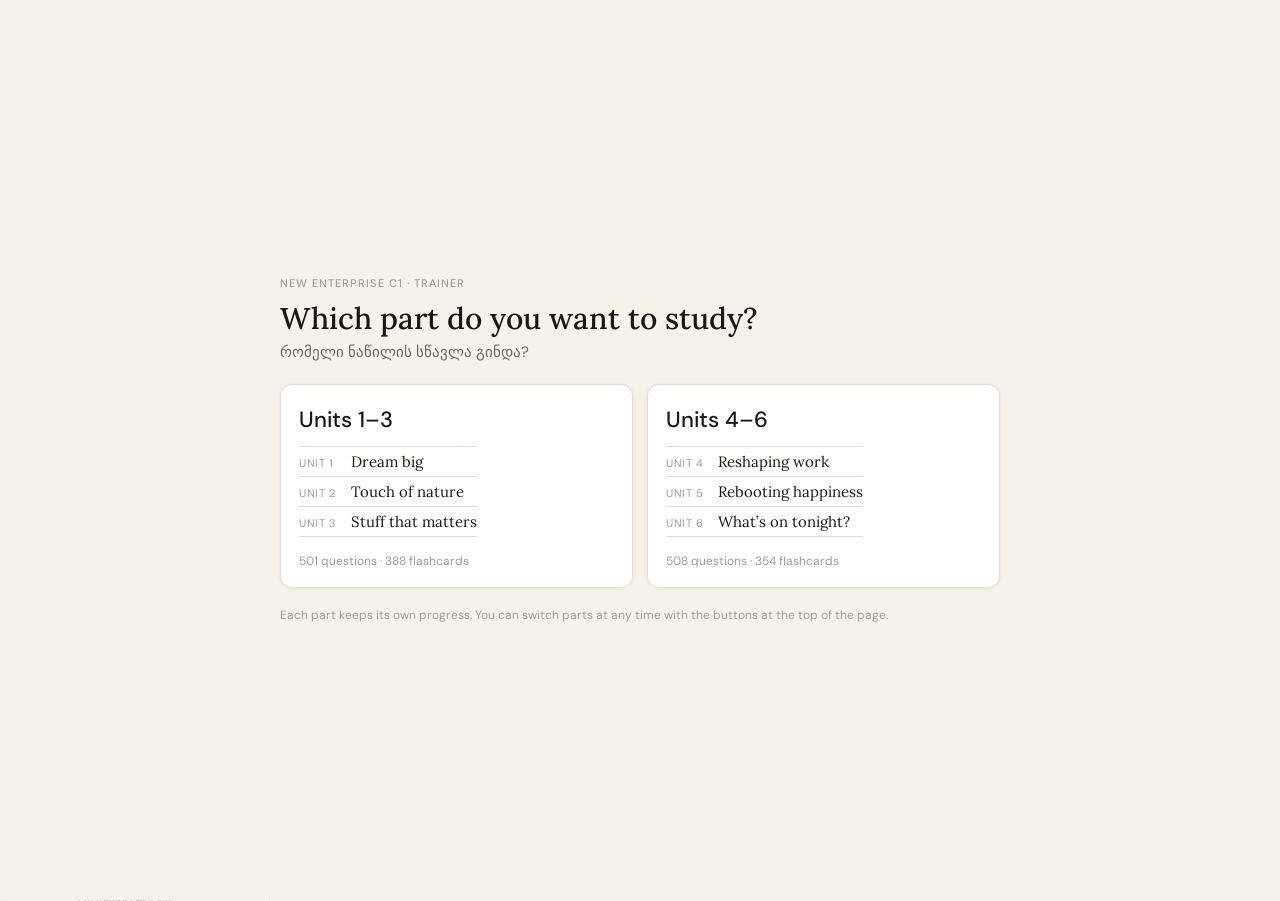
==== index.html @ 368ccbbc "New Enterprise C1 trainer: Units 1–3 and 4–6 in one page index.html joins the two single-part traine" ====
<!DOCTYPE html>
<html lang="en">
<head>
<meta charset="UTF-8">
<meta name="viewport" content="width=device-width, initial-scale=1.0">
<title>New Enterprise C1 Trainer</title>
<meta name="description" content="New Enterprise C1 – Units 1–3 and Units 4–6: vocabulary, grammar and Word List practice">
<style>
@import url('https://fonts.googleapis.com/css2?family=Lora:ital,wght@0,400;0,500;1,400&family=DM+Sans:wght@300;400;500&display=swap');
*,*::before,*::after{box-sizing:border-box;margin:0;padding:0}
:root{
  --bg:#f5f2ec;--surface:#fff;--s2:#f0ede6;--border:#e2ddd4;--b2:#ccc8bf;
  --text:#1a1814;--t2:#6b6760;--t3:#9e9b96;
  --teal:#1a7f6e;--tbg:#e8f5f2;--tbd:#a5d4cc;
  --red:#c0392b;--rbg:#fdf0ee;--rbd:#f0b9b3;
  --blue:#1d4ed8;--r:12px;--rs:8px;
}
body{font-family:"DM Sans",sans-serif;background:var(--bg);color:var(--text);min-height:100vh}
/* header */
header{background:var(--surface);border-bottom:1px solid var(--border);padding:11px 20px;display:flex;align-items:center;justify-content:space-between;position:sticky;top:0;z-index:200}
.logo{font-size:14px;font-weight:500}.logo span{color:var(--t3);font-weight:300}
.hstats{display:flex;gap:14px}
.hs{text-align:right}.hs-v{font-size:16px;font-weight:500;line-height:1}
.hs-l{font-size:9px;color:var(--t3);margin-top:2px;letter-spacing:.05em;text-transform:uppercase}
/* tabbar - mobile only */
/* hamburger - mobile only */
.ham{display:none;flex-direction:column;justify-content:center;gap:5px;width:36px;height:36px;padding:6px;background:none;border:none;cursor:pointer;border-radius:var(--rs);flex-shrink:0}
.ham span{display:block;height:2px;background:var(--text);border-radius:2px;transition:all .25s}
/* drawer overlay */
.drawer-overlay{position:fixed;inset:0;background:rgba(0,0,0,.35);z-index:300;opacity:0;pointer-events:none;transition:opacity .25s}
.drawer-overlay.open{opacity:1;pointer-events:auto}
/* drawer panel */
.drawer{position:fixed;top:0;left:0;height:100%;width:280px;background:var(--surface);z-index:301;transform:translateX(-100%);transition:transform .28s cubic-bezier(.4,0,.2,1);overflow-y:auto;padding:0 0 32px;box-shadow:4px 0 24px rgba(0,0,0,.12);pointer-events:none}
.drawer.open{transform:translateX(0);pointer-events:auto}
.drawer-header{display:flex;align-items:center;justify-content:space-between;padding:14px 16px 10px;border-bottom:1px solid var(--border);margin-bottom:6px}
.drawer-title{font-size:13px;font-weight:500;color:var(--text)}
.drawer-close{background:none;border:none;cursor:pointer;font-size:20px;color:var(--t3);line-height:1;padding:4px 6px;border-radius:var(--rs)}
.drawer-close:hover{background:var(--s2);color:var(--text)}
/* layout */
.layout{display:flex;max-width:1160px;margin:0 auto;width:100%;min-height:calc(100vh - 56px)}
/* sidebar */
.sidebar{width:210px;flex-shrink:0;padding:14px 10px;border-right:1px solid var(--border);position:sticky;top:56px;height:calc(100vh - 56px);overflow-y:auto}
.sb-lbl{font-size:9px;letter-spacing:.09em;text-transform:uppercase;color:var(--t3);font-weight:500;margin:8px 0 4px;padding:0 8px}
.nb{display:flex;align-items:center;gap:7px;width:100%;padding:7px 10px;border:none;background:none;cursor:pointer;border-radius:var(--rs);font-family:"DM Sans",sans-serif;font-size:12.5px;color:var(--t2);text-align:left;transition:all .15s;margin-bottom:1px}
.nb:hover{background:var(--s2);color:var(--text)}.nb.active{background:var(--text);color:#fff}
.nb.mis-nb{color:var(--red);font-size:11.5px;padding:5px 10px 5px 22px}
.nb.mis-nb.active{background:var(--red);color:#fff}
.nb.mis-nb:hover:not(.active){background:var(--rbg)}
.nb .dot{width:6px;height:6px;border-radius:50%;flex-shrink:0}
.nb .badge{margin-left:auto;font-size:10px;background:var(--s2);color:var(--t3);padding:1px 6px;border-radius:20px}
.nb.active .badge{background:rgba(255,255,255,.2);color:rgba(255,255,255,.8)}
.nb.mis-nb .badge{background:var(--rbg);color:var(--red)}
.nb.mis-nb.active .badge{background:rgba(255,255,255,.25);color:#fff}
.sep{height:1px;background:var(--border);margin:6px 8px}
.d-v4{background:#7c6fcd}
.d-v5{background:#3b6fd1}
.d-v6{background:#d0638a}
.d-pv{background:#c4875e}
.d-pr{background:#0f9b8e}
.d-idm{background:#b8860b}
.d-wf{background:#8a6d3b}
.d-ft{background:#e07b4a}
.d-md{background:#a0522d}
.d-ps{background:#4a9d8a}
.d-ar{background:#2e86c1}
.d-ee{background:#c99a06}
.d-rb{background:#5f6b7a}
.d-pb{background:#1f3a5f}
.d-fcu4{background:#7c6fcd}
.d-fcu5{background:#3b6fd1}
.d-fcu6{background:#d0638a}
.d-fcpv{background:#c4875e}
.d-fcidm{background:#b8860b}
.d-all{background:var(--t2)}.d-sur{background:#f59e0b}.d-mis{background:var(--red)}.d-st{background:var(--blue)}
/* content */
.content{flex:1;padding:22px 26px;min-width:0}
.q-head{display:flex;align-items:baseline;justify-content:space-between;margin-bottom:12px}
.q-title{font-size:12px;color:var(--t3)}.q-ctr{font-size:12px;color:var(--t3)}
.ptrack{height:3px;background:var(--border);border-radius:2px;margin-bottom:20px}
.pfill{height:100%;border-radius:2px;background:var(--teal);transition:width .4s cubic-bezier(.4,0,.2,1)}
.pfill.mis-mode{background:var(--red)}
.qcard{background:var(--surface);border:1px solid var(--border);border-radius:var(--r);padding:22px 22px 18px;box-shadow:0 1px 4px rgba(0,0,0,.07);margin-bottom:12px}
.qtag{display:inline-block;font-size:10px;letter-spacing:.06em;text-transform:uppercase;font-weight:500;margin-bottom:10px;color:var(--t3)}
.qtag.v4{color:#7c6fcd}
.qtag.v5{color:#3b6fd1}
.qtag.v6{color:#d0638a}
.qtag.pv{color:#c4875e}
.qtag.pr{color:#0f9b8e}
.qtag.idm{color:#b8860b}
.qtag.wf{color:#8a6d3b}
.qtag.ft{color:#e07b4a}
.qtag.md{color:#a0522d}
.qtag.ps{color:#4a9d8a}
.qtag.ar{color:#2e86c1}
.qtag.ee{color:#c99a06}
.qtag.rb{color:#5f6b7a}
.qtag.pb{color:#1f3a5f}
.fb .why{margin-top:6px;font-size:12.5px;line-height:1.5;opacity:.95}
.opts.long .opt{flex:1 1 100%;text-align:left;border-radius:var(--rs)}
.qsen{font-family:"Lora",serif;font-size:18px;line-height:1.8;margin-bottom:18px}
.blank{display:inline-block;border-bottom:2px solid var(--t2);min-width:56px;text-align:center;font-style:italic;padding:0 3px;transition:all .2s}
.blank.ok{border-color:var(--teal);color:var(--teal);font-style:normal;font-weight:500}
.blank.no{border-color:var(--red);color:var(--red);font-style:normal}
.opts{display:flex;flex-wrap:wrap;gap:8px}
.opt{padding:8px 18px;border:1px solid var(--b2);border-radius:24px;background:var(--surface);font-family:"DM Sans",sans-serif;font-size:14px;cursor:pointer;transition:all .15s;color:var(--text);min-height:40px}
.opt:hover:not(:disabled){border-color:var(--t2);background:var(--s2)}
.opt.correct{background:var(--tbg);border-color:var(--tbd);color:var(--teal);font-weight:500}
.opt.wrong{background:var(--rbg);border-color:var(--rbd);color:var(--red)}
.opt.reveal{background:var(--tbg);border-color:var(--tbd);color:var(--teal);opacity:.5}
.opt:disabled{cursor:default}
.fb{display:none;margin-top:14px;padding:11px 14px;border-radius:var(--rs);font-size:13px;line-height:1.6}
.fb.show{display:block}
.fb.correct{background:var(--tbg);border:1px solid var(--tbd);color:#0f5c4e}
.fb.wrong{background:var(--rbg);border:1px solid var(--rbd);color:#8b1e1e}
.fb .ex{font-family:"Lora",serif;font-style:italic;margin-top:4px;font-size:12px;opacity:.85}
.fb .removed{font-size:11px;margin-top:4px;opacity:.7;font-style:normal}
.qnav{display:flex;justify-content:flex-end}
.btn-next{padding:10px 22px;background:var(--text);color:#fff;border:none;border-radius:var(--rs);font-family:"DM Sans",sans-serif;font-size:14px;cursor:pointer;display:none;min-height:42px}
/* done */
.done{background:var(--surface);border:1px solid var(--border);border-radius:var(--r);padding:36px 22px;text-align:center;box-shadow:0 1px 4px rgba(0,0,0,.07)}
.done-grade{font-size:44px;margin-bottom:4px}
.done-score{font-size:48px;font-weight:500;letter-spacing:-.02em}
.done-pct{font-size:13px;color:var(--t3);margin:4px 0 16px}
.done-msg{font-size:14px;color:var(--t2);margin-bottom:18px}
.done-btns{display:flex;gap:10px;justify-content:center;flex-wrap:wrap}
.btn-again{padding:10px 22px;background:var(--text);color:#fff;border:none;border-radius:var(--rs);font-family:"DM Sans",sans-serif;font-size:14px;cursor:pointer;min-height:42px}
.btn-mis{padding:10px 22px;background:var(--red);color:#fff;border:none;border-radius:var(--rs);font-family:"DM Sans",sans-serif;font-size:14px;cursor:pointer;min-height:42px}
.done-mis-note{font-size:12px;color:var(--red);margin-top:12px;opacity:.8}
/* stats */
.sp{display:none}.sp.on{display:block}
.sg{display:grid;grid-template-columns:repeat(4,1fr);gap:10px;margin-bottom:20px}
.sc{background:var(--surface);border:1px solid var(--border);border-radius:var(--r);padding:13px;box-shadow:0 1px 4px rgba(0,0,0,.07)}
.sc-v{font-size:24px;font-weight:500;letter-spacing:-.02em}
.sc-l{font-size:9px;text-transform:uppercase;letter-spacing:.05em;color:var(--t3);margin-top:3px}
.sc.g .sc-v{color:var(--teal)}.sc.r .sc-v{color:var(--red)}
.stitle{font-size:10px;font-weight:500;color:var(--t2);letter-spacing:.05em;text-transform:uppercase;margin-bottom:10px}
.cbars{background:var(--surface);border:1px solid var(--border);border-radius:var(--r);padding:16px;box-shadow:0 1px 4px rgba(0,0,0,.07);margin-bottom:16px}
.cbr{display:flex;align-items:center;gap:10px;margin-bottom:11px}.cbr:last-child{margin-bottom:0}
.cbr-n{font-size:12px;width:145px;flex-shrink:0;color:var(--t2)}
.cbr-t{flex:1;height:6px;background:var(--border);border-radius:3px;overflow:hidden}
.cbr-f{height:100%;border-radius:3px;background:var(--teal);transition:width .5s}
.cbr-p{font-size:12px;font-weight:500;width:30px;text-align:right}
.cbr-m{font-size:11px;color:var(--red);width:36px;text-align:right}
.mlist{background:var(--surface);border:1px solid var(--border);border-radius:var(--r);overflow:hidden;box-shadow:0 1px 4px rgba(0,0,0,.07)}
.mhdr{display:grid;grid-template-columns:1fr auto auto;gap:10px;padding:8px 14px;background:var(--s2);border-bottom:1px solid var(--border);font-size:9px;text-transform:uppercase;letter-spacing:.05em;color:var(--t3);font-weight:500}
.mrow{display:grid;grid-template-columns:1fr auto auto;gap:10px;padding:9px 14px;border-bottom:1px solid var(--border);align-items:center}
.mrow:last-child{border-bottom:none}
.msen{font-family:"Lora",serif;font-style:italic;font-size:12px}
.mans{background:var(--tbg);color:var(--teal);border:1px solid var(--tbd);padding:2px 8px;border-radius:20px;font-size:10px;font-weight:500;white-space:nowrap}
.mcnt{color:var(--red);font-weight:500;font-size:12px;white-space:nowrap}
.no-m{padding:30px;text-align:center;color:var(--t3);font-size:13px}
.btn-practice-top{display:inline-flex;align-items:center;gap:6px;padding:9px 18px;border:1px solid var(--tbd);background:var(--tbg);color:var(--teal);border-radius:var(--rs);font-family:"DM Sans",sans-serif;font-size:13px;font-weight:500;cursor:pointer;margin-top:14px;margin-right:8px}
.btn-practice-top:hover{opacity:.85}
.btn-clr{display:inline-flex;align-items:center;gap:5px;padding:8px 14px;border:1px solid var(--rbd);background:var(--rbg);color:var(--red);border-radius:var(--rs);font-family:"DM Sans",sans-serif;font-size:12px;cursor:pointer;margin-top:16px}
.empty{text-align:center;padding:48px 20px}
.empty p{color:var(--t3);font-size:14px;margin-top:10px}
/* responsive */
@media(max-width:768px){
  .sidebar{display:none}
  .ham{display:flex}
  .layout{min-height:calc(100vh - 56px)}
  .content{padding:14px 14px 28px}
  .qsen{font-size:16px;line-height:1.7}.qcard{padding:16px 14px 14px}
  .opts{gap:8px}
  .opt{flex:1 1 calc(50% - 4px);text-align:center;font-size:15px;min-height:50px;padding:8px 10px}
  .sg{grid-template-columns:repeat(2,1fr)}
  .cbr-n{width:90px;font-size:11px}
  .hs-l{display:none}.hs-v{font-size:15px}
  .mhdr,.mrow{grid-template-columns:1fr 44px 34px;gap:5px;padding:8px 10px}
  .msen{font-size:11px}
  .btn-next,.btn-again,.btn-mis{width:100%;min-height:50px;font-size:15px}
  .done-btns{flex-direction:column;align-items:stretch}
  .qnav{margin-top:4px}.done{padding:28px 14px}.done-score{font-size:40px}
}
@media(max-width:400px){
  .opt{flex:1 1 100%}.logo span{display:none}
  header{padding:10px 12px}
}
/* ===== FLASHCARD / TYPING MODE ===== */
.fc-wrap{display:none}.fc-wrap.on{display:block}
.fc-head{display:flex;align-items:baseline;justify-content:space-between;margin-bottom:12px}
.fc-title{font-size:12px;color:var(--t3)}.fc-ctr{font-size:12px;color:var(--t3)}

/* single card (no flip) */
.fc-card{
  background:var(--surface);border:1px solid var(--border);
  border-radius:var(--r);box-shadow:0 1px 4px rgba(0,0,0,.07);
  padding:26px 26px 22px;margin-bottom:14px;
  transition:border-color .2s;
}
.fc-card.correct{border-color:#4caf87;box-shadow:0 0 0 2px rgba(76,175,135,.15)}
.fc-card.wrong{border-color:#e05a5a;box-shadow:0 0 0 2px rgba(224,90,90,.12)}

.fc-cat-tag{font-size:10px;letter-spacing:.06em;text-transform:uppercase;font-weight:500;color:var(--t3);margin-bottom:14px}
.fc-cat-tag.fcu4{color:#7c6fcd}
.fc-cat-tag.fcu5{color:#3b6fd1}
.fc-cat-tag.fcu6{color:#d0638a}
.fc-cat-tag.fcpv{color:#c4875e}
.fc-cat-tag.fcidm{color:#b8860b}
.fc-card .fc-ex{font-style:normal}

/* definition */
.fc-def{font-family:"Lora",serif;font-size:19px;line-height:1.7;color:var(--text);margin-bottom:18px}

/* blank slots row */
.fc-blanks{display:flex;flex-wrap:wrap;gap:10px;align-items:flex-end;margin-bottom:20px}
.fc-blank-word{display:flex;gap:3px;align-items:flex-end}
.fc-letter{
  display:inline-flex;align-items:center;justify-content:center;
  width:22px;height:28px;
  border-bottom:2px solid var(--border);
  font-family:"DM Sans",sans-serif;font-size:15px;font-weight:500;
  color:var(--text);transition:border-color .2s,color .2s;
  text-transform:lowercase;
}
.fc-letter.revealed{color:var(--teal);border-color:var(--teal)}
.fc-letter.correct-l{color:#4caf87;border-color:#4caf87}
.fc-letter.wrong-l{color:#e05a5a;border-color:#e05a5a}
.fc-blank-sep{width:14px}

/* input row */
.fc-input-row{display:flex;gap:8px;margin-bottom:12px}
.fc-input{
  flex:1;padding:10px 14px;border:1px solid var(--border);border-radius:var(--rs);
  font-family:"DM Sans",sans-serif;font-size:15px;color:var(--text);
  background:var(--surface);outline:none;min-height:44px;
  transition:border-color .15s;
}
.fc-input:focus{border-color:var(--teal)}
.fc-input:disabled{opacity:.5}
.fc-btn-check{
  padding:0 18px;background:var(--text);color:#fff;border:none;
  border-radius:var(--rs);font-family:"DM Sans",sans-serif;font-size:14px;
  font-weight:500;cursor:pointer;min-height:44px;white-space:nowrap;
  transition:opacity .15s;
}
.fc-btn-check:hover{opacity:.85}
.fc-btn-check:disabled{opacity:.4;cursor:default}

/* hint button */
.fc-hint-row{display:flex;gap:8px;align-items:center;margin-bottom:14px}
.fc-btn-hint{
  padding:6px 14px;background:transparent;border:1px solid var(--border);
  border-radius:var(--rs);font-family:"DM Sans",sans-serif;font-size:13px;
  color:var(--t2);cursor:pointer;transition:all .15s;
}
.fc-btn-hint:hover{border-color:var(--teal);color:var(--teal)}
.fc-btn-hint:disabled{opacity:.35;cursor:default}
.fc-hint-msg{font-size:12px;color:var(--t3);font-style:italic}

/* feedback */
.fc-feedback{
  display:none;padding:14px 16px;border-radius:var(--rs);
  margin-bottom:14px;font-size:14px;line-height:1.6;
}
.fc-feedback.show{display:block}
.fc-feedback.cor{background:rgba(76,175,135,.1);color:#2d7a5e}
.fc-feedback.wro{background:rgba(224,90,90,.08);color:#b94040}
.fc-feedback strong{font-weight:600}
.fc-feedback .fc-ex{
  margin-top:8px;font-family:"Lora",serif;font-style:italic;
  font-size:13px;color:var(--t2);
}

/* next row */
.fc-next-row{display:flex;gap:8px;margin-bottom:4px}
.fc-btn-next{
  flex:1;padding:11px;background:var(--tbg);border:1px solid var(--tbd);
  color:var(--teal);border-radius:var(--rs);font-family:"DM Sans",sans-serif;
  font-size:14px;font-weight:500;cursor:pointer;min-height:46px;transition:all .15s;
}
.fc-btn-next:hover{opacity:.85}
.fc-btn-skip{
  padding:11px 16px;background:transparent;border:1px solid var(--border);
  color:var(--t2);border-radius:var(--rs);font-family:"DM Sans",sans-serif;
  font-size:14px;cursor:pointer;min-height:46px;transition:all .15s;
}
.fc-btn-skip:hover{border-color:var(--t2)}

/* done screen */
.fc-done{background:var(--surface);border:1px solid var(--border);border-radius:var(--r);padding:36px 22px;text-align:center;box-shadow:0 1px 4px rgba(0,0,0,.07)}
.fc-done-emoji{font-size:52px;margin-bottom:10px}
.fc-done-title{font-size:22px;font-weight:500;margin-bottom:8px}
.fc-done-sub{font-size:14px;color:var(--t2);margin-bottom:22px}
.fc-restart{padding:10px 24px;background:var(--text);color:#fff;border:none;border-radius:var(--rs);font-family:"DM Sans",sans-serif;font-size:14px;cursor:pointer;min-height:42px}
@media(max-width:768px){
  .fc-card{padding:18px 16px 16px}
  .fc-def{font-size:16px}
  .fc-letter{width:19px;height:25px;font-size:13px}
  .fc-btn-next,.fc-btn-check{min-height:48px}
}

/* audio toggle */
.audio-btn{background:none;border:1px solid var(--border);border-radius:var(--rs);
  padding:5px 9px;cursor:pointer;font-size:15px;color:var(--t2);line-height:1;
  transition:all .15s;flex-shrink:0}
.audio-btn:hover{background:var(--s2);color:var(--text)}
.audio-btn.on{border-color:var(--teal);color:var(--teal);background:var(--tbg)}
/* Units 1–3 category colours */
.d-v1{background:#7c6fcd}
.d-v2{background:#3b6fd1}
.d-v3{background:#d0638a}
.d-tn{background:#e07b4a}
.d-ub{background:#a0522d}
.d-ig{background:#4a9d8a}
.d-ins{background:#9b59b6}
.d-cp{background:#2e86c1}
.d-la{background:#16a085}
.d-ra{background:#5f6b7a}
.d-pa{background:#1f3a5f}
.d-fcu1{background:#7c6fcd}
.d-fcu2{background:#3b6fd1}
.d-fcu3{background:#d0638a}
.qtag.v1{color:#7c6fcd}
.qtag.v2{color:#3b6fd1}
.qtag.v3{color:#d0638a}
.qtag.tn{color:#e07b4a}
.qtag.ub{color:#a0522d}
.qtag.ig{color:#4a9d8a}
.qtag.ins{color:#9b59b6}
.qtag.cp{color:#2e86c1}
.qtag.la{color:#16a085}
.qtag.ra{color:#5f6b7a}
.qtag.pa{color:#1f3a5f}
.fc-cat-tag.fcu1{color:#7c6fcd}
.fc-cat-tag.fcu2{color:#3b6fd1}
.fc-cat-tag.fcu3{color:#d0638a}
/* ===== part switch (header and drawer) ===== */
.head-left{display:flex;align-items:center;gap:14px;min-width:0}
.logo b{font-weight:500}
.part-switch{display:inline-flex;background:var(--s2);border:1px solid var(--border);border-radius:20px;padding:2px;flex-shrink:0}
.ps-btn{border:none;background:none;font-family:"DM Sans",sans-serif;font-size:12px;color:var(--t2);padding:4px 11px;border-radius:16px;cursor:pointer;min-height:28px;white-space:nowrap;transition:all .15s}
.ps-btn:hover:not(.active){color:var(--text);background:var(--surface)}
.ps-btn.active{background:var(--text);color:#fff}
.ps-btn:focus-visible{outline:2px solid var(--teal);outline-offset:1px}
.drawer-switch{display:flex;margin:4px 16px 10px}
.drawer-switch .ps-btn{flex:1;min-height:34px;font-size:13px}
@media(max-width:768px){
  .head-left .part-switch{display:none}
}
/* ===== part chooser (first visit) ===== */
.chooser{position:fixed;inset:0;z-index:500;background:var(--bg);display:flex;align-items:center;justify-content:center;padding:24px 16px;overflow-y:auto}
.chooser[hidden]{display:none}
body.choosing{overflow:hidden}
.chooser-box{max-width:720px;width:100%;margin:auto}
.chooser-kicker{font-size:11px;letter-spacing:.09em;text-transform:uppercase;color:var(--t3);font-weight:500;margin-bottom:10px}
.chooser-title{font-family:"Lora",serif;font-weight:500;font-size:30px;line-height:1.2;margin-bottom:6px}
.chooser-sub{color:var(--t2);font-size:15px;margin-bottom:22px}
.chooser-cards{display:grid;grid-template-columns:1fr 1fr;gap:14px}
.part-card{display:flex;flex-direction:column;text-align:left;background:var(--surface);border:1px solid var(--border);border-radius:var(--r);padding:20px 18px 18px;cursor:pointer;font-family:"DM Sans",sans-serif;color:var(--text);box-shadow:0 1px 4px rgba(0,0,0,.07);transition:border-color .15s,box-shadow .15s}
.part-card:hover{border-color:var(--t2);box-shadow:0 4px 14px rgba(0,0,0,.09)}
.part-card:focus-visible{outline:2px solid var(--teal);outline-offset:2px}
.pc-name{font-size:22px;font-weight:500;margin-bottom:12px}
.pc-units{list-style:none;margin-bottom:16px;flex:1}
.pc-units li{font-family:"Lora",serif;font-size:15px;color:var(--text);padding:5px 0;border-top:1px solid var(--border)}
.pc-units li:last-child{border-bottom:1px solid var(--border)}
.pc-n{display:inline-block;width:52px;font-family:"DM Sans",sans-serif;font-size:11px;color:var(--t3);text-transform:uppercase;letter-spacing:.05em}
.pc-meta{font-size:12px;color:var(--t3)}
.chooser-note{font-size:12px;color:var(--t3);margin-top:18px;line-height:1.5}
@media(max-width:600px){
  .chooser{align-items:flex-start}
  .chooser-cards{grid-template-columns:1fr}
  .chooser-title{font-size:24px}
}
</style>
</head>
<body>
<!-- Part chooser: shown on the first visit (no part in the address and none chosen before) -->
<div class="chooser" id="chooser" hidden>
  <div class="chooser-box">
    <div class="chooser-kicker">New Enterprise C1 · Trainer</div>
    <h1 class="chooser-title">Which part do you want to study?</h1>
    <p class="chooser-sub">რომელი ნაწილის სწავლა გინდა?</p>
    <div class="chooser-cards" id="chooser-cards"></div>
    <p class="chooser-note">Each part keeps its own progress. You can switch parts at any time with the buttons at the top of the page.</p>
  </div>
</div>
<header>
  <button class="ham" id="ham-btn" aria-label="Open menu">
    <span></span><span></span><span></span>
  </button>
  <div class="head-left">
    <div class="logo"><b id="logo-part">Trainer</b> <span>· New Enterprise C1</span></div>
    <div class="part-switch" role="group" aria-label="Part">
      <button class="ps-btn" data-part="13" onclick="choosePart(this.dataset.part)">Units 1–3</button>
      <button class="ps-btn" data-part="46" onclick="choosePart(this.dataset.part)">Units 4–6</button>
    </div>
  </div>
  <div class="hstats">
    <div class="hs"><div class="hs-v" id="h-acc">--</div><div class="hs-l">Correct %</div></div>
    <div class="hs"><div class="hs-v" id="h-tot">--</div><div class="hs-l">Progress</div></div>
    <div class="hs"><div class="hs-v" id="h-str">0</div><div class="hs-l">Streak</div></div>
  </div>
  <button class="audio-btn" id="audio-btn" title="Toggle audio">&#128264;</button>
</header>
<!-- Drawer overlay -->
<div class="drawer-overlay" id="drawer-overlay"></div>
<!-- Sliding drawer (mobile nav) -->
<div class="drawer" id="drawer">
  <div class="drawer-header">
    <span class="drawer-title">New Enterprise C1</span>
    <button class="drawer-close" id="drawer-close">&#10005;</button>
  </div>
  <div class="part-switch drawer-switch" role="group" aria-label="Part">
    <button class="ps-btn" data-part="13" onclick="choosePart(this.dataset.part)">Units 1–3</button>
    <button class="ps-btn" data-part="46" onclick="choosePart(this.dataset.part)">Units 4–6</button>
  </div>
  <div style="padding:0 8px" id="drawer-nav">
  </div>
</div>
<div class="layout">
<nav class="sidebar" id="side-nav">
</nav>
<div class="content">
  <div id="qp">
    <div class="q-head"><span class="q-title" id="qt"></span><span class="q-ctr" id="qc"></span></div>
    <div class="ptrack"><div class="pfill" id="pf" style="width:0%"></div></div>
    <div id="qa"></div>
  </div>
  <div id="sp" class="sp">
    <div class="sg">
      <div class="sc g"><div class="sc-v" id="s-acc">--</div><div class="sc-l">Accuracy</div></div>
      <div class="sc"><div class="sc-v" id="s-tot">0</div><div class="sc-l">Answered</div></div>
      <div class="sc g"><div class="sc-v" id="s-cor">0</div><div class="sc-l">Correct</div></div>
      <div class="sc r"><div class="sc-v" id="s-wrg">0</div><div class="sc-l">Wrong</div></div>
    </div>
    <div class="stitle">Accuracy &amp; mistakes by category</div>
    <div class="cbars" id="cbars">
    </div>
    <div style="font-size:10px;color:var(--t3);margin-bottom:16px;text-align:right">% correct &nbsp;|&nbsp; <span style="color:var(--red)">errors remaining</span></div>
    <div class="stitle">Most challenging questions <span style="font-weight:400;color:var(--t3);font-size:11px">(2+ mistakes &middot; 5 correct to clear)</span></div>
    <div class="mlist" id="topm"></div>
    <button id="practice-top-btn" class="btn-practice-top" style="display:none">&#9654; Practice most challenging</button>

    <div class="stitle" style="margin-top:24px">Recent mistakes <span style="font-weight:400;color:var(--t3);font-size:11px">(1 mistake &middot; get it right to clear)</span></div>
    <div class="mlist" id="allm"></div>
    <button id="practice-others-btn" class="btn-practice-top" style="display:none">&#9654; Practice recent mistakes</button>

    <div class="stitle" style="margin-top:24px">Old mistakes <span style="font-weight:400;color:var(--t3);font-size:11px">(resolved &mdash; everything you&#39;ve overcome)</span></div>
    <div class="mlist" id="oldm"></div>
    <button id="practice-old-btn" class="btn-practice-top" style="display:none">&#9654; Practice old mistakes</button>

    <button class="btn-clr" onclick="clrStats()">&#10005; Reset all statistics</button>
  </div>
  <!-- FLASHCARD PANEL -->
  <div id="fcp" class="fc-wrap">
    <div class="fc-head"><span class="fc-title" id="fc-title">Flashcards</span><span class="fc-ctr" id="fc-ctr"></span></div>
    <div class="ptrack"><div class="pfill" id="fc-pf" style="width:0%"></div></div>
    <div id="fc-area"></div>
  </div>
</div>
</div>
<script>
var NE_PARTS = {};
NE_PARTS["13"] = {
  "id": "13",
  "slug": "units-1-3",
  "name": "Units 1–3",
  "units": ["Dream big","Touch of nature","Stuff that matters"],
  "total": 501,
  "cards": 388,
  "qt": "Unit 1 vocabulary: Dream big",
  "keys": {"s":"ne13v1","sn":"ne13snv1","audio":"ne13_audio"},
  "CATS": ["v1","v2","v3","pv","pr","idm","wf","tn","ub","ig","ins","cp","la","ee","ra","pa"],
  "LABELS": {
    "v1": "Unit 1 vocabulary: Dream big",
    "v2": "Unit 2 vocabulary: Touch of nature",
    "v3": "Unit 3 vocabulary: Stuff that matters",
    "pv": "Phrasal verbs (Units 1–3)",
    "pr": "Prepositions and phrases",
    "idm": "Idioms and similes",
    "wf": "Word formation",
    "tn": "Present and past tenses",
    "ub": "used to / would / be used to / get used to",
    "ig": "Infinitive and -ing form",
    "ins": "Intensifiers",
    "cp": "Comparisons",
    "la": "like / as · it / there",
    "ee": "Everyday English",
    "ra": "Workbook Revision A (pp. 20–21)",
    "pa": "Grammar Book Progress Test A (p. 129)",
    "all": "All mixed",
    "mis-v1": "Unit 1 vocabulary: mistakes",
    "mis-v2": "Unit 2 vocabulary: mistakes",
    "mis-v3": "Unit 3 vocabulary: mistakes",
    "mis-pv": "Phrasal verbs: mistakes",
    "mis-pr": "Prepositions: mistakes",
    "mis-idm": "Idioms & similes: mistakes",
    "mis-wf": "Word formation: mistakes",
    "mis-tn": "Present & past tenses: mistakes",
    "mis-ub": "used to / would: mistakes",
    "mis-ig": "Infinitive / -ing: mistakes",
    "mis-ins": "Intensifiers: mistakes",
    "mis-cp": "Comparisons: mistakes",
    "mis-la": "like / as · it / there: mistakes",
    "mis-ee": "Everyday English: mistakes",
    "mis-ra": "WB Revision A: mistakes",
    "mis-pa": "GB Progress Test A: mistakes",
    "mis": "All mistakes",
    "top": "Most Challenging",
    "recent": "Recent mistakes",
    "old": "Old mistakes",
    "surprise": "Surprise Test",
    "stats": "Statistics"
  },
  "TAG": {
    "v1": "unit 1 vocabulary",
    "v2": "unit 2 vocabulary",
    "v3": "unit 3 vocabulary",
    "pv": "phrasal verb",
    "pr": "preposition",
    "idm": "idiom",
    "wf": "word formation",
    "tn": "tenses",
    "ub": "used to / would",
    "ig": "infinitive / -ing",
    "ins": "intensifier",
    "cp": "comparison",
    "la": "like / as · it / there",
    "ee": "everyday English",
    "ra": "WB Revision A",
    "pa": "GB Progress Test A"
  },
  "FC_LABELS": {"fc-u1":"Word List: Unit 1","fc-u2":"Word List: Unit 2","fc-u3":"Word List: Unit 3","fc-pv":"Word List: phrasal verbs","fc-idm":"Word List: idioms"},
  "FC_CAT_CLASS": {"fc-u1":"fcu1","fc-u2":"fcu2","fc-u3":"fcu3","fc-pv":"fcpv","fc-idm":"fcidm"},
  "FC_TAGS": {"fcu1":"Unit 1 word","fcu2":"Unit 2 word","fcu3":"Unit 3 word","fcpv":"Phrasal verb","fcidm":"Idiom"},
  "navSide": [
    "  <div class=\"sb-lbl\">Vocabulary<\/div>",
    "  <button class=\"nb active\" data-cat=\"v1\" onclick=\"sw(this.dataset.cat)\"><span class=\"dot d-v1\"><\/span>Unit 1 vocabulary<span class=\"badge\" id=\"bg-v1\">35<\/span><\/button>",
    "  <button class=\"nb mis-nb\" data-cat=\"mis-v1\" onclick=\"sw(this.dataset.cat)\">Mistakes<span class=\"badge\" id=\"bg-mis-v1\">0<\/span><\/button>",
    "  <button class=\"nb\" data-cat=\"v2\" onclick=\"sw(this.dataset.cat)\"><span class=\"dot d-v2\"><\/span>Unit 2 vocabulary<span class=\"badge\" id=\"bg-v2\">42<\/span><\/button>",
    "  <button class=\"nb mis-nb\" data-cat=\"mis-v2\" onclick=\"sw(this.dataset.cat)\">Mistakes<span class=\"badge\" id=\"bg-mis-v2\">0<\/span><\/button>",
    "  <button class=\"nb\" data-cat=\"v3\" onclick=\"sw(this.dataset.cat)\"><span class=\"dot d-v3\"><\/span>Unit 3 vocabulary<span class=\"badge\" id=\"bg-v3\">41<\/span><\/button>",
    "  <button class=\"nb mis-nb\" data-cat=\"mis-v3\" onclick=\"sw(this.dataset.cat)\">Mistakes<span class=\"badge\" id=\"bg-mis-v3\">0<\/span><\/button>",
    "  <button class=\"nb\" data-cat=\"pv\" onclick=\"sw(this.dataset.cat)\"><span class=\"dot d-pv\"><\/span>Phrasal verbs<span class=\"badge\" id=\"bg-pv\">30<\/span><\/button>",
    "  <button class=\"nb mis-nb\" data-cat=\"mis-pv\" onclick=\"sw(this.dataset.cat)\">Mistakes<span class=\"badge\" id=\"bg-mis-pv\">0<\/span><\/button>",
    "  <button class=\"nb\" data-cat=\"pr\" onclick=\"sw(this.dataset.cat)\"><span class=\"dot d-pr\"><\/span>Prepositions<span class=\"badge\" id=\"bg-pr\">31<\/span><\/button>",
    "  <button class=\"nb mis-nb\" data-cat=\"mis-pr\" onclick=\"sw(this.dataset.cat)\">Mistakes<span class=\"badge\" id=\"bg-mis-pr\">0<\/span><\/button>",
    "  <button class=\"nb\" data-cat=\"idm\" onclick=\"sw(this.dataset.cat)\"><span class=\"dot d-idm\"><\/span>Idioms &amp; similes<span class=\"badge\" id=\"bg-idm\">24<\/span><\/button>",
    "  <button class=\"nb mis-nb\" data-cat=\"mis-idm\" onclick=\"sw(this.dataset.cat)\">Mistakes<span class=\"badge\" id=\"bg-mis-idm\">0<\/span><\/button>",
    "  <button class=\"nb\" data-cat=\"wf\" onclick=\"sw(this.dataset.cat)\"><span class=\"dot d-wf\"><\/span>Word formation<span class=\"badge\" id=\"bg-wf\">40<\/span><\/button>",
    "  <button class=\"nb mis-nb\" data-cat=\"mis-wf\" onclick=\"sw(this.dataset.cat)\">Mistakes<span class=\"badge\" id=\"bg-mis-wf\">0<\/span><\/button>",
    "  <div class=\"sep\"><\/div>",
    "  <div class=\"sb-lbl\">Grammar<\/div>",
    "  <button class=\"nb\" data-cat=\"tn\" onclick=\"sw(this.dataset.cat)\"><span class=\"dot d-tn\"><\/span>Present &amp; past tenses<span class=\"badge\" id=\"bg-tn\">36<\/span><\/button>",
    "  <button class=\"nb mis-nb\" data-cat=\"mis-tn\" onclick=\"sw(this.dataset.cat)\">Mistakes<span class=\"badge\" id=\"bg-mis-tn\">0<\/span><\/button>",
    "  <button class=\"nb\" data-cat=\"ub\" onclick=\"sw(this.dataset.cat)\"><span class=\"dot d-ub\"><\/span>used to / would<span class=\"badge\" id=\"bg-ub\">15<\/span><\/button>",
    "  <button class=\"nb mis-nb\" data-cat=\"mis-ub\" onclick=\"sw(this.dataset.cat)\">Mistakes<span class=\"badge\" id=\"bg-mis-ub\">0<\/span><\/button>",
    "  <button class=\"nb\" data-cat=\"ig\" onclick=\"sw(this.dataset.cat)\"><span class=\"dot d-ig\"><\/span>Infinitive / -ing<span class=\"badge\" id=\"bg-ig\">38<\/span><\/button>",
    "  <button class=\"nb mis-nb\" data-cat=\"mis-ig\" onclick=\"sw(this.dataset.cat)\">Mistakes<span class=\"badge\" id=\"bg-mis-ig\">0<\/span><\/button>",
    "  <button class=\"nb\" data-cat=\"ins\" onclick=\"sw(this.dataset.cat)\"><span class=\"dot d-ins\"><\/span>Intensifiers<span class=\"badge\" id=\"bg-ins\">22<\/span><\/button>",
    "  <button class=\"nb mis-nb\" data-cat=\"mis-ins\" onclick=\"sw(this.dataset.cat)\">Mistakes<span class=\"badge\" id=\"bg-mis-ins\">0<\/span><\/button>",
    "  <button class=\"nb\" data-cat=\"cp\" onclick=\"sw(this.dataset.cat)\"><span class=\"dot d-cp\"><\/span>Comparisons<span class=\"badge\" id=\"bg-cp\">27<\/span><\/button>",
    "  <button class=\"nb mis-nb\" data-cat=\"mis-cp\" onclick=\"sw(this.dataset.cat)\">Mistakes<span class=\"badge\" id=\"bg-mis-cp\">0<\/span><\/button>",
    "  <button class=\"nb\" data-cat=\"la\" onclick=\"sw(this.dataset.cat)\"><span class=\"dot d-la\"><\/span>like / as · it / there<span class=\"badge\" id=\"bg-la\">26<\/span><\/button>",
    "  <button class=\"nb mis-nb\" data-cat=\"mis-la\" onclick=\"sw(this.dataset.cat)\">Mistakes<span class=\"badge\" id=\"bg-mis-la\">0<\/span><\/button>",
    "  <div class=\"sep\"><\/div>",
    "  <div class=\"sb-lbl\">Everyday English<\/div>",
    "  <button class=\"nb\" data-cat=\"ee\" onclick=\"sw(this.dataset.cat)\"><span class=\"dot d-ee\"><\/span>Everyday English<span class=\"badge\" id=\"bg-ee\">24<\/span><\/button>",
    "  <button class=\"nb mis-nb\" data-cat=\"mis-ee\" onclick=\"sw(this.dataset.cat)\">Mistakes<span class=\"badge\" id=\"bg-mis-ee\">0<\/span><\/button>",
    "  <div class=\"sep\"><\/div>",
    "  <div class=\"sb-lbl\">Book tests (Units 1–3)<\/div>",
    "  <button class=\"nb\" data-cat=\"ra\" onclick=\"sw(this.dataset.cat)\"><span class=\"dot d-ra\"><\/span>WB Revision A<span class=\"badge\" id=\"bg-ra\">50<\/span><\/button>",
    "  <button class=\"nb mis-nb\" data-cat=\"mis-ra\" onclick=\"sw(this.dataset.cat)\">Mistakes<span class=\"badge\" id=\"bg-mis-ra\">0<\/span><\/button>",
    "  <button class=\"nb\" data-cat=\"pa\" onclick=\"sw(this.dataset.cat)\"><span class=\"dot d-pa\"><\/span>GB Progress Test A<span class=\"badge\" id=\"bg-pa\">20<\/span><\/button>",
    "  <button class=\"nb mis-nb\" data-cat=\"mis-pa\" onclick=\"sw(this.dataset.cat)\">Mistakes<span class=\"badge\" id=\"bg-mis-pa\">0<\/span><\/button>",
    "  <div class=\"sep\"><\/div>",
    "  <button class=\"nb\" data-cat=\"surprise\" onclick=\"sw(this.dataset.cat)\"><span class=\"dot\" style=\"background:#f59e0b\"><\/span>Surprise test<span class=\"badge\">30<\/span><\/button>",
    "  <button class=\"nb\" data-cat=\"all\" onclick=\"sw(this.dataset.cat)\"><span class=\"dot d-all\"><\/span>All mixed<span class=\"badge\" id=\"bg-all\">501<\/span><\/button>",
    "  <button class=\"nb mis-nb\" data-cat=\"mis\" onclick=\"sw(this.dataset.cat)\">All mistakes<span class=\"badge\" id=\"bg-mis\">0<\/span><\/button>",
    "  <div class=\"sep\"><\/div>",
    "  <button class=\"nb\" data-cat=\"stats\" onclick=\"sw(this.dataset.cat)\"><span class=\"dot d-st\"><\/span>Statistics<\/button>",
    "  <div class=\"sep\"><\/div>",
    "  <div class=\"sb-lbl\">Flashcards (Word List)<\/div>",
    "  <button class=\"nb\" data-cat=\"fc-u1\" onclick=\"sw(this.dataset.cat)\"><span class=\"dot d-fcu1\"><\/span>Unit 1 words<span class=\"badge\">106<\/span><\/button>",
    "  <button class=\"nb\" data-cat=\"fc-u2\" onclick=\"sw(this.dataset.cat)\"><span class=\"dot d-fcu2\"><\/span>Unit 2 words<span class=\"badge\">99<\/span><\/button>",
    "  <button class=\"nb\" data-cat=\"fc-u3\" onclick=\"sw(this.dataset.cat)\"><span class=\"dot d-fcu3\"><\/span>Unit 3 words<span class=\"badge\">130<\/span><\/button>",
    "  <button class=\"nb\" data-cat=\"fc-pv\" onclick=\"sw(this.dataset.cat)\"><span class=\"dot d-fcpv\"><\/span>Phrasal verbs<span class=\"badge\">33<\/span><\/button>",
    "  <button class=\"nb\" data-cat=\"fc-idm\" onclick=\"sw(this.dataset.cat)\"><span class=\"dot d-fcidm\"><\/span>Idioms<span class=\"badge\">20<\/span><\/button>"
  ],
  "navDrawer": [
    "    <div class=\"sb-lbl\">Vocabulary<\/div>",
    "    <button class=\"nb active\" data-cat=\"v1\" onclick=\"swD(this.dataset.cat)\"><span class=\"dot d-v1\"><\/span>Unit 1 vocabulary<span class=\"badge\" id=\"dbg-v1\">35<\/span><\/button>",
    "    <button class=\"nb mis-nb\" data-cat=\"mis-v1\" onclick=\"swD(this.dataset.cat)\">Mistakes<span class=\"badge\" id=\"dbg-mis-v1\">0<\/span><\/button>",
    "    <button class=\"nb\" data-cat=\"v2\" onclick=\"swD(this.dataset.cat)\"><span class=\"dot d-v2\"><\/span>Unit 2 vocabulary<span class=\"badge\" id=\"dbg-v2\">42<\/span><\/button>",
    "    <button class=\"nb mis-nb\" data-cat=\"mis-v2\" onclick=\"swD(this.dataset.cat)\">Mistakes<span class=\"badge\" id=\"dbg-mis-v2\">0<\/span><\/button>",
    "    <button class=\"nb\" data-cat=\"v3\" onclick=\"swD(this.dataset.cat)\"><span class=\"dot d-v3\"><\/span>Unit 3 vocabulary<span class=\"badge\" id=\"dbg-v3\">41<\/span><\/button>",
    "    <button class=\"nb mis-nb\" data-cat=\"mis-v3\" onclick=\"swD(this.dataset.cat)\">Mistakes<span class=\"badge\" id=\"dbg-mis-v3\">0<\/span><\/button>",
    "    <button class=\"nb\" data-cat=\"pv\" onclick=\"swD(this.dataset.cat)\"><span class=\"dot d-pv\"><\/span>Phrasal verbs<span class=\"badge\" id=\"dbg-pv\">30<\/span><\/button>",
    "    <button class=\"nb mis-nb\" data-cat=\"mis-pv\" onclick=\"swD(this.dataset.cat)\">Mistakes<span class=\"badge\" id=\"dbg-mis-pv\">0<\/span><\/button>",
    "    <button class=\"nb\" data-cat=\"pr\" onclick=\"swD(this.dataset.cat)\"><span class=\"dot d-pr\"><\/span>Prepositions<span class=\"badge\" id=\"dbg-pr\">31<\/span><\/button>",
    "    <button class=\"nb mis-nb\" data-cat=\"mis-pr\" onclick=\"swD(this.dataset.cat)\">Mistakes<span class=\"badge\" id=\"dbg-mis-pr\">0<\/span><\/button>",
    "    <button class=\"nb\" data-cat=\"idm\" onclick=\"swD(this.dataset.cat)\"><span class=\"dot d-idm\"><\/span>Idioms &amp; similes<span class=\"badge\" id=\"dbg-idm\">24<\/span><\/button>",
    "    <button class=\"nb mis-nb\" data-cat=\"mis-idm\" onclick=\"swD(this.dataset.cat)\">Mistakes<span class=\"badge\" id=\"dbg-mis-idm\">0<\/span><\/button>",
    "    <button class=\"nb\" data-cat=\"wf\" onclick=\"swD(this.dataset.cat)\"><span class=\"dot d-wf\"><\/span>Word formation<span class=\"badge\" id=\"dbg-wf\">40<\/span><\/button>",
    "    <button class=\"nb mis-nb\" data-cat=\"mis-wf\" onclick=\"swD(this.dataset.cat)\">Mistakes<span class=\"badge\" id=\"dbg-mis-wf\">0<\/span><\/button>",
    "    <div class=\"sep\"><\/div>",
    "    <div class=\"sb-lbl\">Grammar<\/div>",
    "    <button class=\"nb\" data-cat=\"tn\" onclick=\"swD(this.dataset.cat)\"><span class=\"dot d-tn\"><\/span>Present &amp; past tenses<span class=\"badge\" id=\"dbg-tn\">36<\/span><\/button>",
    "    <button class=\"nb mis-nb\" data-cat=\"mis-tn\" onclick=\"swD(this.dataset.cat)\">Mistakes<span class=\"badge\" id=\"dbg-mis-tn\">0<\/span><\/button>",
    "    <button class=\"nb\" data-cat=\"ub\" onclick=\"swD(this.dataset.cat)\"><span class=\"dot d-ub\"><\/span>used to / would<span class=\"badge\" id=\"dbg-ub\">15<\/span><\/button>",
    "    <button class=\"nb mis-nb\" data-cat=\"mis-ub\" onclick=\"swD(this.dataset.cat)\">Mistakes<span class=\"badge\" id=\"dbg-mis-ub\">0<\/span><\/button>",
    "    <button class=\"nb\" data-cat=\"ig\" onclick=\"swD(this.dataset.cat)\"><span class=\"dot d-ig\"><\/span>Infinitive / -ing<span class=\"badge\" id=\"dbg-ig\">38<\/span><\/button>",
    "    <button class=\"nb mis-nb\" data-cat=\"mis-ig\" onclick=\"swD(this.dataset.cat)\">Mistakes<span class=\"badge\" id=\"dbg-mis-ig\">0<\/span><\/button>",
    "    <button class=\"nb\" data-cat=\"ins\" onclick=\"swD(this.dataset.cat)\"><span class=\"dot d-ins\"><\/span>Intensifiers<span class=\"badge\" id=\"dbg-ins\">22<\/span><\/button>",
    "    <button class=\"nb mis-nb\" data-cat=\"mis-ins\" onclick=\"swD(this.dataset.cat)\">Mistakes<span class=\"badge\" id=\"dbg-mis-ins\">0<\/span><\/button>",
    "    <button class=\"nb\" data-cat=\"cp\" onclick=\"swD(this.dataset.cat)\"><span class=\"dot d-cp\"><\/span>Comparisons<span class=\"badge\" id=\"dbg-cp\">27<\/span><\/button>",
    "    <button class=\"nb mis-nb\" data-cat=\"mis-cp\" onclick=\"swD(this.dataset.cat)\">Mistakes<span class=\"badge\" id=\"dbg-mis-cp\">0<\/span><\/button>",
    "    <button class=\"nb\" data-cat=\"la\" onclick=\"swD(this.dataset.cat)\"><span class=\"dot d-la\"><\/span>like / as · it / there<span class=\"badge\" id=\"dbg-la\">26<\/span><\/button>",
    "    <button class=\"nb mis-nb\" data-cat=\"mis-la\" onclick=\"swD(this.dataset.cat)\">Mistakes<span class=\"badge\" id=\"dbg-mis-la\">0<\/span><\/button>",
    "    <div class=\"sep\"><\/div>",
    "    <div class=\"sb-lbl\">Everyday English<\/div>",
    "    <button class=\"nb\" data-cat=\"ee\" onclick=\"swD(this.dataset.cat)\"><span class=\"dot d-ee\"><\/span>Everyday English<span class=\"badge\" id=\"dbg-ee\">24<\/span><\/button>",
    "    <button class=\"nb mis-nb\" data-cat=\"mis-ee\" onclick=\"swD(this.dataset.cat)\">Mistakes<span class=\"badge\" id=\"dbg-mis-ee\">0<\/span><\/button>",
    "    <div class=\"sep\"><\/div>",
    "    <div class=\"sb-lbl\">Book tests (Units 1–3)<\/div>",
    "    <button class=\"nb\" data-cat=\"ra\" onclick=\"swD(this.dataset.cat)\"><span class=\"dot d-ra\"><\/span>WB Revision A<span class=\"badge\" id=\"dbg-ra\">50<\/span><\/button>",
    "    <button class=\"nb mis-nb\" data-cat=\"mis-ra\" onclick=\"swD(this.dataset.cat)\">Mistakes<span class=\"badge\" id=\"dbg-mis-ra\">0<\/span><\/button>",
    "    <button class=\"nb\" data-cat=\"pa\" onclick=\"swD(this.dataset.cat)\"><span class=\"dot d-pa\"><\/span>GB Progress Test A<span class=\"badge\" id=\"dbg-pa\">20<\/span><\/button>",
    "    <button class=\"nb mis-nb\" data-cat=\"mis-pa\" onclick=\"swD(this.dataset.cat)\">Mistakes<span class=\"badge\" id=\"dbg-mis-pa\">0<\/span><\/button>",
    "    <div class=\"sep\"><\/div>",
    "    <button class=\"nb\" data-cat=\"surprise\" onclick=\"swD(this.dataset.cat)\"><span class=\"dot\" style=\"background:#f59e0b\"><\/span>Surprise test<span class=\"badge\">30<\/span><\/button>",
    "    <button class=\"nb\" data-cat=\"all\" onclick=\"swD(this.dataset.cat)\"><span class=\"dot d-all\"><\/span>All mixed<span class=\"badge\" id=\"dbg-all\">501<\/span><\/button>",
    "    <button class=\"nb mis-nb\" data-cat=\"mis\" onclick=\"swD(this.dataset.cat)\">All mistakes<span class=\"badge\" id=\"dbg-mis\">0<\/span><\/button>",
    "    <div class=\"sep\"><\/div>",
    "    <button class=\"nb\" data-cat=\"stats\" onclick=\"swD(this.dataset.cat)\"><span class=\"dot d-st\"><\/span>Statistics<\/button>",
    "    <div class=\"sep\"><\/div>",
    "    <div class=\"sb-lbl\">Flashcards (Word List)<\/div>",
    "    <button class=\"nb\" data-cat=\"fc-u1\" onclick=\"swD(this.dataset.cat)\"><span class=\"dot d-fcu1\"><\/span>Unit 1 words<span class=\"badge\">106<\/span><\/button>",
    "    <button class=\"nb\" data-cat=\"fc-u2\" onclick=\"swD(this.dataset.cat)\"><span class=\"dot d-fcu2\"><\/span>Unit 2 words<span class=\"badge\">99<\/span><\/button>",
    "    <button class=\"nb\" data-cat=\"fc-u3\" onclick=\"swD(this.dataset.cat)\"><span class=\"dot d-fcu3\"><\/span>Unit 3 words<span class=\"badge\">130<\/span><\/button>",
    "    <button class=\"nb\" data-cat=\"fc-pv\" onclick=\"swD(this.dataset.cat)\"><span class=\"dot d-fcpv\"><\/span>Phrasal verbs<span class=\"badge\">33<\/span><\/button>",
    "    <button class=\"nb\" data-cat=\"fc-idm\" onclick=\"swD(this.dataset.cat)\"><span class=\"dot d-fcidm\"><\/span>Idioms<span class=\"badge\">20<\/span><\/button>"
  ],
  "bars": [
    "      <div class=\"cbr\"><div class=\"cbr-n\">Unit 1 vocabulary<\/div><div class=\"cbr-t\"><div class=\"cbr-f\" id=\"bar-v1\"><\/div><\/div><div class=\"cbr-p\" id=\"pct-v1\">--<\/div><div class=\"cbr-m\" id=\"mis-cnt-v1\">--<\/div><\/div>",
    "      <div class=\"cbr\"><div class=\"cbr-n\">Unit 2 vocabulary<\/div><div class=\"cbr-t\"><div class=\"cbr-f\" id=\"bar-v2\"><\/div><\/div><div class=\"cbr-p\" id=\"pct-v2\">--<\/div><div class=\"cbr-m\" id=\"mis-cnt-v2\">--<\/div><\/div>",
    "      <div class=\"cbr\"><div class=\"cbr-n\">Unit 3 vocabulary<\/div><div class=\"cbr-t\"><div class=\"cbr-f\" id=\"bar-v3\"><\/div><\/div><div class=\"cbr-p\" id=\"pct-v3\">--<\/div><div class=\"cbr-m\" id=\"mis-cnt-v3\">--<\/div><\/div>",
    "      <div class=\"cbr\"><div class=\"cbr-n\">Phrasal verbs<\/div><div class=\"cbr-t\"><div class=\"cbr-f\" id=\"bar-pv\"><\/div><\/div><div class=\"cbr-p\" id=\"pct-pv\">--<\/div><div class=\"cbr-m\" id=\"mis-cnt-pv\">--<\/div><\/div>",
    "      <div class=\"cbr\"><div class=\"cbr-n\">Prepositions<\/div><div class=\"cbr-t\"><div class=\"cbr-f\" id=\"bar-pr\"><\/div><\/div><div class=\"cbr-p\" id=\"pct-pr\">--<\/div><div class=\"cbr-m\" id=\"mis-cnt-pr\">--<\/div><\/div>",
    "      <div class=\"cbr\"><div class=\"cbr-n\">Idioms &amp; similes<\/div><div class=\"cbr-t\"><div class=\"cbr-f\" id=\"bar-idm\"><\/div><\/div><div class=\"cbr-p\" id=\"pct-idm\">--<\/div><div class=\"cbr-m\" id=\"mis-cnt-idm\">--<\/div><\/div>",
    "      <div class=\"cbr\"><div class=\"cbr-n\">Word formation<\/div><div class=\"cbr-t\"><div class=\"cbr-f\" id=\"bar-wf\"><\/div><\/div><div class=\"cbr-p\" id=\"pct-wf\">--<\/div><div class=\"cbr-m\" id=\"mis-cnt-wf\">--<\/div><\/div>",
    "      <div class=\"cbr\"><div class=\"cbr-n\">Present &amp; past tenses<\/div><div class=\"cbr-t\"><div class=\"cbr-f\" id=\"bar-tn\"><\/div><\/div><div class=\"cbr-p\" id=\"pct-tn\">--<\/div><div class=\"cbr-m\" id=\"mis-cnt-tn\">--<\/div><\/div>",
    "      <div class=\"cbr\"><div class=\"cbr-n\">used to / would<\/div><div class=\"cbr-t\"><div class=\"cbr-f\" id=\"bar-ub\"><\/div><\/div><div class=\"cbr-p\" id=\"pct-ub\">--<\/div><div class=\"cbr-m\" id=\"mis-cnt-ub\">--<\/div><\/div>",
    "      <div class=\"cbr\"><div class=\"cbr-n\">Infinitive / -ing<\/div><div class=\"cbr-t\"><div class=\"cbr-f\" id=\"bar-ig\"><\/div><\/div><div class=\"cbr-p\" id=\"pct-ig\">--<\/div><div class=\"cbr-m\" id=\"mis-cnt-ig\">--<\/div><\/div>",
    "      <div class=\"cbr\"><div class=\"cbr-n\">Intensifiers<\/div><div class=\"cbr-t\"><div class=\"cbr-f\" id=\"bar-ins\"><\/div><\/div><div class=\"cbr-p\" id=\"pct-ins\">--<\/div><div class=\"cbr-m\" id=\"mis-cnt-ins\">--<\/div><\/div>",
    "      <div class=\"cbr\"><div class=\"cbr-n\">Comparisons<\/div><div class=\"cbr-t\"><div class=\"cbr-f\" id=\"bar-cp\"><\/div><\/div><div class=\"cbr-p\" id=\"pct-cp\">--<\/div><div class=\"cbr-m\" id=\"mis-cnt-cp\">--<\/div><\/div>",
    "      <div class=\"cbr\"><div class=\"cbr-n\">like / as · it / there<\/div><div class=\"cbr-t\"><div class=\"cbr-f\" id=\"bar-la\"><\/div><\/div><div class=\"cbr-p\" id=\"pct-la\">--<\/div><div class=\"cbr-m\" id=\"mis-cnt-la\">--<\/div><\/div>",
    "      <div class=\"cbr\"><div class=\"cbr-n\">Everyday English<\/div><div class=\"cbr-t\"><div class=\"cbr-f\" id=\"bar-ee\"><\/div><\/div><div class=\"cbr-p\" id=\"pct-ee\">--<\/div><div class=\"cbr-m\" id=\"mis-cnt-ee\">--<\/div><\/div>",
    "      <div class=\"cbr\"><div class=\"cbr-n\">WB Revision A<\/div><div class=\"cbr-t\"><div class=\"cbr-f\" id=\"bar-ra\"><\/div><\/div><div class=\"cbr-p\" id=\"pct-ra\">--<\/div><div class=\"cbr-m\" id=\"mis-cnt-ra\">--<\/div><\/div>",
    "      <div class=\"cbr\"><div class=\"cbr-n\">GB Progress Test A<\/div><div class=\"cbr-t\"><div class=\"cbr-f\" id=\"bar-pa\"><\/div><\/div><div class=\"cbr-p\" id=\"pct-pa\">--<\/div><div class=\"cbr-m\" id=\"mis-cnt-pa\">--<\/div><\/div>"
  ],
  "D": {
    "v1": [
      {"id":"v1_01","s":"Nick travels the world to ___ people to be better.","a":"inspire","o":["inspire","achieve","fulfil","chase"],"x":"inspire people to be better (SB 1a)"},
      {"id":"v1_02","s":"Don't let fear stop you — ___ your dreams!","a":"chase","o":["chase","project","gain","resist"],"x":"chase a dream = ოცნებისკენ სწრაფვა"},
      {"id":"v1_03","s":"If you want to succeed, you have to ___ every opportunity that comes your way.","a":"grab","o":["grab","project","fulfil","find"],"x":"grab an opportunity = შესაძლებლობის ხელში ჩაგდება"},
      {"id":"v1_04","s":"She finally ___ her potential when she became a doctor.","a":"fulfilled","o":["fulfilled","managed","succeeded","projected"],"x":"fulfil your potential"},
      {"id":"v1_05","s":"After years of trying different jobs, Tom finally found his ___ as a teacher.","a":"calling","o":["calling","prospect","condition","probability"],"x":"find your calling = შენი საქმის პოვნა"},
      {"id":"v1_06","s":"During the interview, try to ___ confidence, even if you feel nervous.","a":"project","o":["project","chase","grab","inspire"],"x":"project confidence = თავდაჯერებულობის გამოხატვა"},
      {"id":"v1_07","s":"Despite his disability, Nick has ___ to live a full and active life.","a":"managed","o":["managed","achieved","succeeded","fulfilled"],"x":"manage to + V; achieve და fulfil to-ს არ იღებს, succeed — in + -ing"},
      {"id":"v1_08","s":"Kate ___ in passing all her exams, even though she was ill.","a":"succeeded","o":["succeeded","managed","achieved","fulfilled"],"x":"succeed in + -ing"},
      {"id":"v1_09","s":"It took her ten years, but she finally ___ her goal of running a marathon.","a":"achieved","o":["achieved","managed","succeeded","persisted"],"x":"achieve a goal"},
      {"id":"v1_10","s":"Many young people ___ top athletes and try to copy everything they do.","a":"idolise","o":["idolise","honour","prize","achieve"],"x":"idolise = კერპად აქცევს"},
      {"id":"v1_11","s":"Our grandparents ___ their independence above everything else.","a":"prize","o":["prize","idolise","honour","approach"],"x":"prize = ძალიან აფასებს"},
      {"id":"v1_12","s":"The school held a ceremony to ___ the teachers who had worked there for thirty years.","a":"honour","o":["honour","prize","idolise","adore"],"x":"honour = საჯაროდ პატივს მიაგებს"},
      {"id":"v1_13","s":"After the accident, his leg was in very bad ___.","a":"condition","o":["condition","situation","position","prospect"],"x":"condition — ჯანმრთელობის ან ნივთის მდგომარეობა"},
      {"id":"v1_14","s":"I was going through a bad ___ in my life when I met him.","a":"situation","o":["situation","condition","position","state"],"x":"situation — ვითარება, რომელშიც ადამიანი აღმოჩნდა"},
      {"id":"v1_15","s":"Even as a child, she showed the ___ to become a great leader.","a":"potential","o":["potential","possibility","probability","prospect"],"x":"potential = ნიჭი, პოტენციალი"},
      {"id":"v1_16","s":"There's a high ___ of rain tomorrow, so take an umbrella.","a":"probability","o":["probability","potential","prospect","position"],"x":"probability = ალბათობა"},
      {"id":"v1_17","s":"The ___ of finding a good job after university made him study harder.","a":"prospect","o":["prospect","potential","condition","calling"],"x":"prospect = მოსალოდნელი პერსპექტივა"},
      {"id":"v1_18","s":"Even when everyone around her panicked, Jane remained ___ and calm.","a":"composed","o":["composed","indifferent","impudent","insecure"],"x":"composed = მშვიდი, თავდაჭერილი"},
      {"id":"v1_19","s":"He doesn't care what happens to anyone; he's completely ___.","a":"indifferent","o":["indifferent","composed","assertive","modest"],"x":"indifferent = გულგრილი"},
      {"id":"v1_20","s":"She is ___ enough to state her opinions clearly without being rude.","a":"assertive","o":["assertive","ruthless","impudent","reserved"],"x":"assertive = აზრს მტკიცედ, მაგრამ თავაზიანად ამბობს"},
      {"id":"v1_21","s":"The boss was ___ and fired half of the staff without any warning.","a":"ruthless","o":["ruthless","assertive","modest","thoughtful"],"x":"ruthless = დაუნდობელი"},
      {"id":"v1_22","s":"Despite winning the gold medal, Tom is very ___ and never talks about his success.","a":"modest","o":["modest","insecure","arrogant","stubborn"],"x":"modest = თავმდაბალი"},
      {"id":"v1_23","s":"Don't be so ___! Try to listen to other people's ideas.","a":"narrow-minded","o":["narrow-minded","focused","composed","modest"],"x":"narrow-minded = სხვის აზრს არ იღებს"},
      {"id":"v1_24","s":"My brother is so ___; once he's made a decision, nothing will change his mind, even when he's wrong.","a":"stubborn","o":["stubborn","determined","generous","reserved"],"x":"stubborn (ჯიუტი) უარყოფითია; determined (მტკიცედ გადაწყვეტილი) — დადებითი"},
      {"id":"v1_25","s":"She was ___ to finish the race, even with a twisted ankle.","a":"determined","o":["determined","stubborn","indifferent","wasteful"],"x":"determined to + V"},
      {"id":"v1_26","s":"He's quite ___ and rarely shares his feelings with others.","a":"reserved","o":["reserved","enthusiastic","impudent","passionate"],"x":"reserved = თავშეკავებული"},
      {"id":"v1_27","s":"It's ___ to throw away food that you could eat tomorrow.","a":"wasteful","o":["wasteful","generous","devoted","modest"],"x":"wasteful = მფლანგველი"},
      {"id":"v1_28","s":"The ___ fox tricked the other animals into giving him their food.","a":"cunning","o":["cunning","generous","devoted","reserved"],"x":"cunning = ცბიერი"},
      {"id":"v1_29","s":"The boy was so ___ that he answered the teacher back in front of the whole class.","a":"impudent","o":["impudent","modest","composed","reserved"],"x":"impudent = თავხედი"},
      {"id":"v1_30","s":"Nick is a ___ father who spends all his free time with his children.","a":"devoted","o":["devoted","wasteful","ruthless","indifferent"],"x":"devoted father (SB 1a)"},
      {"id":"v1_31","s":"Nick was born with a rare genetic ___.","a":"disorder","o":["disorder","situation","position","prospect"],"x":"genetic disorder (SB 1a)"},
      {"id":"v1_32","s":"She feels ___ about her English and is afraid to speak in class.","a":"insecure","o":["insecure","self-confident","assertive","arrogant"],"x":"insecure = თავდაუჯერებელი"},
      {"id":"v1_33","s":"Many teenagers see the famous footballer as a ___ model.","a":"role","o":["role","life","dream","star"],"x":"role model = მისაბაძი მაგალითი"},
      {"id":"v1_34","s":"Our new teacher is so ___ about history that the whole class has started to love it.","a":"enthusiastic","o":["enthusiastic","indifferent","reserved","wasteful"],"x":"enthusiastic = ენთუზიაზმით სავსე"},
      {"id":"v1_35","s":"He's very ___ — he always has a clever answer ready.","a":"quick-witted","o":["quick-witted","narrow-minded","insecure","wasteful"],"x":"quick-witted = სწრაფად მოაზროვნე"}
    ],
    "v2": [
      {"id":"v2_01","s":"We stayed up late to watch the meteor ___.","a":"shower","o":["shower","rain","storm","stream"],"x":"meteor shower"},
      {"id":"v2_02","s":"Our galaxy is called the Milky ___.","a":"Way","o":["Way","Road","Path","Line"],"x":"Milky Way = ირმის ნახტომი"},
      {"id":"v2_03","s":"Scientists believe the universe was created by the Big ___.","a":"Bang","o":["Bang","Blast","Boom","Burst"],"x":"the Big Bang"},
      {"id":"v2_04","s":"Nothing, not even light, can escape from a black ___.","a":"hole","o":["hole","gap","space","pit"],"x":"black hole"},
      {"id":"v2_05","s":"Jupiter is a gas ___ made mostly of hydrogen and helium.","a":"giant","o":["giant","monster","body","ball"],"x":"gas giant"},
      {"id":"v2_06","s":"During a total ___, the Moon completely covers the Sun.","a":"eclipse","o":["eclipse","orbit","shower","constellation"],"x":"total eclipse = სრული დაბნელება"},
      {"id":"v2_07","s":"Orion is one of the easiest ___ to find in the night sky.","a":"constellations","o":["constellations","hemispheres","eclipses","orbits"],"x":"constellation = თანავარსკვლავედი"},
      {"id":"v2_08","s":"Planets, stars and moons are all celestial ___.","a":"bodies","o":["bodies","figures","items","shapes"],"x":"celestial body = ციური სხეული"},
      {"id":"v2_09","s":"Australia is in the southern ___.","a":"hemisphere","o":["hemisphere","constellation","orbit","horizon"],"x":"hemisphere = ნახევარსფერო"},
      {"id":"v2_10","s":"Pieces of ___ from old satellites are still circling the Earth.","a":"debris","o":["debris","dawn","gaze","credit"],"x":"debris = ნამსხვრევები"},
      {"id":"v2_11","s":"He did all the work, but his boss got all the ___.","a":"credit","o":["credit","debris","sacrifice","harvest"],"x":"credit = დამსახურების აღიარება"},
      {"id":"v2_12","s":"The ancient Aztecs offered human ___ to their gods.","a":"sacrifices","o":["sacrifices","harvests","infancies","boasts"],"x":"sacrifice = მსხვერპლშეწირვა"},
      {"id":"v2_13","s":"Farmers used the light of the full moon to ___ their crops late into the night.","a":"harvest","o":["harvest","sacrifice","boast","anger"],"x":"harvest = მოსავლის აღება"},
      {"id":"v2_14","s":"In ancient times, people believed that an eclipse meant they had ___ the gods.","a":"angered","o":["angered","boasted","spied","streaked"],"x":"anger (v) = გააბრაზა"},
      {"id":"v2_15","s":"Space exploration is still in its ___; there is so much more to discover.","a":"infancy","o":["infancy","dusk","harvest","debris"],"x":"in its infancy = ჯერ საწყის ეტაპზეა"},
      {"id":"v2_16","s":"We got up at ___ to watch the sun rise over the sea.","a":"dawn","o":["dawn","dusk","infancy","gaze"],"x":"dawn = განთიადი"},
      {"id":"v2_17","s":"As ___ fell, the first stars appeared in the sky.","a":"dusk","o":["dusk","dawn","debris","gaze"],"x":"dusk = ბინდი"},
      {"id":"v2_18","s":"In the legend, a ___ dragon tried to eat the Sun.","a":"fearsome","o":["fearsome","fitting","celestial","total"],"x":"fearsome = შემზარავი"},
      {"id":"v2_19","s":"Watching the sunset from the beach was a ___ end to a perfect day.","a":"fitting","o":["fitting","fearsome","celestial","total"],"x":"fitting = შესაფერისი"},
      {"id":"v2_20","s":"He likes to ___ about his expensive new telescope.","a":"boast","o":["boast","gaze","spy","streak"],"x":"boast about = ტრაბახობს"},
      {"id":"v2_21","s":"Looking out of the window, I ___ a shooting star.","a":"spied","o":["spied","boasted","angered","harvested"],"x":"spy = თვალი მოჰკრა"},
      {"id":"v2_22","s":"The football stadium was full of cheering ___.","a":"spectators","o":["spectators","viewers","onlookers","observers"],"x":"spectator — სპორტულ ღონისძიებას უყურებს"},
      {"id":"v2_23","s":"Millions of ___ watched the eclipse live on TV.","a":"viewers","o":["viewers","spectators","onlookers","observers"],"x":"viewer — ტელემაყურებელი"},
      {"id":"v2_24","s":"A few ___ stopped to look at the car accident, but nobody helped.","a":"onlookers","o":["onlookers","viewers","spectators","audiences"],"x":"onlooker — შემთხვევითი თვალის მომსწრე"},
      {"id":"v2_25","s":"UN ___ were sent to watch the elections but were not allowed to take part.","a":"observers","o":["observers","spectators","onlookers","viewers"],"x":"observer — უყურებს, მაგრამ არ ერევა"},
      {"id":"v2_26","s":"The castle is an important historic ___.","a":"site","o":["site","location","position","area"],"x":"site = მნიშვნელოვანი, ისტორიული ადგილი"},
      {"id":"v2_27","s":"Police are investigating a serious ___ at the airport.","a":"incident","o":["incident","occurrence","happening","sign"],"x":"incident = სერიოზული ან უჩვეულო შემთხვევა"},
      {"id":"v2_28","s":"The concert was the biggest social ___ of the year.","a":"event","o":["event","incident","occurrence","symptom"],"x":"event = ღონისძიება"},
      {"id":"v2_29","s":"A red sky at night is said to be a ___ of good weather.","a":"sign","o":["sign","symbol","symptom","signal"],"x":"sign = ნიშანი"},
      {"id":"v2_30","s":"A high temperature is a common ___ of flu.","a":"symptom","o":["symptom","symbol","signal","site"],"x":"symptom — დაავადების ნიშანი"},
      {"id":"v2_31","s":"The dove is a ___ of peace.","a":"symbol","o":["symbol","sign","symptom","signal"],"x":"symbol = სიმბოლო"},
      {"id":"v2_32","s":"The runners waited for the ___ to start the race.","a":"signal","o":["signal","symbol","symptom","site"],"x":"signal — მოქმედება ან ხმა, რომელიც შეტყობინებას გადასცემს"},
      {"id":"v2_33","s":"The midday sun was ___ and there was no shade anywhere.","a":"blazing","o":["blazing","flickering","twinkling","glowing"],"x":"blaze = ძლიერად ანათებს, გიზგიზებს"},
      {"id":"v2_34","s":"Stars were ___ in the clear night sky.","a":"twinkling","o":["twinkling","blazing","dazzling","beaming"],"x":"twinkle = ციმციმებს"},
      {"id":"v2_35","s":"The candles ___ in the wind and then went out.","a":"flickered","o":["flickered","blazed","beamed","sparkled"],"x":"flicker = ცახცახებს, არამდგრადად ანათებს"},
      {"id":"v2_36","s":"The headlights of the car ___ me, and I couldn't see the road for a moment.","a":"dazzled","o":["dazzled","flickered","glowed","twinkled"],"x":"dazzle = თვალს სჭრის"},
      {"id":"v2_37","s":"The embers of the fire were still ___ softly in the dark.","a":"glowing","o":["glowing","blazing","dazzling","beaming"],"x":"glow = რბილად ანათებს, ღვივის"},
      {"id":"v2_38","s":"Her diamond ring ___ in the candlelight.","a":"sparkled","o":["sparkled","blazed","beamed","flickered"],"x":"sparkle = ელვარებს"},
      {"id":"v2_39","s":"A ray of sunlight ___ through the clouds.","a":"pierced","o":["pierced","twinkled","glittered","dazzled"],"x":"pierce = (შუქი) უცებ გაარღვია"},
      {"id":"v2_40","s":"The sun ___ on the frozen lake.","a":"gleamed","o":["gleamed","flickered","twinkled","dazzled"],"x":"gleam = არეკლილი შუქით ბრწყინავს"},
      {"id":"v2_41","s":"A warm sun ___ down on the beach.","a":"beamed","o":["beamed","flickered","twinkled","pierced"],"x":"beam = სხივს აფრქვევს"},
      {"id":"v2_42","s":"The meteor ___ across the night sky in less than a second.","a":"streaked","o":["streaked","gazed","spied","glowed"],"x":"streak = ზოლივით სწრაფად გადაკვეთა"}
    ],
    "v3": [
      {"id":"v3_01","s":"At the weekend I prefer ___ clothes like jeans and a T-shirt.","a":"casual","o":["casual","formal","flowery","pleated"],"x":"casual = არაფორმალური"},
      {"id":"v3_02","s":"These trousers are too ___; I can hardly breathe!","a":"tight","o":["tight","baggy","loose","plain"],"x":"tight = ვიწრო"},
      {"id":"v3_03","s":"He always wears ___ jeans that hang off his hips.","a":"baggy","o":["baggy","tight","skinny","pleated"],"x":"baggy = ფართო"},
      {"id":"v3_04","s":"She wore a ___ dress with roses all over it.","a":"flowery","o":["flowery","plain","scruffy","casual"],"x":"flowery = ყვავილებიანი"},
      {"id":"v3_05","s":"I prefer ___ T-shirts without any pictures or words on them.","a":"plain","o":["plain","flowery","tie-dye","pleated"],"x":"plain = უბრალო, უნახატო"},
      {"id":"v3_06","s":"You can't go to the interview in those ___ old jeans!","a":"scruffy","o":["scruffy","stylish","classic","sustainable"],"x":"scruffy = ძველი და მოუწესრიგებელი"},
      {"id":"v3_07","s":"I bought this jacket ___ from a charity shop.","a":"second-hand","o":["second-hand","sustainable","in fashion","in stock"],"x":"second-hand = მეორადი"},
      {"id":"v3_08","s":"Very few people have their clothes made to measure; most of us buy them off the ___.","a":"rack","o":["rack","shelf","rail","peg"],"x":"off the rack = მზა"},
      {"id":"v3_09","s":"I'm sorry, that size isn't in ___ at the moment.","a":"stock","o":["stock","fashion","store","style"],"x":"in stock = მარაგშია"},
      {"id":"v3_10","s":"Cheap ___ fashion is bad for the environment because clothes are thrown away so quickly.","a":"fast","o":["fast","quick","slow","rapid"],"x":"fast fashion"},
      {"id":"v3_11","s":"My grandmother is very ___; she never wastes money.","a":"thrifty","o":["thrifty","wasteful","generous","scruffy"],"x":"thrifty = მომჭირნე"},
      {"id":"v3_12","s":"Organic cotton is more ___ because it doesn't damage the environment.","a":"sustainable","o":["sustainable","irreparable","disposable","scruffy"],"x":"sustainable = გარემოსთვის უსაფრთხო"},
      {"id":"v3_13","s":"The factory caused ___ damage to the river; it will never be clean again.","a":"irreparable","o":["irreparable","sustainable","thrifty","durable"],"x":"irreparable = გამოუსწორებელი"},
      {"id":"v3_14","s":"A ___ is a single piece of clothing.","a":"garment","o":["garment","wardrobe","textile","fibre"],"x":"garment"},
      {"id":"v3_15","s":"I hung my clothes in the ___.","a":"wardrobe","o":["wardrobe","garment","outlet","patch"],"x":"wardrobe = გარდერობი"},
      {"id":"v3_16","s":"She learned ___ from her grandmother and now makes her own scarves with wool and two needles.","a":"knitting","o":["knitting","renovating","rehearsing","patching"],"x":"knitting = ქსოვა"},
      {"id":"v3_17","s":"Jane and her sister ___ a small clothes shop in town.","a":"co-own","o":["co-own","patch","restore","rehearse"],"x":"co-own = ერთად ფლობენ"},
      {"id":"v3_18","s":"Many ___ countries produce cheap clothes for Western shops.","a":"developing","o":["developing","developed","sustainable","thrifty"],"x":"developing country"},
      {"id":"v3_19","s":"She made the dress from ___ using an old pattern.","a":"scratch","o":["scratch","start","beginning","zero"],"x":"from scratch = თავიდან, ნულიდან"},
      {"id":"v3_20","s":"Everyone should ___ their right to vote.","a":"exercise","o":["exercise","perform","train","rehearse"],"x":"exercise a right = უფლებით სარგებლობა"},
      {"id":"v3_21","s":"The band ___ every day for a month before the concert.","a":"rehearsed","o":["rehearsed","exercised","performed","mended"],"x":"rehearse = რეპეტიცია"},
      {"id":"v3_22","s":"The actors ___ the play in front of 2,000 people.","a":"performed","o":["performed","rehearsed","exercised","trained"],"x":"perform = შეასრულეს (სცენაზე)"},
      {"id":"v3_23","s":"Can you ___ the hole in my jeans with a piece of fabric?","a":"patch","o":["patch","restore","renovate","perform"],"x":"patch = ნაჭრით დაკერება"},
      {"id":"v3_24","s":"This old leather sofa looks new again; we had it ___ by a specialist.","a":"restored","o":["restored","patched","renovated","rehearsed"],"x":"restore = პირვანდელ მდგომარეობაში დაბრუნება"},
      {"id":"v3_25","s":"They spent a year ___ the old farmhouse.","a":"renovating","o":["renovating","patching","mending","rehearsing"],"x":"renovate — შენობის რემონტი"},
      {"id":"v3_26","s":"Can you ___ my bike? The chain is broken.","a":"mend","o":["mend","renovate","restore","patch"],"x":"mend = შეკეთება"},
      {"id":"v3_27","s":"Clothes production has a huge ___ on the environment.","a":"impact","o":["impact","impression","outcome","conclusion"],"x":"impact on = ზემოქმედება"},
      {"id":"v3_28","s":"She made a good ___ on everyone at the interview.","a":"impression","o":["impression","effect","influence","outcome"],"x":"make an impression = შთაბეჭდილების მოხდენა"},
      {"id":"v3_29","s":"His parents had a strong ___ on his choice of career.","a":"influence","o":["influence","impression","outcome","conclusion"],"x":"influence = გავლენა"},
      {"id":"v3_30","s":"We are still waiting for the ___ of the election.","a":"outcome","o":["outcome","consequence","conclusion","decision"],"x":"outcome = საბოლოო შედეგი"},
      {"id":"v3_31","s":"If you don't study, you'll have to face the ___.","a":"consequences","o":["consequences","outcomes","conclusions","impressions"],"x":"consequences — (უარყოფითი) შედეგები"},
      {"id":"v3_32","s":"After thinking about it for weeks, I came to the ___ that I needed a new job.","a":"conclusion","o":["conclusion","outcome","consequence","impression"],"x":"come to the conclusion = დასკვნამდე მისვლა"},
      {"id":"v3_33","s":"Have you made a ___ about which university to go to?","a":"decision","o":["decision","conclusion","outcome","consequence"],"x":"make a decision"},
      {"id":"v3_34","s":"She was wearing ___ jeans that fit tightly around her legs.","a":"skinny","o":["skinny","baggy","pleated","slip-on"],"x":"skinny jeans"},
      {"id":"v3_35","s":"Her ___ skirt had lots of narrow folds.","a":"pleated","o":["pleated","skinny","faded","slip-on"],"x":"pleated skirt = პლისირებული ქვედაბოლო"},
      {"id":"v3_36","s":"___ shoes are easy to put on because they have no laces.","a":"Slip-on","o":["Slip-on","Ankle","Retro","Pleated"],"x":"slip-on shoes"},
      {"id":"v3_37","s":"He wore a pair of ___ blue jeans that had lost most of their colour.","a":"faded","o":["faded","skinny","pleated","baggy"],"x":"faded = გაცრეცილი"},
      {"id":"v3_38","s":"I bought a ___ belt to go with my new handbag.","a":"matching","o":["matching","faded","pleated","rolled-up"],"x":"matching = შეხამებული"},
      {"id":"v3_39","s":"She came to work with ___ sleeves, ready to start cleaning.","a":"rolled-up","o":["rolled-up","faded","pleated","slip-on"],"x":"rolled-up sleeves = აკეცილი სახელოები"},
      {"id":"v3_40","s":"___ trainers look like the ones people wore in the 1980s.","a":"Retro","o":["Retro","Faded","Skinny","Tie-dye"],"x":"retro = ძველებური სტილის"},
      {"id":"v3_41","s":"Many young people buy ___ clothing because it is made by famous designers.","a":"designer","o":["designer","fast","second-hand","casual"],"x":"designer clothing"}
    ],
    "pv": [
      {"id":"pv_01","s":"Don't give ___! You're almost at the finish line.","a":"up","o":["up","out","off","in"],"x":"give up = დანებება"},
      {"id":"pv_02","s":"The teacher gave ___ the exam papers to the students.","a":"out","o":["out","up","in","on"],"x":"give out = დარიგება"},
      {"id":"pv_03","s":"I know things are hard right now, but hang ___ there!","a":"in","o":["in","out","up","off"],"x":"hang in = გაძლება, არდანებება"},
      {"id":"pv_04","s":"Teenagers love to hang ___ at the shopping centre.","a":"out","o":["out","in","up","off"],"x":"hang out = დროის გატარება"},
      {"id":"pv_05","s":"If you keep ___ trying, you will succeed in the end.","a":"on","o":["on","up","off","out"],"x":"keep on + -ing = გაგრძელება"},
      {"id":"pv_06","s":"You're doing really well — keep it ___!","a":"up","o":["up","on","out","in"],"x":"keep (sth) up = კარგის კეთების გაგრძელება"},
      {"id":"pv_07","s":"Our coach started us ___ with some easy exercises.","a":"off","o":["off","on","up","out"],"x":"start sb off = დაწყებაში დახმარება"},
      {"id":"pv_08","s":"I'll start ___ my homework after dinner.","a":"on","o":["on","off","up","out"],"x":"start on sth = რაიმეს შეუდგე"},
      {"id":"pv_09","s":"The article stirred ___ a lot of anger among readers.","a":"up","o":["up","in","on","out"],"x":"stir up = გამოიწვია"},
      {"id":"pv_10","s":"Stir ___ the sugar and serve the coffee hot.","a":"in","o":["in","up","on","out"],"x":"stir in = შერევა"},
      {"id":"pv_11","s":"You need to work ___ your pronunciation.","a":"on","o":["on","out","up","off"],"x":"work on = გასაუმჯობესებლად მუშაობა"},
      {"id":"pv_12","s":"She works ___ at the gym three times a week.","a":"out","o":["out","on","up","off"],"x":"work out = ვარჯიში"},
      {"id":"pv_13","s":"We need to work ___ a plan before we start.","a":"out","o":["out","on","up","in"],"x":"work out a plan = გეგმის შედგენა"},
      {"id":"pv_14","s":"The astronomer pointed ___ the constellation of Orion.","a":"out","o":["out","up","on","off"],"x":"point out = მიუთითა, აჩვენა"},
      {"id":"pv_15","s":"We watched the rocket blast ___ from the launch pad.","a":"off","o":["off","out","up","away"],"x":"blast off = აფრინდა (რაკეტა)"},
      {"id":"pv_16","s":"Music was blasting ___ from the open windows.","a":"out","o":["out","off","up","away"],"x":"blast out = ხმამაღლა გაისმა"},
      {"id":"pv_17","s":"Rotting fruit gives ___ a strong smell.","a":"off","o":["off","away","up","in"],"x":"give off = გამოყოფს (სუნს, სითბოს)"},
      {"id":"pv_18","s":"She gave ___ all her old clothes to charity.","a":"away","o":["away","off","up","in"],"x":"give away = აჩუქა, გასცა"},
      {"id":"pv_19","s":"We narrowed ___ the list of possible names to three.","a":"down","o":["down","up","out","off"],"x":"narrow down = არჩევანის შემცირება"},
      {"id":"pv_20","s":"The room heats ___ very quickly in the afternoon sun.","a":"up","o":["up","through","out","off"],"x":"heat up = ძალიან გაცხელდა"},
      {"id":"pv_21","s":"Can I try ___ these jeans? Where are the changing rooms?","a":"on","o":["on","out","up","in"],"x":"try on = მოზომება"},
      {"id":"pv_22","s":"I'd like to try ___ the new camera before I buy it.","a":"out","o":["out","on","up","in"],"x":"try out = გამოცდა"},
      {"id":"pv_23","s":"These trousers are too big around the waist; I need to have them taken ___.","a":"in","o":["in","off","up","out"],"x":"take in = დავიწროება"},
      {"id":"pv_24","s":"Take ___ your shoes before you come in.","a":"off","o":["off","in","out","up"],"x":"take off = გახდა"},
      {"id":"pv_25","s":"I've walked so much that my trainers are completely worn ___.","a":"out","o":["out","away","off","down"],"x":"worn out = გაცვეთილი"},
      {"id":"pv_26","s":"Over the centuries, the sea has slowly worn ___ the rocks.","a":"away","o":["away","out","off","up"],"x":"wear away = თანდათან ჩაცვეთა"},
      {"id":"pv_27","s":"Button ___ your coat; it's freezing!","a":"up","o":["up","down","in","out"],"x":"button up = ღილების შეკვრა"},
      {"id":"pv_28","s":"He wore a shirt with a button-___ collar.","a":"down","o":["down","up","in","out"],"x":"button-down collar — საყელო ღილებით დამაგრებული"},
      {"id":"pv_29","s":"Hang ___ your coat in the hall.","a":"up","o":["up","out","in","off"],"x":"hang up = ჩამოკიდება"},
      {"id":"pv_30","s":"I'm just going to scroll ___ my messages before the meeting.","a":"through","o":["through","out","off","up"],"x":"scroll through (SB 3c)"}
    ],
    "pr": [
      {"id":"pr_01","s":"Claire put her career ___ hold when she had her first baby.","a":"on","o":["on","in","at","under"],"x":"put sth on hold"},
      {"id":"pr_02","s":"There's no point ___ worrying about things you can't change.","a":"in","o":["in","of","at","for"],"x":"there's no point in + -ing"},
      {"id":"pr_03","s":"Sometimes the difference ___ winning and losing is just one second.","a":"between","o":["between","of","among","from"],"x":"the difference between"},
      {"id":"pr_04","s":"Don't think about what you can't do — focus ___ what you can do.","a":"on","o":["on","at","in","to"],"x":"focus on"},
      {"id":"pr_05","s":"If you want to succeed, always reach ___ the stars!","a":"for","o":["for","to","at","on"],"x":"reach for the stars"},
      {"id":"pr_06","s":"The Hubble telescope has been ___ orbit since 1990.","a":"in","o":["in","on","at","into"],"x":"in orbit"},
      {"id":"pr_07","s":"A ship appeared ___ the horizon.","a":"on","o":["on","in","at","into"],"x":"on the horizon"},
      {"id":"pr_08","s":"Is there life ___ other planets?","a":"on","o":["on","in","at","over"],"x":"life on Earth / on other planets"},
      {"id":"pr_09","s":"Voyager 1 has travelled ___ the Solar System into deep space.","a":"beyond","o":["beyond","among","between","under"],"x":"beyond = მიღმა"},
      {"id":"pr_10","s":"Can you say the whole poem ___ heart?","a":"by","o":["by","from","with","in"],"x":"by heart = ზეპირად"},
      {"id":"pr_11","s":"We could see thousands of stars ___ the night sky.","a":"in","o":["in","on","at","over"],"x":"in the sky"},
      {"id":"pr_12","s":"This jumper is made ___ organic wool.","a":"of","o":["of","by","with","in"],"x":"made of"},
      {"id":"pr_13","s":"You can't just turn your back ___ the people who need help.","a":"on","o":["on","to","from","against"],"x":"turn your back on"},
      {"id":"pr_14","s":"She has a real passion ___ vintage fashion.","a":"for","o":["for","of","about","to"],"x":"a passion for"},
      {"id":"pr_15","s":"He is dedicated ___ helping young designers.","a":"to","o":["to","for","in","on"],"x":"dedicated to + -ing"},
      {"id":"pr_16","s":"Clothes production has a big impact ___ the environment.","a":"on","o":["on","to","in","for"],"x":"impact on"},
      {"id":"pr_17","s":"Take everything ___ consideration before you decide.","a":"into","o":["into","in","under","with"],"x":"take into consideration"},
      {"id":"pr_18","s":"She lives life ___ her own terms.","a":"on","o":["on","in","by","under"],"x":"on my own terms"},
      {"id":"pr_19","s":"After many years, the criminals were brought ___ justice.","a":"to","o":["to","into","for","under"],"x":"bring sb to justice"},
      {"id":"pr_20","s":"She pleaded ___ the judge to let her son go.","a":"with","o":["with","to","for","at"],"x":"plead with sb"},
      {"id":"pr_21","s":"Our whole life seems to revolve ___ our children.","a":"around","o":["around","about","on","over"],"x":"revolve around"},
      {"id":"pr_22","s":"He felt justified ___ asking for a pay rise.","a":"in","o":["in","for","of","to"],"x":"justified in + -ing"},
      {"id":"pr_23","s":"She was nominated ___ the Best Designer award.","a":"for","o":["for","to","at","on"],"x":"nominate sb for sth"},
      {"id":"pr_24","s":"Is this jacket ___ stock in a larger size?","a":"in","o":["in","on","at","of"],"x":"in stock"},
      {"id":"pr_25","s":"Long skirts are back ___ fashion this year.","a":"in","o":["in","on","at","into"],"x":"in fashion"},
      {"id":"pr_26","s":"She is capable ___ running the company on her own.","a":"of","o":["of","for","in","at"],"x":"capable of + -ing"},
      {"id":"pr_27","s":"He's very attached ___ his old leather jacket.","a":"to","o":["to","with","on","at"],"x":"attached to"},
      {"id":"pr_28","s":"The witch cast a spell ___ the princess.","a":"on","o":["on","to","at","in"],"x":"cast a spell on"},
      {"id":"pr_29","s":"She succeeded ___ convincing her parents.","a":"in","o":["in","on","of","for"],"x":"succeed in + -ing"},
      {"id":"pr_30","s":"The audience roared ___ laughter.","a":"with","o":["with","in","of","at"],"x":"roar with laughter"},
      {"id":"pr_31","s":"Who should get the credit ___ this discovery?","a":"for","o":["for","of","on","at"],"x":"credit for"}
    ],
    "idm": [
      {"id":"idm_01","s":"Nothing can upset Tom; he's as cool as a ___.","a":"cucumber","o":["cucumber","fox","mustard","brass"],"x":"as cool as a cucumber = სრულიად მშვიდი"},
      {"id":"idm_02","s":"He's as sly as a ___; he always finds a clever way to get what he wants.","a":"fox","o":["fox","cucumber","mustard","nail"],"x":"as sly as a fox = ცბიერი"},
      {"id":"idm_03","s":"She's as keen as ___ and always volunteers first.","a":"mustard","o":["mustard","brass","ice","nails"],"x":"as keen as mustard = ენთუზიაზმით სავსე"},
      {"id":"idm_04","s":"He walked in late, as bold as ___, and didn't even apologise.","a":"brass","o":["brass","ice","mustard","a fox"],"x":"as bold as brass = თავხედი"},
      {"id":"idm_05","s":"The new boss is as hard as ___; she never shows any sympathy.","a":"nails","o":["nails","brass","mustard","a cucumber"],"x":"as hard as nails = მკაცრი, დაუნდობელი"},
      {"id":"idm_06","s":"She didn't even look at me; she was as cold as ___.","a":"ice","o":["ice","nails","brass","a fox"],"x":"as cold as ice = ცივი, გულგრილი"},
      {"id":"idm_07","s":"___ and shine! It's time to get up.","a":"Rise","o":["Rise","Rain","Wake","Get"],"x":"Rise and shine! = ადექი!"},
      {"id":"idm_08","s":"The festival will take place, rain or ___.","a":"shine","o":["shine","sun","snow","storm"],"x":"rain or shine = ნებისმიერ ამინდში"},
      {"id":"idm_09","s":"You're young and healthy, so make ___ while the sun shines.","a":"hay","o":["hay","money","bread","grass"],"x":"make hay while the sun shines = ხელსაყრელი მომენტის გამოყენება"},
      {"id":"idm_10","s":"When my car broke down, a stranger stopped to help — a real knight in shining ___.","a":"armour","o":["armour","sword","suit","horse"],"x":"a knight in shining armour = მხსნელი"},
      {"id":"idm_11","s":"My grandmother took a ___ to my new boyfriend straight away.","a":"shine","o":["shine","glow","light","spark"],"x":"take a shine to sb = მოეწონა"},
      {"id":"idm_12","s":"As soon as he gets paid, he spends it all; money burns a ___ in his pocket.","a":"hole","o":["hole","fire","mark","bag"],"x":"money burns a hole in your pocket"},
      {"id":"idm_13","s":"Since I lost my job, I've had to tighten my ___.","a":"belt","o":["belt","sleeves","pocket","shoestring"],"x":"tighten your belt = ხარჯების შემცირება"},
      {"id":"idm_14","s":"They started the business on a ___, with almost no money.","a":"shoestring","o":["shoestring","belt","pocket","sleeve"],"x":"on a shoestring = მცირე ბიუჯეტით"},
      {"id":"idm_15","s":"There's a lot of work to do, so let's roll up our ___ and get started.","a":"sleeves","o":["sleeves","trousers","belts","collars"],"x":"roll up your sleeves = საქმეს სერიოზულად შეუდგე"},
      {"id":"idm_16","s":"He keeps saying he'll start his own company, but he's all mouth and no ___.","a":"trousers","o":["trousers","sleeves","shoes","hats"],"x":"all mouth and no trousers = ბევრს ლაპარაკობს, არაფერს აკეთებს"},
      {"id":"idm_17","s":"He came to his father, hat in ___, to ask for money.","a":"hand","o":["hand","head","pocket","arm"],"x":"(with) hat in hand = თავმდაბლად, თხოვნით"},
      {"id":"idm_18","s":"I've got an exam next week, so I really need to hit the ___.","a":"books","o":["books","road","notes","desk"],"x":"hit the books = გულმოდგინედ სწავლა (hit the road = წასვლა)"},
      {"id":"idm_19","s":"Never judge a book by its ___.","a":"cover","o":["cover","title","pages","price"],"x":"გარეგნობით ნუ განსჯი"},
      {"id":"idm_20","s":"I'm not sure I can do it, but I'll give it a ___.","a":"shot","o":["shot","hit","kick","push"],"x":"give sth a shot = ცდა"},
      {"id":"idm_21","s":"Keep going and you'll succeed — you're on the right ___.","a":"track","o":["track","rail","line","lane"],"x":"be on the right track"},
      {"id":"idm_22","s":"Work hard and your dreams will come ___.","a":"true","o":["true","real","right","alive"],"x":"dreams come true"},
      {"id":"idm_23","s":"I'd like to buy that car, but I'm having second ___ about the price.","a":"thoughts","o":["thoughts","minds","ideas","doubts"],"x":"have second thoughts = გადაფიქრება"},
      {"id":"idm_24","s":"Being chosen as a goodwill ___ by the UN was a great honour for her.","a":"ambassador","o":["ambassador","speaker","guardian","warrior"],"x":"goodwill ambassador (WL 1b)"}
    ],
    "wf": [
      {"id":"wf_01","s":"She spoke with such ___ that everyone believed her.","a":"confidence","o":["confidence","confident","confidently","confide"],"x":"confident → confidence (არსებითი)"},
      {"id":"wf_02","s":"Her ___ laugh made everyone smile.","a":"infectious","o":["infectious","infected","infection","infecting"],"x":"infect → infectious"},
      {"id":"wf_03","s":"The children were ___ and ran straight into the dark cave.","a":"fearless","o":["fearless","fearful","fearsome","fears"],"x":"fear → fearless"},
      {"id":"wf_04","s":"Many ___ now prefer clothes made from organic cotton.","a":"consumers","o":["consumers","consumption","consuming","consumes"],"x":"consume → consumers"},
      {"id":"wf_05","s":"He was ___ after climbing to the top of the hill.","a":"breathless","o":["breathless","breathing","breathe","breath"],"x":"breath → breathless"},
      {"id":"wf_06","s":"Few people are ___ to pay more for ethical clothing.","a":"willing","o":["willing","willed","willingly","willingness"],"x":"will → willing (to)"},
      {"id":"wf_07","s":"The ___ on his face was obvious when he lost the final.","a":"disappointment","o":["disappointment","disappointing","disappointed","disappoint"],"x":"disappoint → disappointment"},
      {"id":"wf_08","s":"Prices of designer clothes keep rising ___.","a":"constantly","o":["constantly","constant","constancy","constants"],"x":"constant → constantly"},
      {"id":"wf_09","s":"Despite his ___, Nick lives a full and happy life.","a":"disability","o":["disability","inability","unable","ability"],"x":"able → disability"},
      {"id":"wf_10","s":"She trained ___ hard and never missed a session.","a":"consistently","o":["consistently","consistent","consistency","consist"],"x":"consist → consistently"},
      {"id":"wf_11","s":"Winning the ___ was the best moment of her life.","a":"competition","o":["competition","competitive","compete","competing"],"x":"compete → competition"},
      {"id":"wf_12","s":"He had great ___ learning to walk again after the accident.","a":"difficulty","o":["difficulty","difficult","differ","difficultly"],"x":"difficult → difficulty"},
      {"id":"wf_13","s":"She is ___ to what other people think of her.","a":"indifferent","o":["indifferent","different","differ","difference"],"x":"differ → indifferent"},
      {"id":"wf_14","s":"You need to be more ___ in meetings; say what you think!","a":"assertive","o":["assertive","assert","assertion","assertively"],"x":"assert → assertive"},
      {"id":"wf_15","s":"Living on your own can make you feel ___ at first.","a":"insecure","o":["insecure","security","securely","insecurity"],"x":"secure → insecure"},
      {"id":"wf_16","s":"It was very ___ of you to remember my birthday.","a":"thoughtful","o":["thoughtful","thinking","thoughtless","thought"],"x":"think → thoughtful"},
      {"id":"wf_17","s":"We watched the ___ stars in the night sky.","a":"glittering","o":["glittering","glitter","glittered","glitters"],"x":"glitter → glittering"},
      {"id":"wf_18","s":"The dragon in the story is completely ___.","a":"imaginary","o":["imaginary","imagination","imagine","imaginatively"],"x":"imagine → imaginary"},
      {"id":"wf_19","s":"He was born into a ___ family and never had to work.","a":"wealthy","o":["wealthy","wealth","wealthily","wealthiness"],"x":"wealth → wealthy"},
      {"id":"wf_20","s":"The room was filled with ___ when he told the joke.","a":"laughter","o":["laughter","laugh","laughable","laughs"],"x":"laugh → laughter"},
      {"id":"wf_21","s":"Online shopping is very popular with ___, who grew up with the internet.","a":"millennials","o":["millennials","millennium","millennia","millennial"],"x":"millennium → millennials"},
      {"id":"wf_22","s":"The new store was ___ opened by the mayor.","a":"officially","o":["officially","official","officials","office"],"x":"official → officially"},
      {"id":"wf_23","s":"The designer is always ___ herself with new styles.","a":"reinventing","o":["reinventing","invention","inventor","inventive"],"x":"invent → reinventing"},
      {"id":"wf_24","s":"Fashion is ___ linked to the way we see ourselves.","a":"intrinsically","o":["intrinsically","intrinsic","inherent","inherence"],"x":"intrinsic → intrinsically"},
      {"id":"wf_25","s":"This jacket is ___ than the other one, so I'll buy it.","a":"cosier","o":["cosier","cosy","cosiest","cosily"],"x":"cosy → cosier"},
      {"id":"wf_26","s":"She ___ asked for her money back.","a":"insistently","o":["insistently","insistent","insistence","insist"],"x":"insist → insistently"},
      {"id":"wf_27","s":"In my country it's ___ for men to wear a suit at weddings.","a":"customary","o":["customary","custom","customer","customs"],"x":"custom → customary"},
      {"id":"wf_28","s":"That horror film was really ___.","a":"scary","o":["scary","scared","scare","scarily"],"x":"scare → scary"},
      {"id":"wf_29","s":"It was raining ___ all night.","a":"heavily","o":["heavily","heavy","heaviness","heavier"],"x":"heavy → heavily"},
      {"id":"wf_30","s":"My grandfather was a man of great ___.","a":"wisdom","o":["wisdom","wise","wisely","wiser"],"x":"wise → wisdom"},
      {"id":"wf_31","s":"Many clothes are made in ___ economies in Asia.","a":"emerging","o":["emerging","emergency","emergence","emerges"],"x":"emerge → emerging"},
      {"id":"wf_32","s":"Famous fashion ___ showed their new collections in Paris.","a":"designers","o":["designers","designs","designing","designed"],"x":"design → designers"},
      {"id":"wf_33","s":"Cheap ___ is often made in poor conditions.","a":"clothing","o":["clothing","clothes","clothe","clothed"],"x":"clothes → clothing (უთვლადი, ამიტომ is)"},
      {"id":"wf_34","s":"It was a ___ sunny day, perfect for the beach.","a":"glorious","o":["glorious","glory","gloriously","glorify"],"x":"glory → glorious"},
      {"id":"wf_35","s":"He's a brave ___ who never gives up.","a":"fighter","o":["fighter","fight","fighting","fought"],"x":"fight → fighter"},
      {"id":"wf_36","s":"A ___ came through the window and lit up the room.","a":"sunbeam","o":["sunbeam","sunny","sunlit","sunshiny"],"x":"sun → sunbeam"},
      {"id":"wf_37","s":"We looked up at the ___ moon.","a":"shining","o":["shining","shine","shone","shines"],"x":"shine → shining"},
      {"id":"wf_38","s":"Spending too much time online can ___ your ability to concentrate.","a":"weaken","o":["weaken","weak","weakness","weakly"],"x":"weak → weaken"},
      {"id":"wf_39","s":"He ___ arrives at work at 8 o'clock.","a":"usually","o":["usually","usual","unusual","usualness"],"x":"usual → usually"},
      {"id":"wf_40","s":"Our ___ explained how stars are born.","a":"professors","o":["professors","professions","professing","professed"],"x":"profess → professors"}
    ],
    "tn": [
      {"id":"tn_01","s":"Look! It ___ outside.","a":"is snowing","o":["is snowing","snows","snow","was snowing"],"x":"ახლა მიმდინარე → present continuous"},
      {"id":"tn_02","s":"Water ___ at 100 degrees Celsius.","a":"boils","o":["boils","is boiling","has boiled","boiled"],"x":"ზოგადი ჭეშმარიტება → present simple"},
      {"id":"tn_03","s":"The train to London ___ at 9.15 tomorrow morning.","a":"leaves","o":["leaves","has left","left","had left"],"x":"განრიგი → present simple მომავლის მნიშვნელობით"},
      {"id":"tn_04","s":"I ___ my grandmother since she moved to Spain.","a":"haven't seen","o":["haven't seen","didn't see","don't see","hadn't seen"],"x":"since + წარსული მომენტი → present perfect"},
      {"id":"tn_05","s":"They ___ each other for over twenty years.","a":"have known","o":["have known","have been knowing","know","are knowing"],"x":"know stative-ია → present perfect simple"},
      {"id":"tn_06","s":"Oliver is exhausted; he ___ his speech all night.","a":"has been preparing","o":["has been preparing","prepares","is preparing","will prepare"],"x":"ხანგრძლივობა, შედეგი ახლა ჩანს → present perfect continuous"},
      {"id":"tn_07","s":"Frances isn't here; she ___ to the library.","a":"has gone","o":["has gone","has been","had gone","goes"],"x":"has gone to = წავიდა, ჯერ არ დაბრუნებულა; has been to = იყო და დაბრუნდა"},
      {"id":"tn_08","s":"I ___ to Paris three times, and I'd love to go again.","a":"have been","o":["have been","have gone","had gone","am"],"x":"have been to = იყო და დაბრუნდა"},
      {"id":"tn_09","s":"This soup ___ delicious! What's in it?","a":"tastes","o":["tastes","is tasting","has tasted","has been tasting"],"x":"taste = გემო აქვს (stative) → simple"},
      {"id":"tn_10","s":"Joanne ___ of giving a talk at the conference.","a":"is thinking","o":["is thinking","thinks","think","has thought"],"x":"think of = განიხილავს → continuous"},
      {"id":"tn_11","s":"I ___ you've bought a new car!","a":"see","o":["see","am seeing","have been seeing","sees"],"x":"see = ვხედავ (stative); am seeing = ვხვდები"},
      {"id":"tn_12","s":"She ___ a life coach at the moment to help her with her career.","a":"is seeing","o":["is seeing","sees","has seen","saw"],"x":"see = ხვდება (მოქმედება) + at the moment → continuous"},
      {"id":"tn_13","s":"Simon ___ really rude today; it's not like him.","a":"is being","o":["is being","being","be","is been"],"x":"is being = დროებითი ქცევა"},
      {"id":"tn_14","s":"This jacket ___ really soft.","a":"feels","o":["feels","is feeling","has felt","feel"],"x":"feel = შეხებით ასეთია (stative)"},
      {"id":"tn_15","s":"Ben can't come to the phone; he ___ a meeting.","a":"is having","o":["is having","has","has had","had"],"x":"have a meeting = ესწრება (მოქმედება) → continuous"},
      {"id":"tn_16","s":"Hugh ___ an email when his phone rang, so he didn't finish it.","a":"was writing","o":["was writing","wrote","had written","has written"],"x":"შეწყვეტილი მიმდინარე მოქმედება → past continuous"},
      {"id":"tn_17","s":"By the time she was 21, Jane ___ three awards.","a":"had won","o":["had won","won","has won","was winning"],"x":"by the time + წარსული → past perfect"},
      {"id":"tn_18","s":"Monica was sleepy because she ___ all evening.","a":"had been working","o":["had been working","has been working","works","is working"],"x":"ხანგრძლივობა წარსულ მომენტამდე → past perfect continuous"},
      {"id":"tn_19","s":"John ___ for a month when he decided to change course.","a":"had been studying","o":["had been studying","has been studying","studies","is studying"],"x":"ხანგრძლივობა სხვა წარსულ მოქმედებამდე → past perfect continuous"},
      {"id":"tn_20","s":"She took out her laptop and ___ taking notes.","a":"started","o":["started","had started","was starting","has started"],"x":"მიყოლებით მომხდარი მოქმედებები → past simple"},
      {"id":"tn_21","s":"At 7 pm last Friday, we ___ dinner with friends.","a":"were having","o":["were having","have had","are having","have"],"x":"კონკრეტულ წარსულ მომენტში მიმდინარე → past continuous"},
      {"id":"tn_22","s":"While I ___ the dishes, my brother was watching TV.","a":"was doing","o":["was doing","do","had done","have done"],"x":"ერთდროული ხანგრძლივი მოქმედებები (while) → past continuous"},
      {"id":"tn_23","s":"Mark usually ___ at work early.","a":"arrives","o":["arrives","is arriving","has arrived","arrive"],"x":"ჩვევა (usually) → present simple"},
      {"id":"tn_24","s":"More and more young people ___ not to follow traditional careers these days.","a":"are choosing","o":["are choosing","chose","had chosen","were choosing"],"x":"ცვალებადი სიტუაცია (more and more, these days) → present continuous"},
      {"id":"tn_25","s":"It's the first time I ___ an award.","a":"have received","o":["have received","received","receive","am receiving"],"x":"It's the first time + present perfect"},
      {"id":"tn_26","s":"Ian ___ his new job; he's only been there a day.","a":"has just started","o":["has just started","just starts","had just started","is just starting"],"x":"just → present perfect"},
      {"id":"tn_27","s":"Tim ___ in London for six months now; he loves living there.","a":"has been","o":["has been","has gone","is","was"],"x":"has been in = იქ ცხოვრობს"},
      {"id":"tn_28","s":"I ___ my keys. Can you help me look for them?","a":"have lost","o":["have lost","had lost","am losing","lose"],"x":"შედეგი ახლაა მნიშვნელოვანი → present perfect"},
      {"id":"tn_29","s":"We ___ a workshop this weekend; do you want to come?","a":"are attending","o":["are attending","attend","have attended","attended"],"x":"ახლო მომავლის შეთანხმება → present continuous"},
      {"id":"tn_30","s":"Sarah ___ fashion since she was a teenager.","a":"has always loved","o":["has always loved","has always been loving","always loves","is always loving"],"x":"since → perfect; love stative-ია, continuous არა"},
      {"id":"tn_31","s":"Bill is tired. He ___ his presentation for hours.","a":"has been preparing","o":["has been preparing","prepares","had prepared","is prepared"],"x":"შედეგი ახლა ჩანს → present perfect continuous"},
      {"id":"tn_32","s":"They ___ two ceremonies so far this year.","a":"have attended","o":["have attended","attended","attend","had attended"],"x":"so far, this year → present perfect"},
      {"id":"tn_33","s":"Before she became a writer, she ___ as a teacher for ten years.","a":"had worked","o":["had worked","has worked","works","is working"],"x":"სხვა წარსულ მოქმედებამდე → past perfect"},
      {"id":"tn_34","s":"Who ___ my laptop? It's covered in crumbs!","a":"has been using","o":["has been using","uses","is used","had used"],"x":"გაღიზიანება + კვალი ჩანს → present perfect continuous"},
      {"id":"tn_35","s":"Laurence ___ late for work.","a":"is never","o":["is never","never is","never","is ever"],"x":"სიხშირის ზმნიზედა be-ს შემდეგ: is never"},
      {"id":"tn_36","s":"I ___ met such a talented person.","a":"have rarely","o":["have rarely","rarely have","have rare","rare have"],"x":"სიხშირის ზმნიზედა დამხმარე ზმნის შემდეგ: have rarely"}
    ],
    "ub": [
      {"id":"ub_01","s":"When I was a child, my grandfather ___ me stories about the stars every night.","a":"would tell","o":["would tell","was used to tell","got used to telling","would be telling"],"x":"would + V = წარსული განმეორებადი მოქმედება"},
      {"id":"ub_02","s":"My neighbour ___ a teacher, but now she's retired.","a":"used to be","o":["used to be","would be","was used to being","got used to being"],"x":"წარსული მდგომარეობა → used to; would მდგომარეობაზე არ იხმარება"},
      {"id":"ub_03","s":"Moving to London was hard at first, but I soon ___ the noise.","a":"got used to","o":["got used to","used to","was used to","would"],"x":"get used to = შევეჩვიე (პროცესი)"},
      {"id":"ub_04","s":"Marsha isn't used to ___ up early.","a":"waking","o":["waking","wake","woke","have woken"],"x":"be used to + -ing"},
      {"id":"ub_05","s":"___ you use to play football at school?","a":"Did","o":["Did","Were","Had","Would"],"x":"Did you use to…? (use, არა used)"},
      {"id":"ub_06","s":"I didn't ___ like vegetables, but now I love them.","a":"use to","o":["use to","used to","using to","be used to"],"x":"didn't use to (არა didn't used to)"},
      {"id":"ub_07","s":"You'll soon get used to ___ with difficult clients.","a":"dealing","o":["dealing","deal","dealt","have dealt"],"x":"get used to + -ing"},
      {"id":"ub_08","s":"I'm a nurse, so I ___ working at night.","a":"am used to","o":["am used to","used to","would","use to"],"x":"be used to + -ing = შეჩვეული ვარ"},
      {"id":"ub_09","s":"After a few weeks in London, she ___ driving on the left.","a":"got used to","o":["got used to","used to","would","is used to"],"x":"get used to (პროცესი) → past simple"},
      {"id":"ub_10","s":"The concert ___ an hour ago.","a":"began","o":["began","used to begin","would begin","was used to beginning"],"x":"ერთჯერადი მოქმედება განსაზღვრულ დროს → past simple"},
      {"id":"ub_11","s":"We ___ in a small village, but we moved to the city when I was ten.","a":"used to live","o":["used to live","would live","got used to live","use to live"],"x":"live მდგომარეობაა → used to; would არა"},
      {"id":"ub_12","s":"Every summer, we ___ go camping by the lake.","a":"would","o":["would","were used to","got used to","use to"],"x":"would + V = განმეორებადი მოქმედება"},
      {"id":"ub_13","s":"He ___ have long hair when he was at university.","a":"used to","o":["used to","would","was used to","got used to"],"x":"have long hair მდგომარეობაა → used to"},
      {"id":"ub_14","s":"Has Ian ___ to dealing with customers yet?","a":"got used","o":["got used","used","been use","get used"],"x":"Has … got used to + -ing?"},
      {"id":"ub_15","s":"Did your family ___ go on holiday abroad when you were young?","a":"use to","o":["use to","used to","got used to","be used to"],"x":"Did … use to + V?"}
    ],
    "ig": [
      {"id":"ig_01","s":"It's no use ___ about it now; the tickets are sold out.","a":"complaining","o":["complaining","complain","to complain","to have complained"],"x":"It's no use + -ing"},
      {"id":"ig_02","s":"My parents never let me ___ up late on school nights.","a":"stay","o":["stay","to stay","staying","stayed"],"x":"let + ობიექტი + V (to-ს გარეშე)"},
      {"id":"ig_03","s":"I regret ___ you that your flight has been cancelled.","a":"to inform","o":["to inform","informing","to have informed","inform"],"x":"regret to inform = სამწუხაროდ გაცნობებთ"},
      {"id":"ig_04","s":"Paul stopped ___ at the full moon, then continued walking.","a":"to look","o":["to look","looking","look","to looking"],"x":"stop to + V = შეჩერდა, რომ შეეხედა"},
      {"id":"ig_05","s":"She seems ___ very hard lately; she looks exhausted.","a":"to have been working","o":["to have been working","to work","to be worked","working"],"x":"ხანგრძლივობა ახლამდე → perfect continuous ინფინიტივი"},
      {"id":"ig_06","s":"Anna downloaded an app ___ about constellations.","a":"to read","o":["to read","reading","read","to reading"],"x":"მიზანი → to-infinitive"},
      {"id":"ig_07","s":"Jordan would like ___ an astronaut one day.","a":"to meet","o":["to meet","meeting","meet","to meeting"],"x":"would like + to-inf"},
      {"id":"ig_08","s":"It was kind of your dad ___ us a lift.","a":"to give","o":["to give","giving","give","to giving"],"x":"It was kind of sb + to-inf"},
      {"id":"ig_09","s":"The sun is bright enough ___ your eyes.","a":"to damage","o":["to damage","damaging","damage","for damaging"],"x":"adj + enough + to-inf"},
      {"id":"ig_10","s":"He waited all night, only ___ that the meteor shower had been cancelled.","a":"to find out","o":["to find out","finding out","find out","to finding out"],"x":"only + to-inf = მოულოდნელი შედეგი"},
      {"id":"ig_11","s":"Janet was the first student ___ her project.","a":"to present","o":["to present","present","presented","to presenting"],"x":"the first + to-inf"},
      {"id":"ig_12","s":"Everyone was made ___ protective glasses.","a":"to wear","o":["to wear","wear","wearing","wore"],"x":"პასივში make + to-inf"},
      {"id":"ig_13","s":"I heard Jake ___ that he had seen a comet.","a":"mention","o":["mention","to mention","mentioned","mentions"],"x":"hear + ობიექტი + V"},
      {"id":"ig_14","s":"I would rather ___ a documentary than a film tonight.","a":"watch","o":["watch","to watch","watching","watched"],"x":"would rather + V"},
      {"id":"ig_15","s":"We spent hours ___ at the stars.","a":"looking","o":["looking","to look","look","looked"],"x":"spend time + -ing"},
      {"id":"ig_16","s":"We are looking forward to ___ the space centre.","a":"visiting","o":["visiting","visit","have visited","be visiting"],"x":"look forward to + -ing"},
      {"id":"ig_17","s":"James forgot ___ his binoculars away, and now they are wet.","a":"to put","o":["to put","putting","put","to putting"],"x":"forget to = დაავიწყდა გაკეთება"},
      {"id":"ig_18","s":"I'll never forget ___ him for the first time.","a":"meeting","o":["meeting","to meet","meet","to meeting"],"x":"forget + -ing = არ დაავიწყდება გაკეთებული"},
      {"id":"ig_19","s":"Remember ___ a jacket; it gets cold at night.","a":"to bring","o":["to bring","bringing","bring","to bringing"],"x":"remember to = არ დაგავიწყდეს, რომ გააკეთო"},
      {"id":"ig_20","s":"Do you remember ___ the planetarium when we were kids?","a":"visiting","o":["visiting","to visit","visit","to visiting"],"x":"remember + -ing = გახსოვს, რომ გააკეთე"},
      {"id":"ig_21","s":"Josh meant ___ the launch, but he fell asleep.","a":"to watch","o":["to watch","watching","watch","to watching"],"x":"mean to = აპირებდა"},
      {"id":"ig_22","s":"Exploring other planets means ___ huge amounts of money.","a":"investing","o":["investing","to invest","invest","to investing"],"x":"mean + -ing = ნიშნავს, მოითხოვს"},
      {"id":"ig_23","s":"First she taught physics at a school; later she went on ___ for NASA.","a":"to work","o":["to work","working","work","worked"],"x":"go on to = შემდეგ სხვა რამეზე გადავიდა"},
      {"id":"ig_24","s":"He went on ___ even though nobody was listening.","a":"talking","o":["talking","to talk","talk","talked"],"x":"go on + -ing = განაგრძო"},
      {"id":"ig_25","s":"Henry helped Jack ___ the North Star.","a":"find","o":["find","finding","found","to finding"],"x":"help + ობიექტი + (to) V"},
      {"id":"ig_26","s":"He admitted ___ the window.","a":"breaking","o":["breaking","to break","break","broke"],"x":"admit + -ing"},
      {"id":"ig_27","s":"Would you mind ___ the window?","a":"opening","o":["opening","to open","open","opened"],"x":"mind + -ing"},
      {"id":"ig_28","s":"I can't help ___ when I see that video.","a":"laughing","o":["laughing","to laugh","laugh","laughed"],"x":"can't help + -ing"},
      {"id":"ig_29","s":"It's not worth ___ to the observatory tonight; it's too cloudy.","a":"going","o":["going","to go","go","gone"],"x":"it's (not) worth + -ing"},
      {"id":"ig_30","s":"Ann seems ___ the news already; she looks upset.","a":"to have heard","o":["to have heard","to hear","hearing","to be hearing"],"x":"უკვე მომხდარი → perfect ინფინიტივი"},
      {"id":"ig_31","s":"The comet is believed ___ first by Chinese astronomers.","a":"to have been seen","o":["to have been seen","to see","to have seen","seeing"],"x":"წარსული + პასივი → perfect passive ინფინიტივი"},
      {"id":"ig_32","s":"He hates ___ what to do.","a":"being told","o":["being told","to tell","telling","be told"],"x":"პასივი: hate being told"},
      {"id":"ig_33","s":"The teacher explained how ___ the North Star.","a":"to find","o":["to find","finding","find","found"],"x":"explain + how + to-inf"},
      {"id":"ig_34","s":"To ___ you the truth, I don't like astronomy.","a":"tell","o":["tell","say","speak","talk"],"x":"to tell you the truth"},
      {"id":"ig_35","s":"The children were too excited ___.","a":"to sleep","o":["to sleep","sleeping","sleep","for sleeping"],"x":"too + adj + to-inf"},
      {"id":"ig_36","s":"Avoid ___ directly at the sun.","a":"looking","o":["looking","to look","look","looked"],"x":"avoid + -ing"},
      {"id":"ig_37","s":"Brian listened to the band ___ their full set from start to finish.","a":"play","o":["play","to play","played","plays"],"x":"listen to + ობიექტი + V = მოქმედება მთლიანად"},
      {"id":"ig_38","s":"We stopped ___ when it started to rain.","a":"walking","o":["walking","to walk","walk","walked"],"x":"stop + -ing = შეწყვიტა"}
    ],
    "ins": [
      {"id":"ins_01","s":"The view from the top of the mountain was ___ wonderful.","a":"absolutely","o":["absolutely","very","extremely","fairly"],"x":"wonderful ძლიერი ზედსართავია → absolutely"},
      {"id":"ins_02","s":"The film was ___ interesting.","a":"really","o":["really","absolutely","utterly","completely"],"x":"interesting ჩვეულებრივია → really, very, extremely"},
      {"id":"ins_03","s":"I was ___ devastated when I heard the news.","a":"absolutely","o":["absolutely","very","extremely","fairly"],"x":"devastated ძლიერია → absolutely"},
      {"id":"ins_04","s":"The ant was ___ tiny.","a":"absolutely","o":["absolutely","very","extremely","fairly"],"x":"tiny ძლიერია → absolutely"},
      {"id":"ins_05","s":"It was a ___ cold morning, and the wind cut through our coats.","a":"bitterly","o":["bitterly","gravely","deeply","highly"],"x":"bitterly cold"},
      {"id":"ins_06","s":"His grandfather is ___ ill in hospital.","a":"gravely","o":["gravely","bitterly","deeply","highly"],"x":"gravely ill"},
      {"id":"ins_07","s":"She was ___ worried about her exam results.","a":"deeply","o":["deeply","bitterly","highly","utterly"],"x":"deeply worried"},
      {"id":"ins_08","s":"The team is ___ motivated to win the final.","a":"highly","o":["highly","deeply","bitterly","gravely"],"x":"highly motivated"},
      {"id":"ins_09","s":"Your help is ___ appreciated.","a":"greatly","o":["greatly","bitterly","gravely","totally"],"x":"-ly ზმნიზედა + მიმღეობა: greatly appreciated"},
      {"id":"ins_10","s":"The party was a ___ success; everyone had a great time.","a":"complete","o":["complete","utter","very","highly"],"x":"a complete success; utter — უარყოფით არსებითთან"},
      {"id":"ins_11","s":"The concert was a(n) ___ disappointment.","a":"utter","o":["utter","perfect","very","highly"],"x":"an utter disappointment (perfect disappointment არ ითქმის)"},
      {"id":"ins_12","s":"Thank you for dinner — it was a ___ treat.","a":"real","o":["real","complete","utter","very"],"x":"a real treat (complete treat არ ითქმის)"},
      {"id":"ins_13","s":"The young scientist is ___ talented.","a":"exceptionally","o":["exceptionally","absolutely","utterly","completely"],"x":"talented ჩვეულებრივია → exceptionally"},
      {"id":"ins_14","s":"The Milky Way is ___ enormous.","a":"absolutely","o":["absolutely","very","extremely","slightly"],"x":"enormous ძლიერია → absolutely"},
      {"id":"ins_15","s":"The test was ___ difficult; nobody finished it.","a":"extremely","o":["extremely","absolutely","utterly","totally"],"x":"difficult ჩვეულებრივია → extremely"},
      {"id":"ins_16","s":"Compared to Jupiter, Mars is ___ small.","a":"remarkably","o":["remarkably","utterly","absolutely","totally"],"x":"small ჩვეულებრივია → remarkably"},
      {"id":"ins_17","s":"She was ___ furious when she saw the mess.","a":"absolutely","o":["absolutely","very","extremely","fairly"],"x":"furious ძლიერია → absolutely"},
      {"id":"ins_18","s":"I ___ believe that we can make a difference.","a":"truly","o":["truly","very","utter","highly"],"x":"-ly ზმნიზედა + ზმნა: I truly believe"},
      {"id":"ins_19","s":"It was ___ impossible to sleep with all that noise.","a":"totally","o":["totally","very","extremely","fairly"],"x":"impossible ძლიერია → totally"},
      {"id":"ins_20","s":"We were ___ excited about the trip.","a":"incredibly","o":["incredibly","absolutely","utterly","completely"],"x":"excited ჩვეულებრივია → incredibly"},
      {"id":"ins_21","s":"The results of the experiment were ___ important.","a":"extremely","o":["extremely","utterly","absolutely","totally"],"x":"important ჩვეულებრივია → extremely"},
      {"id":"ins_22","s":"The sky was ___ perfect for watching the meteor shower.","a":"quite","o":["quite","very","extremely","fairly"],"x":"ძლიერ ზედსართავთან quite = სრულიად"}
    ],
    "cp": [
      {"id":"cp_01","s":"This is ___ dress I have ever bought.","a":"the least expensive","o":["the least expensive","the less expensive","less expensive","the least expensively"],"x":"ზედა ხარისხი: the least + adj"},
      {"id":"cp_02","s":"The more you practise, ___ you will become.","a":"the more confident","o":["the more confident","more confident","the most confident","the confident"],"x":"the + შედარებითი …, the + შედარებითი"},
      {"id":"cp_03","s":"These earrings are ___ unusual as those ones.","a":"as","o":["as","so","more","such"],"x":"as + adj + as"},
      {"id":"cp_04","s":"My new phone is ___ better than my old one.","a":"far","o":["far","by far","very","most"],"x":"far + შედარებითი; by far — მხოლოდ ზედა ხარისხთან"},
      {"id":"cp_05","s":"This is by ___ the most beautiful dress in the shop.","a":"far","o":["far","much","very","most"],"x":"by far + the + ზედა ხარისხი"},
      {"id":"cp_06","s":"I can't work any ___; I'm doing my best!","a":"faster","o":["faster","fast","fastest","more fast"],"x":"any + შედარებითი"},
      {"id":"cp_07","s":"Clothes here are half ___ expensive as in London.","a":"as","o":["as","so","more","less"],"x":"half as … as"},
      {"id":"cp_08","s":"She paid twice as ___ as I did for the same jacket.","a":"much","o":["much","many","more","most"],"x":"twice as much as"},
      {"id":"cp_09","s":"Dan's shirt is the same ___ Peter's.","a":"as","o":["as","like","than","with"],"x":"the same as"},
      {"id":"cp_10","s":"Prices are getting ___.","a":"higher and higher","o":["higher and higher","high and higher","more and more high","the higher and higher"],"x":"შედარებითი + and + შედარებითი"},
      {"id":"cp_11","s":"The ___ famous the designer is, the more expensive the clothes are.","a":"more","o":["more","most","much","many"],"x":"the more …, the more …"},
      {"id":"cp_12","s":"Of the two jackets, the black one is ___.","a":"the cheaper","o":["the cheaper","the cheapest","cheapest","more cheap"],"x":"ორიდან ერთი → the + შედარებითი"},
      {"id":"cp_13","s":"My sister is ___ tidier than me.","a":"much","o":["much","very","more","most"],"x":"much + შედარებითი"},
      {"id":"cp_14","s":"This jacket isn't nearly ___ warm as my old one.","a":"as","o":["as","than","more","such"],"x":"not nearly as … as = ბევრად ნაკლებ"},
      {"id":"cp_15","s":"He drives ___ than his brother.","a":"more carefully","o":["more carefully","carefullier","most carefully","more careful"],"x":"ორმარცვლიანი ზმნიზედა → more + -ly"},
      {"id":"cp_16","s":"This shop is ___ crowded than the one in the centre.","a":"less","o":["less","least","fewer","little"],"x":"less + adj + than"},
      {"id":"cp_17","s":"The coat was long enough ___ my knees.","a":"to touch","o":["to touch","touching","touch","for touch"],"x":"adj + enough + to-inf"},
      {"id":"cp_18","s":"It's too old-fashioned ___ dress to wear to the party.","a":"a","o":["a","the","one","such"],"x":"too + adj + a + noun"},
      {"id":"cp_19","s":"That's the ___ film I've ever seen!","a":"worst","o":["worst","worse","baddest","most bad"],"x":"bad – worse – worst"},
      {"id":"cp_20","s":"Walking to work takes ___ than taking the bus.","a":"longer","o":["longer","long","longest","more long"],"x":"ერთმარცვლიანი → -er"},
      {"id":"cp_21","s":"Online prices are slightly ___ than in the shops.","a":"lower","o":["lower","low","lowest","more low"],"x":"slightly + შედარებითი"},
      {"id":"cp_22","s":"John is just about as ___ as me at tennis.","a":"good","o":["good","better","best","well"],"x":"just about as … as = თითქმის ისეთივე"},
      {"id":"cp_23","s":"The narrower the street, the ___ the traffic.","a":"slower","o":["slower","slowest","more slow","slowly"],"x":"the + შედარებითი …, the + შედარებითი"},
      {"id":"cp_24","s":"The ___ expensive piece in this shop costs only £5.","a":"least","o":["least","less","fewer","little"],"x":"the least + adj (ზედა ხარისხი)"},
      {"id":"cp_25","s":"Her dress was far ___ elegant than mine.","a":"more","o":["more","most","much","very"],"x":"far + more + adj"},
      {"id":"cp_26","s":"This street is ___ narrower than the main road.","a":"slightly","o":["slightly","very","by far","most"],"x":"slightly + შედარებითი"},
      {"id":"cp_27","s":"Trendy clothes are getting ___ every year.","a":"trendier","o":["trendier","more trendier","trendiest","more trendy than"],"x":"trendy → trendier (-y ბოლოსართი)"}
    ],
    "la": [
      {"id":"la_01","s":"Rachel dresses ___ a celebrity, but she's actually a student.","a":"like","o":["like","as","such as","the same"],"x":"like = მსგავსება (სინამდვილეში ის არ არის)"},
      {"id":"la_02","s":"Ann works ___ a personal shopper in a big department store.","a":"as","o":["as","like","such as","the same as"],"x":"as = როლი, პროფესია (ის არის)"},
      {"id":"la_03","s":"This material feels ___ silk.","a":"like","o":["like","as","as if","such as"],"x":"feel + like + არსებითი"},
      {"id":"la_04","s":"There's no place ___ home.","a":"like","o":["like","as","such as","than"],"x":"უარყოფა + like + არსებითი"},
      {"id":"la_05","s":"Many people regard Paris ___ the centre of fashion.","a":"as","o":["as","like","for","such as"],"x":"regard sb/sth as"},
      {"id":"la_06","s":"She bought the same shoes ___ I did.","a":"as","o":["as","like","than","so"],"x":"the same + noun + as"},
      {"id":"la_07","s":"Stop acting ___ a fashionista; you don't even like clothes!","a":"like","o":["like","as","such as","the same"],"x":"act like = იქცევა, თითქოს ასეა"},
      {"id":"la_08","s":"___ is easy to find vintage clothes online.","a":"It","o":["It","There","This","What"],"x":"it ინფინიტიური ფრაზის ნაცვლად"},
      {"id":"la_09","s":"___ is a tie in the top drawer.","a":"There","o":["There","It","This","That"],"x":"there + be — არსებობა, პირველად ახსენე"},
      {"id":"la_10","s":"___ seems that nobody knows who designed this jacket.","a":"It","o":["It","There","This","That"],"x":"It seems that…"},
      {"id":"la_11","s":"___ appears to be a sale on at the shopping centre.","a":"There","o":["There","It","This","That"],"x":"There appears to be… (მაგრამ It appears that…)"},
      {"id":"la_12","s":"___ was Lydia who first saw the dress in the window.","a":"It","o":["It","There","She","This"],"x":"ემფაზა: It was … who…"},
      {"id":"la_13","s":"I would appreciate ___ if you could call me back.","a":"it","o":["it","there","so","them"],"x":"I would appreciate it if…"},
      {"id":"la_14","s":"___ took Emma weeks to find the perfect dress.","a":"It","o":["It","There","She","This"],"x":"It took sb + დრო + to-inf"},
      {"id":"la_15","s":"___ is always room for improvement.","a":"There","o":["There","It","This","That"],"x":"There's always room for…"},
      {"id":"la_16","s":"___ is pointless arguing about it now.","a":"It","o":["It","There","That","What"],"x":"It's pointless + -ing"},
      {"id":"la_17","s":"___ no point in buying cheap clothes that fall apart.","a":"There's","o":["There's","It's","This is","That's"],"x":"There's no point in + -ing"},
      {"id":"la_18","s":"This fabric looks ___ leather, but it's actually plastic.","a":"like","o":["like","as","such as","the same"],"x":"look + like + არსებითი"},
      {"id":"la_19","s":"She is known ___ the queen of fashion.","a":"as","o":["as","like","for","to"],"x":"be known as"},
      {"id":"la_20","s":"I find ___ amazing that people still wear these old styles.","a":"it","o":["it","there","this","them"],"x":"წინასწარი it: I find it amazing that…"},
      {"id":"la_21","s":"___'s only five minutes till the show starts.","a":"It","o":["It","There","This","That"],"x":"it — დრო, მანძილი, ამინდი"},
      {"id":"la_22","s":"Jane hates ___ when people are late.","a":"it","o":["it","there","that","them"],"x":"hate it when…"},
      {"id":"la_23","s":"There's nothing ___ being able to wear what you want.","a":"like","o":["like","as","such as","so"],"x":"there's nothing like + -ing"},
      {"id":"la_24","s":"___ was really cold yesterday, so I wore my thickest coat.","a":"It","o":["It","There","This","That"],"x":"it — ამინდი, ტემპერატურა"},
      {"id":"la_25","s":"I love accessories ___ as scarves and belts.","a":"such","o":["such","like","so","same"],"x":"such as = მაგალითად"},
      {"id":"la_26","s":"As ___, she arrived wearing something amazing.","a":"always","o":["always","usual as","like","never"],"x":"as always (საუბარში like always)"}
    ],
    "ee": [
      {"id":"ee_01","s":"A: What is your greatest weakness? B: ___","a":"I can be too impatient at times.","o":["I can be too impatient at times.","Making a difference to people's lives.","My mother, who never gave up.","I prefer to work in a team."],"x":"weakness = სუსტი მხარე"},
      {"id":"ee_02","s":"A: What motivates you? B: ___","a":"Making a difference to people's lives.","o":["Making a difference to people's lives.","People who are always late.","I can be stubborn at times.","My grandfather."],"x":"motivate = აძლევს სტიმულს"},
      {"id":"ee_03","s":"A: What is your pet peeve? B: ___","a":"People who don't take responsibility.","o":["People who don't take responsibility.","I'm passionate about music.","Being creative.","I'm kind of independent."],"x":"pet peeve = ის, რაც ყველაზე მეტად გაღიზიანებს"},
      {"id":"ee_04","s":"A: Who has had the greatest influence in your life? B: ___","a":"My mother, who never gave up.","o":["My mother, who never gave up.","Missing my exams due to illness.","People being late.","I can be impatient."],"x":"influence = გავლენა"},
      {"id":"ee_05","s":"A: Do you prefer to work independently or in a team? B: ___","a":"I'm kind of independent, so alone.","o":["I'm kind of independent, so alone.","My father, definitely.","Getting things right.","People who talk too much."],"x":"independently = დამოუკიდებლად"},
      {"id":"ee_06","s":"A: What has been your greatest disappointment? B: ___","a":"Missing my final exams because of illness.","o":["Missing my final exams because of illness.","My best friend.","Getting something right.","I'm focused and hard-working."],"x":"disappointment = იმედგაცრუება"},
      {"id":"ee_07","s":"A: How would you describe yourself? B: ___","a":"Focused and hard-working.","o":["Focused and hard-working.","People being late.","My grandmother.","Losing the final."],"x":"describe yourself = შენი თავის აღწერა"},
      {"id":"ee_08","s":"A: We found the wallet, and all the money was still in it! B: ___","a":"Wow! That was a lucky break!","o":["Wow! That was a lucky break!","How terrible!","Hold on. I'm lost.","I'm in two minds."],"x":"lucky break = იღბლიანი შემთხვევა"},
      {"id":"ee_09","s":"A: Then the lights went out and we were stuck in the lift for three hours. B: ___","a":"How awful!","o":["How awful!","What a lucky break!","What a relief!","I'm on the fence."],"x":"ცუდ ამბავზე: How awful! / How terrible!"},
      {"id":"ee_10","s":"A: I saw a real UFO last night! B: ___","a":"You've got to be joking!","o":["You've got to be joking!","I'm having second thoughts.","How awful!","I can't make up my mind."],"x":"გაკვირვება, უნდობლობა: You've got to be joking!"},
      {"id":"ee_11","s":"A: …so the second planet is really the first one, if you count from the other side. B: ___","a":"Hold on. I'm lost.","o":["Hold on. I'm lost.","That was a lucky break!","I know one thing for sure.","How terrible!"],"x":"დაბნეულობა: I'm lost."},
      {"id":"ee_12","s":"A: The second speaker was really confusing. B: ___","a":"I know! I didn't get it either.","o":["I know! I didn't get it either.","What a relief!","I'm on the fence.","That's incredible!"],"x":"I don't get it = ვერ გავიგე"},
      {"id":"ee_13","s":"A: The doctors say Mum is going to be fine. B: ___","a":"What a relief!","o":["What a relief!","How awful!","I don't get it.","I'm blowing hot and cold."],"x":"What a relief! = როგორ მომეშვა!"},
      {"id":"ee_14","s":"A: So we sat there in the dark and waited… B: ___","a":"What happened next?","o":["What happened next?","I'm not so sure.","How can you be so sure?","I'm in two minds."],"x":"თხრობის გაგრძელების თხოვნა"},
      {"id":"ee_15","s":"A: Are you going to buy those boots? B: ___","a":"I'm in two minds. They're lovely, but very expensive.","o":["I'm in two minds. They're lovely, but very expensive.","What a lucky break!","Hold on, I'm lost.","Did you really?"],"x":"I'm in two minds = ვერ გადამიწყვეტია"},
      {"id":"ee_16","s":"A: What's wrong? B: ___","a":"I can't make up my mind.","o":["I can't make up my mind.","That's incredible!","What happened next?","How terrible!"],"x":"make up your mind = გადაწყვეტა"},
      {"id":"ee_17","s":"A: I know one thing for sure. B: ___","a":"What's that?","o":["What's that?","What a relief!","How awful!","I'm lost."],"x":"SB 3c-ის წყვილი"},
      {"id":"ee_18","s":"A: I'm convinced that we can do better. B: ___","a":"How can you be so sure?","o":["How can you be so sure?","Did you really?","That was a lucky break!","What's causing you doubt?"],"x":"დარწმუნებულს ეკითხები: How can you be so sure?"},
      {"id":"ee_19","s":"A: I'm not so sure. B: ___","a":"What's causing you doubt?","o":["What's causing you doubt?","How can you be so sure?","What a relief!","You've got to be joking!"],"x":"დაეჭვებულს ეკითხები: What's causing you doubt?"},
      {"id":"ee_20","s":"A: Do you still want to sell your car? B: Well, I'm having ___ thoughts.","a":"second","o":["second","double","other","two"],"x":"have second thoughts = გადაფიქრება"},
      {"id":"ee_21","s":"A: Which dress will you choose? B: I don't know; I'm on the ___.","a":"fence","o":["fence","wall","line","edge"],"x":"I'm on the fence = ვერ გადამიწყვეტია"},
      {"id":"ee_22","s":"A: Will you take the job? B: I keep changing my mind; I'm blowing hot and ___.","a":"cold","o":["cold","warm","cool","freezing"],"x":"blow hot and cold = ხან ერთს ფიქრობ, ხან მეორეს"},
      {"id":"ee_23","s":"A: Do you think it will rain? B: I ___ it will; look at those clouds!","a":"reckon","o":["reckon","wonder","doubt","mind"],"x":"I reckon = ვფიქრობ, დარწმუნებული ვარ"},
      {"id":"ee_24","s":"A: I've just won a trip to Japan! B: ___","a":"Wow! That's incredible!","o":["Wow! That's incredible!","How terrible!","I'm lost.","I'm having second thoughts."],"x":"Wow! That's incredible!"}
    ],
    "ra": [
      {"id":"ra_01","s":"John is a very ___ person. He never loses his cool.","a":"composed","o":["composed","arrogant","modest","insecure"],"x":"WB გვ. 20, V1. composed = მშვიდი"},
      {"id":"ra_02","s":"Susan is very ___ when she needs to make sure people listen to her opinions in the office.","a":"assertive","o":["assertive","impudent","arrogant","enthusiastic"],"x":"WB გვ. 20, V2"},
      {"id":"ra_03","s":"Maria is a(n) ___ person who has a lot of self-belief.","a":"self-confident","o":["self-confident","determined","emotional","cunning"],"x":"WB გვ. 20, V3"},
      {"id":"ra_04","s":"We looked up at the sky just in time to see a ___ star.","a":"shooting","o":["shooting","shining","beaming","streaking"],"x":"WB გვ. 20, V4. shooting star"},
      {"id":"ra_05","s":"The hot sun was ___ down on the golden sand.","a":"blazing","o":["blazing","twinkling","dazzling","glittering"],"x":"WB გვ. 20, V5"},
      {"id":"ra_06","s":"Sunshine ___ on the surface of the water.","a":"sparkled","o":["sparkled","beamed","dazzled","glowed"],"x":"WB გვ. 20, V6. წიგნის B gleamed-იც სწორია, ამიტომ dazzled-ით შევცვალე (dazzle გარდამავალია: dazzle sb)"},
      {"id":"ra_07","s":"Tom never buys clothes off the ___; he always gets his clothes made to measure.","a":"rack","o":["rack","shelf","rail","cuff"],"x":"WB გვ. 20, V7. off the rack = მზა"},
      {"id":"ra_08","s":"Street style includes ___ T-shirts where the colours blend into one another.","a":"tie-dye","o":["tie-dye","retro","faded","pleated"],"x":"WB გვ. 20, V8"},
      {"id":"ra_09","s":"Jane prefers clothes in a ___ style.","a":"classic","o":["classic","flowery","tight","second-hand"],"x":"WB გვ. 20, V9. classic style"},
      {"id":"ra_10","s":"Mr Jones has ___ many of his students to become history teachers like him.","a":"inspired","o":["inspired","focused","achieved","supported"],"x":"WB გვ. 20, V10. inspire sb to do sth"},
      {"id":"ra_11","s":"Many students leave university without ___ their calling.","a":"finding","o":["finding","seeking","grabbing","learning"],"x":"WB გვ. 20, V11. find your calling; წიგნის C following-იც შესაძლებელია, ამიტომ grabbing-ით შევცვალე"},
      {"id":"ra_12","s":"The gods demanded that she ___ her daughter.","a":"sacrifice","o":["sacrifice","give","waste","lose"],"x":"WB გვ. 20, V12"},
      {"id":"ra_13","s":"The meteor ___ across the sky.","a":"streaked","o":["streaked","gazed","twinkled","shone"],"x":"WB გვ. 20, V13. streak = სწრაფად გადაკვეთა"},
      {"id":"ra_14","s":"Lisa always ___ her children to express their personal style in the way they dress.","a":"encourages","o":["encourages","supports","achieves","dedicates"],"x":"WB გვ. 20, V14. encourage sb to do sth; წიგნის B inspires-იც შესაძლებელია, ამიტომ achieves-ით შევცვალე"},
      {"id":"ra_15","s":"I shouldn't have ___ out that the further away clothes are made, the more fuel it takes to get them into the shops.","a":"pointed","o":["pointed","scratched","taken","indicated"],"x":"WB გვ. 20, V15. point out = აღნიშნა; წიგნის C made (make out that = ამტკიცებდა) შევცვალე taken-ით"},
      {"id":"ra_16","s":"Claire put her life ___ hold during the pandemic.","a":"on","o":["on","in","up","out of"],"x":"WB გვ. 20, V16. put sth on hold"},
      {"id":"ra_17","s":"I believe you should focus ___ finishing school before you think about starting up a business!","a":"on","o":["on","with","in","for"],"x":"WB გვ. 20, V17. focus on"},
      {"id":"ra_18","s":"People in the past knew the stars ___ heart.","a":"by","o":["by","for","at","with"],"x":"WB გვ. 20, V18. by heart = ზეპირად"},
      {"id":"ra_19","s":"Button ___ your jacket; it's freezing cold!","a":"up","o":["up","in","down","out"],"x":"WB გვ. 20, V19"},
      {"id":"ra_20","s":"Can I try ___ the dress that's in the window, please?","a":"on","o":["on","up","in","out"],"x":"WB გვ. 20, V20. try on = მოზომება"},
      {"id":"ra_21","s":"The workshop on upcycling stirred ___ a lot of interest.","a":"up","o":["up","in","on","around"],"x":"WB გვ. 20, V21. stir up interest"},
      {"id":"ra_22","s":"The astronomer narrowed ___ the type of planet to three possibilities.","a":"down","o":["down","up","with","out"],"x":"WB გვ. 20, V22"},
      {"id":"ra_23","s":"I need to buy a new pair of slippers; these ones are worn ___.","a":"out","o":["out","in","down","up"],"x":"WB გვ. 20, V23. worn out = გაცვეთილი"},
      {"id":"ra_24","s":"The ___ of the meeting was the company's commitment to only use ethical suppliers.","a":"outcome","o":["outcome","consequence","conclusion","decision"],"x":"WB გვ. 20, V24. outcome = საბოლოო შედეგი"},
      {"id":"ra_25","s":"If the sky is red in the morning, it is a ___ that the weather will turn bad.","a":"sign","o":["sign","symbol","symptom","signal"],"x":"WB გვ. 20, V25"},
      {"id":"ra_26","s":"Lucy ___ of becoming a public speaker.","a":"is thinking","o":["is thinking","thinks","is considering","considers"],"x":"WB გვ. 21, G1. think of = განიხილავს → continuous; consider of არ ითქმის"},
      {"id":"ra_27","s":"Ian's inspiration ___ from his grandfather.","a":"comes","o":["comes","is coming","coming","will come"],"x":"WB გვ. 21, G2. მუდმივი ფაქტი → present simple; წიგნის C is შევცვალე coming-ით"},
      {"id":"ra_28","s":"Keep watching – the solar eclipse is about ___.","a":"to happen","o":["to happen","happening","happen","to happening"],"x":"WB გვ. 21, G3. be about to + V"},
      {"id":"ra_29","s":"You should make a wish when you see a meteor ___ across the sky.","a":"streak","o":["streak","to streak","streaks","streaked"],"x":"WB გვ. 21, G4. see + ობიექტი + V; წიგნის D streaking-იც გრამატიკულია, ამიტომ streaked-ით შევცვალე"},
      {"id":"ra_30","s":"In the past, when people saw an eclipse they would ___ the gods were angry.","a":"say","o":["say","saying","to say","says"],"x":"WB გვ. 21, G5. would + V"},
      {"id":"ra_31","s":"If you want ___ quality clothes than in the high street shops, you often have to spend a bit more.","a":"better","o":["better","good","best","the best"],"x":"WB გვ. 21, G6. than → შედარებითი"},
      {"id":"ra_32","s":"Buying clothes online is ___ than buying them in a shop.","a":"riskier","o":["riskier","the riskiest","risky","more riskier"],"x":"WB გვ. 21, G7. risky → riskier; წიგნის A more risky-ც გვხვდება, ამიტომ the riskiest-ით შევცვალე"},
      {"id":"ra_33","s":"Louis tries to shop ___ than everyone else by researching online before he goes to the shops.","a":"more smartly","o":["more smartly","smartly","most smartly","smartlier"],"x":"WB გვ. 21, G8. -ly ზმნიზედა → more + -ly"},
      {"id":"ra_34","s":"Mike ___ to start work early in the morning.","a":"used","o":["used","was used","got used","would"],"x":"WB გვ. 21, G9. used to + V"},
      {"id":"ra_35","s":"Marsha isn't ___ to waking up early.","a":"used","o":["used","use","be used","get used"],"x":"WB გვ. 21, G10. be used to + -ing"},
      {"id":"ra_36","s":"It was a(n) ___ inevitable situation.","a":"totally","o":["totally","really","very","exceptionally"],"x":"WB გვ. 21, G11. inevitable ძლიერია"},
      {"id":"ra_37","s":"The sky this evening is ___ perfect for viewing the meteor shower.","a":"absolutely","o":["absolutely","extremely","very","exceptionally"],"x":"WB გვ. 21, G12. perfect ძლიერია"},
      {"id":"ra_38","s":"I hate it when pop stars act ___ style icons but only wear designer clothing!","a":"like","o":["like","as","as if","such as"],"x":"WB გვ. 21, G13. act like = იქცევა, თითქოს ასეა (სინამდვილეში ასე არ არის)"},
      {"id":"ra_39","s":"It takes ___ water to produce wool than it does to produce synthetic material.","a":"less","o":["less","little","lesser","the least"],"x":"WB გვ. 21, G14"},
      {"id":"ra_40","s":"Of all the local businesses that were affected during the pandemic, Joe's was hit ___ by far.","a":"the worst","o":["the worst","the worse","more badly","badly"],"x":"WB გვ. 21, G15. by far + ზედა ხარისხი"},
      {"id":"ra_41","s":"He left without ___ what he saw.","a":"saying","o":["saying","say","to say","says"],"x":"WB გვ. 21, G16. წინდებული + -ing"},
      {"id":"ra_42","s":"There's no point in ___ any sky-watching later – there are too many clouds. We won't be able to see the meteor shower.","a":"doing","o":["doing","do","to do","to doing"],"x":"WB გვ. 21, G17. there's no point in + -ing"},
      {"id":"ra_43","s":"What areas of your life ___ since last year?","a":"have you improved","o":["have you improved","do you improve","are you improving","did you improve"],"x":"WB გვ. 21, G18. since → present perfect"},
      {"id":"ra_44","s":"The manager's position is difficult, but Diane ___ it.","a":"really likes","o":["really likes","is really liking","has really liked","has really been liking"],"x":"WB გვ. 21, G19. like stative-ია → present simple"},
      {"id":"ra_45","s":"Francis ___ harder in his life than these past two months.","a":"has never worked","o":["has never worked","never work","is never working","has never been working"],"x":"WB გვ. 21, G20. never + … than these past months → present perfect"},
      {"id":"ra_46","s":"Nancy ___ a lot of arguments in the office, but she's better now.","a":"used to start","o":["used to start","was used to starting","would be starting","has started"],"x":"WB გვ. 21, G21. წარსული ჩვევა, ახლა აღარ → used to; წიგნის C started შევცვალე"},
      {"id":"ra_47","s":"My brother ___ in one dead-end job after another in his twenties.","a":"would work","o":["would work","got used to work","was used to work","used to working"],"x":"WB გვ. 21, G22. would = წარსული განმეორებადი მოქმედება; წიგნის B got used to working შევცვალე"},
      {"id":"ra_48","s":"___ should be easier these days to find ethical clothes companies.","a":"It","o":["It","There","Here","They"],"x":"WB გვ. 21, G23. it ინფინიტიური ფრაზის ნაცვლად"},
      {"id":"ra_49","s":"Buying used products such as clothes and furniture is ___ better for the environment than buying new.","a":"far","o":["far","as for","by far","more"],"x":"WB გვ. 21, G24. far + შედარებითი; by far — მხოლოდ ზედა ხარისხთან"},
      {"id":"ra_50","s":"There was a(n) ___ massive explosion as the meteor crashed to Earth.","a":"absolutely","o":["absolutely","very","incredibly","extremely"],"x":"WB გვ. 21, G25. massive ძლიერია → absolutely"}
    ],
    "pa": [
      {"id":"pa_01","s":"Eventually, Janet ___ the night shift.","a":"got used to working","o":["got used to working","used to work","has been used to working","has got used to working"],"x":"GB გვ. 129, №1. eventually + შეჩვევა → get used to + -ing, past simple"},
      {"id":"pa_02","s":"It's no good ___ Jack now; he never answers his mobile while he's at work.","a":"calling","o":["calling","call","to call","to have called"],"x":"GB გვ. 129, №2. It's no good + -ing"},
      {"id":"pa_03","s":"Brian ___ of making a new start in another country, but he hasn't decided where yet.","a":"is thinking","o":["is thinking","thinks","thought","had thought"],"x":"GB გვ. 129, №3. think of = განიხილავს → continuous"},
      {"id":"pa_04","s":"As a coach, I have noticed that young athletes ___ very anxious before competitions.","a":"become","o":["become","are becoming","have become","have been becoming"],"x":"GB გვ. 129, №4. ზოგადი ჭეშმარიტება → present simple"},
      {"id":"pa_05","s":"Since she was a teenager, Sarah ___ following the latest fashion trends.","a":"has always loved","o":["has always loved","always loves","is always loving","has always been loving"],"x":"GB გვ. 129, №5. since → perfect; love stative-ია"},
      {"id":"pa_06","s":"Michael ___ to find Mars on his telescope for the last two hours, but he still hasn't succeeded.","a":"has been trying","o":["has been trying","is trying","has tried","was trying"],"x":"GB გვ. 129, №6. ხანგრძლივობა, ახლაც გრძელდება"},
      {"id":"pa_07","s":"Before I joined the gym, I ___ excuses for too long about my lack of fitness.","a":"had been making","o":["had been making","made","would be making","was making"],"x":"GB გვ. 129, №7. ხანგრძლივობა სხვა წარსულ მოქმედებამდე"},
      {"id":"pa_08","s":"Brian listened to the band ___ their full set of songs from start to finish.","a":"play","o":["play","to play","playing","to have been playing"],"x":"GB გვ. 129, №8. listen to + ობიექტი + V = მთლიანად"},
      {"id":"pa_09","s":"Fiona dresses ___ of all her classmates.","a":"the most stylishly","o":["the most stylishly","more stylish","more stylishly","the most stylish"],"x":"GB გვ. 129, №9. dresses ზმნაა → ზმნიზედა; of all → ზედა ხარისხი"},
      {"id":"pa_10","s":"Lisa was ___ right when she said the meteor shower was tonight.","a":"quite","o":["quite","really","extremely","utterly"],"x":"GB გვ. 129, №10. right ძლიერია → quite (= სრულიად)"},
      {"id":"pa_11","s":"They will never forget ___ the comet shooting across the sky.","a":"seeing","o":["seeing","to see","see","to have seen"],"x":"GB გვ. 129, №11. never forget + -ing"},
      {"id":"pa_12","s":"It is ___ impossible to see Jupiter without a telescope.","a":"utterly","o":["utterly","greatly","very","terribly"],"x":"GB გვ. 129, №12. impossible ძლიერია"},
      {"id":"pa_13","s":"He quickly put on the suit ___ that it wasn't his size.","a":"only to discover","o":["only to discover","to only discover","only discovering","to discover only"],"x":"GB გვ. 129, №13. only + to-inf = მოულოდნელი შედეგი"},
      {"id":"pa_14","s":"The scientific community appreciates everything currently ___ to popularise science among teenagers.","a":"being done","o":["being done","doing","having done","having been done"],"x":"GB გვ. 129, №14. ახლა მიმდინარე პასივი"},
      {"id":"pa_15","s":"This is ___ to wear in such hot weather.","a":"too heavy a top","o":["too heavy a top","a too heavy a top","a top enough heavy","heavy enough a top"],"x":"GB გვ. 129, №15. too + adj + a + noun"},
      {"id":"pa_16","s":"This fabric ___ satin; it's so soft!","a":"feels like","o":["feels like","feels as","looks so","looks as"],"x":"GB გვ. 129, №16. feel + like + არსებითი"},
      {"id":"pa_17","s":"___ is nobody stopping you from leaving.","a":"There","o":["There","It","This","That"],"x":"GB გვ. 129, №17. there + be (არსებობა)"},
      {"id":"pa_18","s":"Lisa's best friend arrived at the party wearing ___ she had on.","a":"the same dress as","o":["the same dress as","the same dress like","a same dress as","a dress the same with"],"x":"GB გვ. 129, №18. the same + noun + as"},
      {"id":"pa_19","s":"Frank's telescope is ___ about as powerful as the one in the planetarium.","a":"just","o":["just","almost","nearly","quite"],"x":"GB გვ. 129, №19. just about as … as"},
      {"id":"pa_20","s":"High Style is ___ of the two clothes shops in town.","a":"the more expensive","o":["the more expensive","more expensive","the most expensive","one of the most expensive"],"x":"GB გვ. 129, №20. ორიდან ერთი → the + შედარებითი"}
    ]
  },
  "FC": {
    "u1": [
      {"id":"fcu1_001","b":"achieve","f":"to accomplish sth","e":"achieve (sth) /əˈtʃiːv/ (v)"},
      {"id":"fcu1_002","b":"achieve a goal","f":"to succeed in doing sth","e":"achieve a goal (phr)"},
      {"id":"fcu1_003","b":"adore","f":"to love or like sb very much","e":"adore /əˈdɔː/ (v)"},
      {"id":"fcu1_004","b":"approach","f":"to go to sb and speak to them","e":"approach /əprəʊtʃ/ (v)"},
      {"id":"fcu1_005","b":"calculate","f":"to determine a number or an amount from information that you already have","e":"calculate /ˈkælkjuleɪt/ (v)"},
      {"id":"fcu1_006","b":"capable","f":"able to do sth","e":"capable (of sth) /ˈkeɪpəbəl/ (adj)"},
      {"id":"fcu1_007","b":"caretaker","f":"sb who cleans and maintains a building","e":"caretaker /ˈkeəteɪkə/ (n)"},
      {"id":"fcu1_008","b":"chase a dream","f":"to try hard to achieve a goal","e":"chase a dream (phr)"},
      {"id":"fcu1_009","b":"condition","f":"the state of sth","e":"condition /kənˈdɪʃən/ (n)"},
      {"id":"fcu1_010","b":"connection","f":"a relationship","e":"connection /kəˈnekʃən/ (n)"},
      {"id":"fcu1_011","b":"countless","f":"numerous; very many","e":"countless /ˈkaʊntləs/ (adj)"},
      {"id":"fcu1_012","b":"devoted","f":"very caring","e":"devoted /dɪˈvəʊtɪd/ (adj)"},
      {"id":"fcu1_013","b":"find your calling","f":"to discover your chosen profession or career","e":"find your calling (phr)"},
      {"id":"fcu1_014","b":"focus","f":"to concentrate on sth","e":"focus (on sth) /ˈfəʊkəs/ (v)"},
      {"id":"fcu1_015","b":"fulfil","f":"to make sth come true","e":"fulfil (sth) /fʊlˈfɪl/ (v)"},
      {"id":"fcu1_016","b":"fulfil your potential","f":"to achieve as much as your natural ability makes possible","e":"fulfil your potential (phr)"},
      {"id":"fcu1_017","b":"gain","f":"to obtain or achieve sth","e":"gain /ɡeɪn/ (v)"},
      {"id":"fcu1_018","b":"genetic disorder","f":"an illness or disability caused by defective or mutated genes","e":"genetic disorder /dʒəˌnetɪk dɪsˈɔːdə/ (n)"},
      {"id":"fcu1_019","b":"give out","f":"to give sth to a lot of people; to distribute sth","e":"give out /ˌɡɪv aʊt/ (phr v)"},
      {"id":"fcu1_020","b":"give up","f":"to stop making an effort; to quit","e":"give up /ˌɡɪv ʌp/ (phr v)"},
      {"id":"fcu1_021","b":"grab an opportunity","f":"to take advantage of a favourable chance","e":"grab an opportunity (phr)"},
      {"id":"fcu1_022","b":"hang in","f":"to not give up in difficulties","e":"hang in /ˌhæŋ ˈɪn/ (phr v)"},
      {"id":"fcu1_023","b":"hang out","f":"to spend a lot of time somewhere or with sb","e":"hang out /ˌhæŋ ˈaʊt/ (phr v)"},
      {"id":"fcu1_024","b":"honour","f":"to show your respect to sb","e":"honour /ˈɒnə/ (v)"},
      {"id":"fcu1_025","b":"idolise","f":"to admire and love sb greatly","e":"idolise /ˈaɪdəlaɪz/ (v)"},
      {"id":"fcu1_026","b":"inspire people to be better","f":"to influence people to become better","e":"inspire people to be better (phr)"},
      {"id":"fcu1_027","b":"keep on","f":"to continue (doing sth)","e":"keep on /ˌkiːp ˈɒn/ (phr v)"},
      {"id":"fcu1_028","b":"keep up","f":"to continue doing sth good","e":"keep (sth) up /ˌkiːp ˈʌp/ (phr v)"},
      {"id":"fcu1_029","b":"live a full life","f":"to enjoy doing a lot of things","e":"live a full life (phr)"},
      {"id":"fcu1_030","b":"manage","f":"to succeed in doing sth","e":"manage (to do sth) /ˈmænɪdʒ/ (v)"},
      {"id":"fcu1_031","b":"motivational","f":"inspirational; encouraging","e":"motivational /ˌməʊtɪˈveɪʃənəl/ (adj)"},
      {"id":"fcu1_032","b":"occur","f":"to happen","e":"occur /əˈkɜː/ (v)"},
      {"id":"fcu1_033","b":"persist","f":"to keep doing sth","e":"persist /pəˈsɪst/ (v)"},
      {"id":"fcu1_034","b":"position","f":"the place where sb or sth is","e":"position /pəˈzɪʃən/ (n)"},
      {"id":"fcu1_035","b":"possibility","f":"the chance for sth to happen","e":"possibility /ˌpɒsəˈbɪləti/ (n)"},
      {"id":"fcu1_036","b":"potential","f":"sb’s natural ability to succeed","e":"potential /pəˈtenʃəl/ (n)"},
      {"id":"fcu1_037","b":"prize","f":"to consider sth very important or valuable","e":"prize /praɪz/ (v)"},
      {"id":"fcu1_038","b":"probability","f":"likelihood","e":"probability /ˌprɒbəˈbɪləti/ (n)"},
      {"id":"fcu1_039","b":"project confidence","f":"to show self-assurance","e":"project confidence (phr)"},
      {"id":"fcu1_040","b":"prospect","f":"the possibility that sth might happen","e":"prospect /ˈprɒspekt/ (n)"},
      {"id":"fcu1_041","b":"resist","f":"to refuse to do sth","e":"resist /rɪˈzɪst/ (v)"},
      {"id":"fcu1_042","b":"severe","f":"serious; very bad","e":"severe /sɪˈvɪə/ (adj)"},
      {"id":"fcu1_043","b":"situation","f":"the condition in which sb finds themselves","e":"situation /ˌsɪtʃuˈeɪʃən/ (n)"},
      {"id":"fcu1_044","b":"start on","f":"to begin dealing with sth","e":"start on (sth) /stɑːt ɒn/ (phr v)"},
      {"id":"fcu1_045","b":"start off","f":"to help sb begin doing sth","e":"start (sb) off /ˌstɑːt ˈɒf/ (phr v)"},
      {"id":"fcu1_046","b":"state","f":"the condition that sb or sth is in","e":"state /steɪt/ (n)"},
      {"id":"fcu1_047","b":"stir in","f":"to add sth to sth else and mix them","e":"stir in /ˌstɜːr ˈɪn/ (phr v)"},
      {"id":"fcu1_048","b":"stir up","f":"to cause problems, trouble, etc","e":"stir (sth) up /ˌstɜːr ˈʌp/ (phr v)"},
      {"id":"fcu1_049","b":"succeed","f":"to get the desired results by doing sth","e":"succeed (in doing sth) /səkˈsiːd/ (v)"},
      {"id":"fcu1_050","b":"take into consideration","f":"to take into account; to think about sth before making a final decision","e":"take into consideration (phr)"},
      {"id":"fcu1_051","b":"teasing","f":"mocking","e":"teasing /ˈtiːzɪŋ/ (n)"},
      {"id":"fcu1_052","b":"work on","f":"to spend time improving sth","e":"work on (sth) /wɜːk ɒn/ (phr v)"},
      {"id":"fcu1_053","b":"work out","f":"to exercise","e":"work out /ˌwɜːk ˈaʊt/ (phr v)"},
      {"id":"fcu1_054","b":"conflict","f":"disagreement and argument","e":"conflict /ˈkɒnflɪkt/ (n)"},
      {"id":"fcu1_055","b":"goodwill ambassador","f":"a person who supports a specific cause or global issue and is appointed by the United Nations","e":"goodwill ambassador /ɡʊdˈwɪl æmˌbæsədə/ (n)"},
      {"id":"fcu1_056","b":"hit the books","f":"to start studying very hard","e":"hit the books (idm)"},
      {"id":"fcu1_057","b":"mindfulness","f":"deep thinking; true awareness","e":"mindfulness /ˈmaɪndfəlnəs/ (n)"},
      {"id":"fcu1_058","b":"overseas","f":"abroad; in a foreign country","e":"overseas /əʊvəˈsiːz/ (adv)"},
      {"id":"fcu1_059","b":"shift","f":"the time period during which sb works","e":"shift /ʃɪft/ (n)"},
      {"id":"fcu1_060","b":"as bold as brass","f":"(of a person) arrogant","e":"as bold as brass (idm)"},
      {"id":"fcu1_061","b":"as cold as ice","f":"(of a person) very unfriendly and unfeeling","e":"as cold as ice (idm)"},
      {"id":"fcu1_062","b":"as cool as a cucumber","f":"(of a person) very calm","e":"as cool as a cucumber (idm)"},
      {"id":"fcu1_063","b":"as hard as nails","f":"(of a person) very tough","e":"as hard as nails (idm)"},
      {"id":"fcu1_064","b":"as keen as mustard","f":"(of a person) very eager and enthusiastic","e":"as keen as mustard (idm)"},
      {"id":"fcu1_065","b":"as sly as a fox","f":"(of a person) very clever in a cunning way","e":"as sly as a fox (idm)"},
      {"id":"fcu1_066","b":"assertive","f":"confident enough to state your needs and opinions clearly","e":"assertive /əˈsɜːtɪv/ (adj)"},
      {"id":"fcu1_067","b":"attitude","f":"a manner of behaviour based on your opinion of a person or situation","e":"attitude /ˈætɪtjuːd/ (n)"},
      {"id":"fcu1_068","b":"composed","f":"calm and in control of yourself","e":"composed /kəmˈpəʊzd/ (adj)"},
      {"id":"fcu1_069","b":"cunning","f":"crafty; deceptive in a clever way","e":"cunning /ˈkʌnɪŋ/ (adj)"},
      {"id":"fcu1_070","b":"determined","f":"having made a firm decision to do sth","e":"determined /dɪˈtɜːmɪnd/ (adj)"},
      {"id":"fcu1_071","b":"emotional","f":"sentimental; causing sb to have strong feelings","e":"emotional /ɪˈməʊʃənəl/ (adj)"},
      {"id":"fcu1_072","b":"enthusiastic","f":"showing a lot of interest in and excitement about, sth","e":"enthusiastic /ɪnˌθjuːziˈæstɪk/ (adj)"},
      {"id":"fcu1_073","b":"focused","f":"having a clear and definite target","e":"focused /ˈfəʊkəst/ (adj)"},
      {"id":"fcu1_074","b":"generous","f":"giving people more of your time or money in order to help them","e":"generous /ˈdʒenərəs/ (adj)"},
      {"id":"fcu1_075","b":"impudent","f":"disrespectful; rude","e":"impudent /ˈɪmpjʊdənt/ (adj)"},
      {"id":"fcu1_076","b":"indifferent","f":"not caring about sb/sth","e":"indifferent /ɪnˈdɪfərənt/ (adj)"},
      {"id":"fcu1_077","b":"insecure","f":"not confident about your abilities, knowledge, etc","e":"insecure /ˌɪnsɪˈkjʊə/ (adj)"},
      {"id":"fcu1_078","b":"modest","f":"humble; not showing off your skills, abilities, etc","e":"modest /ˈmɒdɪst/ (adj)"},
      {"id":"fcu1_079","b":"narrow-minded","f":"unwilling to accept other people’s ideas","e":"narrow-minded /ˌnærəʊ ˈmaɪndɪd/ (adj)"},
      {"id":"fcu1_080","b":"passionate","f":"having a strong feeling about sth","e":"passionate /ˈpæʃənət/ (adj)"},
      {"id":"fcu1_081","b":"quick-witted","f":"clever","e":"quick-witted /ˌkwɪk ˈwɪtɪd/ (adj)"},
      {"id":"fcu1_082","b":"reserved","f":"shy; keeping your feelings hidden","e":"reserved /rɪˈzɜːvd/ (adj)"},
      {"id":"fcu1_083","b":"ruthless","f":"hard-hearted","e":"ruthless /ˈruːθləs/ (adj)"},
      {"id":"fcu1_084","b":"self-confident","f":"sure of yourself and your abilities","e":"self-confident /ˌself ˈkɒnfɪdənt/ (adj)"},
      {"id":"fcu1_085","b":"stubborn","f":"unwilling to change your opinions or beliefs","e":"stubborn /ˈstʌbən/ (adj)"},
      {"id":"fcu1_086","b":"upbringing","f":"the way parents educate and treat their children as they grow up","e":"upbringing /ˈʌpˌbrɪŋɪŋ/ (n)"},
      {"id":"fcu1_087","b":"wasteful","f":"letting time, money, etc go unused","e":"wasteful /ˈweɪstfəl/ (adj)"},
      {"id":"fcu1_088","b":"achievable","f":"that can be done successfully","e":"achievable /əˈtʃiːvəbəl/ (adj)"},
      {"id":"fcu1_089","b":"achieve","f":"to manage to get sth","e":"achieve /əˈtʃiːv/ (v)"},
      {"id":"fcu1_090","b":"bright","f":"intelligent; clever","e":"bright /braɪt/ (adj)"},
      {"id":"fcu1_091","b":"bring sb to justice","f":"to catch a criminal and take them to court","e":"bring sb to justice (phr)"},
      {"id":"fcu1_092","b":"conform","f":"to behave according to the accepted standards of a society","e":"conform (to sth) /kənˈfɔːm/ (v)"},
      {"id":"fcu1_093","b":"confuse","f":"to puzzle sb","e":"confuse /kənˈfjuːz/ (v)"},
      {"id":"fcu1_094","b":"conventional","f":"conservative; traditional","e":"conventional /kənˈvenʃənəl/ (adj)"},
      {"id":"fcu1_095","b":"devote","f":"to dedicate sth to sth","e":"devote /dɪˈvəʊt/ (v)"},
      {"id":"fcu1_096","b":"empowering","f":"giving sb strength and confidence","e":"empowering /ɪmˈpaʊərɪŋ/ (adj)"},
      {"id":"fcu1_097","b":"fiery","f":"(of a person) passionate","e":"fiery /ˈfaɪəri/ (adj)"},
      {"id":"fcu1_098","b":"flesh-and-blood","f":"real and living","e":"flesh-and-blood (phr)"},
      {"id":"fcu1_099","b":"guardian","f":"sb who is responsible for a child instead of their parents","e":"guardian /ˈɡɑːdiən/ (n)"},
      {"id":"fcu1_100","b":"life-changing","f":"bringing about dramatic changes","e":"life-changing /ˈlaɪf ˌtʃeɪndʒɪŋ/ (adj)"},
      {"id":"fcu1_101","b":"lord","f":"a title in mediaeval Europe of a powerful man","e":"lord /lɔːd/ (n)"},
      {"id":"fcu1_102","b":"on my own terms","f":"under my own conditions","e":"on my own terms (phr)"},
      {"id":"fcu1_103","b":"refuse","f":"to not agree to do sth","e":"refuse /rɪˈfjuːz/ (v)"},
      {"id":"fcu1_104","b":"strength","f":"determination","e":"strength /streŋθ/ (n)"},
      {"id":"fcu1_105","b":"support","f":"to help and encourage sb","e":"support /səˈpɔːt/ (v)"},
      {"id":"fcu1_106","b":"typical","f":"usual; normal","e":"typical /ˈtɪpɪkəl/ (adj)"}
    ],
    "u2": [
      {"id":"fcu2_001","b":"anger","f":"to make sb very angry","e":"anger /ˈæŋɡə/ (v)"},
      {"id":"fcu2_002","b":"approach","f":"to get closer to sb/sth","e":"approach /əˈprəʊtʃ/ (v)"},
      {"id":"fcu2_003","b":"area","f":"a particular part of a city, town, country, etc","e":"area /ˈeəriə/ (n)"},
      {"id":"fcu2_004","b":"black hole","f":"each of the areas in space where gravity is so strong that nothing, even light, can escape from them","e":"black hole /ˌblæk ˈhəʊl/ (n)"},
      {"id":"fcu2_005","b":"blast off","f":"(of a rocket) to leave the ground","e":"blast off /ˌblɑːst ˈɒf/ (phr v)"},
      {"id":"fcu2_006","b":"blast out","f":"(of loud noise, music, etc) to be heard","e":"blast out /ˌblɑːst ˈaʊt/ (phr v)"},
      {"id":"fcu2_007","b":"boast","f":"to talk proudly about sb/sth","e":"boast /bəʊst/ (v)"},
      {"id":"fcu2_008","b":"by heart","f":"from memory","e":"by heart (phr)"},
      {"id":"fcu2_009","b":"celestial body","f":"a natural object in space, such as a planet or star","e":"celestial body /səˌlestiəl ˈbɒdi/ (n)"},
      {"id":"fcu2_010","b":"conflict","f":"disagreement and argument","e":"conflict /ˈkɒnflɪkt/ (n)"},
      {"id":"fcu2_011","b":"constellation","f":"a group of stars forming a pattern","e":"constellation /ˌkɒnstəˈleɪʃən/ (n)"},
      {"id":"fcu2_012","b":"credit","f":"praise","e":"credit /ˈkredɪt/ (n)"},
      {"id":"fcu2_013","b":"dawn","f":"the time just before the sun starts rising","e":"dawn /dɔːn/ (n)"},
      {"id":"fcu2_014","b":"debris","f":"pieces of sth that has been destroyed","e":"debris /ˈdebriː/ (n)"},
      {"id":"fcu2_015","b":"dusk","f":"the time just before night falls, when it is not yet dark","e":"dusk /dʌsk/ (n)"},
      {"id":"fcu2_016","b":"event","f":"a social gathering","e":"event /ɪˈvent/ (n)"},
      {"id":"fcu2_017","b":"fearsome","f":"frightening","e":"fearsome /ˈfɪəsəm/ (adj)"},
      {"id":"fcu2_018","b":"fitting","f":"appropriate; suitable","e":"fitting /ˈfɪtɪŋ/ (adj)"},
      {"id":"fcu2_019","b":"full moon","f":"the time when the moon is at its fullest","e":"full moon /ˌfʊl ˈmuːn/ (n)"},
      {"id":"fcu2_020","b":"gas giant","f":"a large planet mainly consisting of hydrogen and helium, such as Jupiter, Saturn, Uranus and Neptune","e":"gas giant /ˈɡæs ˌdʒaɪənt/ (n)"},
      {"id":"fcu2_021","b":"gaze","f":"looking at sth steadily for a long time","e":"gaze /ɡeɪz/ (n)"},
      {"id":"fcu2_022","b":"give away","f":"to give sth you possess to sb else","e":"give away /ˌɡɪv əˈweɪ/ (phr v)"},
      {"id":"fcu2_023","b":"give off","f":"to emit sth","e":"give off /ˌɡɪv ˈɒf/ (phr v)"},
      {"id":"fcu2_024","b":"happening","f":"an occasion that has happened","e":"happening /ˈhæpənɪŋ/ (n)"},
      {"id":"fcu2_025","b":"harvest","f":"to pick and collect crops","e":"harvest /ˈhɑːvɪst/ (v)"},
      {"id":"fcu2_026","b":"heat through","f":"to reheat cooked food","e":"heat through /ˌhiːt ˈθruː/ (phr v)"},
      {"id":"fcu2_027","b":"heat up","f":"to become very hot","e":"heat up /ˌhiːt ˈʌp/ (phr v)"},
      {"id":"fcu2_028","b":"hemisphere","f":"each of the two halves of the Earth","e":"hemisphere /ˈhemɪsfɪə/ (n)"},
      {"id":"fcu2_029","b":"in orbit","f":"(of a planet) circling another planet","e":"in orbit (phr)"},
      {"id":"fcu2_030","b":"incident","f":"sth unusual or serious that happens","e":"incident /ˈɪnsɪdənt/ (n)"},
      {"id":"fcu2_031","b":"infancy","f":"the early stages of life; babyhood","e":"infancy /ˈɪnfənsi/ (n)"},
      {"id":"fcu2_032","b":"invisibility","f":"being impossible to be seen","e":"invisibility /ɪnˌvɪzəˈbɪləti/ (n)"},
      {"id":"fcu2_033","b":"lie","f":"to exist in a place","e":"lie /laɪ/ (v)"},
      {"id":"fcu2_034","b":"location","f":"the place of a building in relation to other places or buildings","e":"location /ləʊˈkeɪʃən/ (n)"},
      {"id":"fcu2_035","b":"meteor shower","f":"a number of meteors producing a bright light and moving at high speeds across the sky at night","e":"meteor shower /ˈmiːtiə ˌʃaʊə/ (n)"},
      {"id":"fcu2_036","b":"Milky Way","f":"our galaxy","e":"Milky Way /ˌmɪlki ˈweɪ/ (n)"},
      {"id":"fcu2_037","b":"narrow down","f":"to reduce the number of possibilities or choices","e":"narrow down /ˌnærəʊ ˈdaʊn/ (phr v)"},
      {"id":"fcu2_038","b":"observer","f":"sb who watches sth but does not get involved","e":"observer /əbˈzɜːvə/ (n)"},
      {"id":"fcu2_039","b":"occurrence","f":"sth that happens often","e":"occurrence /əˈkʌrəns/ (n)"},
      {"id":"fcu2_040","b":"onlooker","f":"an observer","e":"onlooker /ˈɒnˌlʊkə/ (n)"},
      {"id":"fcu2_041","b":"point out","f":"to show where sth is","e":"point out /ˌpɔɪnt ˈaʊt/ (phr v)"},
      {"id":"fcu2_042","b":"point up","f":"to clearly show that sth is important","e":"point up /ˌpɔɪnt ˈʌp/ (phr v)"},
      {"id":"fcu2_043","b":"position","f":"the place where sth is in relation to other geographical places","e":"position /pəˈzɪʃən/ (n)"},
      {"id":"fcu2_044","b":"sacrifice","f":"the act of killing sb as an offering to a god","e":"sacrifice /ˈsækrɪfaɪs/ (n)"},
      {"id":"fcu2_045","b":"shooting star","f":"a star that moves quickly across the sky","e":"shooting star /ˌʃuːtɪŋ ˈstɑː/ (n)"},
      {"id":"fcu2_046","b":"sign","f":"an indication of sth","e":"sign /saɪn/ (n)"},
      {"id":"fcu2_047","b":"signal","f":"an action, sound, etc that sends a message","e":"signal /sɪɡnəl/ (n)"},
      {"id":"fcu2_048","b":"site","f":"an important/historic place","e":"site /saɪt/ (n)"},
      {"id":"fcu2_049","b":"spectator","f":"sb who watches a sporting event","e":"spectator /spekˈteɪtə/ (n)"},
      {"id":"fcu2_050","b":"spy","f":"to happen to see sb/sth","e":"spy /spaɪ/ (v)"},
      {"id":"fcu2_051","b":"streak","f":"to move somewhere very quickly","e":"streak /striːk/ (v)"},
      {"id":"fcu2_052","b":"symbol","f":"an object that represents sth","e":"symbol /ˈsɪmbəl/ (n)"},
      {"id":"fcu2_053","b":"symptom","f":"evidence of a health problem","e":"symptom /ˈsɪmptəm/ (n)"},
      {"id":"fcu2_054","b":"the Big Bang","f":"the huge explosion that is believed by scientists to have created the universe","e":"the Big Bang /ðə ˌbɪɡ ˈbæŋ/ (n)"},
      {"id":"fcu2_055","b":"total eclipse","f":"the phenomenon of the whole disc of the Sun or Moon being completely hidden","e":"total eclipse /ˌtəʊtl ɪˈklɪps/ (n)"},
      {"id":"fcu2_056","b":"viewer","f":"sb who watches TV","e":"viewer /ˈvjuːə/ (n)"},
      {"id":"fcu2_057","b":"devastated","f":"extremely shocked and upset","e":"devastated /ˈdevəsteɪtɪd/ (adj)"},
      {"id":"fcu2_058","b":"fatal","f":"causing death","e":"fatal /ˈfeɪtl/ (adj)"},
      {"id":"fcu2_059","b":"haunt","f":"(of a ghost) to often appear in a place or to sb","e":"haunt /hɔːnt/ (v)"},
      {"id":"fcu2_060","b":"plead","f":"to beg sb; to ask sb in an intense and emotional way","e":"plead (with sb) /pliːd/ (v)"},
      {"id":"fcu2_061","b":"swallow","f":"(of sth big) to make sth or sb disappear within its body","e":"swallow /ˈswɒləʊ/ (v)"},
      {"id":"fcu2_062","b":"weightlessness","f":"the state of not being affected by gravity","e":"weightlessness /ˈweɪtləsnəs/ (n)"},
      {"id":"fcu2_063","b":"whip","f":"to move sth very fast","e":"whip /wɪp/ (v)"},
      {"id":"fcu2_064","b":"beam","f":"to send out a line of light or heat","e":"beam /biːm/ (v)"},
      {"id":"fcu2_065","b":"blaze","f":"to burn strongly and brightly","e":"blaze /bleɪz/ (v)"},
      {"id":"fcu2_066","b":"dazzle","f":"(of a strong light) to blind sb temporarily","e":"dazzle /dæzəl/ (v)"},
      {"id":"fcu2_067","b":"flicker","f":"to shine or burn with an unsteady light that goes on and off very fast","e":"flicker /ˈflɪkə/ (v)"},
      {"id":"fcu2_068","b":"gleam","f":"to shine brightly with reflected light","e":"gleam /ɡliːm/ (v)"},
      {"id":"fcu2_069","b":"glitter","f":"to shine by reflection with small flashes of light","e":"glitter /ˈɡlɪtə/ (v)"},
      {"id":"fcu2_070","b":"glow","f":"to produce a soft light","e":"glow /ɡləʊ/ (v)"},
      {"id":"fcu2_071","b":"knight in shining armour","f":"sb who helps you in a difficult situation","e":"knight in shining armour (idm)"},
      {"id":"fcu2_072","b":"make hay while the sun shines","f":"to take advantage of a situation while it lasts","e":"make hay while the sun shines (idm)"},
      {"id":"fcu2_073","b":"pierce","f":"(of light) to suddenly appear somewhere","e":"pierce /pɪəs/ (v)"},
      {"id":"fcu2_074","b":"rain or shine","f":"whatever the weather","e":"rain or shine (idm)"},
      {"id":"fcu2_075","b":"Rise and shine","f":"(in the imperative) Wake up and get out of bed!","e":"Rise and shine! (idm)"},
      {"id":"fcu2_076","b":"sparkle","f":"to shine brightly producing flashes of light","e":"sparkle /ˈspɑːkəl/ (v)"},
      {"id":"fcu2_077","b":"take a shine to sb","f":"to begin to like sb","e":"take a shine to sb (idm)"},
      {"id":"fcu2_078","b":"twinkle","f":"to shine with an unsteady light","e":"twinkle /ˈtwɪŋkəl/ (v)"},
      {"id":"fcu2_079","b":"wealth","f":"a large fortune, amount of money, etc","e":"wealth /welθ/ (n)"},
      {"id":"fcu2_080","b":"attached","f":"connected with sth","e":"attached (to sth) /əˈtætʃt/ (pp)"},
      {"id":"fcu2_081","b":"breeze","f":"a light and pleasant wind","e":"breeze /briːz/ (n)"},
      {"id":"fcu2_082","b":"bury","f":"to put a dead person’s body in a grave","e":"bury /ˈberi/ (v)"},
      {"id":"fcu2_083","b":"cast a spell","f":"to use magical powers to affect sb/sth","e":"cast a spell (on sb/sth) (phr)"},
      {"id":"fcu2_084","b":"decade","f":"a period of ten years","e":"decade /ˈdekeɪd/ (n)"},
      {"id":"fcu2_085","b":"discover","f":"to find sth for the first time","e":"discover /dɪsˈkʌvə/ (v)"},
      {"id":"fcu2_086","b":"enchantment","f":"a magic spell","e":"enchantment /ɪnˈtʃɑːntmənt/ (n)"},
      {"id":"fcu2_087","b":"gentle","f":"not extreme or demanding","e":"gentle /ˈdʒentl/ (adj)"},
      {"id":"fcu2_088","b":"grab","f":"to take hold of sth suddenly","e":"grab /ɡræb/ (v)"},
      {"id":"fcu2_089","b":"lead","f":"very heavy","e":"lead /led/ (adj)"},
      {"id":"fcu2_090","b":"promise","f":"to say that you will do sth and give your word","e":"promise /ˈprɒmɪs/ (v)"},
      {"id":"fcu2_091","b":"realise","f":"to become aware of sth","e":"realise /ˈrɪəlaɪz/ (v)"},
      {"id":"fcu2_092","b":"recount","f":"to tell sb what happened in the past; to narrate","e":"recount /rɪˈkaʊnt/ (v)"},
      {"id":"fcu2_093","b":"reflection","f":"the image of sb/sth seen in a mirror or on water surface","e":"reflection /rɪˈflekʃən/ (n)"},
      {"id":"fcu2_094","b":"remain","f":"to continue to exist","e":"remain /rɪˈmeɪn/ (v)"},
      {"id":"fcu2_095","b":"roar with laughter","f":"to laugh very loudly","e":"roar with laughter (phr)"},
      {"id":"fcu2_096","b":"totter","f":"to walk unsteadily and with difficulty","e":"totter /ˈtɒtə/ (v)"},
      {"id":"fcu2_097","b":"trick","f":"to deceive sb","e":"trick /trɪk/ (v)"},
      {"id":"fcu2_098","b":"warrior","f":"a soldier or fighter who is experienced in fighting, especially of the past","e":"warrior /ˈwɒriə/ (n)"},
      {"id":"fcu2_099","b":"weep","f":"to cry; to shed tears","e":"weep /wiːp/ (v)"}
    ],
    "u3": [
      {"id":"fcu3_001","b":"a pair of denim jeans","f":"a pair of casual trousers made from a strong, blue, cotton cloth","e":"a pair of denim jeans (phr)"},
      {"id":"fcu3_002","b":"baggy","f":"(of clothes) loose-fitting","e":"baggy /ˈbæɡi/ (adj)"},
      {"id":"fcu3_003","b":"button down","f":"to fasten sth down with buttons to secure it (e.g. collar)","e":"button down /ˌbʌtn ˈdaʊn/ (phr v)"},
      {"id":"fcu3_004","b":"button up","f":"to join the two sides of a garment by fastening its buttons","e":"button up /ˌbʌtn ˈʌp/ (phr v)"},
      {"id":"fcu3_005","b":"casual","f":"(of clothes) not formal","e":"casual /ˈkæʒuəl/ (adj)"},
      {"id":"fcu3_006","b":"classic","f":"(of clothes) traditional, simple and not influenced by fashion trends","e":"classic /ˈklæsɪk/ (adj)"},
      {"id":"fcu3_007","b":"conclusion","f":"an opinion or judgement reached after consideration","e":"conclusion /kənˈkluːʒən/ (n)"},
      {"id":"fcu3_008","b":"consequence","f":"sth that happens as a result of sth else","e":"consequence /ˈkɒnsɪkwəns/ (n)"},
      {"id":"fcu3_009","b":"co-own","f":"to be the owner of a business, etc together with one or more other people","e":"co-own /kəʊ ˈəʊn/ (v)"},
      {"id":"fcu3_010","b":"cotton","f":"a soft white substance used to make thread and fabrics","e":"cotton /kɒtn/ (n)"},
      {"id":"fcu3_011","b":"crocheting","f":"the activity of making cloth by using a needle with a small hook at the end and cotton/woollen thread","e":"crocheting /ˈkrəʊʃeɪɪŋ/ (n)"},
      {"id":"fcu3_012","b":"cruel","f":"causing suffering","e":"cruel /ˈkruːəl/ (adj)"},
      {"id":"fcu3_013","b":"decision","f":"a choice you make after thinking about or discussing sth","e":"decision /dɪˈsɪʒən/ (n)"},
      {"id":"fcu3_014","b":"designer clothing","f":"expensive fashionable clothes made by a famous designer","e":"designer clothing /dɪˌzaɪnə ˈkləʊðɪŋ/ (n)"},
      {"id":"fcu3_015","b":"developing country","f":"a country with little industry and, usually, low incomes","e":"developing country (phr)"},
      {"id":"fcu3_016","b":"effect","f":"a change caused by sth","e":"effect /ɪˈfekt/ (n)"},
      {"id":"fcu3_017","b":"encourage","f":"to make sb feel that they want to do sth","e":"encourage /ɪnˈkʌrɪdʒ/ (v)"},
      {"id":"fcu3_018","b":"exercise","f":"to use or apply sth (a right, a power, consciousness, etc)","e":"exercise /ˈeksəsaɪz/ (v)"},
      {"id":"fcu3_019","b":"fashion industry","f":"businesses manufacturing clothes","e":"fashion industry /ˈfæʃən ˌɪndəstri/ (n)"},
      {"id":"fcu3_020","b":"fashionista","f":"sb who always follows the latest fashions","e":"fashionista /ˌfæʃəˈniːstə/ (n)"},
      {"id":"fcu3_021","b":"fast fashion","f":"producing fashionable clothes very fast and at a low cost","e":"fast fashion /ˌfɑːst ˈfæʃən/ (adj)"},
      {"id":"fcu3_022","b":"flowery","f":"(of a cloth pattern) having flowers","e":"flowery /ˈflaʊəri/ (adj)"},
      {"id":"fcu3_023","b":"focus","f":"to give a lot of attention to sth","e":"focus (on sth) /ˈfəʊkəs/ (v)"},
      {"id":"fcu3_024","b":"from scratch","f":"from the very beginning","e":"from scratch (phr)"},
      {"id":"fcu3_025","b":"garment","f":"a piece of clothing","e":"garment /ˈɡɑːmənt/ (n)"},
      {"id":"fcu3_026","b":"hang out","f":"to spend a lot of time somewhere or with sb","e":"hang out /ˌhæŋ ˈaʊt/ (phr v)"},
      {"id":"fcu3_027","b":"hang up","f":"to suspend clothes on a hook or hanger","e":"hang up /ˌhæŋ ˈʌp/ (phr v)"},
      {"id":"fcu3_028","b":"impact","f":"the result of an action on sth","e":"impact (on sth) /ˈɪmpækt/ (n)"},
      {"id":"fcu3_029","b":"impression","f":"sb’s feelings and opinions about sb/sth","e":"impression /ɪmˈpreʃən/ (n)"},
      {"id":"fcu3_030","b":"in stock","f":"available for sale","e":"in stock (phr)"},
      {"id":"fcu3_031","b":"influence","f":"the power to cause sb to change how they behave, think, etc","e":"influence /ˈɪnfluəns/ (n)"},
      {"id":"fcu3_032","b":"irreparable","f":"not able to be fixed","e":"irreparable /ɪˈrepərəbəl/ (adj)"},
      {"id":"fcu3_033","b":"knitting","f":"the activity of making clothes using needles and wool","e":"knitting /ˈnɪtɪŋ/ (n)"},
      {"id":"fcu3_034","b":"last","f":"(of an item) to continue to exist for a period of time","e":"last /lɑːst/ (v)"},
      {"id":"fcu3_035","b":"loose","f":"(of clothes) large; not fitting tightly","e":"loose /luːs/ (adj)"},
      {"id":"fcu3_036","b":"low","f":"little; not significant","e":"low /ləʊ/ (adj)"},
      {"id":"fcu3_037","b":"mend","f":"to fix or repair sth","e":"mend /mend/ (v)"},
      {"id":"fcu3_038","b":"off the rack","f":"(of clothes) ready-made","e":"off the rack (phr)"},
      {"id":"fcu3_039","b":"outcome","f":"a result","e":"outcome /ˈaʊtkʌm/ (n)"},
      {"id":"fcu3_040","b":"patch","f":"to cover a hole in clothes, etc by sewing a piece of cloth on it","e":"patch /pætʃ/ (v)"},
      {"id":"fcu3_041","b":"perform","f":"to do; to carry out an action","e":"perform /pəˈfɔːm/ (v)"},
      {"id":"fcu3_042","b":"plain","f":"(of clothes) not colourful or decorated","e":"plain /pleɪn/ (adj)"},
      {"id":"fcu3_043","b":"point out","f":"to mention sth","e":"point out /pɔɪnt ˈaʊt/ (phr v)"},
      {"id":"fcu3_044","b":"rehearse","f":"to repeat a play, a concert, etc in order to be ready for the public performance","e":"rehearse /rɪˈhɜːs/ (v)"},
      {"id":"fcu3_045","b":"renovate","f":"to repair sth, so that it is in good condition again","e":"renovate /ˈrenəveɪt/ (v)"},
      {"id":"fcu3_046","b":"research","f":"a careful study to discover facts","e":"research /rɪˈsɜːtʃ/ (n)"},
      {"id":"fcu3_047","b":"restore","f":"to return sth to its previous good condition","e":"restore /rɪˈstɔː/ (v)"},
      {"id":"fcu3_048","b":"scruffy","f":"(of clothes) old and dirty","e":"scruffy /ˈskrʌfi/ (adj)"},
      {"id":"fcu3_049","b":"second-hand","f":"not new; owned before","e":"second-hand /ˌsekənd ˈhænd/ (adj)"},
      {"id":"fcu3_050","b":"sewing","f":"the activity of making or mending clothes using a needle and thread","e":"sewing /ˈsəʊɪŋ/ (n)"},
      {"id":"fcu3_051","b":"stylish","f":"fashionable; trendy","e":"stylish /staɪlɪʃ/ (adj)"},
      {"id":"fcu3_052","b":"support","f":"to show sb approval and encouragement","e":"support /səˈpɔːt/ (v)"},
      {"id":"fcu3_053","b":"sustainable","f":"not causing damage to the environment","e":"sustainable /səˈsteɪnəbəl/ (adj)"},
      {"id":"fcu3_054","b":"take in","f":"to make clothes smaller","e":"take in /ˌteɪk ˈɪn/ (phr v)"},
      {"id":"fcu3_055","b":"take off","f":"to remove sth that you are wearing","e":"take off /ˌteɪk ˈɒf/ (phr v)"},
      {"id":"fcu3_056","b":"textile fibre","f":"each of the threads that make up a fabric","e":"textile fibre /ˈtekstaɪl ˌfaɪbə/ (n)"},
      {"id":"fcu3_057","b":"thrifty","f":"using money carefully; not wasteful","e":"thrifty /ˈθrɪfti/ (adj)"},
      {"id":"fcu3_058","b":"tight","f":"(of clothes) fitting the body very closely","e":"tight /taɪt/ (adj)"},
      {"id":"fcu3_059","b":"train","f":"to practise an activity to become better at it","e":"train /treɪn/ (v)"},
      {"id":"fcu3_060","b":"try on","f":"to put on a piece of clothing to see if it fits you or if you like it before buying it","e":"try on /ˌtraɪ ˈɒn/ (phr v)"},
      {"id":"fcu3_061","b":"try out","f":"to test sth to see if it works or is suitable","e":"try out /ˌtraɪ ˈaʊt/ (phr v)"},
      {"id":"fcu3_062","b":"wardrobe","f":"a cupboard where we hang and store our clothes","e":"wardrobe /ˈwɔːdrəʊb/ (n)"},
      {"id":"fcu3_063","b":"waste","f":"the careless use of sth","e":"waste /weɪst/ (n)"},
      {"id":"fcu3_064","b":"wear away","f":"to cause sth to disintegrate slowly because it is used a lot","e":"wear away /ˌweər əˈweɪ/ (phr v)"},
      {"id":"fcu3_065","b":"wear out","f":"to use sth until it is no longer in good condition","e":"wear out /ˌweər ˈaʊt/ (phr v)"},
      {"id":"fcu3_066","b":"daunting","f":"frightening and discouraging","e":"daunting /ˈdɔːntɪŋ/ (adj)"},
      {"id":"fcu3_067","b":"decent","f":"of quite a good quality","e":"decent /diːsənt/ (adj)"},
      {"id":"fcu3_068","b":"disposable","f":"that can be thrown away after it’s been used","e":"disposable /dɪˈspəʊzəbəl/ (adj)"},
      {"id":"fcu3_069","b":"fine sewing","f":"the activity of making delicate high-quality clothes by hand","e":"fine sewing (phr)"},
      {"id":"fcu3_070","b":"inherently","f":"essentially; by nature","e":"inherently /ɪnˈhɪərəntli/ (adv)"},
      {"id":"fcu3_071","b":"offender","f":"sb/sth that has a bad effect on sth; sb/sth that causes problems for sth","e":"offender /əˈfendə/ (n)"},
      {"id":"fcu3_072","b":"outlet store","f":"a shop where things are sold at a cheaper price than usual","e":"outlet store /ˈaʊtlət stɔː/ (n)"},
      {"id":"fcu3_073","b":"seasoned","f":"experienced","e":"seasoned /ˈsiːzənd/ (adj)"},
      {"id":"fcu3_074","b":"sustainable shopper","f":"a consumer who buys goods that don’t have a negative impact on the environment","e":"sustainable shopper (phr)"},
      {"id":"fcu3_075","b":"wages","f":"the payment for your work on a daily or weekly basis","e":"wages /ˈweɪdʒɪz/ (pl n)"},
      {"id":"fcu3_076","b":"ankle boots","f":"boots that go up to or just above the ankle","e":"ankle boots /ˈæŋkəl buːts/ (n)"},
      {"id":"fcu3_077","b":"be all mouth and no trousers","f":"to talk boastfully about doing sth but never actually do it","e":"be all mouth and no trousers (idm)"},
      {"id":"fcu3_078","b":"eager","f":"willing to do sth; keen","e":"eager /ˈiːɡə/ (adj)"},
      {"id":"fcu3_079","b":"faded blue jeans","f":"jeans that have lost most of their colour","e":"faded blue jeans (phr)"},
      {"id":"fcu3_080","b":"give sth a shot","f":"to make an attempt to do sth","e":"give sth a shot (phr)"},
      {"id":"fcu3_081","b":"have second thoughts","f":"to reconsider sth","e":"have second thoughts (phr)"},
      {"id":"fcu3_082","b":"intrinsic","f":"relating to the basic nature of sth; inherent","e":"intrinsic /ɪnˈtrɪnsɪk/ (adj)"},
      {"id":"fcu3_083","b":"matching belt","f":"a belt that goes well together with a garment","e":"matching belt (phr)"},
      {"id":"fcu3_084","b":"money burns a hole in your pocket","f":"to feel the strong need to spend your money","e":"money burns a hole in your pocket (idm)"},
      {"id":"fcu3_085","b":"on a shoestring","f":"on a tight budget; without spending much money","e":"on a shoestring (idm)"},
      {"id":"fcu3_086","b":"pleated skirt","f":"a skirt having permanent narrow folds","e":"pleated skirt (phr)"},
      {"id":"fcu3_087","b":"retro trainers","f":"athletic shoes styled in fashions from the past","e":"retro trainers (phr)"},
      {"id":"fcu3_088","b":"roll up your sleeves","f":"to prepare for hard work","e":"roll up your sleeves (idm)"},
      {"id":"fcu3_089","b":"rolled-up sleeves","f":"sleeves that have been folded over many times to make them shorter","e":"rolled-up sleeves (phr)"},
      {"id":"fcu3_090","b":"scour","f":"to look for sth carefully","e":"scour /skaʊə/ (v)"},
      {"id":"fcu3_091","b":"scroll through","f":"to move information on a computer screen up or down so that you can read it","e":"scroll through /skrəʊl θruː/ (phr v)"},
      {"id":"fcu3_092","b":"skinny jeans","f":"very tight-fitting jeans with narrow legs","e":"skinny jeans (phr)"},
      {"id":"fcu3_093","b":"slip-on shoes","f":"a casual type of shoes that are easy to put on and take off because they haven’t got fastenings or laces","e":"slip-on shoes (phr)"},
      {"id":"fcu3_094","b":"tie-dye vest","f":"an undershirt whose designs are made by tying knots in it and dyeing it","e":"tie-dye vest (phr)"},
      {"id":"fcu3_095","b":"tighten your belt","f":"to make financial sacrifices by reducing your spending","e":"tighten your belt (idm)"},
      {"id":"fcu3_096","b":"wield","f":"to exert a lot of influence or power over sb","e":"wield /wiːld/ (v)"},
      {"id":"fcu3_097","b":"with hat in hand","f":"in a humble manner","e":"with hat in hand (idm)"},
      {"id":"fcu3_098","b":"adjustable","f":"that can be changed to different positions or sizes","e":"adjustable /əˈdʒʌstəbəl/ (adj)"},
      {"id":"fcu3_099","b":"adorn","f":"to decorate sth","e":"adorn /əˈdɔːn/ (v)"},
      {"id":"fcu3_100","b":"attire","f":"clothes","e":"attire /əˈtaɪə/ (n)"},
      {"id":"fcu3_101","b":"biting","f":"(of weather) so cold that it makes you feel uncomfortable","e":"biting /ˈbaɪtɪŋ/ (adj)"},
      {"id":"fcu3_102","b":"cement","f":"to make sth stronger","e":"cement /səˈment/ (v)"},
      {"id":"fcu3_103","b":"distinguish","f":"to recognise the difference between two things","e":"distinguish /dɪˈstɪŋɡwɪʃ/ (v)"},
      {"id":"fcu3_104","b":"durable","f":"long-lasting","e":"durable /ˌdjʊərəbəl/ (adj)"},
      {"id":"fcu3_105","b":"haute couture","f":"expensive clothes of original design and high quality","e":"haute couture /ˌəʊt kuːˈtjʊə/ (n)"},
      {"id":"fcu3_106","b":"headwear","f":"covering for the head, such as hats, caps, etc","e":"headwear /ˈhedweə/ (n)"},
      {"id":"fcu3_107","b":"lack","f":"to not have sth","e":"lack /læk/ (v)"},
      {"id":"fcu3_108","b":"must-wear","f":"that is strongly recommended to wear","e":"must-wear /ˌmʌst ˈweə/ (adj)"},
      {"id":"fcu3_109","b":"simultaneously","f":"at the same time","e":"simultaneously /ˌsɪməlˈteɪniəsli/ (adv)"},
      {"id":"fcu3_110","b":"snap-back strap","f":"the thin strip of flexible material with snap fasteners on the back of a cap that can be adjusted to fit any size","e":"snap-back strap (phr)"},
      {"id":"fcu3_111","b":"utility","f":"usefulness","e":"utility /juːˈtɪləti/ (n)"},
      {"id":"fcu3_112","b":"authentic","f":"genuine","e":"authentic /ɔːˈθentɪk/ (adj)"},
      {"id":"fcu3_113","b":"concept","f":"an idea; a notion","e":"concept /ˈkɒnsept/ (n)"},
      {"id":"fcu3_114","b":"glory","f":"great beauty","e":"glory /ˈɡlɔːri/ (n)"},
      {"id":"fcu3_115","b":"justified","f":"having an acceptable reason for doing sth","e":"justified (in doing sth) /ˈdʒʌstɪfaɪd/ (adj)"},
      {"id":"fcu3_116","b":"mortal","f":"a human being","e":"mortal /ˈmɔːtəl/ (n)"},
      {"id":"fcu3_117","b":"narcissism","f":"excessive admiration of yourself; vanity","e":"narcissism /ˈnɑːsɪsɪzəm/ (n)"},
      {"id":"fcu3_118","b":"never judge a book by its cover","f":"we should never judge the value of sb/sth by their appearance","e":"never judge a book by its cover (idm)"},
      {"id":"fcu3_119","b":"pride","f":"self-importance; arrogance","e":"pride /praɪd/ (n)"},
      {"id":"fcu3_120","b":"revolve","f":"to focus on sb","e":"revolve (around sb) /rɪˈvɒlv/ (phr v)"},
      {"id":"fcu3_121","b":"vanity","f":"too much pride","e":"vanity /ˈvænəti/ (n)"},
      {"id":"fcu3_122","b":"be on the right track","f":"to act in such a way that you are likely to succeed in sth","e":"be on the right track (idm)"},
      {"id":"fcu3_123","b":"field","f":"all the people taking part in a competition","e":"field /fiːld/ (n)"},
      {"id":"fcu3_124","b":"humbled","f":"feeling that you don’t deserve an honour, prize, etc","e":"humbled /ˈhʌmbəld/ (adj)"},
      {"id":"fcu3_125","b":"nominate","f":"to propose sb as a candidate for an award, honour, position, etc","e":"nominate (sb for sth) /ˈnɒmɪneɪt/ (v)"},
      {"id":"fcu3_126","b":"showcase","f":"to display sth publicly","e":"showcase /ˈʃəʊkeɪs/ (v)"},
      {"id":"fcu3_127","b":"slow fashion","f":"the process of manufacturing high quality clothes, as opposed to fast production of poorly made garments","e":"slow fashion (phr)"},
      {"id":"fcu3_128","b":"stack","f":"a pile of sth; a heap of sth","e":"stack (of sth) /stæk/ (n)"},
      {"id":"fcu3_129","b":"sustainable fashion","f":"garments that have been made in a way not causing damage to the environment","e":"sustainable fashion (phr)"},
      {"id":"fcu3_130","b":"vision","f":"a dream; a future plan","e":"vision /ˈvɪʒən/ (n)"}
    ],
    "pv": [
      {"id":"fcpv_001","b":"give out","f":"to give sth to a lot of people; to distribute sth","e":"give out /ˌɡɪv aʊt/ (phr v)"},
      {"id":"fcpv_002","b":"give up","f":"to stop making an effort; to quit","e":"give up /ˌɡɪv ʌp/ (phr v)"},
      {"id":"fcpv_003","b":"hang in","f":"to not give up in difficulties","e":"hang in /ˌhæŋ ˈɪn/ (phr v)"},
      {"id":"fcpv_004","b":"hang out","f":"to spend a lot of time somewhere or with sb","e":"hang out /ˌhæŋ ˈaʊt/ (phr v)"},
      {"id":"fcpv_005","b":"keep on","f":"to continue (doing sth)","e":"keep on /ˌkiːp ˈɒn/ (phr v)"},
      {"id":"fcpv_006","b":"keep up","f":"to continue doing sth good","e":"keep (sth) up /ˌkiːp ˈʌp/ (phr v)"},
      {"id":"fcpv_007","b":"start on","f":"to begin dealing with sth","e":"start on (sth) /stɑːt ɒn/ (phr v)"},
      {"id":"fcpv_008","b":"start off","f":"to help sb begin doing sth","e":"start (sb) off /ˌstɑːt ˈɒf/ (phr v)"},
      {"id":"fcpv_009","b":"stir in","f":"to add sth to sth else and mix them","e":"stir in /ˌstɜːr ˈɪn/ (phr v)"},
      {"id":"fcpv_010","b":"stir up","f":"to cause problems, trouble, etc","e":"stir (sth) up /ˌstɜːr ˈʌp/ (phr v)"},
      {"id":"fcpv_011","b":"work on","f":"to spend time improving sth","e":"work on (sth) /wɜːk ɒn/ (phr v)"},
      {"id":"fcpv_012","b":"work out","f":"to exercise","e":"work out /ˌwɜːk ˈaʊt/ (phr v)"},
      {"id":"fcpv_013","b":"blast off","f":"(of a rocket) to leave the ground","e":"blast off /ˌblɑːst ˈɒf/ (phr v)"},
      {"id":"fcpv_014","b":"blast out","f":"(of loud noise, music, etc) to be heard","e":"blast out /ˌblɑːst ˈaʊt/ (phr v)"},
      {"id":"fcpv_015","b":"give away","f":"to give sth you possess to sb else","e":"give away /ˌɡɪv əˈweɪ/ (phr v)"},
      {"id":"fcpv_016","b":"give off","f":"to emit sth","e":"give off /ˌɡɪv ˈɒf/ (phr v)"},
      {"id":"fcpv_017","b":"heat through","f":"to reheat cooked food","e":"heat through /ˌhiːt ˈθruː/ (phr v)"},
      {"id":"fcpv_018","b":"heat up","f":"to become very hot","e":"heat up /ˌhiːt ˈʌp/ (phr v)"},
      {"id":"fcpv_019","b":"narrow down","f":"to reduce the number of possibilities or choices","e":"narrow down /ˌnærəʊ ˈdaʊn/ (phr v)"},
      {"id":"fcpv_020","b":"point out","f":"to show where sth is","e":"point out /ˌpɔɪnt ˈaʊt/ (phr v)"},
      {"id":"fcpv_021","b":"point up","f":"to clearly show that sth is important","e":"point up /ˌpɔɪnt ˈʌp/ (phr v)"},
      {"id":"fcpv_022","b":"button down","f":"to fasten sth down with buttons to secure it (e.g. collar)","e":"button down /ˌbʌtn ˈdaʊn/ (phr v)"},
      {"id":"fcpv_023","b":"button up","f":"to join the two sides of a garment by fastening its buttons","e":"button up /ˌbʌtn ˈʌp/ (phr v)"},
      {"id":"fcpv_024","b":"hang up","f":"to suspend clothes on a hook or hanger","e":"hang up /ˌhæŋ ˈʌp/ (phr v)"},
      {"id":"fcpv_025","b":"point out","f":"to mention sth","e":"point out /pɔɪnt ˈaʊt/ (phr v)"},
      {"id":"fcpv_026","b":"take in","f":"to make clothes smaller","e":"take in /ˌteɪk ˈɪn/ (phr v)"},
      {"id":"fcpv_027","b":"take off","f":"to remove sth that you are wearing","e":"take off /ˌteɪk ˈɒf/ (phr v)"},
      {"id":"fcpv_028","b":"try on","f":"to put on a piece of clothing to see if it fits you or if you like it before buying it","e":"try on /ˌtraɪ ˈɒn/ (phr v)"},
      {"id":"fcpv_029","b":"try out","f":"to test sth to see if it works or is suitable","e":"try out /ˌtraɪ ˈaʊt/ (phr v)"},
      {"id":"fcpv_030","b":"wear away","f":"to cause sth to disintegrate slowly because it is used a lot","e":"wear away /ˌweər əˈweɪ/ (phr v)"},
      {"id":"fcpv_031","b":"wear out","f":"to use sth until it is no longer in good condition","e":"wear out /ˌweər ˈaʊt/ (phr v)"},
      {"id":"fcpv_032","b":"scroll through","f":"to move information on a computer screen up or down so that you can read it","e":"scroll through /skrəʊl θruː/ (phr v)"},
      {"id":"fcpv_033","b":"revolve","f":"to focus on sb","e":"revolve (around sb) /rɪˈvɒlv/ (phr v)"}
    ],
    "idm": [
      {"id":"fcidm_001","b":"hit the books","f":"to start studying very hard","e":"hit the books (idm)"},
      {"id":"fcidm_002","b":"as bold as brass","f":"(of a person) arrogant","e":"as bold as brass (idm)"},
      {"id":"fcidm_003","b":"as cold as ice","f":"(of a person) very unfriendly and unfeeling","e":"as cold as ice (idm)"},
      {"id":"fcidm_004","b":"as cool as a cucumber","f":"(of a person) very calm","e":"as cool as a cucumber (idm)"},
      {"id":"fcidm_005","b":"as hard as nails","f":"(of a person) very tough","e":"as hard as nails (idm)"},
      {"id":"fcidm_006","b":"as keen as mustard","f":"(of a person) very eager and enthusiastic","e":"as keen as mustard (idm)"},
      {"id":"fcidm_007","b":"as sly as a fox","f":"(of a person) very clever in a cunning way","e":"as sly as a fox (idm)"},
      {"id":"fcidm_008","b":"knight in shining armour","f":"sb who helps you in a difficult situation","e":"knight in shining armour (idm)"},
      {"id":"fcidm_009","b":"make hay while the sun shines","f":"to take advantage of a situation while it lasts","e":"make hay while the sun shines (idm)"},
      {"id":"fcidm_010","b":"rain or shine","f":"whatever the weather","e":"rain or shine (idm)"},
      {"id":"fcidm_011","b":"Rise and shine","f":"(in the imperative) Wake up and get out of bed!","e":"Rise and shine! (idm)"},
      {"id":"fcidm_012","b":"take a shine to sb","f":"to begin to like sb","e":"take a shine to sb (idm)"},
      {"id":"fcidm_013","b":"be all mouth and no trousers","f":"to talk boastfully about doing sth but never actually do it","e":"be all mouth and no trousers (idm)"},
      {"id":"fcidm_014","b":"money burns a hole in your pocket","f":"to feel the strong need to spend your money","e":"money burns a hole in your pocket (idm)"},
      {"id":"fcidm_015","b":"on a shoestring","f":"on a tight budget; without spending much money","e":"on a shoestring (idm)"},
      {"id":"fcidm_016","b":"roll up your sleeves","f":"to prepare for hard work","e":"roll up your sleeves (idm)"},
      {"id":"fcidm_017","b":"tighten your belt","f":"to make financial sacrifices by reducing your spending","e":"tighten your belt (idm)"},
      {"id":"fcidm_018","b":"with hat in hand","f":"in a humble manner","e":"with hat in hand (idm)"},
      {"id":"fcidm_019","b":"never judge a book by its cover","f":"we should never judge the value of sb/sth by their appearance","e":"never judge a book by its cover (idm)"},
      {"id":"fcidm_020","b":"be on the right track","f":"to act in such a way that you are likely to succeed in sth","e":"be on the right track (idm)"}
    ]
  }
};
NE_PARTS["46"] = {
  "id": "46",
  "slug": "units-4-6",
  "name": "Units 4–6",
  "units": ["Reshaping work","Rebooting happiness","What’s on tonight?"],
  "total": 508,
  "cards": 354,
  "qt": "Unit 4 vocabulary: Reshaping work",
  "keys": {"s":"ne46v1","sn":"ne46snv1","audio":"ne46_audio"},
  "CATS": ["v4","v5","v6","pv","pr","idm","wf","ft","md","ps","ar","ee","rb","pb"],
  "LABELS": {
    "v4": "Unit 4 vocabulary: Reshaping work",
    "v5": "Unit 5 vocabulary: Rebooting happiness",
    "v6": "Unit 6 vocabulary: What’s on tonight?",
    "pv": "Phrasal verbs (Units 4–6)",
    "pr": "Prepositions and phrases",
    "idm": "Idioms (work, feelings, theatre)",
    "wf": "Word formation",
    "ft": "Future tenses, future forms, degrees of certainty",
    "md": "Modals and modality phrases",
    "ps": "Passive voice, personal and impersonal structures",
    "ar": "Articles: a/an, the, no article",
    "ee": "Everyday English",
    "rb": "Workbook Revision B (pp. 38–39)",
    "pb": "Grammar Book Progress Test B (p. 130)",
    "all": "All mixed",
    "mis-v4": "Unit 4 vocabulary: mistakes",
    "mis-v5": "Unit 5 vocabulary: mistakes",
    "mis-v6": "Unit 6 vocabulary: mistakes",
    "mis-pv": "Phrasal verbs: mistakes",
    "mis-pr": "Prepositions: mistakes",
    "mis-idm": "Idioms: mistakes",
    "mis-wf": "Word formation: mistakes",
    "mis-ft": "Future forms: mistakes",
    "mis-md": "Modals: mistakes",
    "mis-ps": "Passive: mistakes",
    "mis-ar": "Articles: mistakes",
    "mis-ee": "Everyday English: mistakes",
    "mis-rb": "WB Revision B: mistakes",
    "mis-pb": "GB Progress Test B: mistakes",
    "mis": "All mistakes",
    "top": "Most Challenging",
    "recent": "Recent mistakes",
    "old": "Old mistakes",
    "surprise": "Surprise Test",
    "stats": "Statistics"
  },
  "TAG": {
    "v4": "unit 4 vocabulary",
    "v5": "unit 5 vocabulary",
    "v6": "unit 6 vocabulary",
    "pv": "phrasal verb",
    "pr": "preposition",
    "idm": "idiom",
    "wf": "word formation",
    "ft": "future forms",
    "md": "modals",
    "ps": "passive",
    "ar": "articles",
    "ee": "everyday English",
    "rb": "WB Revision B",
    "pb": "GB Progress Test B"
  },
  "FC_LABELS": {"fc-u4":"Word List: Unit 4","fc-u5":"Word List: Unit 5","fc-u6":"Word List: Unit 6","fc-pv":"Word List: phrasal verbs","fc-idm":"Word List: idioms"},
  "FC_CAT_CLASS": {"fc-u4":"fcu4","fc-u5":"fcu5","fc-u6":"fcu6","fc-pv":"fcpv","fc-idm":"fcidm"},
  "FC_TAGS": {"fcu4":"Unit 4 word","fcu5":"Unit 5 word","fcu6":"Unit 6 word","fcpv":"Phrasal verb","fcidm":"Idiom"},
  "navSide": [
    "  <div class=\"sb-lbl\">Vocabulary<\/div>",
    "  <button class=\"nb active\" data-cat=\"v4\" onclick=\"sw(this.dataset.cat)\"><span class=\"dot d-v4\"><\/span>Unit 4 vocabulary<span class=\"badge\" id=\"bg-v4\">74<\/span><\/button>",
    "  <button class=\"nb mis-nb\" data-cat=\"mis-v4\" onclick=\"sw(this.dataset.cat)\">Mistakes<span class=\"badge\" id=\"bg-mis-v4\">0<\/span><\/button>",
    "  <button class=\"nb\" data-cat=\"v5\" onclick=\"sw(this.dataset.cat)\"><span class=\"dot d-v5\"><\/span>Unit 5 vocabulary<span class=\"badge\" id=\"bg-v5\">84<\/span><\/button>",
    "  <button class=\"nb mis-nb\" data-cat=\"mis-v5\" onclick=\"sw(this.dataset.cat)\">Mistakes<span class=\"badge\" id=\"bg-mis-v5\">0<\/span><\/button>",
    "  <button class=\"nb\" data-cat=\"v6\" onclick=\"sw(this.dataset.cat)\"><span class=\"dot d-v6\"><\/span>Unit 6 vocabulary<span class=\"badge\" id=\"bg-v6\">92<\/span><\/button>",
    "  <button class=\"nb mis-nb\" data-cat=\"mis-v6\" onclick=\"sw(this.dataset.cat)\">Mistakes<span class=\"badge\" id=\"bg-mis-v6\">0<\/span><\/button>",
    "  <button class=\"nb\" data-cat=\"pv\" onclick=\"sw(this.dataset.cat)\"><span class=\"dot d-pv\"><\/span>Phrasal verbs<span class=\"badge\" id=\"bg-pv\">23<\/span><\/button>",
    "  <button class=\"nb mis-nb\" data-cat=\"mis-pv\" onclick=\"sw(this.dataset.cat)\">Mistakes<span class=\"badge\" id=\"bg-mis-pv\">0<\/span><\/button>",
    "  <button class=\"nb\" data-cat=\"pr\" onclick=\"sw(this.dataset.cat)\"><span class=\"dot d-pr\"><\/span>Prepositions<span class=\"badge\" id=\"bg-pr\">16<\/span><\/button>",
    "  <button class=\"nb mis-nb\" data-cat=\"mis-pr\" onclick=\"sw(this.dataset.cat)\">Mistakes<span class=\"badge\" id=\"bg-mis-pr\">0<\/span><\/button>",
    "  <button class=\"nb\" data-cat=\"idm\" onclick=\"sw(this.dataset.cat)\"><span class=\"dot d-idm\"><\/span>Idioms<span class=\"badge\" id=\"bg-idm\">17<\/span><\/button>",
    "  <button class=\"nb mis-nb\" data-cat=\"mis-idm\" onclick=\"sw(this.dataset.cat)\">Mistakes<span class=\"badge\" id=\"bg-mis-idm\">0<\/span><\/button>",
    "  <button class=\"nb\" data-cat=\"wf\" onclick=\"sw(this.dataset.cat)\"><span class=\"dot d-wf\"><\/span>Word formation<span class=\"badge\" id=\"bg-wf\">20<\/span><\/button>",
    "  <button class=\"nb mis-nb\" data-cat=\"mis-wf\" onclick=\"sw(this.dataset.cat)\">Mistakes<span class=\"badge\" id=\"bg-mis-wf\">0<\/span><\/button>",
    "  <div class=\"sep\"><\/div>",
    "  <div class=\"sb-lbl\">Grammar<\/div>",
    "  <button class=\"nb\" data-cat=\"ft\" onclick=\"sw(this.dataset.cat)\"><span class=\"dot d-ft\"><\/span>Future forms<span class=\"badge\" id=\"bg-ft\">26<\/span><\/button>",
    "  <button class=\"nb mis-nb\" data-cat=\"mis-ft\" onclick=\"sw(this.dataset.cat)\">Mistakes<span class=\"badge\" id=\"bg-mis-ft\">0<\/span><\/button>",
    "  <button class=\"nb\" data-cat=\"md\" onclick=\"sw(this.dataset.cat)\"><span class=\"dot d-md\"><\/span>Modals<span class=\"badge\" id=\"bg-md\">25<\/span><\/button>",
    "  <button class=\"nb mis-nb\" data-cat=\"mis-md\" onclick=\"sw(this.dataset.cat)\">Mistakes<span class=\"badge\" id=\"bg-mis-md\">0<\/span><\/button>",
    "  <button class=\"nb\" data-cat=\"ps\" onclick=\"sw(this.dataset.cat)\"><span class=\"dot d-ps\"><\/span>Passive<span class=\"badge\" id=\"bg-ps\">25<\/span><\/button>",
    "  <button class=\"nb mis-nb\" data-cat=\"mis-ps\" onclick=\"sw(this.dataset.cat)\">Mistakes<span class=\"badge\" id=\"bg-mis-ps\">0<\/span><\/button>",
    "  <button class=\"nb\" data-cat=\"ar\" onclick=\"sw(this.dataset.cat)\"><span class=\"dot d-ar\"><\/span>Articles<span class=\"badge\" id=\"bg-ar\">20<\/span><\/button>",
    "  <button class=\"nb mis-nb\" data-cat=\"mis-ar\" onclick=\"sw(this.dataset.cat)\">Mistakes<span class=\"badge\" id=\"bg-mis-ar\">0<\/span><\/button>",
    "  <div class=\"sep\"><\/div>",
    "  <div class=\"sb-lbl\">Everyday English<\/div>",
    "  <button class=\"nb\" data-cat=\"ee\" onclick=\"sw(this.dataset.cat)\"><span class=\"dot d-ee\"><\/span>Everyday English<span class=\"badge\" id=\"bg-ee\">16<\/span><\/button>",
    "  <button class=\"nb mis-nb\" data-cat=\"mis-ee\" onclick=\"sw(this.dataset.cat)\">Mistakes<span class=\"badge\" id=\"bg-mis-ee\">0<\/span><\/button>",
    "  <div class=\"sep\"><\/div>",
    "  <div class=\"sb-lbl\">Book tests (Units 4–6)<\/div>",
    "  <button class=\"nb\" data-cat=\"rb\" onclick=\"sw(this.dataset.cat)\"><span class=\"dot d-rb\"><\/span>WB Revision B<span class=\"badge\" id=\"bg-rb\">50<\/span><\/button>",
    "  <button class=\"nb mis-nb\" data-cat=\"mis-rb\" onclick=\"sw(this.dataset.cat)\">Mistakes<span class=\"badge\" id=\"bg-mis-rb\">0<\/span><\/button>",
    "  <button class=\"nb\" data-cat=\"pb\" onclick=\"sw(this.dataset.cat)\"><span class=\"dot d-pb\"><\/span>GB Progress Test B<span class=\"badge\" id=\"bg-pb\">20<\/span><\/button>",
    "  <button class=\"nb mis-nb\" data-cat=\"mis-pb\" onclick=\"sw(this.dataset.cat)\">Mistakes<span class=\"badge\" id=\"bg-mis-pb\">0<\/span><\/button>",
    "  <div class=\"sep\"><\/div>",
    "  <button class=\"nb\" data-cat=\"surprise\" onclick=\"sw(this.dataset.cat)\"><span class=\"dot\" style=\"background:#f59e0b\"><\/span>Surprise test<span class=\"badge\">30<\/span><\/button>",
    "  <button class=\"nb\" data-cat=\"all\" onclick=\"sw(this.dataset.cat)\"><span class=\"dot d-all\"><\/span>All mixed<span class=\"badge\" id=\"bg-all\">508<\/span><\/button>",
    "  <button class=\"nb mis-nb\" data-cat=\"mis\" onclick=\"sw(this.dataset.cat)\">All mistakes<span class=\"badge\" id=\"bg-mis\">0<\/span><\/button>",
    "  <div class=\"sep\"><\/div>",
    "  <button class=\"nb\" data-cat=\"stats\" onclick=\"sw(this.dataset.cat)\"><span class=\"dot d-st\"><\/span>Statistics<\/button>",
    "  <div class=\"sep\"><\/div>",
    "  <div class=\"sb-lbl\">Flashcards (Word List)<\/div>",
    "  <button class=\"nb\" data-cat=\"fc-u4\" onclick=\"sw(this.dataset.cat)\"><span class=\"dot d-fcu4\"><\/span>Unit 4 words<span class=\"badge\">90<\/span><\/button>",
    "  <button class=\"nb\" data-cat=\"fc-u5\" onclick=\"sw(this.dataset.cat)\"><span class=\"dot d-fcu5\"><\/span>Unit 5 words<span class=\"badge\">98<\/span><\/button>",
    "  <button class=\"nb\" data-cat=\"fc-u6\" onclick=\"sw(this.dataset.cat)\"><span class=\"dot d-fcu6\"><\/span>Unit 6 words<span class=\"badge\">113<\/span><\/button>",
    "  <button class=\"nb\" data-cat=\"fc-pv\" onclick=\"sw(this.dataset.cat)\"><span class=\"dot d-fcpv\"><\/span>Phrasal verbs<span class=\"badge\">34<\/span><\/button>",
    "  <button class=\"nb\" data-cat=\"fc-idm\" onclick=\"sw(this.dataset.cat)\"><span class=\"dot d-fcidm\"><\/span>Idioms<span class=\"badge\">19<\/span><\/button>"
  ],
  "navDrawer": [
    "    <div class=\"sb-lbl\">Vocabulary<\/div>",
    "    <button class=\"nb active\" data-cat=\"v4\" onclick=\"swD(this.dataset.cat)\"><span class=\"dot d-v4\"><\/span>Unit 4 vocabulary<span class=\"badge\" id=\"dbg-v4\">74<\/span><\/button>",
    "    <button class=\"nb mis-nb\" data-cat=\"mis-v4\" onclick=\"swD(this.dataset.cat)\">Mistakes<span class=\"badge\" id=\"dbg-mis-v4\">0<\/span><\/button>",
    "    <button class=\"nb\" data-cat=\"v5\" onclick=\"swD(this.dataset.cat)\"><span class=\"dot d-v5\"><\/span>Unit 5 vocabulary<span class=\"badge\" id=\"dbg-v5\">84<\/span><\/button>",
    "    <button class=\"nb mis-nb\" data-cat=\"mis-v5\" onclick=\"swD(this.dataset.cat)\">Mistakes<span class=\"badge\" id=\"dbg-mis-v5\">0<\/span><\/button>",
    "    <button class=\"nb\" data-cat=\"v6\" onclick=\"swD(this.dataset.cat)\"><span class=\"dot d-v6\"><\/span>Unit 6 vocabulary<span class=\"badge\" id=\"dbg-v6\">92<\/span><\/button>",
    "    <button class=\"nb mis-nb\" data-cat=\"mis-v6\" onclick=\"swD(this.dataset.cat)\">Mistakes<span class=\"badge\" id=\"dbg-mis-v6\">0<\/span><\/button>",
    "    <button class=\"nb\" data-cat=\"pv\" onclick=\"swD(this.dataset.cat)\"><span class=\"dot d-pv\"><\/span>Phrasal verbs<span class=\"badge\" id=\"dbg-pv\">23<\/span><\/button>",
    "    <button class=\"nb mis-nb\" data-cat=\"mis-pv\" onclick=\"swD(this.dataset.cat)\">Mistakes<span class=\"badge\" id=\"dbg-mis-pv\">0<\/span><\/button>",
    "    <button class=\"nb\" data-cat=\"pr\" onclick=\"swD(this.dataset.cat)\"><span class=\"dot d-pr\"><\/span>Prepositions<span class=\"badge\" id=\"dbg-pr\">16<\/span><\/button>",
    "    <button class=\"nb mis-nb\" data-cat=\"mis-pr\" onclick=\"swD(this.dataset.cat)\">Mistakes<span class=\"badge\" id=\"dbg-mis-pr\">0<\/span><\/button>",
    "    <button class=\"nb\" data-cat=\"idm\" onclick=\"swD(this.dataset.cat)\"><span class=\"dot d-idm\"><\/span>Idioms<span class=\"badge\" id=\"dbg-idm\">17<\/span><\/button>",
    "    <button class=\"nb mis-nb\" data-cat=\"mis-idm\" onclick=\"swD(this.dataset.cat)\">Mistakes<span class=\"badge\" id=\"dbg-mis-idm\">0<\/span><\/button>",
    "    <button class=\"nb\" data-cat=\"wf\" onclick=\"swD(this.dataset.cat)\"><span class=\"dot d-wf\"><\/span>Word formation<span class=\"badge\" id=\"dbg-wf\">20<\/span><\/button>",
    "    <button class=\"nb mis-nb\" data-cat=\"mis-wf\" onclick=\"swD(this.dataset.cat)\">Mistakes<span class=\"badge\" id=\"dbg-mis-wf\">0<\/span><\/button>",
    "    <div class=\"sep\"><\/div>",
    "    <div class=\"sb-lbl\">Grammar<\/div>",
    "    <button class=\"nb\" data-cat=\"ft\" onclick=\"swD(this.dataset.cat)\"><span class=\"dot d-ft\"><\/span>Future forms<span class=\"badge\" id=\"dbg-ft\">26<\/span><\/button>",
    "    <button class=\"nb mis-nb\" data-cat=\"mis-ft\" onclick=\"swD(this.dataset.cat)\">Mistakes<span class=\"badge\" id=\"dbg-mis-ft\">0<\/span><\/button>",
    "    <button class=\"nb\" data-cat=\"md\" onclick=\"swD(this.dataset.cat)\"><span class=\"dot d-md\"><\/span>Modals<span class=\"badge\" id=\"dbg-md\">25<\/span><\/button>",
    "    <button class=\"nb mis-nb\" data-cat=\"mis-md\" onclick=\"swD(this.dataset.cat)\">Mistakes<span class=\"badge\" id=\"dbg-mis-md\">0<\/span><\/button>",
    "    <button class=\"nb\" data-cat=\"ps\" onclick=\"swD(this.dataset.cat)\"><span class=\"dot d-ps\"><\/span>Passive<span class=\"badge\" id=\"dbg-ps\">25<\/span><\/button>",
    "    <button class=\"nb mis-nb\" data-cat=\"mis-ps\" onclick=\"swD(this.dataset.cat)\">Mistakes<span class=\"badge\" id=\"dbg-mis-ps\">0<\/span><\/button>",
    "    <button class=\"nb\" data-cat=\"ar\" onclick=\"swD(this.dataset.cat)\"><span class=\"dot d-ar\"><\/span>Articles<span class=\"badge\" id=\"dbg-ar\">20<\/span><\/button>",
    "    <button class=\"nb mis-nb\" data-cat=\"mis-ar\" onclick=\"swD(this.dataset.cat)\">Mistakes<span class=\"badge\" id=\"dbg-mis-ar\">0<\/span><\/button>",
    "    <div class=\"sep\"><\/div>",
    "    <div class=\"sb-lbl\">Everyday English<\/div>",
    "    <button class=\"nb\" data-cat=\"ee\" onclick=\"swD(this.dataset.cat)\"><span class=\"dot d-ee\"><\/span>Everyday English<span class=\"badge\" id=\"dbg-ee\">16<\/span><\/button>",
    "    <button class=\"nb mis-nb\" data-cat=\"mis-ee\" onclick=\"swD(this.dataset.cat)\">Mistakes<span class=\"badge\" id=\"dbg-mis-ee\">0<\/span><\/button>",
    "    <div class=\"sep\"><\/div>",
    "    <div class=\"sb-lbl\">Book tests (Units 4–6)<\/div>",
    "    <button class=\"nb\" data-cat=\"rb\" onclick=\"swD(this.dataset.cat)\"><span class=\"dot d-rb\"><\/span>WB Revision B<span class=\"badge\" id=\"dbg-rb\">50<\/span><\/button>",
    "    <button class=\"nb mis-nb\" data-cat=\"mis-rb\" onclick=\"swD(this.dataset.cat)\">Mistakes<span class=\"badge\" id=\"dbg-mis-rb\">0<\/span><\/button>",
    "    <button class=\"nb\" data-cat=\"pb\" onclick=\"swD(this.dataset.cat)\"><span class=\"dot d-pb\"><\/span>GB Progress Test B<span class=\"badge\" id=\"dbg-pb\">20<\/span><\/button>",
    "    <button class=\"nb mis-nb\" data-cat=\"mis-pb\" onclick=\"swD(this.dataset.cat)\">Mistakes<span class=\"badge\" id=\"dbg-mis-pb\">0<\/span><\/button>",
    "    <div class=\"sep\"><\/div>",
    "    <button class=\"nb\" data-cat=\"surprise\" onclick=\"swD(this.dataset.cat)\"><span class=\"dot\" style=\"background:#f59e0b\"><\/span>Surprise test<span class=\"badge\">30<\/span><\/button>",
    "    <button class=\"nb\" data-cat=\"all\" onclick=\"swD(this.dataset.cat)\"><span class=\"dot d-all\"><\/span>All mixed<span class=\"badge\" id=\"dbg-all\">508<\/span><\/button>",
    "    <button class=\"nb mis-nb\" data-cat=\"mis\" onclick=\"swD(this.dataset.cat)\">All mistakes<span class=\"badge\" id=\"dbg-mis\">0<\/span><\/button>",
    "    <div class=\"sep\"><\/div>",
    "    <button class=\"nb\" data-cat=\"stats\" onclick=\"swD(this.dataset.cat)\"><span class=\"dot d-st\"><\/span>Statistics<\/button>",
    "    <div class=\"sep\"><\/div>",
    "    <div class=\"sb-lbl\">Flashcards (Word List)<\/div>",
    "    <button class=\"nb\" data-cat=\"fc-u4\" onclick=\"swD(this.dataset.cat)\"><span class=\"dot d-fcu4\"><\/span>Unit 4 words<span class=\"badge\">90<\/span><\/button>",
    "    <button class=\"nb\" data-cat=\"fc-u5\" onclick=\"swD(this.dataset.cat)\"><span class=\"dot d-fcu5\"><\/span>Unit 5 words<span class=\"badge\">98<\/span><\/button>",
    "    <button class=\"nb\" data-cat=\"fc-u6\" onclick=\"swD(this.dataset.cat)\"><span class=\"dot d-fcu6\"><\/span>Unit 6 words<span class=\"badge\">113<\/span><\/button>",
    "    <button class=\"nb\" data-cat=\"fc-pv\" onclick=\"swD(this.dataset.cat)\"><span class=\"dot d-fcpv\"><\/span>Phrasal verbs<span class=\"badge\">34<\/span><\/button>",
    "    <button class=\"nb\" data-cat=\"fc-idm\" onclick=\"swD(this.dataset.cat)\"><span class=\"dot d-fcidm\"><\/span>Idioms<span class=\"badge\">19<\/span><\/button>"
  ],
  "bars": [
    "      <div class=\"cbr\"><div class=\"cbr-n\">Unit 4 vocabulary<\/div><div class=\"cbr-t\"><div class=\"cbr-f\" id=\"bar-v4\"><\/div><\/div><div class=\"cbr-p\" id=\"pct-v4\">--<\/div><div class=\"cbr-m\" id=\"mis-cnt-v4\">--<\/div><\/div>",
    "      <div class=\"cbr\"><div class=\"cbr-n\">Unit 5 vocabulary<\/div><div class=\"cbr-t\"><div class=\"cbr-f\" id=\"bar-v5\"><\/div><\/div><div class=\"cbr-p\" id=\"pct-v5\">--<\/div><div class=\"cbr-m\" id=\"mis-cnt-v5\">--<\/div><\/div>",
    "      <div class=\"cbr\"><div class=\"cbr-n\">Unit 6 vocabulary<\/div><div class=\"cbr-t\"><div class=\"cbr-f\" id=\"bar-v6\"><\/div><\/div><div class=\"cbr-p\" id=\"pct-v6\">--<\/div><div class=\"cbr-m\" id=\"mis-cnt-v6\">--<\/div><\/div>",
    "      <div class=\"cbr\"><div class=\"cbr-n\">Phrasal verbs<\/div><div class=\"cbr-t\"><div class=\"cbr-f\" id=\"bar-pv\"><\/div><\/div><div class=\"cbr-p\" id=\"pct-pv\">--<\/div><div class=\"cbr-m\" id=\"mis-cnt-pv\">--<\/div><\/div>",
    "      <div class=\"cbr\"><div class=\"cbr-n\">Prepositions<\/div><div class=\"cbr-t\"><div class=\"cbr-f\" id=\"bar-pr\"><\/div><\/div><div class=\"cbr-p\" id=\"pct-pr\">--<\/div><div class=\"cbr-m\" id=\"mis-cnt-pr\">--<\/div><\/div>",
    "      <div class=\"cbr\"><div class=\"cbr-n\">Idioms<\/div><div class=\"cbr-t\"><div class=\"cbr-f\" id=\"bar-idm\"><\/div><\/div><div class=\"cbr-p\" id=\"pct-idm\">--<\/div><div class=\"cbr-m\" id=\"mis-cnt-idm\">--<\/div><\/div>",
    "      <div class=\"cbr\"><div class=\"cbr-n\">Word formation<\/div><div class=\"cbr-t\"><div class=\"cbr-f\" id=\"bar-wf\"><\/div><\/div><div class=\"cbr-p\" id=\"pct-wf\">--<\/div><div class=\"cbr-m\" id=\"mis-cnt-wf\">--<\/div><\/div>",
    "      <div class=\"cbr\"><div class=\"cbr-n\">Future forms<\/div><div class=\"cbr-t\"><div class=\"cbr-f\" id=\"bar-ft\"><\/div><\/div><div class=\"cbr-p\" id=\"pct-ft\">--<\/div><div class=\"cbr-m\" id=\"mis-cnt-ft\">--<\/div><\/div>",
    "      <div class=\"cbr\"><div class=\"cbr-n\">Modals<\/div><div class=\"cbr-t\"><div class=\"cbr-f\" id=\"bar-md\"><\/div><\/div><div class=\"cbr-p\" id=\"pct-md\">--<\/div><div class=\"cbr-m\" id=\"mis-cnt-md\">--<\/div><\/div>",
    "      <div class=\"cbr\"><div class=\"cbr-n\">Passive<\/div><div class=\"cbr-t\"><div class=\"cbr-f\" id=\"bar-ps\"><\/div><\/div><div class=\"cbr-p\" id=\"pct-ps\">--<\/div><div class=\"cbr-m\" id=\"mis-cnt-ps\">--<\/div><\/div>",
    "      <div class=\"cbr\"><div class=\"cbr-n\">Articles<\/div><div class=\"cbr-t\"><div class=\"cbr-f\" id=\"bar-ar\"><\/div><\/div><div class=\"cbr-p\" id=\"pct-ar\">--<\/div><div class=\"cbr-m\" id=\"mis-cnt-ar\">--<\/div><\/div>",
    "      <div class=\"cbr\"><div class=\"cbr-n\">Everyday English<\/div><div class=\"cbr-t\"><div class=\"cbr-f\" id=\"bar-ee\"><\/div><\/div><div class=\"cbr-p\" id=\"pct-ee\">--<\/div><div class=\"cbr-m\" id=\"mis-cnt-ee\">--<\/div><\/div>",
    "      <div class=\"cbr\"><div class=\"cbr-n\">WB Revision B<\/div><div class=\"cbr-t\"><div class=\"cbr-f\" id=\"bar-rb\"><\/div><\/div><div class=\"cbr-p\" id=\"pct-rb\">--<\/div><div class=\"cbr-m\" id=\"mis-cnt-rb\">--<\/div><\/div>",
    "      <div class=\"cbr\"><div class=\"cbr-n\">GB Progress Test B<\/div><div class=\"cbr-t\"><div class=\"cbr-f\" id=\"bar-pb\"><\/div><\/div><div class=\"cbr-p\" id=\"pct-pb\">--<\/div><div class=\"cbr-m\" id=\"mis-cnt-pb\">--<\/div><\/div>"
  ],
  "D": {
    "v4": [
      {"id":"v4_01","s":"The 21st century worker must be good at ___-tasking: juggling several projects at once.","a":"multi","o":["multi","critical","lifelong","dynamic"],"x":"multi-tasking = ერთდროულად რამდენიმე საქმე (SB 4a)"},
      {"id":"v4_02","s":"Emotional ___ means being able to work harmoniously with others.","a":"intelligence","o":["intelligence","thinking","leadership","spirit"],"x":"emotional intelligence = ემოციური ინტელექტი"},
      {"id":"v4_03","s":"Critical ___ is the ability to analyse large amounts of data and draw conclusions.","a":"thinking","o":["thinking","learning","solving","management"],"x":"critical thinking = კრიტიკული აზროვნება"},
      {"id":"v4_04","s":"Someone who sees an obstacle as something that can be overcome is good at problem ___.","a":"solving","o":["solving","thinking","tasking","learning"],"x":"problem solving = პრობლემის გადაჭრა"},
      {"id":"v4_05","s":"A passion for acquiring new skills throughout your life is called ___ learning.","a":"lifelong","o":["lifelong","creative","eerie","wireless"],"x":"lifelong learning = მთელი ცხოვრების მანძილზე სწავლა"},
      {"id":"v4_06","s":"Knowing how long it takes to do a task well is part of good ___ management.","a":"time","o":["time","problem","creative","critical"],"x":"time management = დროის მართვა"},
      {"id":"v4_07","s":"An electric company car is just one of the ___ of this job.","a":"perks","o":["perks","commissions","rises","pensions"],"x":"perk = დამატებითი სიკეთე სამსახურიდან"},
      {"id":"v4_08","s":"We need to ___ fifteen new programmers, so put out an advert.","a":"recruit","o":["recruit","appoint","absorb","receive"],"x":"recruit = ახალი კადრის აყვანა; appoint = თანამდებობაზე დანიშვნა"},
      {"id":"v4_09","s":"Are the ___ I gain at university today going to be useful in ten years?","a":"qualifications","o":["qualifications","amenities","faculties","commissions"],"x":"qualifications = დიპლომი, კვალიფიკაცია; amenities = კომფორტის საშუალებები"},
      {"id":"v4_10","s":"Without John’s ___ on the book, we won’t be able to finish it.","a":"collaboration","o":["collaboration","incorporation","commission","amenity"],"x":"collaboration = თანამშრომლობა საერთო ნაშრომზე"},
      {"id":"v4_11","s":"Salespeople here earn a 15% ___ on every sale they make.","a":"commission","o":["commission","perk","pension","campaign"],"x":"commission = პროცენტი გაყიდვიდან"},
      {"id":"v4_12","s":"Working from home ends the daily ___, so you save hours every week.","a":"commute","o":["commute","commission","campaign","collaboration"],"x":"daily commute = ყოველდღიური გზა სამსახურამდე"},
      {"id":"v4_13","s":"Many people miss the office because working from home can lead to ___.","a":"isolation","o":["isolation","incorporation","qualification","collaboration"],"x":"isolation = მარტოობა, იზოლაცია"},
      {"id":"v4_14","s":"Carl puts in his ___ earbuds before he goes jogging.","a":"wireless","o":["wireless","eerie","renowned","corporate"],"x":"wireless = უსადენო"},
      {"id":"v4_15","s":"Without any staff, the empty office building felt strange and ___.","a":"eerie","o":["eerie","renowned","constant","corporate"],"x":"eerie = საიდუმლოებით მოცული, შემზარავი"},
      {"id":"v4_16","s":"She is a ___ director who has won many international awards.","a":"renowned","o":["renowned","corporate","eerie","wireless"],"x":"renowned = ცნობილი, სახელგანთქმული"},
      {"id":"v4_17","s":"This company offers a generous benefits ___, including health insurance.","a":"package","o":["package","slip","scheme","allowance"],"x":"benefits package = დამატებითი სარგებელი"},
      {"id":"v4_18","s":"Check your pay ___ every month to see how much tax you have paid.","a":"slip","o":["slip","scheme","package","bonus"],"x":"pay slip = ხელფასის უწყისი"},
      {"id":"v4_19","s":"The company pension ___ will give you an income when you retire.","a":"scheme","o":["scheme","slip","allowance","package"],"x":"pension scheme = საპენსიო გეგმა"},
      {"id":"v4_20","s":"He has a zero-___ contract, so some weeks he gets no work at all.","a":"hours","o":["hours","days","pay","time"],"x":"zero-hours contract"},
      {"id":"v4_21","s":"After a year of temporary contracts, she was finally offered a ___ position.","a":"permanent","o":["permanent","constant","eerie","wireless"],"x":"permanent position = მუდმივი სამსახური"},
      {"id":"v4_22","s":"The company pays all your out-of-___ expenses, such as taxis on business trips.","a":"pocket","o":["pocket","hand","purse","wallet"],"x":"out-of-pocket expenses"},
      {"id":"v4_23","s":"Staff who reach their targets receive an ___ bonus every December.","a":"annual","o":["annual","annually","permanent","eerie"],"x":"annual bonus = წლიური პრემია"},
      {"id":"v4_24","s":"Oprah Winfrey’s is a ___ story: she grew up in poverty and became a billionaire.","a":"rags-to-riches","o":["rags-to-riches","ground-breaking","booming","bold"],"x":"rags-to-riches = სიღარიბიდან სიმდიდრემდე"},
      {"id":"v4_25","s":"Richard Branson’s first business ___ was a magazine he launched at 16.","a":"venture","o":["venture","empire","retailer","coincidence"],"x":"business venture = ბიზნესწამოწყება"},
      {"id":"v4_26","s":"Bezos wants his company to keep innovating and to ___ in everything it does.","a":"excel","o":["excel","emulate","further","absorb"],"x":"excel = საუკეთესოდ კეთება"},
      {"id":"v4_27","s":"Good managers have the ___ to explain complex ideas in simple words.","a":"ability","o":["ability","amenity","commission","incorporation"],"x":"ability = უნარი (4a)"},
      {"id":"v4_28","s":"When the two firms merged, the larger company ___ the smaller one, and its name disappeared.","a":"absorbed","o":["absorbed","appointed","recruited","submitted"],"x":"absorb = შთანთქმა, თავის შემადგენლობაში შეყვანა (4a)"},
      {"id":"v4_29","s":"The new office building has excellent ___, including a gym and a café.","a":"amenities","o":["amenities","faculties","commissions","qualifications"],"x":"amenities = კომფორტის საშუალებები (4a)"},
      {"id":"v4_30","s":"She was ___ head of digital sales last month.","a":"appointed","o":["appointed","absorbed","submitted","transitioned"],"x":"appoint = თანამდებობაზე დანიშვნა (4a)"},
      {"id":"v4_31","s":"Employees who perform well get a ___ at the end of the year.","a":"bonus","o":["bonus","pension","commute","faculty"],"x":"bonus = პრემია, კარგი მუშაობისთვის დამატებითი თანხა (4a)"},
      {"id":"v4_32","s":"She works for a software ___ that has offices in London and New York.","a":"company","o":["company","commute","perk","faculty"],"x":"company = კომპანია, ფირმა (4a)"},
      {"id":"v4_33","s":"Technology changes so fast that workers need ___ retraining to keep their skills up to date.","a":"constant","o":["constant","eerie","renowned","wireless"],"x":"constant = მუდმივი, განუწყვეტელი (4a)"},
      {"id":"v4_34","s":"He left his ___ job at a big bank to start his own small business.","a":"corporate","o":["corporate","eerie","wireless","booming"],"x":"corporate = კორპორაციული, კომპანიისთვის დამახასიათებელი (4a)"},
      {"id":"v4_35","s":"Our designers have a real creative ___: they are always thinking up original ideas.","a":"spirit","o":["spirit","commission","isolation","slip"],"x":"creative spirit = შემოქმედებითი სული, ახალი იდეების მოფიქრება (4a)"},
      {"id":"v4_36","s":"The speaker drew ___ his talk with long stories, so it finished an hour late.","a":"out","o":["out","away","about","by"],"x":"draw out = გაწელვა, ჩვეულებრივზე დიდხანს გაგრძელება (4a)"},
      {"id":"v4_37","s":"Soon the office may go ___ virtual, with avatars instead of people at the desks.","a":"entirely","o":["entirely","originally","insanely","annually"],"x":"entirely = მთლიანად, სრულად (4a)"},
      {"id":"v4_38","s":"At 95, my grandfather still has all his ___: he reads, drives and remembers everything.","a":"faculties","o":["faculties","amenities","qualifications","commissions"],"x":"faculties = ფიზიკური და გონებრივი შესაძლებლობები (4a)"},
      {"id":"v4_39","s":"Interest in the old app began to fall ___ as soon as the new version came out.","a":"away","o":["away","through","about","by"],"x":"fall away = თანდათან შემცირება (4a)"},
      {"id":"v4_40","s":"In the virtual office, avatars ___ about quietly, chatting to one another.","a":"glide","o":["glide","strap","absorb","submit"],"x":"glide about = აქეთ-იქით მსუბუქად, უხმაუროდ მოძრაობა (4a)"},
      {"id":"v4_41","s":"The ___ of AI into everyday office work is changing many jobs.","a":"incorporation","o":["incorporation","collaboration","partnership","isolation"],"x":"incorporation = ჩართვა, შერწყმა (4a)"},
      {"id":"v4_42","s":"Telecommuting got its name because it was the telephone that ___ made it possible.","a":"originally","o":["originally","insanely","annually","constantly"],"x":"originally = თავდაპირველად, თავიდან (4a)"},
      {"id":"v4_43","s":"The two firms went into ___ to develop the new software together.","a":"partnership","o":["partnership","commission","incorporation","telecommuting"],"x":"partnership = პარტნიორობა, ერთად მუშაობა საერთო მიზნისთვის (4a)"},
      {"id":"v4_44","s":"She pulled ___ when he tried to hug her.","a":"away","o":["away","through","about","by"],"x":"pull away = მოშორება, უკან დახევა (4a)"},
      {"id":"v4_45","s":"The company gave all its staff a 5% ___ in salary this year.","a":"rise","o":["rise","commute","faculty","amenity"],"x":"rise = ხელფასის მომატება (4a)"},
      {"id":"v4_46","s":"I hear you ___ a promotion last week – congratulations!","a":"received","o":["received","appointed","absorbed","submitted"],"x":"receive = მიღება (4a)"},
      {"id":"v4_47","s":"Let’s quickly run ___ the main points of the presentation before the client arrives.","a":"through","o":["through","by","away","about"],"x":"run through = სწრაფად გადახედვა, გამეორება (4a)"},
      {"id":"v4_48","s":"A sales ___ can call 1,000 customers an hour to set up meetings for the sales team.","a":"bot","o":["bot","hack","slip","feedback"],"x":"sales bot = გაყიდვების ბოტი, ხელოვნური ინტელექტის პროგრამა (4a)"},
      {"id":"v4_49","s":"Before his morning jog, Carl ___ on his smartwatch.","a":"straps","o":["straps","glides","absorbs","submits"],"x":"strap on = თასმით შემოკვრა, მაჯაზე გაკეთება (4a)"},
      {"id":"v4_50","s":"He managed to ___ the proposal to his line manager before the deadline.","a":"submit","o":["submit","absorb","appoint","glide"],"x":"submit = ჩაბარება, წარდგენა (4a)"},
      {"id":"v4_51","s":"Working from home and communicating with your employer by computer is called ___.","a":"telecommuting","o":["telecommuting","incorporation","partnership","commuting"],"x":"telecommuting = სახლიდან, კომპიუტერით მუშაობა (4a)"},
      {"id":"v4_52","s":"Stress has been called one of the deadliest killers of the modern ___.","a":"era","o":["era","commute","perk","venture"],"x":"era = ეპოქა (4b)"},
      {"id":"v4_53","s":"Managers of remote teams are going to ___ some unique challenges.","a":"face","o":["face","submit","appoint","emulate"],"x":"face a challenge = სირთულის, გამოწვევის წინაშე დგომა (4b)"},
      {"id":"v4_54","s":"Our company will be ___ to working from home in the new year.","a":"transitioning","o":["transitioning","absorbing","emulating","appointing"],"x":"transition = გადასვლა ერთი მდგომარეობიდან მეორეზე (4b)"},
      {"id":"v4_55","s":"I’ll join the ___ conference from my laptop at midday.","a":"virtual","o":["virtual","eerie","constant","precise"],"x":"virtual = ვირტუალური, კომპიუტერის მეშვეობით (4b)"},
      {"id":"v4_56","s":"Every two months I go on a business ___ to our second office in Yorkshire.","a":"trip","o":["trip","slip","scheme","package"],"x":"business trip = მივლინება (4c)"},
      {"id":"v4_57","s":"The company pays a monthly commuting ___ to cover your travel to and from work.","a":"allowance","o":["allowance","slip","hack","venture"],"x":"commuting allowance = სამგზავრო დანამატი, სამსახურამდე მგზავრობის ხარჯისთვის (4c)"},
      {"id":"v4_58","s":"For the trips to our office in Yorkshire, you will be given a ___ car, so you won’t need your own.","a":"company","o":["company","permanent","pension","zero-hours"],"x":"company car = სამსახურებრივი მანქანა (4c)"},
      {"id":"v4_59","s":"Some people believe that a ___ pay cheque is all you need to be happy at work.","a":"fat","o":["fat","wireless","precise","bold"],"x":"fat pay cheque = დიდი ხელფასი (4c)"},
      {"id":"v4_60","s":"The company’s ___ office is in London, but it has branches all over the UK.","a":"head","o":["head","annual","eerie","commute"],"x":"head office = სათავო ოფისი (4c)"},
      {"id":"v4_61","s":"Freelancers need a ___ understanding of how long each task takes.","a":"precise","o":["precise","bold","corporate","booming"],"x":"precise = ზუსტი (4c)"},
      {"id":"v4_62","s":"Winning the award was her greatest ___ achievement.","a":"professional","o":["professional","zero-hours","wireless","eerie"],"x":"professional achievement = პროფესიული მიღწევა (4c)"},
      {"id":"v4_63","s":"Studies ___ people who enjoy their jobs as happier than those who don’t.","a":"rate","o":["rate","recruit","appoint","absorb"],"x":"rate = შეფასება (4c)"},
      {"id":"v4_64","s":"Branson was a ___ teenager who was never afraid to try new things.","a":"bold","o":["bold","booming","corporate","precise"],"x":"bold = თამამი, გაბედული (Culture 4)"},
      {"id":"v4_65","s":"By the age of 20, he had a ___ record business that was making a lot of money.","a":"booming","o":["booming","determined","precise","wireless"],"x":"booming = აყვავებული, ძალიან წარმატებული (Culture 4)"},
      {"id":"v4_66","s":"We met at the same café in Paris by pure ___ – neither of us had planned it.","a":"coincidence","o":["coincidence","venture","empire","retailer"],"x":"coincidence = დამთხვევა, შემთხვევით მომხდარი ამბავი (Culture 4)"},
      {"id":"v4_67","s":"Oprah started small and took ___ steps upwards towards her goals.","a":"determined","o":["determined","eerie","wireless","booming"],"x":"determined = მტკიცედ გადაწყვეტილი, შეუპოვარი (Culture 4)"},
      {"id":"v4_68","s":"She started as a reporter and now controls a media ___ worth billions.","a":"empire","o":["empire","retailer","coincidence","era"],"x":"empire = იმპერია, ერთი ადამიანის კომპანიების დიდი ჯგუფი (Culture 4)"},
      {"id":"v4_69","s":"Young entrepreneurs often try to ___ successful people like Branson by copying their habits.","a":"emulate","o":["emulate","appoint","submit","transition"],"x":"emulate = მიბაძვა (Culture 4)"},
      {"id":"v4_70","s":"Richard Branson is a British ___ who has started companies in music, travel and space.","a":"entrepreneur","o":["entrepreneur","venture","coincidence","empire"],"x":"entrepreneur = მეწარმე, ბიზნესმენი (Culture 4)"},
      {"id":"v4_71","s":"She made each decision carefully in order to ___ her career.","a":"further","o":["further","appoint","absorb","submit"],"x":"further = წინ წაწევა, განვითარება (Culture 4)"},
      {"id":"v4_72","s":"Tesla’s first electric cars were ___ – nothing like them had been seen before.","a":"ground-breaking","o":["ground-breaking","booming","determined","constant"],"x":"ground-breaking = ნოვატორული, სრულიად ახალი (Culture 4)"},
      {"id":"v4_73","s":"A good leader can ___ employees to work harder for a common goal.","a":"inspire","o":["inspire","emulate","absorb","further"],"x":"inspire = შთაგონება, მოტივირება (Culture 4)"},
      {"id":"v4_74","s":"Amazon is now the largest online ___ in the world, selling almost everything.","a":"retailer","o":["retailer","coincidence","entrepreneur","era"],"x":"retailer = საცალო მოვაჭრე: კომპანია, რომელიც საქონელს პირდაპირ მყიდველებს ყიდის (Culture 4)"}
    ],
    "v5": [
      {"id":"v5_01","s":"He was absolutely ___ when he found out his car had been stolen.","a":"enraged","o":["enraged","content","tranquil","apprehensive"],"x":"enraged = ძალიან გაბრაზებული (anger-ის ყველაზე ძლიერი ხარისხი)"},
      {"id":"v5_02","s":"She felt ___ about the interview and couldn’t sleep the night before.","a":"apprehensive","o":["apprehensive","blissful","content","ecstatic"],"x":"apprehensive = შეშფოთებული, მოსალოდნელის მშიში"},
      {"id":"v5_03","s":"Alone in the dark forest, we heard a growl and were absolutely ___.","a":"petrified","o":["petrified","cross","content","joyful"],"x":"petrified = შიშისგან გაქვავებული"},
      {"id":"v5_04","s":"Sitting by the lake at sunset, I felt calm and ___.","a":"tranquil","o":["tranquil","enraged","petrified","apprehensive"],"x":"tranquil = მშვიდი, წყნარი"},
      {"id":"v5_05","s":"Mum was a bit ___ with me for coming home late.","a":"cross","o":["cross","ecstatic","tranquil","blissful"],"x":"cross = გაჯავრებული"},
      {"id":"v5_06","s":"They were ___ when they heard they had won the lottery.","a":"ecstatic","o":["ecstatic","cautious","irritated","petrified"],"x":"ecstatic = აღტაცებული, ბედნიერი"},
      {"id":"v5_07","s":"Bungee jumping left us ___ and full of energy.","a":"exhilarated","o":["exhilarated","devastated","apprehensive","tranquil"],"x":"exhilarated = აღფრთოვანებული, ენერგიით სავსე"},
      {"id":"v5_08","s":"She was ___ when her dog died.","a":"devastated","o":["devastated","exhilarated","content","blissful"],"x":"devastated = თავზარდაცემული, დამწუხრებული"},
      {"id":"v5_09","s":"Through pure ___, she sat next to the CEO on the train and got her dream job.","a":"luck","o":["luck","sentiment","passion","attitude"],"x":"through pure luck = შემთხვევით, იღბლით"},
      {"id":"v5_10","s":"The biologist has a deep ___ for saving endangered species.","a":"passion","o":["passion","mood","luck","state"],"x":"a passion for = ძლიერი ინტერესი"},
      {"id":"v5_11","s":"Is happiness the emotional ___ we should really be striving for?","a":"state","o":["state","luck","fate","outlook"],"x":"emotional state = ემოციური მდგომარეობა"},
      {"id":"v5_12","s":"Once you find your place in life, you will ___!","a":"flourish","o":["flourish","rise","increase","dissect"],"x":"flourish = აყვავება, წარმატება"},
      {"id":"v5_13","s":"The audience left as soon as the credits started to ___.","a":"roll","o":["roll","sink","fly","slide"],"x":"credits roll = ტიტრები გადის"},
      {"id":"v5_14","s":"Any director worth his ___ knows that you have to hook the audience early.","a":"salt","o":["salt","sugar","gold","weight"],"x":"worth one’s salt = თავისი საქმის ღირსეული"},
      {"id":"v5_15","s":"It’s good to step out of your comfort ___ from time to time.","a":"zone","o":["zone","area","place","outlook"],"x":"comfort zone = კომფორტის ზონა"},
      {"id":"v5_16","s":"After the funeral, the family finally found some ___.","a":"closure","o":["closure","hook","flashback","mural"],"x":"closure = შვება, ამბის დასრულების განცდა"},
      {"id":"v5_17","s":"The film begins with a ___ to the hero’s childhood.","a":"flashback","o":["flashback","closure","spoiler","hook"],"x":"flashback = წარსულში დაბრუნება ფილმში"},
      {"id":"v5_18","s":"Finding happiness in the face of ___ is at the heart of many films.","a":"adversity","o":["adversity","liberty","sentiment","closure"],"x":"adversity = უბედურება, სირთულე"},
      {"id":"v5_19","s":"The Declaration says all men are ___ with certain unalienable rights.","a":"endowed","o":["endowed","abstained","ruled","strived"],"x":"be endowed with = დაჯილდოებული"},
      {"id":"v5_20","s":"New York decided to ___ from the vote on independence.","a":"abstain","o":["abstain","strive","rule","endow"],"x":"abstain from = თავის შეკავება"},
      {"id":"v5_21","s":"Jack never panics; he always keeps a cool ___.","a":"head","o":["head","heart","mind","eye"],"x":"a cool head = სიმშვიდე"},
      {"id":"v5_22","s":"Good conflict ___ skills help teams avoid arguments.","a":"resolution","o":["resolution","solution","solver","criticism"],"x":"conflict resolution = კონფლიქტის მოგვარება"},
      {"id":"v5_23","s":"Constructive ___ helps people improve their work.","a":"criticism","o":["criticism","critic","critical","criticise"],"x":"constructive criticism"},
      {"id":"v5_24","s":"Her positive ___ lifts the whole team when things go wrong.","a":"outlook","o":["outlook","code","zone","feedback"],"x":"positive outlook = ოპტიმისტური ხედვა"},
      {"id":"v5_25","s":"He has a strong moral ___ which he will never break.","a":"code","o":["code","rule","outlook","zone"],"x":"moral code = მორალური კოდექსი"},
      {"id":"v5_26","s":"Gardner gets irritated by a spelling mistake, which shows his perfectionist ___.","a":"attitude","o":["attitude","mural","bush","fate"],"x":"attitude = დამოკიდებულება, აზროვნებისა და მოქმედების მანერა (5a)"},
      {"id":"v5_27","s":"Lying on the quiet beach with nothing to do, she felt completely ___.","a":"blissful","o":["blissful","enraged","petrified","apprehensive"],"x":"blissful = ნეტარი, უზომოდ ბედნიერი და მშვიდი (5a)"},
      {"id":"v5_28","s":"Craig never talks about his problems – he always bottles his feelings ___.","a":"up","o":["up","down","apart","off"],"x":"bottle up = გრძნობების ჩახშობა, არგამოხატვა (5a)"},
      {"id":"v5_29","s":"Walking in the forest, we heard a growl from the ___.","a":"bushes","o":["bushes","murals","moods","colonies"],"x":"bush = ბუჩქი (5a)"},
      {"id":"v5_30","s":"Watching the sunset always calms me ___ after a stressful day.","a":"down","o":["down","apart","off","out"],"x":"calm down = დამშვიდება (5a)"},
      {"id":"v5_31","s":"Never give up – always ___ your dreams, even when life is hard.","a":"chase","o":["chase","enrol","convince","dissect"],"x":"chase a dream = ოცნების მისაღწევად ბრძოლა (5a)"},
      {"id":"v5_32","s":"Cheer ___, Susan! You can take the test again next month.","a":"up","o":["up","down","off","apart"],"x":"cheer up = გუნებაზე მოსვლა, გამხიარულება (5a)"},
      {"id":"v5_33","s":"After the accident, he was taken to hospital in a serious ___.","a":"condition","o":["condition","attitude","sentiment","destiny"],"x":"condition = ფიზიკური მდგომარეობა (5a)"},
      {"id":"v5_34","s":"She doesn’t want a bigger house – she’s perfectly ___ with the life she has.","a":"content","o":["content","enraged","petrified","apprehensive"],"x":"content = კმაყოფილი (5a)"},
      {"id":"v5_35","s":"Her search for happiness was anything but ___: she sold everything and lived on a boat.","a":"conventional","o":["conventional","empathetic","petrified","cross"],"x":"conventional = ჩვეულებრივი, ტრადიციული (5a)"},
      {"id":"v5_36","s":"Finding courage within herself ___ her that she can be happy again.","a":"convinces","o":["convinces","defines","enrols","dissects"],"x":"convince = დარწმუნება (5a)"},
      {"id":"v5_37","s":"Every morning Chris drops his son off at day ___ before he goes to work.","a":"care","o":["care","zone","code","roll"],"x":"day care = საბავშვო ბაღი, ბავშვთა ცენტრი (5a)"},
      {"id":"v5_38","s":"What ___ him as a person is his patience.","a":"defines","o":["defines","dissects","enrols","convinces"],"x":"define = განსაზღვრა (5a)"},
      {"id":"v5_39","s":"The film ___ that happiness is different for everyone.","a":"demonstrates","o":["demonstrates","enrols","dissects","treasures"],"x":"demonstrate = ჩვენება, ნათლად წარმოჩენა (5a)"},
      {"id":"v5_40","s":"He believed it was his ___ to become a great actor – nothing could have stopped him.","a":"destiny","o":["destiny","mural","attitude","sentiment"],"x":"destiny = ბედისწერა, ხვედრი (5a)"},
      {"id":"v5_41","s":"In this article, our critics ___ their favourite films in detail.","a":"dissect","o":["dissect","enrol","convince","prosper"],"x":"dissect = დეტალურად გარჩევა, ანალიზი (5a)"},
      {"id":"v5_42","s":"Anger is a powerful ___ that can be hard to control.","a":"emotion","o":["emotion","mural","bush","destiny"],"x":"emotion = ემოცია, ძლიერი გრძნობა (5a)"},
      {"id":"v5_43","s":"Try to be more ___ with other people – they have feelings, too!","a":"empathetic","o":["empathetic","blissful","devastated","joyful"],"x":"empathetic = თანამგრძნობი, სხვისი გრძნობების გამზიარებელი (5a)"},
      {"id":"v5_44","s":"After his daughter’s death, Armstrong ___ in the space programme.","a":"enrolled","o":["enrolled","defined","convinced","dissected"],"x":"enrol = ჩარიცხვა, ჩაწერა (კურსზე, პროგრამაში) (5a)"},
      {"id":"v5_45","s":"Although it is about the Moon landing, First Man is ___ a road movie.","a":"essentially","o":["essentially","originally","insanely","annually"],"x":"essentially = არსებითად, ფაქტობრივად (5a)"},
      {"id":"v5_46","s":"Imagine my ___ when I found out that my favourite band was playing in my town!","a":"excitement","o":["excitement","destiny","attitude","condition"],"x":"excitement = აღელვება, აღფრთოვანება (5a)"},
      {"id":"v5_47","s":"Travelling alone through India was an amazing ___ that changed her forever.","a":"experience","o":["experience","mural","attitude","destiny"],"x":"experience = განცდა, გადატანილი ამბავი (5a)"},
      {"id":"v5_48","s":"Do you believe that ___ controls our lives, or do we make our own choices?","a":"fate","o":["fate","mural","bush","excitement"],"x":"fate = ბედი, ბედისწერა (5a)"},
      {"id":"v5_49","s":"I have a ___ that something good is going to happen today.","a":"feeling","o":["feeling","mood","bush","mural"],"x":"feeling = გრძნობა, წინათგრძნობა (5a)"},
      {"id":"v5_50","s":"After her mother’s death, Cheryl went on a long hike to ___ herself again.","a":"find","o":["find","dissect","prosper","enrol"],"x":"find yourself = საკუთარი თავის პოვნა (5a)"},
      {"id":"v5_51","s":"By good ___, the rain stopped just before the wedding started.","a":"fortune","o":["fortune","fate","destiny","mood"],"x":"fortune = იღბალი, ბედი (5a)"},
      {"id":"v5_52","s":"Don’t let this small setback get you ___ – you’ll find happiness in the end.","a":"down","o":["down","up","apart","off"],"x":"get down = დათრგუნვა, გუნების გაფუჭება (5a)"},
      {"id":"v5_53","s":"Walter Mitty is an office worker who dreams of a more ___ life full of adventure.","a":"glamorous","o":["glamorous","conventional","stale","cross"],"x":"glamorous = ბრწყინვალე, მიმზიდველი (5a)"},
      {"id":"v5_54","s":"The dog gave a low, angry ___ when the stranger came near.","a":"growl","o":["growl","bush","mural","hook"],"x":"growl = ღრენა (5a)"},
      {"id":"v5_55","s":"The strange title is the ___ that makes viewers want to watch the film.","a":"hook","o":["hook","mural","bush","growl"],"x":"hook = „ანკესი“, ის, რაც ყურადღებას იპყრობს (5a)"},
      {"id":"v5_56","s":"Regular exercise can ___ your energy levels.","a":"increase","o":["increase","rise","flourish","prosper"],"x":"increase = გაზრდა, მომატება; rise გარდაუვალი ზმნაა და ობიექტს არ იღებს (5a)"},
      {"id":"v5_57","s":"Films about self-discovery usually ___ real people and true stories.","a":"involve","o":["involve","enrol","convince","dissect"],"x":"involve = მოიცავს, ეხება (5a)"},
      {"id":"v5_58","s":"The wedding was a ___ day full of laughter and dancing.","a":"joyful","o":["joyful","petrified","devastated","cross"],"x":"joyful = მხიარული, სიხარულით სავსე (5a)"},
      {"id":"v5_59","s":"Don’t ask him for anything today – he’s in a really bad ___.","a":"mood","o":["mood","attitude","sentiment","fate"],"x":"mood = გუნება, განწყობა (5a)"},
      {"id":"v5_60","s":"The children painted a huge ___ on the wall of the school playground.","a":"mural","o":["mural","hook","growl","mood"],"x":"mural = კედლის მხატვრობა (5a)"},
      {"id":"v5_61","s":"Under the new manager, the small business began to ___ and soon opened three more shops.","a":"prosper","o":["prosper","dissect","enrol","convince"],"x":"prosper = წარმატების მიღწევა, აყვავება (5a)"},
      {"id":"v5_62","s":"The new film is a ___ of a classic story, told from the villain’s point of view.","a":"reimagining","o":["reimagining","flashback","hook","sentiment"],"x":"reimagining = ძველი ამბის ახლებური ვერსია (5a)"},
      {"id":"v5_63","s":"Prices continue to ___ every year.","a":"rise","o":["rise","prosper","flourish","dissect"],"x":"rise = აწევა, მატება; გარდაუვალი ზმნაა: prices rise (5a)"},
      {"id":"v5_64","s":"‘Happiness is different for everyone’ is a positive ___ that most people agree with.","a":"sentiment","o":["sentiment","mural","growl","bush"],"x":"sentiment = აზრი, განწყობა (5a)"},
      {"id":"v5_65","s":"Losing your friendship would tear me ___.","a":"apart","o":["apart","off","out","through"],"x":"tear apart = ძლიერი ტკივილის, მწუხარების მიყენება (5a)"},
      {"id":"v5_66","s":"I will always ___ the memory of the summer we spent together.","a":"treasure","o":["treasure","enrol","convince","prosper"],"x":"treasure = ძვირფასად შენახვა (მოგონების) (5a)"},
      {"id":"v5_67","s":"The room looks old and dirty – it needs a fresh ___ of paint.","a":"coat","o":["coat","code","zone","roll"],"x":"a coat of paint = საღებავის ფენა (5b)"},
      {"id":"v5_68","s":"After ten years in the same job, Ben was getting ___, so he took a course to learn new skills.","a":"stale","o":["stale","blissful","empathetic","glamorous"],"x":"stale = ერთფეროვნებით დაღლილი, ინტერესდაკარგული (5b)"},
      {"id":"v5_69","s":"Good friends ___ with you when you are going through a hard time.","a":"empathise","o":["empathise","abstain","enrol","prosper"],"x":"empathise = თანაგრძნობა (5c)"},
      {"id":"v5_70","s":"Our team won the match by a narrow ___ – just one point.","a":"margin","o":["margin","code","zone","outlook"],"x":"margin = მცირე სხვაობა (5c)"},
      {"id":"v5_71","s":"I welcome ___ feedback if it helps me improve my work.","a":"negative","o":["negative","moral","cool","social"],"x":"negative feedback = უარყოფითი შეფასება, რომელიც გაუმჯობესებას ემსახურება (5c)"},
      {"id":"v5_72","s":"When something goes wrong at work, everyone asks Sara because she is a great problem ___.","a":"solver","o":["solver","solving","solution","outlook"],"x":"problem solver = პრობლემების მომგვარებელი ადამიანი; problem solving პროცესია და ადამიანს არ აღნიშნავს (5c)"},
      {"id":"v5_73","s":"Drivers who shout at each other in traffic are showing road ___.","a":"rage","o":["rage","margin","code","outlook"],"x":"rage = მძვინვარება, უკონტროლო ბრაზი (5c)"},
      {"id":"v5_74","s":"She makes friends easily because she has excellent social ___.","a":"skills","o":["skills","codes","zones","solvers"],"x":"social skills = სოციალური უნარები, ურთიერთობის უნარი (5c)"},
      {"id":"v5_75","s":"She ended her essay with a ___ question that made the readers think seriously.","a":"thought-provoking","o":["thought-provoking","stale","blissful","cross"],"x":"thought-provoking = დამაფიქრებელი (5c)"},
      {"id":"v5_76","s":"Before independence, America was made up of 13 ___ ruled by Great Britain.","a":"colonies","o":["colonies","congresses","liberties","drafts"],"x":"colony = კოლონია (Culture 5)"},
      {"id":"v5_77","s":"The ___ of the 13 colonies voted for independence on July 2nd, 1776.","a":"congress","o":["congress","colony","draft","liberty"],"x":"congress = კონგრესი (Culture 5)"},
      {"id":"v5_78","s":"Jefferson wrote the first ___ of the Declaration, and then the others helped improve it.","a":"draft","o":["draft","colony","liberty","inconsistency"],"x":"draft = პირველი ვარიანტი, პროექტი (Culture 5)"},
      {"id":"v5_79","s":"There is a clear ___ between what he said and what he did.","a":"inconsistency","o":["inconsistency","liberty","colony","congress"],"x":"inconsistency = შეუსაბამობა, წინააღმდეგობა (Culture 5)"},
      {"id":"v5_80","s":"Many believe that ___ is the most important human right.","a":"liberty","o":["liberty","inconsistency","reimagining","flashback"],"x":"liberty = თავისუფლება (Culture 5)"},
      {"id":"v5_81","s":"King George III ___ the American colonies from Great Britain.","a":"ruled","o":["ruled","abstained","strove","enrolled"],"x":"rule = მართვა, მმართველობა (Culture 5)"},
      {"id":"v5_82","s":"‘We hold these truths to be ___, that all men are created equal.’","a":"self-evident","o":["self-evident","stale","blissful","glamorous"],"x":"self-evident = თავისთავად ცხადი (Culture 5)"},
      {"id":"v5_83","s":"The sentence has served as an ideal for many countries to ___ towards.","a":"strive","o":["strive","abstain","rule","endow"],"x":"strive = მისწრაფება, დიდი ძალისხმევა (Culture 5)"},
      {"id":"v5_84","s":"The Declaration says that people have certain ___ rights, such as life and liberty, that no one can take away.","a":"unalienable","o":["unalienable","glamorous","conventional","stale"],"x":"unalienable = ხელშეუვალი, განუყოფელი (Culture 5)"}
    ],
    "v6": [
      {"id":"v6_01","s":"The ___ rehearsal went badly, so the actors hope the opening night will go well.","a":"dress","o":["dress","headline","support","studio"],"x":"dress rehearsal = გენერალური რეპეტიცია"},
      {"id":"v6_02","s":"The ___ band came on at 7 pm and the headline act at 9.","a":"support","o":["support","dress","canned","bonus"],"x":"support band = გამხურებელი ჯგუფი"},
      {"id":"v6_03","s":"Her first novel became a literary ___ and sold millions of copies.","a":"sensation","o":["sensation","devotee","culprit","royalty"],"x":"literary sensation"},
      {"id":"v6_04","s":"Older sitcoms used ___ laughter instead of a live audience.","a":"canned","o":["canned","frozen","dropped","avid"],"x":"canned laughter = ჩაწერილი სიცილი"},
      {"id":"v6_05","s":"When the striker scored, the fans did a Mexican ___.","a":"wave","o":["wave","dance","song","jump"],"x":"Mexican wave"},
      {"id":"v6_06","s":"The theatre is ___ a new play by a young writer this month.","a":"staging","o":["staging","exhibiting","holding","dragging"],"x":"stage a play = სპექტაკლის დადგმა"},
      {"id":"v6_07","s":"They cast a TV star in the musical to ___ audiences.","a":"draw","o":["draw","drag","slam","spectate"],"x":"draw audiences = მაყურებლის მიზიდვა"},
      {"id":"v6_08","s":"My cousin invited me to ___ her rehearsal at the theatre.","a":"watch","o":["watch","spectate","display","exhibit"],"x":"watch a rehearsal; spectate — სპორტზე"},
      {"id":"v6_09","s":"The museum is ___ paintings by local artists.","a":"exhibiting","o":["exhibiting","starring","staging","slamming"],"x":"exhibit = გამოფენა"},
      {"id":"v6_10","s":"Frozen screens and dropped connections ___ online shows.","a":"hampered","o":["hampered","replicated","signalled","charmed"],"x":"hamper = ხელის შეშლა"},
      {"id":"v6_11","s":"Delays were the worst ___ – they killed the flow of the show.","a":"culprit","o":["culprit","devotee","royalty","executive"],"x":"culprit = დამნაშავე, მიზეზი"},
      {"id":"v6_12","s":"Until the feeling of a live audience can be ___, online shows will never be the same.","a":"replicated","o":["replicated","hampered","signalled","slammed"],"x":"replicate = ზუსტად გამეორება"},
      {"id":"v6_13","s":"Canned laughter is used to ___ jokes to viewers at home.","a":"signal","o":["signal","slam","hamper","drag"],"x":"signal = მინიშნება"},
      {"id":"v6_14","s":"The ___ of a TV talk show is the person who presents it.","a":"host","o":["host","culprit","executive","devotee"],"x":"host = წამყვანი"},
      {"id":"v6_15","s":"The film has a star-___ cast, including three Oscar winners.","a":"studded","o":["studded","covered","dotted","lined"],"x":"star-studded cast"},
      {"id":"v6_16","s":"There were three curtain ___ at the end of the play.","a":"calls","o":["calls","falls","rises","shows"],"x":"curtain call"},
      {"id":"v6_17","s":"The ___ plot kept the audience on the edge of their seats.","a":"gripping","o":["gripping","limited","restricted","period"],"x":"gripping plot = დაძაბული სიუჟეტი"},
      {"id":"v6_18","s":"The ___ costumes brought the historical drama to life.","a":"period","o":["period","lead","title","curtain"],"x":"period costumes = ეპოქის კოსტიუმები"},
      {"id":"v6_19","s":"Our seats had limited ___, so my knees hurt by the end.","a":"legroom","o":["legroom","view","lighting","role"],"x":"limited legroom"},
      {"id":"v6_20","s":"Cindy Rourke plays the ___ role in Medea.","a":"title","o":["title","lead","period","stage"],"x":"title role = სათაურში მოხსენიებული როლი"},
      {"id":"v6_21","s":"A ___ was playing the fiddle in the street for money.","a":"busker","o":["busker","host","executive","Celt"],"x":"busker = ქუჩის მუსიკოსი"},
      {"id":"v6_22","s":"Ireland is often called the Emerald ___.","a":"Isle","o":["Isle","Land","Coast","Kingdom"],"x":"the Emerald Isle"},
      {"id":"v6_23","s":"Some people trace the harp ___ to ancient Egypt.","a":"back","o":["back","up","out","off"],"x":"trace back = წარმოშობის დადგენა"},
      {"id":"v6_24","s":"The ___ played slow ballads in a soft, emotional voice.","a":"crooner","o":["crooner","culprit","host","devotee"],"x":"crooner = ლირიკული მომღერალი"},
      {"id":"v6_25","s":"The actor moved to Hollywood to ___ his career.","a":"advance","o":["advance","emphasise","charm","drag"],"x":"advance = წინ წაწევა, განვითარება (6a)"},
      {"id":"v6_26","s":"My brother is a(n) ___ gamer – he plays video games for hours every day.","a":"avid","o":["avid","immense","hair-raising","frozen"],"x":"avid gamer = კომპიუტერული თამაშების მგზნებარე მოყვარული (6a)"},
      {"id":"v6_27","s":"Instead of a studio audience, the chat show host faced a ___ of screens, each showing a family at home.","a":"bank","o":["bank","thud","royalty","devotee"],"x":"bank = (ეკრანების) რიგი, წყება (6a)"},
      {"id":"v6_28","s":"The ___ author has sold more than ten million copies of her novels.","a":"bestselling","o":["bestselling","avid","bonus","hair-raising"],"x":"bestselling author = ბესტსელერების ავტორი (6a)"},
      {"id":"v6_29","s":"If you collect all the stars, you reach a secret bonus ___ with extra points.","a":"level","o":["level","wave","band","act"],"x":"bonus level = ბონუს-დონე ვიდეოთამაშში (6a)"},
      {"id":"v6_30","s":"She’s a chat show host who really ___ her guests with her warm smile.","a":"charms","o":["charms","drags","emphasises","slams"],"x":"charm = მოხიბვლა (6a)"},
      {"id":"v6_31","s":"The lead guitarist has ___ his technique considerably.","a":"developed","o":["developed","grown","progressed","dragged"],"x":"develop = განვითარება, გაუმჯობესება (6a)"},
      {"id":"v6_32","s":"Theatre ___ watched plays online when the theatres were closed.","a":"devotees","o":["devotees","thuds","banks","royalties"],"x":"devotee = ერთგული თაყვანისმცემელი, მოყვარული (6a)"},
      {"id":"v6_33","s":"One TV channel filled the empty stadium with digitally ___ spectators.","a":"generated","o":["generated","dropped","slammed","dragged"],"x":"digitally generated = კომპიუტერით შექმნილი (6a)"},
      {"id":"v6_34","s":"Shops ___ their new products in the window.","a":"display","o":["display","stage","drag","slam"],"x":"display = საჯაროდ ჩვენება, გამოფენა (6a)"},
      {"id":"v6_35","s":"My friends ___ me to a horror film, even though I hate scary movies.","a":"dragged","o":["dragged","charmed","emphasised","displayed"],"x":"drag = ძალით წაყვანა, ჩათრევა (6a)"},
      {"id":"v6_36","s":"The online lesson was a disaster because of ___ connections – we kept losing the teacher.","a":"dropped","o":["dropped","immense","avid","hair-raising"],"x":"dropped = გაწყვეტილი (ინტერნეტკავშირი) (6a)"},
      {"id":"v6_37","s":"Use your voice to ___ the important parts of your speech.","a":"emphasise","o":["emphasise","charm","drag","slam"],"x":"emphasise = ხაზგასმა, ყურადღების გამახვილება (6a)"},
      {"id":"v6_38","s":"Football ___ decided to play recordings of cheering fans in the empty stadiums.","a":"executives","o":["executives","royalties","thuds","banks"],"x":"executive = მაღალი რანგის მენეჯერი (6a)"},
      {"id":"v6_39","s":"Mark is a(n) ___ supporter of his local football team.","a":"fanatical","o":["fanatical","gripping","immense","hair-raising"],"x":"fanatical supporter = ფანატიკოსი გულშემატკივარი (6a)"},
      {"id":"v6_40","s":"The music festival has a comedy tent ___ stand-up comedians.","a":"featuring","o":["featuring","emphasising","exhibiting","starring"],"x":"feature = შოუში მთავარ ნაწილად ჩართვა, წარმოდგენა (6a)"},
      {"id":"v6_41","s":"My computer screen was ___, so I couldn’t see or hear the online meeting.","a":"frozen","o":["frozen","avid","immense","bestselling"],"x":"frozen = გაყინული (ეკრანი, რომელიც ბრძანებებს არ ემორჩილება) (6a)"},
      {"id":"v6_42","s":"The number of people who stream films online continues to ___ every year.","a":"grow","o":["grow","slam","charm","drag"],"x":"grow = ზრდა, მატება (6a)"},
      {"id":"v6_43","s":"The ___ roller coaster ride made everyone scream with fear and excitement.","a":"hair-raising","o":["hair-raising","avid","bestselling","dropped"],"x":"hair-raising = თმის ყალყზე დამყენებელი, შემზარავად ამაღელვებელი (6a)"},
      {"id":"v6_44","s":"The company is going to ___ a team-building weekend in the mountains.","a":"hold","o":["hold","display","feature","emphasise"],"x":"hold = ჩატარება, მოწყობა (6a)"},
      {"id":"v6_45","s":"The ride has enjoyed ___ popularity from the day it first opened.","a":"immense","o":["immense","avid","hair-raising","dropped"],"x":"immense = უზარმაზარი, დიდი (6a)"},
      {"id":"v6_46","s":"It seems that the audience is the ___ of a live show – without fans, it feels dead.","a":"lifeblood","o":["lifeblood","thud","bank","executive"],"x":"lifeblood = სასიცოცხლო ძალა, ის, რაც რამეს სიცოცხლეს ანიჭებს (6a)"},
      {"id":"v6_47","s":"The ending of the film ___ me so much that I cried.","a":"moved","o":["moved","dragged","emphasised","slammed"],"x":"move = ემოციურად შეძვრა, აღელვება (6a)"},
      {"id":"v6_48","s":"The director won’t interrupt the rehearsal – he just wants to ___ today.","a":"observe","o":["observe","spectate","view","draw"],"x":"observe = დაკვირვება (6a)"},
      {"id":"v6_49","s":"The actress felt the ___ night of her play went well.","a":"opening","o":["opening","headline","support","dress"],"x":"opening night = პრემიერა, პირველი წარმოდგენის საღამო (6a, 6c)"},
      {"id":"v6_50","s":"She started piano lessons in May and has ___ quickly.","a":"progressed","o":["progressed","emphasised","slammed","charmed"],"x":"progress = წინსვლა, გაუმჯობესება (6a)"},
      {"id":"v6_51","s":"Please ___ your phones in the box before the performance starts.","a":"put","o":["put","stage","stream","emphasise"],"x":"put = დადება, მოთავსება (6a)"},
      {"id":"v6_52","s":"At the film festival, the famous director was treated like ___.","a":"royalty","o":["royalty","lifeblood","thud","bank"],"x":"royalty = სამეფო პირი, ძალიან მნიშვნელოვანი ადამიანი (6a)"},
      {"id":"v6_53","s":"He was so angry that he ___ the door and left without a word.","a":"slammed","o":["slammed","charmed","emphasised","streamed"],"x":"slam = (კარის) მიჯახუნება (6a)"},
      {"id":"v6_54","s":"Thousands of fans came to ___ at the final of the football tournament.","a":"spectate","o":["spectate","slam","charm","emphasise"],"x":"spectate = სპორტულ ღონისძიებას მაყურებლად დასწრება (6a)"},
      {"id":"v6_55","s":"The famous actress is ___ in a new TV comedy.","a":"starring","o":["starring","displaying","emphasising","dragging"],"x":"star = მთავარ როლს თამაშობს (6a)"},
      {"id":"v6_56","s":"Few rent DVDs anymore because they just ___ films online.","a":"stream","o":["stream","slam","make","perform"],"x":"stream = ონლაინ ყურება ჩამოტვირთვის გარეშე (6a)"},
      {"id":"v6_57","s":"In the empty stadium, you could hear every ___ of the ball being kicked.","a":"thud","o":["thud","bank","royalty","devotee"],"x":"thud = ყრუ ხმა, ბრაგვანი (6a)"},
      {"id":"v6_58","s":"Visitors can ___ the paintings from 10 am to 6 pm.","a":"view","o":["view","spectate","slam","drag"],"x":"view = დათვალიერება, ყურება (6a)"},
      {"id":"v6_59","s":"The director ___ a famous TV star in the leading role.","a":"cast","o":["cast","operated","raved","slammed"],"x":"cast = როლზე მსახიობის შერჩევა (6b)"},
      {"id":"v6_60","s":"Helicopters are ___ expensive to keep in the sky, so directors use drones instead.","a":"insanely","o":["insanely","originally","entirely","digitally"],"x":"insanely = საშინლად, ზომაზე მეტად (6b)"},
      {"id":"v6_61","s":"The company will ___ its new smartphone in shops next month.","a":"launch","o":["launch","operate","utilise","rave"],"x":"launch = ბაზარზე გამოშვება (6b)"},
      {"id":"v6_62","s":"You need a licence to ___ a drone in some countries.","a":"operate","o":["operate","rave","cast","slam"],"x":"operate = მართვა, ამუშავება (6b)"},
      {"id":"v6_63","s":"Everyone is ___ about the new musical – it’s the best show in town.","a":"raving","o":["raving","operating","launching","casting"],"x":"rave about = აღფრთოვანებით ლაპარაკი (6b)"},
      {"id":"v6_64","s":"Directors ___ drones for aerial shots because they are cheaper than helicopters.","a":"utilise","o":["utilise","rave","cast","slam"],"x":"utilise = გამოყენება (6b)"},
      {"id":"v6_65","s":"Aesop’s ___ are short stories, usually about animals, that teach a moral lesson.","a":"fables","o":["fables","plagues","mansions","prefixes"],"x":"fable = იგავ-არაკი (6c)"},
      {"id":"v6_66","s":"I didn’t feel the ___ actor played the main role well.","a":"lead","o":["lead","title","period","curtain"],"x":"lead actor = მთავარი როლის შემსრულებელი (6c)"},
      {"id":"v6_67","s":"The rich man lived in a huge ___ with twenty bedrooms and a swimming pool.","a":"mansion","o":["mansion","plague","fable","prefix"],"x":"mansion = სასახლე, დიდი მდიდრული სახლი (6c)"},
      {"id":"v6_68","s":"In the 17th century, a ___ killed thousands of people in London.","a":"plague","o":["plague","mansion","fable","ballad"],"x":"plague = ჭირი, მომაკვდინებელი ეპიდემია (6c)"},
      {"id":"v6_69","s":"She sang a slow, sad ___ about leaving Ireland.","a":"ballad","o":["ballad","busker","crooner","mansion"],"x":"ballad = ბალადა, ნელი რომანტიკული სიმღერა (Culture 6)"},
      {"id":"v6_70","s":"The ___ arrived in Ireland thousands of years ago and probably brought the harp with them.","a":"Celts","o":["Celts","buskers","crooners","devotees"],"x":"Celt = კელტი (Culture 6)"},
      {"id":"v6_71","s":"Other instruments joined in and pushed the harp off centre ___.","a":"stage","o":["stage","show","role","call"],"x":"centre stage = ყველაზე მნიშვნელოვანი, ცენტრალური ადგილი (Culture 6)"},
      {"id":"v6_72","s":"The type of music often ___ which instruments are used.","a":"dictates","o":["dictates","predominates","endures","thrives"],"x":"dictate = განსაზღვრა, კარნახი (Culture 6)"},
      {"id":"v6_73","s":"The singer’s voice had a ___ quality that stayed with me for days.","a":"haunting","o":["haunting","withdrawn","frozen","dropped"],"x":"haunting = დაუვიწყარი, სევდიანად მშვენიერი (Culture 6)"},
      {"id":"v6_74","s":"As ___ above, the fiddle is used a lot in fast Irish dances.","a":"mentioned","o":["mentioned","predominated","endured","thrived"],"x":"mentioned = ნახსენები (Culture 6)"},
      {"id":"v6_75","s":"In fast Irish dances, the fiddle and the tin whistle ___.","a":"predominate","o":["predominate","dictate","utilise","emphasise"],"x":"predominate = ჭარბობს, მთავარ როლს ასრულებს (Culture 6)"},
      {"id":"v6_76","s":"In Irish music, the fiddle is played in a more ___ way, picking up the beat of fast dances.","a":"rhythmic","o":["rhythmic","withdrawn","frozen","dropped"],"x":"rhythmic = რიტმული (Culture 6)"},
      {"id":"v6_77","s":"When a colleague is ill, it’s natural to feel bad for them and express our ___.","a":"commiserations","o":["commiserations","prefixes","workshops","projections"],"x":"commiserations = თანაგრძნობის გამოხატვა (Values B: Empathy)"},
      {"id":"v6_78","s":"Nurses need to show ___ for patients who are in pain.","a":"compassion","o":["compassion","projection","prefix","workshop"],"x":"compassion = თანაგრძნობა, სიბრალული (Values B: Empathy)"},
      {"id":"v6_79","s":"If you are the boss, your status might change the ___ of the conversation with a colleague.","a":"dynamic","o":["dynamic","prefix","workshop","projection"],"x":"dynamic = დინამიკა, ურთიერთობის ხასიათი (Values B: Empathy)"},
      {"id":"v6_80","s":"___ means putting yourself in someone else’s shoes and feeling what they feel.","a":"Empathy","o":["Empathy","Compassion","Projection","Workshop"],"x":"empathy = ემპათია: სხვის ადგილას თავის დაყენება და მისი გრძნობების ისე განცდა, თითქოს შენი იყოს; წიგნის მიხედვით compassion მხოლოდ თანაგრძნობაა, ემპათია კი ერთი ნაბიჯით შორს მიდის (Values B: Empathy)"},
      {"id":"v6_81","s":"If you have a problem with your contract, talk to ___ – they deal with hiring and staff welfare.","a":"HR","o":["HR","AI","WFH","PR"],"x":"HR = კადრების სამსახური (Human Resources) (Values B: Empathy)"},
      {"id":"v6_82","s":"Ask your line ___ before you take a day off – she is directly in charge of your team.","a":"manager","o":["manager","bot","office","prefix"],"x":"line manager = უშუალო ხელმძღვანელი (Values B: Empathy)"},
      {"id":"v6_83","s":"In ‘co-worker’, ‘co-’ is a ___ meaning ‘with’.","a":"prefix","o":["prefix","workshop","projection","ballad"],"x":"prefix = პრეფიქსი, თავსართი (Values B: Empathy)"},
      {"id":"v6_84","s":"Jo is usually so ___ and cheerful, but today she looks sad.","a":"upbeat","o":["upbeat","withdrawn","frozen","haunting"],"x":"upbeat = ოპტიმისტური, მხიარული (Values B: Empathy)"},
      {"id":"v6_85","s":"Since his father died, Tom has become quiet and ___, and he rarely talks to anyone.","a":"withdrawn","o":["withdrawn","upbeat","rhythmic","haunting"],"x":"withdrawn = ჩაკეტილი, მორიდებული (Values B: Empathy)"},
      {"id":"v6_86","s":"Dr Hanson will run a ___ on empathy, where staff can discuss and practise the ideas together.","a":"workshop","o":["workshop","prefix","projection","commiseration"],"x":"workshop = ვორქშოპი, სასწავლო შეხვედრა (Values B: Empathy)"},
      {"id":"v6_87","s":"She had to ___ months of pain after the accident, but she never complained.","a":"endure","o":["endure","thrive","predominate","dictate"],"x":"endure = გაძლება, ატანა (Public Speaking Skills B)"},
      {"id":"v6_88","s":"When you fall, don’t stay down – get ___ up stronger than ever.","a":"back","o":["back","off","out","through"],"x":"get back up = ისევ ფეხზე წამოდგომა (Public Speaking Skills B)"},
      {"id":"v6_89","s":"Failing in my first year knocked me down, but it didn’t knock me ___ – I learned to get back up.","a":"out","o":["out","down","off","apart"],"x":"knock out = საბოლოოდ დამარცხება, პროფესიულად გამოთიშვა (Public Speaking Skills B)"},
      {"id":"v6_90","s":"The storm blew the ship ___ course, and it arrived two days late.","a":"off","o":["off","out","down","through"],"x":"off course = დაგეგმილი გზიდან გადახვევა (Public Speaking Skills B)"},
      {"id":"v6_91","s":"The business didn’t make as much money as her first-year ___ had predicted.","a":"projections","o":["projections","prefixes","workshops","commiserations"],"x":"projection = პროგნოზი, სამოქმედო გეგმა (Public Speaking Skills B)"},
      {"id":"v6_92","s":"Some plants ___ in hot, dry weather, while others die.","a":"thrive","o":["thrive","dictate","utilise","emphasise"],"x":"thrive = აყვავება, კარგად განვითარება (Public Speaking Skills B)"}
    ],
    "pv": [
      {"id":"pv_01","s":"Our partners pulled ___ of the deal at the last moment.","a":"out","o":["out","away","up","through"],"x":"pull out of = შეთანხმებიდან გასვლა"},
      {"id":"pv_02","s":"Run your ideas ___ your line manager before the meeting.","a":"by","o":["by","through","over","up"],"x":"run sth by sb = იდეის გაზიარება აზრის მოსასმენად"},
      {"id":"pv_03","s":"Draw ___ the contract and we’ll sign it tomorrow.","a":"up","o":["up","out","in","on"],"x":"draw up = დოკუმენტის შედგენა"},
      {"id":"pv_04","s":"You need a back-up plan in case your first choice falls ___.","a":"through","o":["through","away","off","out"],"x":"fall through = ჩაშლა"},
      {"id":"pv_05","s":"Can we bring ___ the meeting to 3 pm? I’m flying to Vienna at 6.","a":"forward","o":["forward","about","out","off"],"x":"bring forward = ადრე გადმოტანა"},
      {"id":"pv_06","s":"Technology has brought ___ huge changes in the way we work.","a":"about","o":["about","forward","out","off"],"x":"bring about = გამოწვევა"},
      {"id":"pv_07","s":"It took me a while to figure ___ how the new software works.","a":"out","o":["out","up","in","off"],"x":"figure out = მიხვედრა"},
      {"id":"pv_08","s":"When she heard the news, she blew ___ and started shouting.","a":"up","o":["up","out","off","in"],"x":"blow up = ბრაზის ამოფრქვევა"},
      {"id":"pv_09","s":"A good joke always perks me ___.","a":"up","o":["up","down","out","off"],"x":"perk sb up = გამხიარულება"},
      {"id":"pv_10","s":"He shuts himself ___ from everyone when he’s sad.","a":"off","o":["off","up","down","apart"],"x":"shut yourself off = ჩაკეტვა"},
      {"id":"pv_11","s":"It helps to open ___ about your problems.","a":"up","o":["up","out","off","down"],"x":"open up = გულის გადაშლა"},
      {"id":"pv_12","s":"The party really livened ___ when the band arrived.","a":"up","o":["up","out","down","off"],"x":"liven up = გამოცოცხლება"},
      {"id":"pv_13","s":"When people criticise him, he tends to lash ___.","a":"out","o":["out","up","off","down"],"x":"lash out = თავდასხმა სიტყვით"},
      {"id":"pv_14","s":"I didn’t like the show at first, but it’s starting to grow ___ me.","a":"on","o":["on","up","in","over"],"x":"grow on sb = თანდათან მოწონება"},
      {"id":"pv_15","s":"I flicked ___ a few magazines while I waited.","a":"through","o":["through","over","out","up"],"x":"flick through = ფურცვლა"},
      {"id":"pv_16","s":"The band will bring ___ a new album next spring.","a":"out","o":["out","about","forward","off"],"x":"bring out = გამოცემა"},
      {"id":"pv_17","s":"My grandmother tunes ___ to the same radio show every Sunday.","a":"in","o":["in","on","up","out"],"x":"tune in = არხზე ჩართვა"},
      {"id":"pv_18","s":"The concert was called ___ because the singer was ill.","a":"off","o":["off","out","down","up"],"x":"call off = გაუქმება"},
      {"id":"pv_19","s":"She turned ___ the role because she didn’t like the script.","a":"down","o":["down","up","off","out"],"x":"turn down = უარის თქმა"},
      {"id":"pv_20","s":"The school is putting ___ a musical this term.","a":"on","o":["on","up","out","off"],"x":"put on = დადგმა"},
      {"id":"pv_21","s":"I spent the weekend catching up ___ all the series I’d missed.","a":"on","o":["on","with","in","at"],"x":"catch up on = დანაკლისის შევსება"},
      {"id":"pv_22","s":"Only half the people we invited turned ___.","a":"up","o":["up","down","out","off"],"x":"turn up = მოსვლა, გამოჩენა"},
      {"id":"pv_23","s":"Life will knock you ___, but you must get back up.","a":"down","o":["down","off","up","over"],"x":"knock sb down = წაქცევა, დამარცხება"}
    ],
    "pr": [
      {"id":"pr_01","s":"Now the project is finished, it’s like a weight has been lifted ___ my shoulders.","a":"from","o":["from","on","in","at"],"x":"lift a weight from sb’s shoulders"},
      {"id":"pr_02","s":"She’s an expert ___ the field of artificial intelligence.","a":"in","o":["in","on","of","for"],"x":"an expert in the field"},
      {"id":"pr_03","s":"I’ll help you with your project, but you’ll have to help me ___ return.","a":"in","o":["in","by","for","at"],"x":"in return = სამაგიეროდ"},
      {"id":"pr_04","s":"Modern medicine can nip a new illness ___ the bud.","a":"in","o":["in","at","on","from"],"x":"nip sth in the bud = ჩანასახშივე აღკვეთა"},
      {"id":"pr_05","s":"We are ___ the verge of entering a new world of work.","a":"on","o":["on","in","at","under"],"x":"on the verge of + -ing"},
      {"id":"pr_06","s":"Acting ___ the face of fear is true courage.","a":"in","o":["in","on","at","under"],"x":"in the face of = მიუხედავად, პირისპირ"},
      {"id":"pr_07","s":"___ the core of happiness lies self-acceptance.","a":"At","o":["At","On","In","Under"],"x":"at the core of = საფუძველში"},
      {"id":"pr_08","s":"Sean travelled the world, meeting amazing people ___ the way.","a":"along","o":["along","across","over","through"],"x":"along the way = გზაში"},
      {"id":"pr_09","s":"___ the course of a lifetime, we face many difficulties.","a":"Over","o":["Over","On","At","Under"],"x":"over the course of = განმავლობაში"},
      {"id":"pr_10","s":"___ the surface she seems calm, but she’s really worried.","a":"On","o":["On","In","At","Under"],"x":"on the surface = გარეგნულად"},
      {"id":"pr_11","s":"Actors rely ___ the writer to give them good lines.","a":"on","o":["on","in","to","at"],"x":"rely on"},
      {"id":"pr_12","s":"The singer didn’t respond ___ the criticism online.","a":"to","o":["to","on","at","for"],"x":"respond to"},
      {"id":"pr_13","s":"Mark enjoys interacting ___ his fans.","a":"with","o":["with","to","at","for"],"x":"interact with"},
      {"id":"pr_14","s":"The bad weather interfered ___ the TV signal.","a":"with","o":["with","to","on","at"],"x":"interfere with"},
      {"id":"pr_15","s":"Theatres had to adapt ___ a new reality during the pandemic.","a":"to","o":["to","at","with","on"],"x":"adapt to"},
      {"id":"pr_16","s":"He is skilled ___ dealing with difficult customers.","a":"at","o":["at","on","for","to"],"x":"skilled at"}
    ],
    "idm": [
      {"id":"idm_01","s":"I’ve been burning the candle at both ___ to finish this project on time.","a":"ends","o":["ends","sides","sticks","parts"],"x":"burn the candle at both ends = თავის გადაღლა"},
      {"id":"idm_02","s":"Maureen is still learning the ___ in her new job.","a":"ropes","o":["ropes","strings","socks","lines"],"x":"learn the ropes = საქმის დაუფლება"},
      {"id":"idm_03","s":"My cousin asked me to pull a few ___ to get him a job.","a":"strings","o":["strings","ropes","socks","ends"],"x":"pull strings = ნაცნობობის გამოყენება"},
      {"id":"idm_04","s":"If we want to finish on time, we’ll have to pull our ___ up.","a":"socks","o":["socks","strings","boots","ropes"],"x":"pull your socks up = მეტი ძალისხმევა"},
      {"id":"idm_05","s":"I’m testing the ___ to see how my boss feels about me working from home.","a":"water","o":["water","ground","air","ropes"],"x":"test the water = სხვების აზრის შემოწმება"},
      {"id":"idm_06","s":"The loud bang made me jump out of my ___!","a":"skin","o":["skin","mind","shoes","head"],"x":"jump out of your skin = შეშინება, შეკრთომა"},
      {"id":"idm_07","s":"Joe has been down in the ___ since he lost his job.","a":"dumps","o":["dumps","dust","dark","deep"],"x":"down in the dumps = ძალიან მოწყენილი"},
      {"id":"idm_08","s":"I got my dream job – I’m walking on ___!","a":"air","o":["air","water","ice","fire"],"x":"walk on air = ბედნიერებისგან ფრენა"},
      {"id":"idm_09","s":"She was so ashamed of what she’d said that she hung her ___.","a":"head","o":["head","hat","hands","heart"],"x":"hang your head = სირცხვილი"},
      {"id":"idm_10","s":"It makes my ___ boil when people are cruel to animals.","a":"blood","o":["blood","water","head","skin"],"x":"make sb’s blood boil = გაცოფება"},
      {"id":"idm_11","s":"His jokes had us splitting our ___.","a":"sides","o":["sides","heads","hearts","ends"],"x":"split your sides = სიცილისგან კვდომა"},
      {"id":"idm_12","s":"A sunny morning always lifts my ___.","a":"spirits","o":["spirits","head","sides","mind"],"x":"lift the spirits = გამხნევება"},
      {"id":"idm_13","s":"Before a show, actors say ‘Break a ___!’ instead of ‘Good luck!’.","a":"leg","o":["leg","toe","arm","heart"],"x":"Break a leg! = წარმატებები!"},
      {"id":"idm_14","s":"Talk to Sam – he runs the ___ when the manager is away.","a":"show","o":["show","play","stage","theatre"],"x":"run the show = საქმის მართვა"},
      {"id":"idm_15","s":"I’ve got a headache, but the show must go ___.","a":"on","o":["on","off","out","over"],"x":"the show must go on"},
      {"id":"idm_16","s":"Sue says she doesn’t need help, but she’ll be singing a different ___ tomorrow.","a":"tune","o":["tune","voice","lyric","chorus"],"x":"sing a different tune = აზრის შეცვლა"},
      {"id":"idm_17","s":"I take my ___ off to the director – the film is brilliant.","a":"hat","o":["hat","coat","gloves","shoes"],"x":"take your hat off to sb = აღფრთოვანება"}
    ],
    "wf": [
      {"id":"wf_01","s":"With a huge salary, you can buy a ___ house. (space)","a":"spacious","o":["spacious","spaced","spacey","spaceful"],"x":"space → spacious"},
      {"id":"wf_02","s":"Studies ___ show that people who like their jobs are happier. (consist)","a":"consistently","o":["consistently","consistent","consistency","consisting"],"x":"ზმნის წინ ზმნიზედა"},
      {"id":"wf_03","s":"Unhappiness and ___ at work can harm your health. (bore)","a":"boredom","o":["boredom","boring","bored","boreness"],"x":"bore → boredom (არსებითი)"},
      {"id":"wf_04","s":"With AI taking over dull jobs, those who chase money may be ___. (employ)","a":"unemployed","o":["unemployed","employment","employable","employing"],"x":"უარყოფითი მნიშვნელობა: un-"},
      {"id":"wf_05","s":"Police recorded nearly 3,500 ___ of road rage last year. (complain)","a":"complaints","o":["complaints","complainers","complaining","complained"],"x":"complain → complaint(s)"},
      {"id":"wf_06","s":"Our first reaction to small conflicts should be ___ rather than violence. (laugh)","a":"laughter","o":["laughter","laughing","laughable","laughed"],"x":"laugh → laughter"},
      {"id":"wf_07","s":"With humour and empathy, we can reduce the number of angry ___. (burst)","a":"outbursts","o":["outbursts","bursting","burstings","outbursting"],"x":"outburst = აფეთქება (ემოციის)"},
      {"id":"wf_08","s":"If we put ___ in their shoes, we might improve the situation. (we)","a":"ourselves","o":["ourselves","ourself","us","our"],"x":"ნაცვალსახელი: ourselves"},
      {"id":"wf_09","s":"Kirsten Collard was the ___ of the online production. (direct)","a":"director","o":["director","direction","directive","directness"],"x":"direct → director"},
      {"id":"wf_10","s":"The play had an ___ effect on me. (ordinary)","a":"extraordinary","o":["extraordinary","ordinarily","unordinary","ordinariness"],"x":"ordinary → extraordinary"},
      {"id":"wf_11","s":"Subtle promises to make people ___ rich. (fable)","a":"fabulously","o":["fabulously","fabulous","fabled","fables"],"x":"fable → fabulously (ზედსართავის წინ ზმნიზედა)"},
      {"id":"wf_12","s":"Robbins plays a very ___ and amusing Subtle. (persuade)","a":"persuasive","o":["persuasive","persuaded","persuasion","persuading"],"x":"persuade → persuasive"},
      {"id":"wf_13","s":"I have no ___ in recommending this play. (hesitate)","a":"hesitation","o":["hesitation","hesitant","hesitated","hesitantly"],"x":"no hesitation in + -ing"},
      {"id":"wf_14","s":"Working from home gives you more ___. (free)","a":"freedom","o":["freedom","freely","freeing","freeness"],"x":"free → freedom"},
      {"id":"wf_15","s":"You don’t need your boss’s ___ for every decision. (approve)","a":"approval","o":["approval","approving","approved","approvable"],"x":"approve → approval"},
      {"id":"wf_16","s":"People often work more ___ when nobody is watching them. (effective)","a":"effectively","o":["effectively","effectiveness","effect","effecting"],"x":"ზმნის შემდეგ ზმნიზედა"},
      {"id":"wf_17","s":"The two gangs are very ___ with each other. (compete)","a":"competitive","o":["competitive","competition","competitor","competed"],"x":"compete → competitive"},
      {"id":"wf_18","s":"Their families are ___ of their friendship. (suspect)","a":"suspicious","o":["suspicious","suspected","suspicion","suspecting"],"x":"be suspicious of"},
      {"id":"wf_19","s":"Exposure to sunlight is even prescribed as a ___ for depression. (treat)","a":"treatment","o":["treatment","treating","treaty","treatable"],"x":"treat → treatment"},
      {"id":"wf_20","s":"There is a lot of ___ linking mood to diet. (inform)","a":"information","o":["information","informant","informative","informing"],"x":"inform → information"}
    ],
    "ft": [
      {"id":"ft_01","s":"By the end of this year, John ___ programming for 25 years.","a":"will have been teaching","o":["will have been teaching","will teach","is teaching","will be taught"],"x":"by … for → future perfect continuous (ხანგრძლივობა მომავლის მომენტამდე)"},
      {"id":"ft_02","s":"This time tomorrow, I ___ on a beach in Spain.","a":"will be lying","o":["will be lying","lie","will have lain","lay"],"x":"this time tomorrow → future continuous"},
      {"id":"ft_03","s":"I’m ___ a new job next week – I signed the contract yesterday.","a":"starting","o":["starting","start","will have started","started"],"x":"შეთანხმებული გეგმა → present continuous"},
      {"id":"ft_04","s":"The train to Leeds ___ at 6:45 every morning.","a":"leaves","o":["leaves","is leaving","will have left","left"],"x":"განრიგი → present simple"},
      {"id":"ft_05","s":"Look at that black sky! It ___ rain.","a":"is going to","o":["is going to","will","is due to","is about"],"x":"პროგნოზი იმის მიხედვით, რასაც ვხედავთ → be going to"},
      {"id":"ft_06","s":"The phone’s ringing. I ___ get it!","a":"’ll","o":["’ll","’m going to","am to","get"],"x":"გადაწყვეტილება საუბრის მომენტში → will"},
      {"id":"ft_07","s":"By the time you arrive, we ___ dinner.","a":"will have finished","o":["will have finished","will finish","finish","are finishing"],"x":"by the time → future perfect"},
      {"id":"ft_08","s":"Call me as soon as you ___ at the hotel.","a":"arrive","o":["arrive","will arrive","will have arrived","are arriving"],"x":"as soon as + present simple (არა will)"},
      {"id":"ft_09","s":"I’ll wait here until the meeting ___.","a":"ends","o":["ends","will end","will have ended","is ending"],"x":"until + present simple"},
      {"id":"ft_10","s":"I doubt whether he ___ the job next year.","a":"will get","o":["will get","get","getting","to get"],"x":"doubt whether … → მომავალი დრო დასაშვებია"},
      {"id":"ft_11","s":"The new office is ___ to open on 1st June, according to the schedule.","a":"due","o":["due","about","verge","point"],"x":"be due to + V = განრიგით"},
      {"id":"ft_12","s":"We are on the ___ of signing a huge contract.","a":"verge","o":["verge","bound","due","about"],"x":"on the verge of + -ing"},
      {"id":"ft_13","s":"I’m ___ to leave – can I call you back later?","a":"about","o":["about","verge","point","sure"],"x":"be about to + V = ახლავე"},
      {"id":"ft_14","s":"Staff ___ not to use their phones during meetings.","a":"are","o":["are","will","have","do"],"x":"be (not) to + V = ოფიციალური წესი, აკრძალვა"},
      {"id":"ft_15","s":"James ___ take a day off, but his colleague got ill, so he had to work.","a":"was going to","o":["was going to","is going to","will","is due to"],"x":"was going to = აპირებდა, მაგრამ ვერ შეასრულა"},
      {"id":"ft_16","s":"There’s no ___ he’ll leave this job – he loves it.","a":"way","o":["way","doubt","verge","likely"],"x":"there’s no way = ნამდვილად არა"},
      {"id":"ft_17","s":"I ___ the company will close – it’s doing really well.","a":"doubt","o":["doubt","wonder","sure","chance"],"x":"I doubt = ალბათ არა"},
      {"id":"ft_18","s":"There’s not ___ chance we’ll get a pay rise this year.","a":"much","o":["much","many","lots","few"],"x":"not much chance"},
      {"id":"ft_19","s":"She is ___ to accept the job – she’s been waiting for it for months.","a":"likely","o":["likely","probably","possibly","surely"],"x":"be likely to + V (probably ზმნიზედაა)"},
      {"id":"ft_20","s":"We’ll ___ be moving to Ohio next year.","a":"probably","o":["probably","likely","doubt","chance"],"x":"will probably + V"},
      {"id":"ft_21","s":"By the new year, I’ll have ___ in HR for 25 years.","a":"been working","o":["been working","be working","working","work"],"x":"will have been + -ing"},
      {"id":"ft_22","s":"Will you ___ the car tonight? I need to borrow it.","a":"be using","o":["be using","have used","used","to use"],"x":"თავაზიანი კითხვა გეგმებზე → future continuous"},
      {"id":"ft_23","s":"In 50 years’ time, most companies ___ into cyberspace.","a":"will have moved","o":["will have moved","had moved","moved","move"],"x":"in 50 years’ time → future perfect"},
      {"id":"ft_24","s":"She ___ give the presentation, but she fell ill.","a":"was to","o":["was to","is to","will","is due to"],"x":"was to + V = დაგეგმილი, მაგრამ არ შესრულდა"},
      {"id":"ft_25","s":"When ___ Mr Stephens be retiring?","a":"will","o":["will","does","is","has"],"x":"when კითხვით სიტყვად → მომავალი დრო"},
      {"id":"ft_26","s":"The CEO ___ 80 next week, so there will be a party.","a":"will turn","o":["will turn","is turning to","turns to","will have turned to"],"x":"ის, რაც აუცილებლად მოხდება → future simple"}
    ],
    "md": [
      {"id":"md_01","s":"You ___ wear jeans to the ceremony – it’s a formal occasion.","a":"mustn’t","o":["mustn’t","don’t have to","needn’t","couldn’t"],"x":"mustn’t = აკრძალულია"},
      {"id":"md_02","s":"You ___ wear a suit – it’s an informal party.","a":"don’t have to","o":["don’t have to","mustn’t","can’t","couldn’t"],"x":"don’t have to = საჭირო არ არის"},
      {"id":"md_03","s":"I ___ have visited Jo in hospital – her mum was already there.","a":"needn’t","o":["needn’t","mustn’t","can’t","couldn’t"],"x":"needn’t have + V3 = ტყუილად გავაკეთე"},
      {"id":"md_04","s":"Justin ___ have been crying – his eyes aren’t red.","a":"can’t","o":["can’t","mustn’t","needn’t","shouldn’t"],"x":"can’t have + V3 = დარწმუნებული ვარ, რომ არა"},
      {"id":"md_05","s":"___ you like to talk about it?","a":"Would","o":["Would","Could","Shall","Should"],"x":"შეთავაზება: Would you like …?"},
      {"id":"md_06","s":"We missed the 6 pm show, but we ___ watch the film at 9 pm.","a":"were able to","o":["were able to","could","can","managed"],"x":"ერთჯერადი შემთხვევა წარსულში → was/were able to"},
      {"id":"md_07","s":"That was risky – you ___ have hurt yourself!","a":"might","o":["might","need","ought","shall"],"x":"might have + V3 = შეიძლებოდა მომხდარიყო"},
      {"id":"md_08","s":"You ___ see a professional about your anxiety.","a":"should","o":["should","ought","shall","need"],"x":"should + V = რჩევა (ought-ს to სჭირდება)"},
      {"id":"md_09","s":"___ I pick Jenny up from school today?","a":"Shall","o":["Shall","Would","Ought","Do"],"x":"Shall I …? = შეთავაზება"},
      {"id":"md_10","s":"She ___ be at work – I saw her in the park a minute ago.","a":"can’t","o":["can’t","mustn’t","needn’t","shouldn’t"],"x":"can’t = ლოგიკური დასკვნა: შეუძლებელია"},
      {"id":"md_11","s":"Tom ___ be very tired – he’s been working all night.","a":"must","o":["must","can’t","needn’t","mustn’t"],"x":"must = დარწმუნებული ვარ, რომ ასეა"},
      {"id":"md_12","s":"You ___ have told me about the party! I would have come.","a":"should","o":["should","must","can","need"],"x":"should have + V3 = კრიტიკა, საყვედური"},
      {"id":"md_13","s":"When I was young, I ___ swim very well.","a":"could","o":["could","can","was able","managed"],"x":"could = ზოგადი უნარი წარსულში"},
      {"id":"md_14","s":"You ___ to study harder – these exams are important.","a":"ought","o":["ought","should","must","can"],"x":"ought to + V"},
      {"id":"md_15","s":"He ___ have got lost – he has a map and GPS on his phone.","a":"can’t","o":["can’t","mustn’t","needn’t","oughtn’t"],"x":"can’t have + V3"},
      {"id":"md_16","s":"It’s ___ for all employees to wear a name badge.","a":"compulsory","o":["compulsory","likely","possible","bound"],"x":"compulsory = წესით სავალდებულო"},
      {"id":"md_17","s":"You’re not ___ to park here – it’s for patients only.","a":"allowed","o":["allowed","possible","likely","obliged"],"x":"be (not) allowed to = აკრძალვა"},
      {"id":"md_18","s":"She’s ___ to pass – she’s the best student in the class.","a":"bound","o":["bound","allowed","obliged","essential"],"x":"be bound to = თითქმის აუცილებლად"},
      {"id":"md_19","s":"It’s ___ that he’ll be late – the traffic is terrible.","a":"likely","o":["likely","bound","obliged","compulsory"],"x":"it’s likely that = ალბათ"},
      {"id":"md_20","s":"I’m ___ to drive my sister to the airport tonight, so I can’t come.","a":"obliged","o":["obliged","allowed","likely","essential"],"x":"be obliged to = ვალდებული ვარ"},
      {"id":"md_21","s":"Mark must ___ the email by now.","a":"have received","o":["have received","receive","be received","received"],"x":"must have + V3 = დასკვნა წარსულზე"},
      {"id":"md_22","s":"Anne can’t ___ upset – she was smiling all evening.","a":"have got","o":["have got","getting","got","gets"],"x":"can’t have + V3"},
      {"id":"md_23","s":"Ross must ___ – his eyes were red.","a":"have been crying","o":["have been crying","be crying","cry","cried"],"x":"must have been + -ing = დასკვნა წარსულის პროცესზე"},
      {"id":"md_24","s":"That mural must ___ by the children of the school.","a":"have been painted","o":["have been painted","have painted","be painting","painted"],"x":"პასივი მოდალთან: must have been + V3"},
      {"id":"md_25","s":"Employees ___ argue in the office; they should discuss their issues calmly.","a":"oughtn’t","o":["oughtn’t","needn’t","couldn’t","wouldn’t"],"x":"oughtn’t = არ უნდა (რჩევა, კრიტიკა)"}
    ],
    "ps": [
      {"id":"ps_01","s":"The first commercial drones ___ in 2006.","a":"were launched","o":["were launched","launched","have been launched","were launching"],"x":"past simple passive (in 2006)"},
      {"id":"ps_02","s":"Since then, drones ___ for everything from crop spraying to law enforcement.","a":"have been used","o":["have been used","were used","are used","had used"],"x":"since then → present perfect passive"},
      {"id":"ps_03","s":"Look! Jonathon’s novel ___ by the author right now.","a":"is being signed","o":["is being signed","is signed","has signed","is signing"],"x":"right now → present continuous passive"},
      {"id":"ps_04","s":"The festival ___ later in the summer.","a":"will be held","o":["will be held","will hold","is holding","holds"],"x":"hold a festival → პასივი: will be held"},
      {"id":"ps_05","s":"By next week, the costumes ___ by my cousin.","a":"will have been completed","o":["will have been completed","will have completed","will be completing","are completing"],"x":"by next week → future perfect passive"},
      {"id":"ps_06","s":"The actors were made ___ late to rehearse.","a":"to stay","o":["to stay","stay","staying","stayed"],"x":"make sb do → be made to do"},
      {"id":"ps_07","s":"One lucky fan was ___ to join the singer on stage.","a":"allowed","o":["allowed","let","given","had"],"x":"let → be allowed to"},
      {"id":"ps_08","s":"This instrument was made ___ tin cans.","a":"with","o":["with","by","at","to"],"x":"with + მასალა, იარაღი"},
      {"id":"ps_09","s":"The film was produced ___ a small company.","a":"by","o":["by","with","from","of"],"x":"by + შემსრულებელი"},
      {"id":"ps_10","s":"Who were these lyrics written ___?","a":"by","o":["by","with","from","at"],"x":"Who … by?"},
      {"id":"ps_11","s":"It ___ that the actor is working on a new film.","a":"is said","o":["is said","says","is saying","said"],"x":"impersonal: It is said that …"},
      {"id":"ps_12","s":"The actor is said ___ on a new film at the moment.","a":"to be working","o":["to be working","to work","working","to have worked"],"x":"personal: is said to be + -ing (ახლა)"},
      {"id":"ps_13","s":"The actor was reported ___ the play last week.","a":"to have quit","o":["to have quit","to quit","quitting","quit"],"x":"was reported to have + V3 (ადრე მოხდა)"},
      {"id":"ps_14","s":"There is estimated ___ over 5,000 people at yesterday’s concert.","a":"to have been","o":["to have been","to be","being","been"],"x":"There is estimated to have been …"},
      {"id":"ps_15","s":"A new kind of drone is being brought ___.","a":"out","o":["out","up","about","in"],"x":"bring out → is being brought out"},
      {"id":"ps_16","s":"My brother is taught the violin ___ Ms Peters.","a":"by","o":["by","with","from","to"],"x":"ორობიექტიანი ზმნა: sb is taught sth by sb"},
      {"id":"ps_17","s":"We saw the star ___ for a magazine cover.","a":"being photographed","o":["being photographed","photograph","to photograph","being photographing"],"x":"see sb doing → პასივში being + V3"},
      {"id":"ps_18","s":"The play has been ___ by over one million people.","a":"seen","o":["seen","saw","seeing","see"],"x":"has been + V3"},
      {"id":"ps_19","s":"Mobile phones must ___ off during the performance.","a":"be switched","o":["be switched","switch","switched","be switching"],"x":"must be + V3"},
      {"id":"ps_20","s":"The curtains ___ torn during the show.","a":"got","o":["got","getting","gets to","have"],"x":"get + V3 სასაუბროში, მოულოდნელ ამბავზე"},
      {"id":"ps_21","s":"My new drone ___ yet.","a":"hasn’t been delivered","o":["hasn’t been delivered","hasn’t delivered","didn’t deliver","isn’t delivering"],"x":"yet → present perfect passive"},
      {"id":"ps_22","s":"The winner of the contest ___ a special prize.","a":"will be awarded","o":["will be awarded","will award","is awarding","awards"],"x":"award sb sth → sb will be awarded sth"},
      {"id":"ps_23","s":"All tickets must ___ online.","a":"be purchased","o":["be purchased","purchase","purchased","be purchasing"],"x":"მოდალი + be + V3"},
      {"id":"ps_24","s":"The singer is believed ___ the best voice in the country.","a":"to have","o":["to have","having","have","to having"],"x":"is believed to + V"},
      {"id":"ps_25","s":"The fire was alleged ___ by faulty equipment.","a":"to have been caused","o":["to have been caused","to cause","causing","to have caused"],"x":"პასიური perfect ინფინიტივი"}
    ],
    "ar": [
      {"id":"ar_01","s":"___ Phoenix Cinema in London was the first cinema in the UK to screen films.","a":"The","o":["The","A","An","no article"],"x":"კინოთეატრის სახელს the სჭირდება"},
      {"id":"ar_02","s":"The West End is one of the best places in ___ Europe for shopping.","a":"no article","o":["no article","the","a","an"],"x":"კონტინენტი — არტიკლის გარეშე"},
      {"id":"ar_03","s":"You can stop for afternoon tea in ___ St James’s Park.","a":"no article","o":["no article","the","a","an"],"x":"პარკი — არტიკლის გარეშე"},
      {"id":"ar_04","s":"___ British Museum contains treasures from ancient Egypt.","a":"The","o":["The","no article","A","An"],"x":"მუზეუმის სახელს the სჭირდება"},
      {"id":"ar_05","s":"The Theatre Royal was a favourite of ___ King Charles II.","a":"no article","o":["no article","the","a","an"],"x":"ტიტული საკუთარი სახელით — არტიკლის გარეშე"},
      {"id":"ar_06","s":"Many visitors go there in ___ morning to have breakfast.","a":"the","o":["the","no article","a","an"],"x":"in the morning/afternoon/evening"},
      {"id":"ar_07","s":"___ most people enjoy live sports events.","a":"no article","o":["no article","The","A","An"],"x":"most + არსებითი — the-ს გარეშე"},
      {"id":"ar_08","s":"She was ___ first performer to arrive on stage.","a":"the","o":["the","a","no article","an"],"x":"the first/last/only"},
      {"id":"ar_09","s":"Peter speaks ___ Italian and English.","a":"no article","o":["no article","the","an","a"],"x":"ენის სახელი — არტიკლის გარეშე"},
      {"id":"ar_10","s":"He went to ___ school in New York as a boy.","a":"no article","o":["no article","the","a","an"],"x":"school დანიშნულებით — არტიკლის გარეშე"},
      {"id":"ar_11","s":"Lucy has a summer home in ___ countryside.","a":"the","o":["the","no article","a","an"],"x":"the countryside, the city, the seaside"},
      {"id":"ar_12","s":"The documentary was shot in ___ Andes.","a":"the","o":["the","no article","a","an"],"x":"მთაგრეხილი — the"},
      {"id":"ar_13","s":"It also included footage of ___ Lake Titicaca.","a":"no article","o":["no article","the","a","an"],"x":"ტბა — არტიკლის გარეშე"},
      {"id":"ar_14","s":"Tara travelled to the festival by ___ boat.","a":"no article","o":["no article","the","a","an"],"x":"by + ტრანსპორტი — არტიკლის გარეშე"},
      {"id":"ar_15","s":"On ___ Tuesdays, the cinema offers cheap tickets.","a":"no article","o":["no article","the","a","an"],"x":"კვირის დღეები — არტიკლის გარეშე"},
      {"id":"ar_16","s":"The cinema offers cheap tickets for ___ unemployed.","a":"the","o":["the","no article","a","an"],"x":"ზედსართავი ჯგუფის აღსანიშნავად: the unemployed"},
      {"id":"ar_17","s":"The festival is held near ___ Desaguadero River.","a":"the","o":["the","no article","a","an"],"x":"მდინარე — the"},
      {"id":"ar_18","s":"It’s ___ hour’s drive from here.","a":"an","o":["an","a","the","no article"],"x":"an hour (h არ გამოითქმის)"},
      {"id":"ar_19","s":"Joe’s got ___ arthritis.","a":"no article","o":["no article","the","an","a"],"x":"დაავადების სამედიცინო სახელი — არტიკლის გარეშე"},
      {"id":"ar_20","s":"The concert takes place at ___ Bank Theatre.","a":"the","o":["the","no article","a","an"],"x":"თეატრის სახელს the სჭირდება"}
    ],
    "ee": [
      {"id":"ee_01","s":"A: What’s your opinion on working from home? B: ___, it’s the future of work.","a":"If you ask me","o":["If you ask me","You’ve got a point there","I take your point","That’s true"],"x":"აზრის გამოთქმა: If you ask me …"},
      {"id":"ee_02","s":"A: Fixed-term contracts must look good on your CV. B: ___. But I prefer security.","a":"That’s true","o":["That’s true","If you ask me","What do you think","Don’t you agree"],"x":"დადებითი რეაქცია: That’s true"},
      {"id":"ee_03","s":"A: Freelancing pays much better. B: I take your ___, but it’s risky.","a":"point","o":["point","idea","mind","view"],"x":"I take your point, but …"},
      {"id":"ee_04","s":"___ my mind, job satisfaction matters more than money.","a":"To","o":["To","In","For","By"],"x":"To my mind = ჩემი აზრით"},
      {"id":"ee_05","s":"A: I failed my driving test again. B: You poor ___!","a":"thing","o":["thing","one","it","person"],"x":"You poor thing! = თანაგრძნობა"},
      {"id":"ee_06","s":"I know how you ___. I’ve been there too.","a":"feel","o":["feel","think","mean","hope"],"x":"I know how you feel."},
      {"id":"ee_07","s":"Don’t worry – I’ve been in your ___, so I understand.","a":"shoes","o":["shoes","boots","feet","socks"],"x":"I’ve been in your shoes."},
      {"id":"ee_08","s":"I’m so sorry about your loss. My heart goes ___ to you.","a":"out","o":["out","on","off","up"],"x":"My heart goes out to you."},
      {"id":"ee_09","s":"A: What should I do? B: If I ___ you, I’d talk to her.","a":"were","o":["were","am","would be","had been"],"x":"If I were you, I’d …"},
      {"id":"ee_10","s":"A: Why don’t you try yoga? B: That’s not a bad ___.","a":"idea","o":["idea","point","mind","way"],"x":"That’s not a bad idea."},
      {"id":"ee_11","s":"A: What did you think of the play? B: To be ___, I wasn’t impressed.","a":"honest","o":["honest","true","sure","real"],"x":"To be honest, …"},
      {"id":"ee_12","s":"My one ___ is that the second half was too long.","a":"criticism","o":["criticism","critic","criticise","critical"],"x":"My one criticism is …"},
      {"id":"ee_13","s":"This play is a ___-see – don’t miss it!","a":"must","o":["must","should","can","need"],"x":"a must-see"},
      {"id":"ee_14","s":"I have no ___ in recommending this film.","a":"hesitation","o":["hesitation","hesitate","hesitant","hesitated"],"x":"I have no hesitation in recommending …"},
      {"id":"ee_15","s":"The plot was brilliant, but that didn’t make ___ for the poor acting.","a":"up","o":["up","out","over","off"],"x":"make up for = ანაზღაურება"},
      {"id":"ee_16","s":"A: How about joining a gym? B: I’m not ___ about that.","a":"sure","o":["sure","true","right","point"],"x":"I’m not sure about that."}
    ],
    "rb": [
      {"id":"rb_01","s":"It is important to be good at multi-___ these days.","a":"tasking","o":["tasking","learning","thinking","solving"],"x":"WB Revision B, Vocabulary 1"},
      {"id":"rb_02","s":"Critical ___ skills are important to adapt to changing situations.","a":"thinking","o":["thinking","tasking","solving","learning"],"x":"WB Revision B, Vocabulary 2"},
      {"id":"rb_03","s":"People who are capable of ___ leadership make good managers.","a":"dynamic","o":["dynamic","creative","critical","emotional"],"x":"WB Revision B, Vocabulary 3"},
      {"id":"rb_04","s":"James is very skilled ___ making difficult sales.","a":"at","o":["at","in","with","on"],"x":"WB Revision B, Vocabulary 4"},
      {"id":"rb_05","s":"Managers should nip communication problems ___ the bud.","a":"in","o":["in","with","at","on"],"x":"WB Revision B, Vocabulary 5"},
      {"id":"rb_06","s":"A communication package including a laptop and a mobile phone is just one of the ___ of this job.","a":"perks","o":["perks","bonuses","commissions","raises"],"x":"WB Revision B, Vocabulary 6"},
      {"id":"rb_07","s":"Be ___ when approaching a stray dog.","a":"cautious","o":["cautious","petrified","thrilled","excited"],"x":"WB Revision B, Vocabulary 7"},
      {"id":"rb_08","s":"The company meets all the ___ expenses if we have to go to a convention.","a":"out-of-pocket","o":["out-of-pocket","professional","zero-hours","commuting"],"x":"WB Revision B, Vocabulary 8"},
      {"id":"rb_09","s":"Jane was ___ when she won the competition.","a":"ecstatic","o":["ecstatic","annoyed","irritated","enraged"],"x":"WB Revision B, Vocabulary 9"},
      {"id":"rb_10","s":"Once she started her new job in finance, Jenny really ___\u0001","a":"flourished","o":["flourished","rose","increased","expanded"],"x":"WB Revision B, Vocabulary 10; prospered-იც სწორია, ამიტომ შეცვლილია"},
      {"id":"rb_11","s":"Henry had us splitting our ___ with laughter at his jokes!","a":"sides","o":["sides","heads","blood","skin"],"x":"WB Revision B, Vocabulary 11"},
      {"id":"rb_12","s":"Kevin is the best person to turn to for conflict ___\u0001","a":"resolution","o":["resolution","criticism","feedback","code"],"x":"WB Revision B, Vocabulary 12"},
      {"id":"rb_13","s":"Lisa’s positive ___ always lifts my spirits.","a":"outlook","o":["outlook","criticism","resolution","achievement"],"x":"WB Revision B, Vocabulary 13"},
      {"id":"rb_14","s":"If you are going to tell people what happens in a film, you should give them a ___ alert beforehand.","a":"spoiler","o":["spoiler","flashback","credits","closure"],"x":"WB Revision B, Vocabulary 14"},
      {"id":"rb_15","s":"I always liven ___ when I have plans at the weekend.","a":"up","o":["up","out","in","on"],"x":"WB Revision B, Vocabulary 15"},
      {"id":"rb_16","s":"Any director worth his ___ knows that you have to hook your audience early.","a":"salt","o":["salt","sugar","spice","title"],"x":"WB Revision B, Vocabulary 16"},
      {"id":"rb_17","s":"Tom has never seen the ___ act before and he is very excited.","a":"headline","o":["headline","support","opening","curtain"],"x":"WB Revision B, Vocabulary 17"},
      {"id":"rb_18","s":"When I went to watch the sitcom being made, I was part of the ___ audience.","a":"studio","o":["studio","canned","dress","avid"],"x":"WB Revision B, Vocabulary 18"},
      {"id":"rb_19","s":"My dad always tunes ___ to the live coverage of the local team’s football match on the radio every Saturday!","a":"in","o":["in","up","down","on"],"x":"WB Revision B, Vocabulary 19"},
      {"id":"rb_20","s":"Luke didn’t like the talk show at first, but it’s starting to ___ on him.","a":"grow","o":["grow","lean","turn","live"],"x":"WB Revision B, Vocabulary 20"},
      {"id":"rb_21","s":"The lead singer of the band enjoys interacting ___ his fans.","a":"with","o":["with","at","on","around"],"x":"WB Revision B, Vocabulary 21"},
      {"id":"rb_22","s":"Before an actor goes on stage, it’s bad luck to say ‘Good luck!’; you say ‘Break a ___!’ instead.","a":"leg","o":["leg","toe","finger","wrist"],"x":"WB Revision B, Vocabulary 22"},
      {"id":"rb_23","s":"She says she doesn’t need help, but wait an hour and she’ll be singing a different ___ then.","a":"tune","o":["tune","song","music","lyric"],"x":"WB Revision B, Vocabulary 23"},
      {"id":"rb_24","s":"In the middle of the play, the ___ lighting went out, leaving the actors in darkness.","a":"stage","o":["stage","curtain","lead","opening"],"x":"WB Revision B, Vocabulary 24"},
      {"id":"rb_25","s":"We were very disappointed that our seats had a(n) ___ view of the stage.","a":"restricted","o":["restricted","uncomfortable","closed","blocked"],"x":"WB Revision B, Vocabulary 25; limited view-იც შესაძლებელია, ამიტომ შეცვლილია"},
      {"id":"rb_26","s":"When do you think you ___ rehearsals by?","a":"will have finished","o":["will have finished","will finish","are going to finish","are finishing"],"x":"WB Revision B, Grammar 1"},
      {"id":"rb_27","s":"I can’t come over at 6 because I ___ the office by then.","a":"won’t have left","o":["won’t have left","won’t leave","’m not leaving","’m not going to leave"],"x":"WB Revision B, Grammar 2"},
      {"id":"rb_28","s":"They were ___ starting a new phase of their working lives.","a":"on the verge of","o":["on the verge of","bound to","due to","supposed to"],"x":"WB Revision B, Grammar 3"},
      {"id":"rb_29","s":"Aren’t you ___ to be in a video meeting now?","a":"supposed","o":["supposed","going","bound","on the verge"],"x":"WB Revision B, Grammar 4"},
      {"id":"rb_30","s":"There’s no ___ she’ll leave this job. She loves it too much.","a":"way","o":["way","doubt","bound","verge"],"x":"WB Revision B, Grammar 5"},
      {"id":"rb_31","s":"There’s a good ___ you will get a promotion soon.","a":"chance","o":["chance","way","opportunity","doubt"],"x":"WB Revision B, Grammar 6"},
      {"id":"rb_32","s":"I ___ the company will close.","a":"doubt","o":["doubt","chance","might","sure"],"x":"WB Revision B, Grammar 7"},
      {"id":"rb_33","s":"___ I tell you a good place to start looking for a job?","a":"Shall","o":["Shall","Might","Must","Could"],"x":"WB Revision B, Grammar 8"},
      {"id":"rb_34","s":"You ___ choose a hobby that is very time-consuming.","a":"needn’t","o":["needn’t","mightn’t","couldn’t","can’t"],"x":"WB Revision B, Grammar 9"},
      {"id":"rb_35","s":"When you have a problem, you ___ be too embarrassed to tell people about it.","a":"shouldn’t","o":["shouldn’t","haven’t","can’t","couldn’t"],"x":"WB Revision B, Grammar 10"},
      {"id":"rb_36","s":"If there is something that you ___ get round to last year, why not do it now?","a":"weren’t able to","o":["weren’t able to","needn’t","mustn’t","shouldn’t"],"x":"WB Revision B, Grammar 11"},
      {"id":"rb_37","s":"It is ___ that she’ll give me the job. I’ll find out soon.","a":"possible","o":["possible","clear","certain","sure"],"x":"WB Revision B, Grammar 12"},
      {"id":"rb_38","s":"It is ___ you arrive before 10 am.","a":"essential","o":["essential","likely","certain","obliged"],"x":"WB Revision B, Grammar 13; It is necessary (that) you arrive-იც სწორია, ამიტომ შეცვლილია"},
      {"id":"rb_39","s":"He’s ___ to be back at work by the 1st of the month.","a":"obliged","o":["obliged","permitted","impossible","essential"],"x":"WB Revision B, Grammar 14"},
      {"id":"rb_40","s":"Sorry, but you’re not ___ to enter the building without a security pass.","a":"allowed","o":["allowed","possible","likely","able"],"x":"WB Revision B, Grammar 15"},
      {"id":"rb_41","s":"Job satisfaction is ___ if you are going to be happy at work.","a":"essential","o":["essential","clear","obliged","supposed"],"x":"WB Revision B, Grammar 16"},
      {"id":"rb_42","s":"Some TV programmes are not allowed to ___ before 9 pm because of their violent content.","a":"be shown","o":["be shown","showing","shown","being shown"],"x":"WB Revision B, Grammar 17"},
      {"id":"rb_43","s":"The driver could have been killed ___ flying debris in the explosion scene.","a":"by","o":["by","with","of","from"],"x":"WB Revision B, Grammar 18"},
      {"id":"rb_44","s":"Some people predict that action movies ___ using only drones.","a":"will be filmed","o":["will be filmed","have been filmed","are filmed","will film"],"x":"WB Revision B, Grammar 19"},
      {"id":"rb_45","s":"Drones can ___ almost anywhere, even inside buildings.","a":"be flown","o":["be flown","flying","having flown","have flown"],"x":"WB Revision B, Grammar 20"},
      {"id":"rb_46","s":"The director ___ to be working on a new film.","a":"is said","o":["is said","is saying","was saying","said it"],"x":"WB Revision B, Grammar 21"},
      {"id":"rb_47","s":"___ that the actress is starring in a new TV series soon.","a":"It is said","o":["It is said","Is said","It says","It be said"],"x":"WB Revision B, Grammar 22"},
      {"id":"rb_48","s":"The film isn’t ___ on location due to the pandemic.","a":"being shot","o":["being shot","been shot","shooting","shoots"],"x":"WB Revision B, Grammar 23"},
      {"id":"rb_49","s":"How often ___ as the location for a film?","a":"is this city used","o":["is this city used","is this city using","does this city use","has this city used"],"x":"WB Revision B, Grammar 24"},
      {"id":"rb_50","s":"The producers say the theatre tour ___ by the end of the year.","a":"will have been organised","o":["will have been organised","would be organised","has been organised","is being organised"],"x":"WB Revision B, Grammar 25"}
    ],
    "pb": [
      {"id":"pb_01","s":"___ the presentation by the time the meeting starts?","a":"Will you have prepared","o":["Will you have prepared","Will you prepare","Are you going to prepare","Are you preparing"],"x":"GB Progress Test B 1; by the time + მომავლის მომენტამდე დასრულებული → future perfect"},
      {"id":"pb_02","s":"I ___ a meeting with Ken from the sales department later – we arranged it last week.","a":"am having","o":["am having","will have","am going to have","have"],"x":"GB Progress Test B 2; we arranged it last week = შეთანხმება → present continuous"},
      {"id":"pb_03","s":"This time tomorrow, we will ___ the first screening of the film in the cinema.","a":"be watching","o":["be watching","watch","have watched","have been watching"],"x":"GB Progress Test B 3; this time tomorrow = მომავლის მომენტში მიმდინარე → future continuous (will be watching)"},
      {"id":"pb_04","s":"Steve ___ sign an employment contract tomorrow, but he might not go ahead with it.","a":"is due to","o":["is due to","is sure to","is bound to","is certain to"],"x":"GB Progress Test B 4; განრიგია, მაგრამ შეიძლება არ მოხდეს → be due to; bound/sure/certain დარწმუნებულობაა"},
      {"id":"pb_05","s":"When Frank posted the video online, he had no idea that it was ___ a viral hit.","a":"to become","o":["to become","becoming","about becoming","to have become"],"x":"GB Progress Test B 5; was to + V = ბედისწერა, მომავალი წარსულიდან (it was to become a viral hit)"},
      {"id":"pb_06","s":"James ___ take tomorrow off, but one of his colleagues is ill, so he has to work.","a":"was going to","o":["was going to","is supposed to","is bound to","was certain to"],"x":"GB Progress Test B 6; აპირებდა, მაგრამ არ გამოვიდა → was going to"},
      {"id":"pb_07","s":"Due to the economic crisis, there’s ___ chance we will get a pay rise this year.","a":"not much","o":["not much","no way a","not at all","not any"],"x":"GB Progress Test B 7; there’s not much chance — მყარი გამოთქმა"},
      {"id":"pb_08","s":"___ you like to talk to a counsellor?","a":"Would","o":["Would","Could","Should","Shall"],"x":"GB Progress Test B 8; შეთავაზება: Would you like …?"},
      {"id":"pb_09","s":"That was dangerous – you ___ have got injured!","a":"might","o":["might","should","would","can"],"x":"GB Progress Test B 9; might have + V3 = შეიძლებოდა მომხდარიყო, მაგრამ არ მოხდა"},
      {"id":"pb_10","s":"You ___ behave like this in an office. It’s unprofessional.","a":"oughtn’t","o":["oughtn’t","wouldn’t","needn’t","couldn’t"],"x":"GB Progress Test B 10; oughtn’t = არ უნდა (კრიტიკა, რჩევა); needn’t = საჭირო არ არის"},
      {"id":"pb_11","s":"You ___ get so angry this morning – the copier is working again now.","a":"didn’t have to","o":["didn’t have to","shouldn’t","needn’t","mustn’t"],"x":"GB Progress Test B 11; წარსულში საჭირო არ იყო → didn’t have to get (shouldn’t/needn’t + V აწმყოა)"},
      {"id":"pb_12","s":"Brian has recovered from his illness, so he’s ___ to be back in the office on Monday.","a":"likely","o":["likely","possible","probably","certainly"],"x":"GB Progress Test B 12; be likely to + V; probably ზმნიზედაა, possible ასე არ იხმარება"},
      {"id":"pb_13","s":"Job satisfaction among employees is ___ if a company wishes to become successful.","a":"essential","o":["essential","obliged","compulsory","obligatory"],"x":"GB Progress Test B 13; essential = აუცილებელი (ზოგადად); compulsory/obligatory = წესით სავალდებულო"},
      {"id":"pb_14","s":"You must ___ delighted when you got the job.","a":"have felt","o":["have felt","feel","be feeling","have been feeling"],"x":"GB Progress Test B 14; must have + V3 = დასკვნა წარსულზე (when you got the job)"},
      {"id":"pb_15","s":"___ to have been over 5,000 people at the concert.","a":"There is estimated","o":["There is estimated","It estimates","They estimate","It is estimated"],"x":"GB Progress Test B 15; There is estimated to have been … (impersonal there + passive + perfect infinitive)"},
      {"id":"pb_16","s":"The audience ___ refreshments while they waited for the play to start.","a":"might be given","o":["might be given","could give","must have given","should have been given"],"x":"GB Progress Test B 16; მაყურებელს აძლევენ → პასივი; might be given"},
      {"id":"pb_17","s":"The actor is made ___ about his most famous role in every interview.","a":"to talk","o":["to talk","talk","talking","to talking"],"x":"GB Progress Test B 17; make პასივში to-ს მოითხოვს: is made to talk"},
      {"id":"pb_18","s":"We saw our favourite singer ___ for a magazine cover in the park!","a":"being photographed","o":["being photographed","photographing","photograph","to photograph"],"x":"GB Progress Test B 18; see sb + -ing (პროცესი) → პასივში being photographed; photographed-იც შესაძლებელია (მოქმედება მთლიანად), ამიტომ შეცვლილია"},
      {"id":"pb_19","s":"The writer is said ___ on a new play at the moment.","a":"to be working","o":["to be working","to work","to working","to have been working"],"x":"GB Progress Test B 19; is said to be working = ახლა მიმდინარე (at the moment)"},
      {"id":"pb_20","s":"The TV series was filmed entirely ___ a smartphone.","a":"with","o":["with","by","of","from"],"x":"GB Progress Test B 20; with + იარაღი (smartphone); by + შემსრულებელი"}
    ]
  },
  "FC": {
    "u4": [
      {"id":"fcu4_001","b":"ability","f":"the skill you need to do sth; capability","e":"ability /əˈbɪləti/ (n)"},
      {"id":"fcu4_002","b":"absorb","f":"to become part of sth larger; to take in sth","e":"absorb /əbˈsɔːb/ (v)"},
      {"id":"fcu4_003","b":"amenities","f":"facilities","e":"amenities /əˈmiːnətiz/ (pl n)"},
      {"id":"fcu4_004","b":"appoint","f":"to put sb in a position of work","e":"appoint (sb) /əˈpɔɪnt/ (v)"},
      {"id":"fcu4_005","b":"bonus","f":"extra money paid to employees who perform well in their jobs","e":"bonus /ˈbəʊnəs/ (n)"},
      {"id":"fcu4_006","b":"bring about","f":"to cause sth to happen","e":"bring about /ˌbrɪŋ əˈbaʊt/ (phr v)"},
      {"id":"fcu4_007","b":"bring forward","f":"to move a meeting, an event, an appointment, etc to an earlier time or date","e":"bring forward /ˌbrɪŋ ˈfɔːwəd/ (phr v)"},
      {"id":"fcu4_008","b":"collaboration","f":"the act of working together with other people to produce a piece of work; cooperation","e":"collaboration /kəˌlæbəˈreɪʃən/ (n)"},
      {"id":"fcu4_009","b":"commission","f":"a sum of money paid to a salesperson for every sale that they make","e":"commission /kəˈmɪʃən/ (n)"},
      {"id":"fcu4_010","b":"commute","f":"the daily travelling from your home to work, school, etc and the opposite","e":"commute /kəˈmjuːt/ (n)"},
      {"id":"fcu4_011","b":"company","f":"a business organisation; a firm","e":"company /ˈkʌmpəni/ (n)"},
      {"id":"fcu4_012","b":"constant","f":"continuous; never-ending","e":"constant /ˈkɒnstənt/ (adj)"},
      {"id":"fcu4_013","b":"corporate","f":"relating or belonging to a business, a company, etc","e":"corporate /kɔːpərət/ (adj)"},
      {"id":"fcu4_014","b":"creative spirit","f":"thinking up original ideas","e":"creative spirit (phr)"},
      {"id":"fcu4_015","b":"critical thinking","f":"the ability to objectively analyse and evaluate an issue in order to form a judgement","e":"critical thinking (phr)"},
      {"id":"fcu4_016","b":"draw out","f":"to make sth last longer than usual","e":"draw out /ˌdrɔː ˈaʊt/ (phr v)"},
      {"id":"fcu4_017","b":"draw up","f":"to prepare a document","e":"draw up /ˌdrɔː ˈʌp/ (phr v)"},
      {"id":"fcu4_018","b":"dynamic leadership","f":"the state of being a manager with the ability to act in an effective and motivating way","e":"dynamic leadership (phr)"},
      {"id":"fcu4_019","b":"eerie","f":"mysterious, strange and frightening","e":"eerie /ɪəri/ (adj)"},
      {"id":"fcu4_020","b":"emotional intelligence","f":"the ability to recognise and understand other people’s emotions, feelings, etc","e":"emotional intelligence /ɪˌməʊʃənəl ɪnˈtelɪdʒəns/ (n)"},
      {"id":"fcu4_021","b":"entirely","f":"completely; fully","e":"entirely /ɪnˈtaɪəli/ (adv)"},
      {"id":"fcu4_022","b":"faculties","f":"physical or mental abilities","e":"faculties /fækəltiz/ (pl n)"},
      {"id":"fcu4_023","b":"fall away","f":"to gradually decrease in number, amount, etc","e":"fall away /ˌfɔːl əˈweɪ/ (phr v)"},
      {"id":"fcu4_024","b":"fall through","f":"(of a plan) to fail to happen","e":"fall through /ˌfɔːl ˈθruː/ (phr v)"},
      {"id":"fcu4_025","b":"glide about","f":"to move around quietly and smoothly without effort","e":"glide about /ˌɡlaɪd əˈbaʊt/ (phr v)"},
      {"id":"fcu4_026","b":"incorporation","f":"integration; assimilation","e":"incorporation /ɪnˌkɔːpəˈreɪʃən/ (n)"},
      {"id":"fcu4_027","b":"isolation","f":"the condition of being far from others and feeling alone","e":"isolation /ˌaɪsəˈleɪʃən/ (n)"},
      {"id":"fcu4_028","b":"lifelong","f":"lasting throughout your life","e":"lifelong /laɪflɒŋ/ (adj)"},
      {"id":"fcu4_029","b":"lifelong learning","f":"the activity of learning with the aim of improving knowledge and skills throughout your personal or professional life","e":"lifelong learning /ˌlaɪflɒŋ ˈlɜːnɪŋ/ (n)"},
      {"id":"fcu4_030","b":"multi-tasking","f":"the ability to do many things at the same time","e":"multi-tasking /ˌmʌlti ˈtɑːskɪŋ/ (n)"},
      {"id":"fcu4_031","b":"originally","f":"initially; at first","e":"originally /əˈrɪdʒɪnəli/ (adv)"},
      {"id":"fcu4_032","b":"partnership","f":"the practice of two or more people, companies, etc working together to achieve sth","e":"partnership /pɑːtnəʃɪp/ (n)"},
      {"id":"fcu4_033","b":"perk","f":"sth you receive from your job, such as money or goods, in addition to your salary","e":"perk /pɜːk/ (n)"},
      {"id":"fcu4_034","b":"problem solving","f":"the ability to find solutions for difficult or complex situations","e":"problem solving /prɒbləm ˌsɒlvɪŋ/ (n)"},
      {"id":"fcu4_035","b":"pull away","f":"to move away from sb/sth","e":"pull away /ˌpʊl əˈweɪ/ (phr v)"},
      {"id":"fcu4_036","b":"pull out of","f":"to withdraw from an agreement, contract, etc","e":"pull out of /ˌpʊl ˈaʊt əv/ (phr v)"},
      {"id":"fcu4_037","b":"qualifications","f":"degrees, diplomas, etc that you need to do a job","e":"qualifications /ˌkwɒlɪfɪˈkeɪʃənz/ (pl n)"},
      {"id":"fcu4_038","b":"receive","f":"to get sth; to obtain sth","e":"receive /rɪˈsiːv/ (v)"},
      {"id":"fcu4_039","b":"recruit","f":"to employ people to work in an organisation, company, etc","e":"recruit (sb) /rɪˈkruːt/ (v)"},
      {"id":"fcu4_040","b":"renowned","f":"well-known; famous","e":"renowned /rɪˈnaʊnd/ (adj)"},
      {"id":"fcu4_041","b":"rise","f":"an increase in the amount of money one earns in their job","e":"rise /raɪz/ (n)"},
      {"id":"fcu4_042","b":"run by","f":"to inform sb about your ideas, etc in order to get their opinion, approval, etc","e":"run (sth) by (sb) /rʌn baɪ/ (phr v)"},
      {"id":"fcu4_043","b":"run through","f":"to go over sth quickly","e":"run through (sth) /rʌn θruː/ (phr v)"},
      {"id":"fcu4_044","b":"sales bot","f":"a computer program that uses artificial intelligence to perform automated tasks relating to sales, such as making phone calls, confirming appointments, providing first-line customer support, etc","e":"sales bot /seɪlz bɒt/ (n)"},
      {"id":"fcu4_045","b":"strap","f":"to fasten sth to your body with a narrow piece of leather, cloth, etc","e":"strap (sth on) /stræp/ (v)"},
      {"id":"fcu4_046","b":"submit","f":"to formally hand sth in, or email sth to sb","e":"submit /səbˈmɪt/ (v)"},
      {"id":"fcu4_047","b":"telecommuting","f":"working from home using a computer to communicate with your employer or other employees","e":"telecommuting /telikəˌmjuːtɪŋ/ (n)"},
      {"id":"fcu4_048","b":"time management","f":"the ability to control your time as effectively and productively as possible","e":"time management /taɪm ˌmænɪdʒmənt/ (n)"},
      {"id":"fcu4_049","b":"wireless","f":"(of a device, etc) not using cords to send and receive electronic signals","e":"wireless /waɪələs/ (adj)"},
      {"id":"fcu4_050","b":"be bound to","f":"to be very likely to do sth","e":"be bound to (do sth) (phr)"},
      {"id":"fcu4_051","b":"be due to","f":"to be expected to do sth","e":"be due to (do sth) (phr)"},
      {"id":"fcu4_052","b":"be on the verge of","f":"to be about to do sth","e":"be on the verge of (doing sth) (phr)"},
      {"id":"fcu4_053","b":"era","f":"a time period with a distinct character","e":"era /ɪərə/ (n)"},
      {"id":"fcu4_054","b":"face a challenge","f":"to have to deal with a difficult situation or task","e":"face a challenge (phr)"},
      {"id":"fcu4_055","b":"figure out","f":"to work sth out; to understand sth","e":"figure (sth) out /ˌfɪɡər ˈaʊt/ (phr v)"},
      {"id":"fcu4_056","b":"transition","f":"to change from one form or type to another","e":"transition /trænˈzɪʃən/ (v)"},
      {"id":"fcu4_057","b":"virtual","f":"done or seen using a computer, without you actually being there","e":"virtual /vɜːtʃuəl/ (adj)"},
      {"id":"fcu4_058","b":"annual bonus","f":"extra money paid every year to employees who perform well in their jobs","e":"annual bonus (phr)"},
      {"id":"fcu4_059","b":"benefits package","f":"a number of things, such as health insurance, a car, etc, that an employee gets in addition to their salary/wages","e":"benefits package /benɪfɪts ˌpækɪdʒ/ (n)"},
      {"id":"fcu4_060","b":"burn the candle at both ends","f":"to work very hard from morning to night exhausting yourself","e":"burn the candle at both ends (idm)"},
      {"id":"fcu4_061","b":"business trip","f":"a journey made for business purposes","e":"business trip /bɪznəs trɪp/ (n)"},
      {"id":"fcu4_062","b":"commuting allowance","f":"an amount of money given to sb on a regular basis for travelling expenses to and from their job","e":"commuting allowance (phr)"},
      {"id":"fcu4_063","b":"company car","f":"a car used by an employee for their work and belongs to the company they work for","e":"company car /kʌmpəni kɑː/ (n)"},
      {"id":"fcu4_064","b":"fat pay cheque","f":"a very high salary","e":"fat pay cheque (phr)"},
      {"id":"fcu4_065","b":"head office","f":"the headquarters of an organisation, business, etc","e":"head office /ˌhed ˈɒfɪs/ (n)"},
      {"id":"fcu4_066","b":"learn the ropes","f":"to learn all the things you need to know in order to do a job","e":"learn the ropes (idm)"},
      {"id":"fcu4_067","b":"out-of-pocket expenses","f":"small sums of money that an employee pays for their job and which their employer gives back","e":"out-of-pocket expenses (phr)"},
      {"id":"fcu4_068","b":"pay slip","f":"a piece of paper that a worker receives every month/week and shows their salary/wages and how much tax has been paid","e":"pay slip /peɪ slɪp/ (n)"},
      {"id":"fcu4_069","b":"pension scheme","f":"a savings plan that gives sb an income when they retire","e":"pension scheme /penʃən skiːm/ (n)"},
      {"id":"fcu4_070","b":"permanent position","f":"a long-lasting job; a job that is not temporary","e":"permanent position (phr)"},
      {"id":"fcu4_071","b":"precise","f":"accurate","e":"precise /prɪˈsaɪs/ (adj)"},
      {"id":"fcu4_072","b":"professional achievement","f":"an accomplishment relating to sb’s job","e":"professional achievement (phr)"},
      {"id":"fcu4_073","b":"pull a few/some strings","f":"to use the influence of an important or powerful person to achieve sth","e":"pull a few/some strings (idm)"},
      {"id":"fcu4_074","b":"pull your socks up","f":"to begin making an effort to improve your work","e":"pull your socks up (idm)"},
      {"id":"fcu4_075","b":"rate","f":"to evaluate; to assess","e":"rate /reɪt/ (v)"},
      {"id":"fcu4_076","b":"test the water","f":"to judge sb’s feelings or opinions before taking further action","e":"test the water (idm)"},
      {"id":"fcu4_077","b":"bold","f":"not afraid to do things involving danger or risk","e":"bold /bəʊld/ (adj)"},
      {"id":"fcu4_078","b":"booming","f":"flourishing; very successful","e":"booming /buːmɪŋ/ (adj)"},
      {"id":"fcu4_079","b":"coincidence","f":"a concurrence; an accidental happening","e":"coincidence /kəʊˈɪnsɪdəns/ (n)"},
      {"id":"fcu4_080","b":"determined","f":"having made a firm decision to do sth","e":"determined /dɪˈtɜːmɪnd/ (adj)"},
      {"id":"fcu4_081","b":"empire","f":"a large powerful group of companies owned or controlled by one person","e":"empire /empaɪə/ (n)"},
      {"id":"fcu4_082","b":"emulate","f":"to imitate sth; to copy sth","e":"emulate (sth) /emjuleɪt/ (v)"},
      {"id":"fcu4_083","b":"entrepreneur","f":"a businessperson","e":"entrepreneur /ˌɒntrəprəˈnɜː/ (n)"},
      {"id":"fcu4_084","b":"excel","f":"to do sth better than anybody else","e":"excel /ɪkˈsel/ (v)"},
      {"id":"fcu4_085","b":"further","f":"to advance sth; to cause sth to progress","e":"further (sth) /fɜːðə/ (v)"},
      {"id":"fcu4_086","b":"ground-breaking","f":"innovative; new and different from other things","e":"ground-breaking /ɡraʊnd ˌbreɪkɪŋ/ (adj)"},
      {"id":"fcu4_087","b":"inspire","f":"to motivate sb; to fill sb with a desire to do sth","e":"inspire (sb) /ɪnˈspaɪə/ (v)"},
      {"id":"fcu4_088","b":"rags-to-riches","f":"from being very poor to becoming very rich","e":"rags-to-riches /ˌræɡz tə ˈrɪtʃɪz/ (adj)"},
      {"id":"fcu4_089","b":"retailer","f":"a business selling goods to the public","e":"retailer /riːteɪlə/ (n)"},
      {"id":"fcu4_090","b":"venture","f":"an attempt to start a new business","e":"venture /ventʃə/ (n)"}
    ],
    "u5": [
      {"id":"fcu5_001","b":"adversity","f":"a difficulty; suffering","e":"adversity /ədˈvɜːsəti/ (n)"},
      {"id":"fcu5_002","b":"apprehensive","f":"worried; afraid that sth bad will happen","e":"apprehensive /ˌæprɪˈhensɪv/ (adj)"},
      {"id":"fcu5_003","b":"attitude","f":"a way of thinking and acting","e":"attitude /ætɪtjuːd/ (n)"},
      {"id":"fcu5_004","b":"blissful","f":"extremely happy and calm","e":"blissful /blɪsfəl/ (adj)"},
      {"id":"fcu5_005","b":"blow up","f":"to lose your temper","e":"blow up /ˌbləʊ ˈʌp/ (phr v)"},
      {"id":"fcu5_006","b":"bottle up","f":"to not express your feelings","e":"bottle up /ˌbɒtl ˈʌp/ (phr v)"},
      {"id":"fcu5_007","b":"bush","f":"a low shrub with many thin branches","e":"bush /bʊʃ/ (n)"},
      {"id":"fcu5_008","b":"calm down","f":"to make sb feel relaxed and quiet","e":"calm (sb) down /ˌkɑːm ˈdaʊn/ (phr v)"},
      {"id":"fcu5_009","b":"chase a dream","f":"to try hard to achieve a goal","e":"chase a dream (phr)"},
      {"id":"fcu5_010","b":"cheer up","f":"to start feeling better","e":"cheer up /ˌtʃɪər ˈʌp/ (phr v)"},
      {"id":"fcu5_011","b":"closure","f":"the feeling that a bad experience has finally been overcome","e":"closure /kləʊʒə/ (n)"},
      {"id":"fcu5_012","b":"comfort zone","f":"a situation in which you feel safe and calm","e":"comfort zone /kʌmfət ˌzəʊn/ (n)"},
      {"id":"fcu5_013","b":"condition","f":"the physical situation that sb is in","e":"condition /kənˈdɪʃən/ (n)"},
      {"id":"fcu5_014","b":"content","f":"pleased with your situation and not wanting a change or improvement","e":"content /kənˈtent/ (adj)"},
      {"id":"fcu5_015","b":"conventional","f":"usual or ordinary","e":"conventional /kənˈvenʃənəl/ (adj)"},
      {"id":"fcu5_016","b":"convince","f":"to make sb believe that sth is true","e":"convince /kənˈvɪns/ (v)"},
      {"id":"fcu5_017","b":"credits roll","f":"the list of the names of people (e.g. actors, directors, etc) that appear at the end of a film","e":"credits roll (phr)"},
      {"id":"fcu5_018","b":"cross","f":"annoyed or angry","e":"cross /krɒs/ (adj)"},
      {"id":"fcu5_019","b":"day care","f":"a place where children are looked after while their parents are at work","e":"day care /deɪ keə/ (n)"},
      {"id":"fcu5_020","b":"define","f":"to show the meaning of sth clearly","e":"define /dɪˈfaɪn/ (v)"},
      {"id":"fcu5_021","b":"demonstrate","f":"to show a quality, a feeling, etc","e":"demonstrate /ˈdemənstreɪt/ (v)"},
      {"id":"fcu5_022","b":"destiny","f":"what will happen to sb and can’t be changed","e":"destiny /ˈdestəni/ (n)"},
      {"id":"fcu5_023","b":"devastated","f":"extremely shocked and upset","e":"devastated /ˈdevəsteɪtɪd/ (adj)"},
      {"id":"fcu5_024","b":"dissect","f":"to analyse sth in order to understand it completely","e":"dissect /dɪˈsekt/ (v)"},
      {"id":"fcu5_025","b":"ecstatic","f":"thrilled","e":"ecstatic /ɪkˈstætɪk/ (adj)"},
      {"id":"fcu5_026","b":"emotion","f":"a strong feeling, e.g. love, anger, etc","e":"emotion /ɪˈməʊʃən/ (n)"},
      {"id":"fcu5_027","b":"empathetic","f":"having the ability to share another person’s feelings or emotions","e":"empathetic /ˌempəˈθetɪk/ (adj)"},
      {"id":"fcu5_028","b":"enraged","f":"furious; extremely angry","e":"enraged /ɪnˈreɪdʒd/ (adj)"},
      {"id":"fcu5_029","b":"enrol","f":"to register; to officially join an institution or a course","e":"enrol /ɪnˈrəʊl/ (v)"},
      {"id":"fcu5_030","b":"essentially","f":"basically; actually","e":"essentially /ɪˈsenʃəli/ (adv)"},
      {"id":"fcu5_031","b":"excitement","f":"happiness and enthusiasm","e":"excitement /ɪkˈsaɪtmənt/ (n)"},
      {"id":"fcu5_032","b":"exhilarated","f":"very happy and excited","e":"exhilarated /ɪɡˈzɪləreɪtɪd/ (adj)"},
      {"id":"fcu5_033","b":"experience","f":"sth that happens to sb and affects the way they feel","e":"experience /ɪkˈspɪəriəns/ (n)"},
      {"id":"fcu5_034","b":"fate","f":"the power that some people believe controls what happens in their lives","e":"fate /feɪt/ (n)"},
      {"id":"fcu5_035","b":"feeling","f":"sth you feel, such as happiness, sadness, etc","e":"feeling /fiːlɪŋ/ (n)"},
      {"id":"fcu5_036","b":"find yourself","f":"to eventually understand and accept your real character and what you really want to do","e":"find yourself (phr)"},
      {"id":"fcu5_037","b":"flashback","f":"a scene in a film, play, etc that takes you back to past events","e":"flashback /ˈflæʃbæk/ (n)"},
      {"id":"fcu5_038","b":"flourish","f":"(of plants, places, arts, etc) to be successful and developing quickly","e":"flourish /ˈflʌrɪʃ/ (v)"},
      {"id":"fcu5_039","b":"fortune","f":"the chance happening of good or bad events","e":"fortune /ˈfɔːtʃən/ (n)"},
      {"id":"fcu5_040","b":"get down","f":"to cause sb to feel depressed","e":"get (sb) down /ˌɡet ˈdaʊn/ (phr v)"},
      {"id":"fcu5_041","b":"glamorous","f":"successful, wealthy and attractive","e":"glamorous /ˈɡlæmərəs/ (adj)"},
      {"id":"fcu5_042","b":"growl","f":"a low angry sound of an animal","e":"growl /ɡraʊl/ (n)"},
      {"id":"fcu5_043","b":"hook","f":"what attracts and keeps sb’s attention","e":"hook /hʊk/ (n)"},
      {"id":"fcu5_044","b":"increase","f":"to raise the level of sth; to make sth greater in size or amount","e":"increase /ɪnˈkriːs/ (v)"},
      {"id":"fcu5_045","b":"involve","f":"to include; to have to do with","e":"involve /ɪnˈvɒlv/ (v)"},
      {"id":"fcu5_046","b":"joyful","f":"happy and pleased","e":"joyful /dʒɔɪfəl/ (adj)"},
      {"id":"fcu5_047","b":"liven up","f":"to become more active and cheerful","e":"liven up /ˌlaɪvən ˈʌp/ (phr v)"},
      {"id":"fcu5_048","b":"luck","f":"the force that causes good or bad things to happen to people","e":"luck /lʌk/ (n)"},
      {"id":"fcu5_049","b":"mood","f":"the way you feel at a particular time","e":"mood /muːd/ (n)"},
      {"id":"fcu5_050","b":"mural","f":"a large picture that has been painted on a wall","e":"mural /mjʊərəl/ (n)"},
      {"id":"fcu5_051","b":"open up","f":"to talk about your personal feelings and experiences","e":"open up /ˌəʊpən ˈʌp/ (phr v)"},
      {"id":"fcu5_052","b":"passion","f":"a very strong feeling that cannot be controlled; a strong interest","e":"passion /pæʃən/ (n)"},
      {"id":"fcu5_053","b":"perk up","f":"to help sb become cheerful and lively after feeling tired, bored or depressed","e":"perk (sb) up /ˌpɜːk ˈʌp/ (phr v)"},
      {"id":"fcu5_054","b":"petrified","f":"paralysed with fear; extremely frightened","e":"petrified /petrɪfaɪd/ (adj)"},
      {"id":"fcu5_055","b":"prosper","f":"to become successful","e":"prosper /prɒspə/ (v)"},
      {"id":"fcu5_056","b":"reimagining","f":"a remake of a film or TV show in which the plot is approached from a different perspective","e":"reimagining /ˌriːɪˈmædʒɪnɪŋ/ (n)"},
      {"id":"fcu5_057","b":"rise","f":"to go up","e":"rise /raɪz/ (v)"},
      {"id":"fcu5_058","b":"sentiment","f":"a feeling or belief that sb has about sth","e":"sentiment /sentɪmənt/ (n)"},
      {"id":"fcu5_059","b":"shut yourself off","f":"to avoid seeing or talking to other people","e":"shut yourself off (phr)"},
      {"id":"fcu5_060","b":"spoiler alert","f":"a warning that crucial details of a plot of a film, book, etc will be made known","e":"spoiler alert /spɔɪlər əˌlɜːt/ (n)"},
      {"id":"fcu5_061","b":"state","f":"the psychological situation that sb or sth is in","e":"state /steɪt/ (n)"},
      {"id":"fcu5_062","b":"tear apart","f":"to cause sb to feel very unhappy and upset","e":"tear (sb) apart /ˌteər əˈpɑːt/ (phr v)"},
      {"id":"fcu5_063","b":"tranquil","f":"calm and peaceful","e":"tranquil /træŋkwɪl/ (adj)"},
      {"id":"fcu5_064","b":"treasure","f":"to cherish a memory; to keep a memory fondly in mind","e":"treasure /treʒə/ (v)"},
      {"id":"fcu5_065","b":"worth your salt","f":"deserving pay, respect, etc.","e":"worth your salt (idm)"},
      {"id":"fcu5_066","b":"a coat of paint","f":"a layer of paint","e":"a coat of paint (phr)"},
      {"id":"fcu5_067","b":"stale","f":"having lost your interest in or excitement about sth because of doing the same thing for too long","e":"stale /steɪl/ (adj)"},
      {"id":"fcu5_068","b":"a cool head","f":"the ability to stay calm in difficult situations","e":"a cool head (idm)"},
      {"id":"fcu5_069","b":"conflict resolution","f":"finding solutions for any disagreement or argument","e":"conflict resolution (phr)"},
      {"id":"fcu5_070","b":"constructive criticism","f":"useful and helpful judgement of sb/sth","e":"constructive criticism (phr)"},
      {"id":"fcu5_071","b":"down in the dumps","f":"very sad","e":"down in the dumps (idm)"},
      {"id":"fcu5_072","b":"empathise","f":"to feel sympathy for sb and have an understanding of them","e":"empathise (with sb) /empəθaɪz/ (v)"},
      {"id":"fcu5_073","b":"hang your head","f":"to lower your head when you feel ashamed or embarrassed","e":"hang your head (idm)"},
      {"id":"fcu5_074","b":"jump out of my skin","f":"to be so surprised or shocked that the body makes a sudden sharp movement","e":"jump out of my skin (idm)"},
      {"id":"fcu5_075","b":"lash out","f":"to attack sb verbally or physically","e":"lash out /ˌlæʃ ˈaʊt/ (phr v)"},
      {"id":"fcu5_076","b":"lift the spirits","f":"to cause sb to feel much happier","e":"lift the spirits (idm)"},
      {"id":"fcu5_077","b":"make my blood boil","f":"sth causes me to become extremely angry","e":"make my blood boil (idm)"},
      {"id":"fcu5_078","b":"margin","f":"a small degree","e":"margin /mɑːdʒɪn/ (n)"},
      {"id":"fcu5_079","b":"moral code","f":"ethics; a set of rules of behaviour","e":"moral code (phr)"},
      {"id":"fcu5_080","b":"negative feedback","f":"a bad assessment of sb/sth that is used for improvement","e":"negative feedback (phr)"},
      {"id":"fcu5_081","b":"positive outlook","f":"a person’s hopeful and confident attitude to life","e":"positive outlook (phr)"},
      {"id":"fcu5_082","b":"problem solver","f":"a person who has the skills needed to resolve problems","e":"problem solver /prɒbləm ˌsɒlvə/ (n)"},
      {"id":"fcu5_083","b":"rage","f":"uncontrollable anger","e":"rage /reɪdʒ/ (n)"},
      {"id":"fcu5_084","b":"social skills","f":"the special abilities to feel comfortable and sociable with people","e":"social skills (phr)"},
      {"id":"fcu5_085","b":"split your sides","f":"to find sth very funny and start laughing","e":"split your sides (idm)"},
      {"id":"fcu5_086","b":"thought-provoking","f":"causing people to think seriously about certain matters","e":"thought-provoking /θɔːt prəˌvəʊkɪŋ/ (adj)"},
      {"id":"fcu5_087","b":"walk on air","f":"to feel exhilarated","e":"walk on air (idm)"},
      {"id":"fcu5_088","b":"abstain","f":"to choose not to do sth","e":"abstain (from sth) /əbˈsteɪn/ (v)"},
      {"id":"fcu5_089","b":"colony","f":"a country settlement under the political rule of another country","e":"colony /kɒləni/ (n)"},
      {"id":"fcu5_090","b":"congress","f":"the group of politicians in the US who are elected to make laws","e":"congress /kɒŋɡres/ (n)"},
      {"id":"fcu5_091","b":"draft","f":"an early version of a document, plan, speech, etc","e":"draft /drɑːft/ (n)"},
      {"id":"fcu5_092","b":"endowed","f":"blessed with a particular characteristic","e":"endowed /ɪnˈdaʊd/ (adj)"},
      {"id":"fcu5_093","b":"inconsistency","f":"contradiction","e":"inconsistency /ˌɪnkənˈsɪstənsi/ (n)"},
      {"id":"fcu5_094","b":"liberty","f":"freedom","e":"liberty /lɪbəti/ (n)"},
      {"id":"fcu5_095","b":"rule","f":"to govern; to have control and power over a country","e":"rule /ruːl/ (v)"},
      {"id":"fcu5_096","b":"self-evident","f":"obvious; undeniable","e":"self-evident /ˌself ˈevɪdənt/ (adj)"},
      {"id":"fcu5_097","b":"strive","f":"to make a great effort to achieve sth","e":"strive /straɪv/ (v)"},
      {"id":"fcu5_098","b":"unalienable","f":"(of rights) not able to be taken away or given away; non-negotiable","e":"unalienable /ʌnˈeɪliənəbəl/ (adj)"}
    ],
    "u6": [
      {"id":"fcu6_001","b":"advance","f":"to cause sb/sth to move forward","e":"advance /ədˈvɑːns/ (v)"},
      {"id":"fcu6_002","b":"avid gamer","f":"a very enthusiastic player of computer games","e":"avid gamer (phr)"},
      {"id":"fcu6_003","b":"bank","f":"a number of screens or machines one next to the other","e":"bank /bæŋk/ (n)"},
      {"id":"fcu6_004","b":"bestselling author","f":"a very successful writer who has sold a large number of books","e":"bestselling author (phr)"},
      {"id":"fcu6_005","b":"bonus level","f":"(of a video game) the stage where the player is awarded extra points","e":"bonus level (phr)"},
      {"id":"fcu6_006","b":"bring out","f":"to publish (a book), to release (a CD, etc)","e":"bring out /ˌbrɪŋ ˈaʊt/ (phr v)"},
      {"id":"fcu6_007","b":"call off","f":"to cancel an activity","e":"call off /ˌkɔːl ˈɒf/ (phr v)"},
      {"id":"fcu6_008","b":"canned laughter","f":"a recording of people laughing that is played during a humorous TV or radio show","e":"canned laughter (phr)"},
      {"id":"fcu6_009","b":"catch up on","f":"to do sth that you didn’t have time to do before","e":"catch up on /ˌkætʃ ˈʌp ɒn/ (phr v)"},
      {"id":"fcu6_010","b":"charm","f":"to fascinate sb","e":"charm /tʃɑːm/ (v)"},
      {"id":"fcu6_011","b":"culprit","f":"sb/sth that is the cause of a problem","e":"culprit /kʌlprɪt/ (n)"},
      {"id":"fcu6_012","b":"develop","f":"to improve sth","e":"develop /dɪˈveləp/ (v)"},
      {"id":"fcu6_013","b":"devotee","f":"an enthusiastic supporter of sth","e":"devotee /ˌdevəˈtiː/ (n)"},
      {"id":"fcu6_014","b":"digitally generated","f":"produced by a computer program","e":"digitally generated (phr)"},
      {"id":"fcu6_015","b":"display","f":"to show sth publicly","e":"display /dɪˈspleɪ/ (v)"},
      {"id":"fcu6_016","b":"drag","f":"to make sb get involved in sth that they don’t want to do","e":"drag /dræɡ/ (v)"},
      {"id":"fcu6_017","b":"draw","f":"to attract sb","e":"draw /drɔː/ (v)"},
      {"id":"fcu6_018","b":"dress rehearsal","f":"the final practice of a play with the costumes, lights, etc as they will be used in the performance","e":"dress rehearsal /dres rɪˌhɜːsəl/ (n)"},
      {"id":"fcu6_019","b":"dropped","f":"(of Internet connection) having been lost","e":"dropped /drɒpt/ (adj)"},
      {"id":"fcu6_020","b":"emphasise","f":"to give special attention to sth","e":"emphasise /emfəsaɪz/ (v)"},
      {"id":"fcu6_021","b":"executive","f":"sb employed by a business at a senior level","e":"executive /ɪɡˈzekjətɪv/ (n)"},
      {"id":"fcu6_022","b":"exhibit","f":"to put sth on display in a museum, etc","e":"exhibit /ɪɡˈzɪbɪt/ (v)"},
      {"id":"fcu6_023","b":"fanatical supporter","f":"an extremely enthusiastic sports fan","e":"fanatical supporter (phr)"},
      {"id":"fcu6_024","b":"feature","f":"(of a show) to include sb/sth as an important part","e":"feature /fiːtʃə/ (v)"},
      {"id":"fcu6_025","b":"flick through","f":"to look quickly at the pages of a magazine, book, etc","e":"flick through /flɪk θruː/ (phr v)"},
      {"id":"fcu6_026","b":"frozen","f":"(of a computer screen) not responding to the user’s commands, and staying the same","e":"frozen /frəʊzən/ (adj)"},
      {"id":"fcu6_027","b":"grow","f":"to increase in size or amount","e":"grow /ɡrəʊ/ (v)"},
      {"id":"fcu6_028","b":"hair-raising","f":"extremely exciting but also frightening","e":"hair-raising /heə reɪzɪŋ/ (adj)"},
      {"id":"fcu6_029","b":"hamper","f":"to cause difficulties for sth","e":"hamper /hæmpə/ (v)"},
      {"id":"fcu6_030","b":"headline act","f":"the most important act in a performance","e":"headline act /hedlaɪn ækt/ (n)"},
      {"id":"fcu6_031","b":"hold","f":"to organise a meeting, a party, etc","e":"hold /həʊld/ (v)"},
      {"id":"fcu6_032","b":"host","f":"the presenter of a TV or radio programme","e":"host /həʊst/ (n)"},
      {"id":"fcu6_033","b":"immense","f":"great; huge","e":"immense /ɪˈmens/ (adj)"},
      {"id":"fcu6_034","b":"lifeblood","f":"the essence that keeps sth alive","e":"lifeblood /laɪfblʌd/ (n)"},
      {"id":"fcu6_035","b":"literary sensation","f":"a great impression on the world of literature","e":"literary sensation (phr)"},
      {"id":"fcu6_036","b":"live studio audience","f":"a group of viewers, listeners, etc who are present during the recording of a TV or radio programme","e":"live studio audience (phr)"},
      {"id":"fcu6_037","b":"liven up","f":"to become more interesting and exciting","e":"liven up /ˌlaɪvən ˈʌp/ (phr v)"},
      {"id":"fcu6_038","b":"Mexican wave","f":"the occasion when the spectators of a sports event stand up and sit down moving their hands and body in a wavy pattern","e":"Mexican wave /ˌmeksɪkən ˈweɪv/ (n)"},
      {"id":"fcu6_039","b":"move","f":"to affect sb emotionally","e":"move /muːv/ (v)"},
      {"id":"fcu6_040","b":"observe","f":"to watch sb/sth carefully","e":"observe /əbˈzɜːv/ (v)"},
      {"id":"fcu6_041","b":"opening night","f":"the premiere of a play, concert, etc","e":"opening night /ˌəʊpənɪŋ ˈnaɪt/ (n)"},
      {"id":"fcu6_042","b":"progress","f":"to get better at sth","e":"progress /prəˈɡres/ (v)"},
      {"id":"fcu6_043","b":"put","f":"to place sth somewhere","e":"put /pʊt/ (v)"},
      {"id":"fcu6_044","b":"put on","f":"to produce a play, show, etc","e":"put on /ˌpʊt ˈɒn/ (phr v)"},
      {"id":"fcu6_045","b":"replicate","f":"to make an exact copy of sth","e":"replicate /replɪkeɪt/ (v)"},
      {"id":"fcu6_046","b":"royalty","f":"a very important person","e":"royalty /rɔɪəlti/ (n)"},
      {"id":"fcu6_047","b":"signal","f":"to indicate; to suggest that sth is going to happen","e":"signal /sɪɡnəl/ (v)"},
      {"id":"fcu6_048","b":"slam","f":"to close a door suddenly and loudly","e":"slam /slæm/ (v)"},
      {"id":"fcu6_049","b":"spectate","f":"to watch a sporting event","e":"spectate /spekˈteɪt/ (v)"},
      {"id":"fcu6_050","b":"stage","f":"to organise and present a play, a concert, etc","e":"stage /steɪdʒ/ (v)"},
      {"id":"fcu6_051","b":"star","f":"(of a film, play, etc) to have sb as a protagonist","e":"star /stɑː/ (v)"},
      {"id":"fcu6_052","b":"sth grows on sb","f":"sb starts to like sth more and more","e":"sth grows on sb (phr)"},
      {"id":"fcu6_053","b":"stream","f":"to watch a film over the Internet without having to download it to your hard drive","e":"stream /striːm/ (v)"},
      {"id":"fcu6_054","b":"support band","f":"a musical group that appears before the main act at a concert","e":"support band /səˈpɔːt bænd/ (n)"},
      {"id":"fcu6_055","b":"thud","f":"a dull heavy sound made by an object falling to the ground","e":"thud /θʌd/ (n)"},
      {"id":"fcu6_056","b":"tune in","f":"to regulate a radio or television set in order to receive a certain station or programme","e":"tune in /ˌtjuːn ˈɪn/ (phr v)"},
      {"id":"fcu6_057","b":"turn down","f":"to refuse an offer","e":"turn down /ˌtɜːn ˈdaʊn/ (phr v)"},
      {"id":"fcu6_058","b":"turn up","f":"to appear; to arrive at a place","e":"turn up /ˌtɜːn ˈʌp/ (phr v)"},
      {"id":"fcu6_059","b":"view","f":"to look at sth","e":"view /vjuː/ (v)"},
      {"id":"fcu6_060","b":"watch","f":"to pay attention to sb doing sth for a period of time","e":"watch /wɒtʃ/ (v)"},
      {"id":"fcu6_061","b":"cast","f":"to choose the actors for a film, play, etc","e":"cast /kɑːst/ (v)"},
      {"id":"fcu6_062","b":"insanely","f":"excessively; outrageously","e":"insanely /ɪnˈseɪnli/ (adv)"},
      {"id":"fcu6_063","b":"launch","f":"to make sth available for sale","e":"launch /lɔːntʃ/ (v)"},
      {"id":"fcu6_064","b":"operate","f":"to make a device, a machine, etc work","e":"operate /ɒpəreɪt/ (v)"},
      {"id":"fcu6_065","b":"rave","f":"to talk enthusiastically about sth","e":"rave (about sth) /reɪv/ (v)"},
      {"id":"fcu6_066","b":"utilise","f":"to use sth","e":"utilise /juːtɪlaɪz/ (v)"},
      {"id":"fcu6_067","b":"Break a leg","f":"(to a performer) Good luck!","e":"Break a leg! (idm)"},
      {"id":"fcu6_068","b":"curtain call","f":"the end of a play when actors appear on stage to respond to applause","e":"curtain call /kɜːtən kɔːl/ (n)"},
      {"id":"fcu6_069","b":"fable","f":"a legend or myth with a moral lesson","e":"fable /feɪbəl/ (n)"},
      {"id":"fcu6_070","b":"gripping","f":"keeping sb in suspense","e":"gripping /ɡrɪpɪŋ/ (adj)"},
      {"id":"fcu6_071","b":"gripping plot","f":"a compelling story of a film, play, etc","e":"gripping plot (phr)"},
      {"id":"fcu6_072","b":"lead actor","f":"the protagonist of a film, play, etc","e":"lead actor /liːd æktə/ (n)"},
      {"id":"fcu6_073","b":"limited legroom","f":"restricted space that is available for your legs (in vehicles, etc)","e":"limited legroom (phr)"},
      {"id":"fcu6_074","b":"mansion","f":"a huge luxurious house","e":"mansion /mænʃən/ (n)"},
      {"id":"fcu6_075","b":"period costume","f":"an outfit worn by an actor that belongs to a particular past time","e":"period costume /pɪəriəd kɒstjuːm/ (n)"},
      {"id":"fcu6_076","b":"plague","f":"a serious disease that can kill many people","e":"plague /pleɪɡ/ (n)"},
      {"id":"fcu6_077","b":"restricted view","f":"the inability to see the whole stage, screen, etc from where you are sitting in a theatre or cinema","e":"restricted view (phr)"},
      {"id":"fcu6_078","b":"run the show","f":"to be the person in charge of sth; to be the leader in a situation","e":"run the show (idm)"},
      {"id":"fcu6_079","b":"sing a different tune","f":"to change your opinion about sb/sth","e":"sing a different tune (idm)"},
      {"id":"fcu6_080","b":"stage lighting","f":"all the light effects for a theatre stage or a film set","e":"stage lighting /steɪdʒ ˌlaɪtɪŋ/ (n)"},
      {"id":"fcu6_081","b":"star-studded cast","f":"a number of famous performers acting in a film or play","e":"star-studded cast (phr)"},
      {"id":"fcu6_082","b":"take your hat off to sb","f":"to praise or show your admiration for sb","e":"take your hat off to sb (idm)"},
      {"id":"fcu6_083","b":"the show must go on","f":"a job must continue despite the problems or difficulties","e":"the show must go on (idm)"},
      {"id":"fcu6_084","b":"title role","f":"the part in a play or a film from which its title is taken","e":"title role /taɪtl ˌrəʊl/ (n)"},
      {"id":"fcu6_085","b":"ballad","f":"a slow romantic song","e":"ballad /bæləd/ (n)"},
      {"id":"fcu6_086","b":"busker","f":"sb who performs in public places to get money from passers-by","e":"busker /bʌskə/ (n)"},
      {"id":"fcu6_087","b":"Celt","f":"a member of an ancient race of people who lived in the UK before the Romans came","e":"Celt /kelt/ (n)"},
      {"id":"fcu6_088","b":"centre stage","f":"a very important position","e":"centre stage /sentə steɪdʒ/ (n)"},
      {"id":"fcu6_089","b":"crooner","f":"a singer of ballads, who sings in a soft emotional voice","e":"crooner /kruːnə/ (n)"},
      {"id":"fcu6_090","b":"dictate","f":"to control or influence sth","e":"dictate /dɪkˈteɪt/ (v)"},
      {"id":"fcu6_091","b":"haunting","f":"having a quality of beauty or sadness making it unforgettable","e":"haunting /hɔːntɪŋ/ (adj)"},
      {"id":"fcu6_092","b":"mentioned","f":"having been referred to","e":"mentioned /menʃənd/ (pp)"},
      {"id":"fcu6_093","b":"predominate","f":"to be the most important","e":"predominate /prɪˈdɒmɪneɪt/ (v)"},
      {"id":"fcu6_094","b":"rhythmic","f":"(of music) with a strong regular beat","e":"rhythmic /rɪðmɪk/ (adj)"},
      {"id":"fcu6_095","b":"the Emerald Isle","f":"a poetic name for Ireland thanks to its beautiful green countryside","e":"the Emerald Isle /ðɪ ˌemərəld ˈaɪl/ (n)"},
      {"id":"fcu6_096","b":"trace back","f":"to discover the origins of sth","e":"trace back /ˌtreɪs ˈbæk/ (phr v)"},
      {"id":"fcu6_097","b":"commiserations","f":"an expression of sympathy","e":"commiserations /kəˌmɪzəˈreɪʃənz/ (pl n)"},
      {"id":"fcu6_098","b":"compassion","f":"a feeling of deep sympathy and pity for sb else’s suffering","e":"compassion /kəmˈpæʃən/ (n)"},
      {"id":"fcu6_099","b":"dynamic","f":"the force that causes an action to happen","e":"dynamic /daɪˈnæmɪk/ (n)"},
      {"id":"fcu6_100","b":"empathy","f":"the ability to share sb else’s feelings and understand them as if they were your own","e":"empathy /empəθi/ (n)"},
      {"id":"fcu6_101","b":"HR","f":"(Human Resources) a department in a company which is responsible for employees’ hiring, training and welfare","e":"HR /ˌeɪtʃ ˈɑː/ (abbreviation)"},
      {"id":"fcu6_102","b":"line manager","f":"sb directly in charge of a group of employees","e":"line manager /laɪn ˌmænɪdʒə/ (n)"},
      {"id":"fcu6_103","b":"prefix","f":"a syllable added to the beginning of a word to make a new word","e":"prefix /priːfɪks/ (n)"},
      {"id":"fcu6_104","b":"upbeat","f":"happy and hopeful","e":"upbeat /ʌpbiːt/ (adj)"},
      {"id":"fcu6_105","b":"withdrawn","f":"shy and quiet","e":"withdrawn /wɪðˈdrɔːn/ (adj)"},
      {"id":"fcu6_106","b":"workshop","f":"a meeting for people to discuss a topic or demonstrate an activity, so that everyone can learn","e":"workshop /wɜːkʃɒp/ (n)"},
      {"id":"fcu6_107","b":"endure","f":"to suffer sth unpleasant, difficult or painful without complaining","e":"endure /ɪnˈdjʊə/ (v)"},
      {"id":"fcu6_108","b":"get back up","f":"to stand on your feet again","e":"get back up (phr)"},
      {"id":"fcu6_109","b":"knock down","f":"to cause sb to feel defeated","e":"knock (sb) down /ˌnɒk ˈdaʊn/ (phr v)"},
      {"id":"fcu6_110","b":"knock out","f":"to destroy sb professionally, etc","e":"knock (sb) out /ˌnɒk ˈaʊt/ (phr v)"},
      {"id":"fcu6_111","b":"off course","f":"away from the planned path","e":"off course (phr)"},
      {"id":"fcu6_112","b":"projection","f":"a plan for a course of action","e":"projection /prəˈdʒekʃən/ (n)"},
      {"id":"fcu6_113","b":"thrive","f":"to do well; to be successful in sth","e":"thrive /θraɪv/ (v)"}
    ],
    "pv": [
      {"id":"fcpv_001","b":"bring about","f":"to cause sth to happen","e":"bring about /ˌbrɪŋ əˈbaʊt/ (phr v)"},
      {"id":"fcpv_002","b":"bring forward","f":"to move a meeting, an event, an appointment, etc to an earlier time or date","e":"bring forward /ˌbrɪŋ ˈfɔːwəd/ (phr v)"},
      {"id":"fcpv_003","b":"draw out","f":"to make sth last longer than usual","e":"draw out /ˌdrɔː ˈaʊt/ (phr v)"},
      {"id":"fcpv_004","b":"draw up","f":"to prepare a document","e":"draw up /ˌdrɔː ˈʌp/ (phr v)"},
      {"id":"fcpv_005","b":"fall away","f":"to gradually decrease in number, amount, etc","e":"fall away /ˌfɔːl əˈweɪ/ (phr v)"},
      {"id":"fcpv_006","b":"fall through","f":"(of a plan) to fail to happen","e":"fall through /ˌfɔːl ˈθruː/ (phr v)"},
      {"id":"fcpv_007","b":"glide about","f":"to move around quietly and smoothly without effort","e":"glide about /ˌɡlaɪd əˈbaʊt/ (phr v)"},
      {"id":"fcpv_008","b":"pull away","f":"to move away from sb/sth","e":"pull away /ˌpʊl əˈweɪ/ (phr v)"},
      {"id":"fcpv_009","b":"pull out of","f":"to withdraw from an agreement, contract, etc","e":"pull out of /ˌpʊl ˈaʊt əv/ (phr v)"},
      {"id":"fcpv_010","b":"run by","f":"to inform sb about your ideas, etc in order to get their opinion, approval, etc","e":"run (sth) by (sb) /rʌn baɪ/ (phr v)"},
      {"id":"fcpv_011","b":"run through","f":"to go over sth quickly","e":"run through (sth) /rʌn θruː/ (phr v)"},
      {"id":"fcpv_012","b":"figure out","f":"to work sth out; to understand sth","e":"figure (sth) out /ˌfɪɡər ˈaʊt/ (phr v)"},
      {"id":"fcpv_013","b":"blow up","f":"to lose your temper","e":"blow up /ˌbləʊ ˈʌp/ (phr v)"},
      {"id":"fcpv_014","b":"bottle up","f":"to not express your feelings","e":"bottle up /ˌbɒtl ˈʌp/ (phr v)"},
      {"id":"fcpv_015","b":"calm down","f":"to make sb feel relaxed and quiet","e":"calm (sb) down /ˌkɑːm ˈdaʊn/ (phr v)"},
      {"id":"fcpv_016","b":"cheer up","f":"to start feeling better","e":"cheer up /ˌtʃɪər ˈʌp/ (phr v)"},
      {"id":"fcpv_017","b":"get down","f":"to cause sb to feel depressed","e":"get (sb) down /ˌɡet ˈdaʊn/ (phr v)"},
      {"id":"fcpv_018","b":"liven up","f":"to become more active and cheerful","e":"liven up /ˌlaɪvən ˈʌp/ (phr v)"},
      {"id":"fcpv_019","b":"open up","f":"to talk about your personal feelings and experiences","e":"open up /ˌəʊpən ˈʌp/ (phr v)"},
      {"id":"fcpv_020","b":"perk up","f":"to help sb become cheerful and lively after feeling tired, bored or depressed","e":"perk (sb) up /ˌpɜːk ˈʌp/ (phr v)"},
      {"id":"fcpv_021","b":"tear apart","f":"to cause sb to feel very unhappy and upset","e":"tear (sb) apart /ˌteər əˈpɑːt/ (phr v)"},
      {"id":"fcpv_022","b":"lash out","f":"to attack sb verbally or physically","e":"lash out /ˌlæʃ ˈaʊt/ (phr v)"},
      {"id":"fcpv_023","b":"bring out","f":"to publish (a book), to release (a CD, etc)","e":"bring out /ˌbrɪŋ ˈaʊt/ (phr v)"},
      {"id":"fcpv_024","b":"call off","f":"to cancel an activity","e":"call off /ˌkɔːl ˈɒf/ (phr v)"},
      {"id":"fcpv_025","b":"catch up on","f":"to do sth that you didn’t have time to do before","e":"catch up on /ˌkætʃ ˈʌp ɒn/ (phr v)"},
      {"id":"fcpv_026","b":"flick through","f":"to look quickly at the pages of a magazine, book, etc","e":"flick through /flɪk θruː/ (phr v)"},
      {"id":"fcpv_027","b":"liven up","f":"to become more interesting and exciting","e":"liven up /ˌlaɪvən ˈʌp/ (phr v)"},
      {"id":"fcpv_028","b":"put on","f":"to produce a play, show, etc","e":"put on /ˌpʊt ˈɒn/ (phr v)"},
      {"id":"fcpv_029","b":"tune in","f":"to regulate a radio or television set in order to receive a certain station or programme","e":"tune in /ˌtjuːn ˈɪn/ (phr v)"},
      {"id":"fcpv_030","b":"turn down","f":"to refuse an offer","e":"turn down /ˌtɜːn ˈdaʊn/ (phr v)"},
      {"id":"fcpv_031","b":"turn up","f":"to appear; to arrive at a place","e":"turn up /ˌtɜːn ˈʌp/ (phr v)"},
      {"id":"fcpv_032","b":"trace back","f":"to discover the origins of sth","e":"trace back /ˌtreɪs ˈbæk/ (phr v)"},
      {"id":"fcpv_033","b":"knock down","f":"to cause sb to feel defeated","e":"knock (sb) down /ˌnɒk ˈdaʊn/ (phr v)"},
      {"id":"fcpv_034","b":"knock out","f":"to destroy sb professionally, etc","e":"knock (sb) out /ˌnɒk ˈaʊt/ (phr v)"}
    ],
    "idm": [
      {"id":"fcidm_001","b":"burn the candle at both ends","f":"to work very hard from morning to night exhausting yourself","e":"burn the candle at both ends (idm)"},
      {"id":"fcidm_002","b":"learn the ropes","f":"to learn all the things you need to know in order to do a job","e":"learn the ropes (idm)"},
      {"id":"fcidm_003","b":"pull a few/some strings","f":"to use the influence of an important or powerful person to achieve sth","e":"pull a few/some strings (idm)"},
      {"id":"fcidm_004","b":"pull your socks up","f":"to begin making an effort to improve your work","e":"pull your socks up (idm)"},
      {"id":"fcidm_005","b":"test the water","f":"to judge sb’s feelings or opinions before taking further action","e":"test the water (idm)"},
      {"id":"fcidm_006","b":"worth your salt","f":"deserving pay, respect, etc.","e":"worth your salt (idm)"},
      {"id":"fcidm_007","b":"a cool head","f":"the ability to stay calm in difficult situations","e":"a cool head (idm)"},
      {"id":"fcidm_008","b":"down in the dumps","f":"very sad","e":"down in the dumps (idm)"},
      {"id":"fcidm_009","b":"hang your head","f":"to lower your head when you feel ashamed or embarrassed","e":"hang your head (idm)"},
      {"id":"fcidm_010","b":"jump out of my skin","f":"to be so surprised or shocked that the body makes a sudden sharp movement","e":"jump out of my skin (idm)"},
      {"id":"fcidm_011","b":"lift the spirits","f":"to cause sb to feel much happier","e":"lift the spirits (idm)"},
      {"id":"fcidm_012","b":"make my blood boil","f":"sth causes me to become extremely angry","e":"make my blood boil (idm)"},
      {"id":"fcidm_013","b":"split your sides","f":"to find sth very funny and start laughing","e":"split your sides (idm)"},
      {"id":"fcidm_014","b":"walk on air","f":"to feel exhilarated","e":"walk on air (idm)"},
      {"id":"fcidm_015","b":"Break a leg","f":"(to a performer) Good luck!","e":"Break a leg! (idm)"},
      {"id":"fcidm_016","b":"run the show","f":"to be the person in charge of sth; to be the leader in a situation","e":"run the show (idm)"},
      {"id":"fcidm_017","b":"sing a different tune","f":"to change your opinion about sb/sth","e":"sing a different tune (idm)"},
      {"id":"fcidm_018","b":"take your hat off to sb","f":"to praise or show your admiration for sb","e":"take your hat off to sb (idm)"},
      {"id":"fcidm_019","b":"the show must go on","f":"a job must continue despite the problems or difficulties","e":"the show must go on (idm)"}
    ]
  }
};

/* ==================== PART CHOOSER ====================
   Runs before the trainer engine. It decides which part is shown (#units-1-3 / #units-4-6 in the
   address, else the part chosen last time, else the chooser screen), fills the menus of that part
   and sets PART, from which the engine reads its data and its storage keys. Each part keeps its own
   statistics in localStorage (ne13v1/ne13snv1, ne46v1/ne46snv1). Switching parts reloads the page. */
var NE_PART_KEY = "ne_trainer_part";

function nePartFromHash() {
  var h = (location.hash || "").replace("#", "");
  for (var id in NE_PARTS) {
    if (NE_PARTS[id].slug === h) return id;
  }
  return null;
}

function neLoadSaved() {
  try {
    var s = localStorage.getItem(NE_PART_KEY);
    return NE_PARTS[s] ? s : null;
  } catch (e) {
    return null;
  }
}

function neSave(id) {
  try {
    localStorage.setItem(NE_PART_KEY, id);
  } catch (e) {}
}

var NE_ID = nePartFromHash() || neLoadSaved();
var NE_SHOW_CHOOSER = !NE_ID;
if (!NE_ID) NE_ID = "13";
var PART = NE_PARTS[NE_ID];
if (!NE_SHOW_CHOOSER) {
  neSave(NE_ID);
  if (location.hash !== "#" + PART.slug && window.history && history.replaceState) {
    history.replaceState(null, "", "#" + PART.slug);
  }
}

function choosePart(id) {
  if (!NE_PARTS[id]) return;
  neSave(id);
  var hash = "#" + NE_PARTS[id].slug;
  if (id === NE_ID) {
    if (window.history && history.replaceState) history.replaceState(null, "", hash);
    neHideChooser();
    return;
  }
  location.replace(location.pathname + location.search + hash);
  location.reload();
}

function neHideChooser() {
  var el = document.getElementById("chooser");
  el.hidden = true;
  document.body.classList.remove("choosing");
  document.title = PART.name + " Trainer - New Enterprise C1";
}

window.addEventListener("hashchange", function () {
  var id = nePartFromHash();
  if (id && id !== NE_ID) {
    neSave(id);
    location.reload();
  }
});

(function neFillPage() {
  document.getElementById("side-nav").innerHTML = PART.navSide.join("\n");
  document.getElementById("drawer-nav").innerHTML = PART.navDrawer.join("\n");
  document.getElementById("cbars").innerHTML = PART.bars.join("\n");
  document.getElementById("qt").textContent = PART.qt;
  document.getElementById("logo-part").textContent = PART.name;
  document.title = NE_SHOW_CHOOSER ? "New Enterprise C1 Trainer" : PART.name + " Trainer - New Enterprise C1";
  var btns = document.querySelectorAll(".ps-btn");
  for (var i = 0; i < btns.length; i++) {
    var on = btns[i].getAttribute("data-part") === NE_ID;
    btns[i].classList.toggle("active", on);
    btns[i].setAttribute("aria-pressed", on ? "true" : "false");
  }
  var cards = "";
  ["13", "46"].forEach(function (id) {
    var p = NE_PARTS[id];
    var units = p.units.map(function (u, k) {
      var n = p.CATS[k].slice(1);
      return '<li><span class="pc-n">Unit ' + n + "</span>" + u + "</li>";
    }).join("");
    cards += '<button class="part-card" data-part="' + id + '" onclick="choosePart(this.dataset.part)">' +
      '<span class="pc-name">' + p.name + "</span>" +
      '<ul class="pc-units">' + units + "</ul>" +
      '<span class="pc-meta">' + p.total + " questions · " + p.cards + " flashcards</span>" +
      "</button>";
  });
  document.getElementById("chooser-cards").innerHTML = cards;
  if (NE_SHOW_CHOOSER) {
    document.getElementById("chooser").hidden = false;
    document.body.classList.add("choosing");
  }
})();

var D = PART.D;

var CATS = PART.CATS;
var LABELS = PART.LABELS;
var TAG = PART.TAG;


/* ---- storage ---- */
function ldS(){try{return JSON.parse(localStorage.getItem(PART.keys.s)||"{}")}catch(e){return{}}}
function svS(s){localStorage.setItem(PART.keys.s,JSON.stringify(s))}
function ldSn(){try{return JSON.parse(localStorage.getItem(PART.keys.sn)||"{}")}catch(e){return{}}}
function svSn(s){localStorage.setItem(PART.keys.sn,JSON.stringify(s))}

var stats=ldS(), sn=ldSn();
if(!sn.totalCorrect) sn={totalCorrect:0,totalWrong:0,streak:0};
var cat=CATS[0], qs=[], idx=0, rC=0, rW=0, answered=false, isMisMode=false, roundTotal=0;
var pendingMisCat="mis";   // used by gotoMistakes() button
var loopMode=false, loopStart=0, loopQueue=[];   // "Most challenging" repeats until it is empty
var GRAD=5;                        // correct answers needed to clear a challenging question

/* Mistake buckets per question -> stats[id].bucket:
   "none"   : never mistaken (nothing to practise)
   "recent" : mistaken once            -> "Recent mistakes"
   "chal"   : mistaken again (2+)       -> "Most challenging" (needs GRAD correct to clear)
   "old"    : resolved                  -> "Old mistakes" (archive of what you've overcome)
   stats[id].cc = consecutive correct answers while in "chal" (any wrong resets it). */
(function migrateBuckets(){
  var changed=false;
  Object.keys(stats).forEach(function(id){
    var s=stats[id]; if(!s||typeof s!=="object") return;
    if(s.bucket===undefined){
      if(s.wrong>0) s.bucket = s.mastered ? "old" : (s.wrong>=2 ? "chal" : "recent");
      else          s.bucket = "none";
      if(s.cc===undefined) s.cc=0;
      delete s.mastered;
      changed=true;
    }
  });
  if(changed) svS(stats);
})();

/* ---- helpers ---- */
function shuf(a){return a.slice().sort(function(){return Math.random()-.5})}

function allQs(){
  var r=[];
  CATS.forEach(function(c){
    D[c].forEach(function(q){r.push(Object.assign({},q,{cat:c}))});
  });
  return shuf(r);
}
function isActiveMis(id){ var s=stats[id]; return !!(s&&(s.bucket==="recent"||s.bucket==="chal")); }
function allWithCat(){
  var all=[];
  CATS.forEach(function(c){D[c].forEach(function(q){all.push(Object.assign({},q,{cat:c}))})});
  return all;
}
function misQsCat(c){
  return D[c]
    .filter(function(q){return isActiveMis(q.id);})
    .map(function(q){return Object.assign({},q,{cat:c})});
}
function surpriseQs(){
  var all=allQs();
  return all.slice(0,30);
}
function misQsAll(){
  var r=[];
  CATS.forEach(function(c){r=r.concat(misQsCat(c))});
  return shuf(r);
}
/* Most challenging = questions currently in the "chal" bucket (mistaken 2+ times) */
function topQs(){
  return allWithCat()
    .filter(function(q){return stats[q.id]&&stats[q.id].bucket==="chal";})
    .sort(function(a,b){return stats[b.id].wrong-stats[a.id].wrong})
    .slice(0,300);
}
/* Recent mistakes = questions currently in the "recent" bucket (mistaken once) */
function recentQs(){
  return shuf(allWithCat()
    .filter(function(q){return stats[q.id]&&stats[q.id].bucket==="recent";})
    .slice(0,300));
}
/* Old mistakes = resolved questions ("old" bucket) — everything you've overcome */
function oldQs(){
  return allWithCat()
    .filter(function(q){return stats[q.id]&&stats[q.id].bucket==="old";})
    .sort(function(a,b){return a.id<b.id?-1:1});
}

/* ---- record answer ---- */
function record(id,ok){
  var s=stats[id]||(stats[id]={correct:0,wrong:0,bucket:"none",cc:0});
  if(s.bucket===undefined) s.bucket="none";
  if(s.cc===undefined) s.cc=0;

  if(ok){
    s.correct++; sn.totalCorrect++; sn.streak++;
    if(s.bucket==="recent"){ s.bucket="old"; s.cc=0; }                 // resolved on first correct
    else if(s.bucket==="chal"){ s.cc++; if(s.cc>=GRAD){ s.bucket="old"; s.cc=0; } } // GRAD in a row clears it
    /* "none" and "old" stay put on a correct answer */
  } else {
    s.wrong++; sn.totalWrong++; sn.streak=0;
    if(s.bucket==="recent"){ s.bucket="chal"; s.cc=0; }                // mistaken again -> most challenging
    else if(s.bucket==="chal"){ s.cc=0; }                             // reset the run of correct answers
    else { s.bucket="recent"; s.cc=0; }                              // new mistake (from none or old)
  }
  svS(stats); svSn(sn);
  if(typeof updAllMisBadgesExt==="function") updAllMisBadgesExt(); else updAllMisBadges();
}

/* ---- badge / header ---- */
function getMisCnt(c){
  return D[c].filter(function(q){return isActiveMis(q.id);}).length;
}
function getTotalMis(){
  return CATS.reduce(function(s,c){return s+getMisCnt(c)},0);
}
function updHeader(){
  /* show current-round stats only */
  var t=rC+rW;
  if(loopMode){
    var rem=topQs().length;
    document.getElementById("h-tot").textContent=(loopStart-rem)+" / "+loopStart;
  } else {
    document.getElementById("h-tot").textContent=roundTotal>0?(rC+rW)+" / "+roundTotal:"--";
  }
  document.getElementById("h-str").textContent=sn.streak;
  document.getElementById("h-acc").textContent=t>0?Math.round(rC/t*100)+"%":"--";
}
function updAllMisBadges(){
  CATS.forEach(function(c){
    var n=getMisCnt(c);
    ["bg-mis-"+c,"tb-mis-"+c].forEach(function(id){
      var el=document.getElementById(id); if(el) el.textContent=n;
    });
  });
  var tot=getTotalMis();
  ["bg-mis","tb-mis"].forEach(function(id){
    var el=document.getElementById(id); if(el) el.textContent=tot;
  });
}
function setActive(c){
  document.querySelectorAll(".nb").forEach(function(b){b.classList.toggle("active",b.dataset.cat===c)});
  document.querySelectorAll(".tabbtn").forEach(function(b){b.classList.toggle("active",b.dataset.cat===c)});
}

/* ---- render question ---- */
function render(){
  var q=qs[idx];
  document.getElementById("pf").className="pfill"+(isMisMode?" mis-mode":"");
  if(loopMode){
    var rem=topQs().length, done=Math.max(0,loopStart-rem);
    document.getElementById("pf").style.width=(loopStart>0?Math.round(done/loopStart*100):0)+"%";
    document.getElementById("qc").textContent=rem+" left to clear";
  } else {
    document.getElementById("pf").style.width=Math.round(idx/qs.length*100)+"%";
    document.getElementById("qc").textContent=(idx+1)+" / "+qs.length;
  }
  document.getElementById("qt").textContent=LABELS[cat]||cat;

  /* build option buttons using DOM to avoid any quote issues */
  var optDiv=document.createElement("div");
  optDiv.className="opts"; optDiv.id="opts";
  /* long answers (Everyday English) get one full-width button per line */
  if(q.o.some(function(o){return o.length>28;})) optDiv.className+=" long";
  shuf(q.o).forEach(function(o){
    var btn=document.createElement("button");
    btn.className="opt";
    btn.textContent=o;
    btn.addEventListener("click",function(){choose(btn,o)});
    optDiv.appendChild(btn);
  });

  var sen=q.s.replace("___",'<span class="blank" id="bl">&nbsp;&nbsp;&nbsp;&nbsp;&nbsp;</span>');
  var card=document.createElement("div"); card.className="qcard";
  card.innerHTML='<div class="qtag '+q.cat+'">'+TAG[q.cat]+'</div><div class="qsen">'+sen+'</div>';
  card.appendChild(optDiv);
  var fb=document.createElement("div"); fb.className="fb"; fb.id="fb";
  card.appendChild(fb);

  var nxtBtn=document.createElement("button");
  nxtBtn.className="btn-next"; nxtBtn.id="bn"; nxtBtn.textContent="Next →";
  nxtBtn.style.display="none";
  nxtBtn.addEventListener("click",nxt);
  var nav=document.createElement("div"); nav.className="qnav";
  nav.appendChild(nxtBtn);

  var qa=document.getElementById("qa");
  qa.innerHTML="";
  qa.appendChild(card);
  qa.appendChild(nav);
  answered=false;
}

function choose(btn,opt){
  if(answered) return;
  answered=true;
  var q=qs[idx];
  var ok=(opt===q.a);
  var prev=(stats[q.id]&&stats[q.id].bucket)||"none";
  record(q.id,ok);
  if(ok) rC++; else rW++;
  updHeader();

  var s=stats[q.id]||{}, nb=s.bucket, cc=s.cc||0;
  /* short note describing how this question moved between mistake buckets */
  var note="";
  if(ok){
    if(prev==="chal"&&nb==="old")        note="&#127881; "+GRAD+" correct &mdash; cleared to Old mistakes!";
    else if(prev==="chal")               note="&#10003; "+cc+"/"+GRAD+" correct &mdash; keep going.";
    else if(prev==="recent"&&nb==="old") note="&#10003; Resolved &mdash; moved to Old mistakes.";
  } else {
    if(prev==="recent"&&nb==="chal")     note="&#8593; Wrong again &mdash; moved to Most challenging.";
    else if(prev==="chal")               note="&#8635; Run of correct answers reset to 0/"+GRAD+".";
    else if(nb==="recent")               note="Added to Recent mistakes.";
  }

  /* in single-pass mistake modes, drop the question from the rest of this pass
     once it has actually left the active-mistake set (moved to Old) */
  if(ok && isMisMode && !loopMode && nb==="old"){
    qs=qs.filter(function(item,i){return i<=idx||item.id!==q.id});
  }

  var bl=document.getElementById("bl");
  bl.textContent=q.a;
  bl.className="blank "+(ok?"ok":"no");

  document.querySelectorAll(".opt").forEach(function(b){
    b.disabled=true;
    var v=b.textContent;
    if(v===q.a) b.classList.add(ok?"correct":"reveal");
    else if(v===opt&&!ok) b.classList.add("wrong");
  });

  var fb=document.getElementById("fb");
  fb.className="fb show "+(ok?"correct":"wrong");
  var exSen=q.s.replace("___","<strong>"+q.a+"</strong>");
  var noteHtml=note?'<div class="removed">'+note+'</div>':"";
  fb.innerHTML=(ok?"&#10003; Correct!":"&#10007; The correct answer is <strong>"+q.a+"</strong>.")+
    '<div class="ex">'+exSen+"</div>"+(q.x?'<div class="why">'+escH(q.x)+"</div>":"")+noteHtml;

  document.getElementById("bn").style.display="inline-block";
  /* speak the completed sentence */
  speakSentence(q.s, q.a, q.id);
}

function nxt(){
  if(loopMode){ nextLoop(); return; }
  idx++;
  if(idx>=qs.length) renderDone();
  else render();
}

/* "Most challenging" loop: a rotating queue.
   The question just answered leaves the front; if it is still challenging it is
   dropped back in at a random position, otherwise (5 correct -> cleared) it is
   filtered out. The loop ends when nothing challenging is left. */
function nextLoop(){
  var cur=loopQueue.shift();                       // remove the one just answered
  if(cur && stats[cur.id] && stats[cur.id].bucket==="chal"){
    var n=loopQueue.length;
    var pos=n===0 ? 0 : 1+Math.floor(Math.random()*n);   // random spot, never the very front
    loopQueue.splice(pos,0,cur);
  }
  /* safety: keep only questions that are still in the challenging bucket */
  loopQueue=loopQueue.filter(function(q){return stats[q.id]&&stats[q.id].bucket==="chal";});
  if(loopQueue.length===0){ renderDone(); return; }
  qs=[loopQueue[0]]; idx=0;
  render();
}

/* ---- done screen ---- */
function gotoMistakes(){ sw(pendingMisCat); }

function renderDone(){
  document.getElementById("pf").style.width="100%";
  var t=rC+rW, p=t>0?Math.round(rC/t*100):0;
  var g=p>=90?"&#127942;":p>=75?"&#11088;":p>=60?"&#128077;":"&#128218;";
  var m=p>=90?"Outstanding! You really know "+PART.name+".":
        p>=75?"Great work! Keep it up.":
        p>=60?"Good effort! Review your mistakes.":
              "Keep practising — you can do it!";
  if(loopMode){
    g="&#127881;";
    m="Every challenging question cleared &mdash; all moved to Old mistakes!";
  }

  pendingMisCat=(cat==="all"||cat==="mis")?"mis":(isMisMode?cat:"mis-"+cat);
  var showMisBtn=rW>0&&!isMisMode;
  var misNote="";

  var done=document.createElement("div"); done.className="done";
  done.innerHTML='<div class="done-grade">'+g+'</div>'+
    '<div class="done-score">'+rC+"/"+t+"</div>"+
    '<div class="done-pct">'+p+"% correct this round</div>"+
    '<div class="done-msg">'+m+"</div>";

  var btns=document.createElement("div"); btns.className="done-btns";
  var again=document.createElement("button"); again.className="btn-again";
  again.textContent="Try again"; again.addEventListener("click",startRound);
  btns.appendChild(again);

  if(showMisBtn){
    var mb=document.createElement("button"); mb.className="btn-mis";
    mb.textContent="Practice mistakes →";
    mb.addEventListener("click",gotoMistakes);
    btns.appendChild(mb);
  }
  done.appendChild(btns);

  /* no misNote needed - mistakes persist in stats */

  var qa=document.getElementById("qa"); qa.innerHTML=""; qa.appendChild(done);
  document.getElementById("qc").textContent=t+" / "+t;
}

/* ---- stats panel ---- */
function renderStats(){
  var t=sn.totalCorrect+sn.totalWrong;
  document.getElementById("s-acc").textContent=t>0?Math.round(sn.totalCorrect/t*100)+"%":"--";
  document.getElementById("s-tot").textContent=t;
  document.getElementById("s-cor").textContent=sn.totalCorrect;
  document.getElementById("s-wrg").textContent=sn.totalWrong;

  CATS.forEach(function(c){
    var co=0,tot=0;
    D[c].forEach(function(q){
      var s=stats[q.id];
      /* resolved (old) questions no longer count toward accuracy — they reflect progress made */
      if(s&&s.bucket!=="old"){co+=s.correct; tot+=s.correct+s.wrong;}
    });
    var p=tot>0?Math.round(co/tot*100):0;
    document.getElementById("bar-"+c).style.width=(tot>0?p:0)+"%";
    document.getElementById("pct-"+c).textContent=tot>0?p+"%":"--";
    var mc=getMisCnt(c);
    document.getElementById("mis-cnt-"+c).textContent=mc>0?mc+" err":"--";
  });

  var top=topQs(), recent=recentQs(), old=oldQs();

  /* Practice Most Challenging button (loops until empty) */
  var practiceBtn=document.getElementById("practice-top-btn");
  if(top.length>0){
    practiceBtn.style.display="inline-flex";
    practiceBtn.onclick=function(){ sw("top"); };
  } else {
    practiceBtn.style.display="none";
  }
  renderMistakeList("topm",top,"No questions with 2+ mistakes yet — keep practising!","chal");

  /* Practice Recent Mistakes button */
  var practiceRecentBtn=document.getElementById("practice-others-btn");
  if(practiceRecentBtn){
    if(recent.length>0){
      practiceRecentBtn.style.display="inline-flex";
      practiceRecentBtn.onclick=function(){ sw("recent"); };
    } else {
      practiceRecentBtn.style.display="none";
    }
  }
  renderMistakeList("allm",recent,"No recent mistakes.","recent");

  /* Old mistakes = everything you've resolved (archive) + practice button */
  renderMistakeList("oldm",old,"No resolved mistakes yet.","old");
  var practiceOldBtn=document.getElementById("practice-old-btn");
  if(practiceOldBtn){
    if(old.length>0){
      practiceOldBtn.style.display="inline-flex";
      practiceOldBtn.onclick=function(){ sw("old"); };
    } else {
      practiceOldBtn.style.display="none";
    }
  }
}

function renderMistakeList(elId,list,emptyMsg,mode){
  var el=document.getElementById(elId);
  if(!el) return;
  el.innerHTML="";
  if(list.length===0){
    el.innerHTML='<div class="no-m">'+emptyMsg+'</div>';
    return;
  }
  var lastCol = mode==="chal" ? "To clear" : (mode==="old" ? "Status" : "Errors");
  var hdr=document.createElement("div"); hdr.className="mhdr";
  hdr.innerHTML="<span>Sentence</span><span>Answer</span><span>"+lastCol+"</span>";
  el.appendChild(hdr);
  list.forEach(function(q){
    var s=stats[q.id]||{correct:0,wrong:0,cc:0};
    var row=document.createElement("div"); row.className="mrow";
    var sen=document.createElement("div"); sen.className="msen";
    sen.textContent=q.s.replace("___","...");
    var ans=document.createElement("div"); ans.className="mans";
    ans.textContent=q.a;
    var cnt=document.createElement("div"); cnt.className="mcnt";
    if(mode==="chal"){
      cnt.textContent=(s.cc||0)+"/"+GRAD;
    } else if(mode==="old"){
      cnt.textContent="✓"; cnt.style.color="var(--teal)";
    } else {
      cnt.textContent=(s.wrong||0)+"×";
    }
    row.appendChild(sen); row.appendChild(ans); row.appendChild(cnt);
    el.appendChild(row);
  });
}

/* ---- navigation ---- */
function sw(c){
  cat=c; setActive(c);
  isMisMode=(c==="mis"||c.indexOf("mis-")===0||c==="top"||c==="recent"||c==="old");
  loopMode=false;
  var qp=document.getElementById("qp"),
      sp=document.getElementById("sp"),
      fcp=document.getElementById("fcp");

  // Hide all panels first
  qp.style.display="none";
  sp.classList.remove("on");
  fcp.classList.remove("on");

  if(c==="stats"){
    sp.classList.add("on"); renderStats(); return;
  }
  if(c.indexOf("fc-")===0){
    fcp.classList.add("on"); startFC(c); return;
  }
  qp.style.display="block";
  startRound();
}

function startRound(){
  idx=0; rC=0; rW=0; roundTotal=0; loopMode=false;

  /* "Most challenging" is a loop that repeats challenging questions until empty */
  if(cat==="top"){
    loopMode=true; loopQueue=shuf(topQs()); loopStart=loopQueue.length; roundTotal=loopStart;
    updHeader();
    if(loopStart===0){ showEmpty("No challenging questions right now &mdash; nicely done!"); return; }
    qs=[loopQueue[0]]; idx=0;
    render();
    return;
  }

  if(cat==="surprise")             qs=surpriseQs();
  else if(cat==="all")             qs=allQs();
  else if(cat==="mis")             qs=misQsAll();
  else if(cat==="recent")          qs=recentQs();
  else if(cat==="old")             qs=shuf(oldQs());
  else if(cat.indexOf("mis-")===0) qs=shuf(misQsCat(cat.replace("mis-","")));
  else                             qs=shuf(D[cat]).map(function(q){return Object.assign({},q,{cat:cat});});
  roundTotal=qs.length;
  updHeader();

  if(qs.length===0){ showEmpty("No mistakes recorded yet!<br>Answer some questions first."); return; }
  render();
}

function showEmpty(msg){
  document.getElementById("qt").textContent=LABELS[cat]||cat;
  document.getElementById("qc").textContent="0 / 0";
  document.getElementById("pf").style.width="0%";
  document.getElementById("qa").innerHTML='<div class="done empty"><div style="font-size:48px">&#127881;</div><p>'+msg+'</p></div>';
}

function clrStats(){
  if(!confirm("Reset all statistics? This cannot be undone.")) return;
  stats={}; svS(stats);
  sn={totalCorrect:0,totalWrong:0,streak:0}; svSn(sn);
  updHeader(); updAllMisBadges(); renderStats();
}

/* ---- drawer (mobile menu) ---- */
function openDrawer(){
  var d=document.getElementById("drawer");
  var o=document.getElementById("drawer-overlay");
  d.style.display="block";
  o.style.display="block";
  // Force reflow so transition fires
  d.getBoundingClientRect();
  o.getBoundingClientRect();
  d.classList.add("open");
  o.classList.add("open");
  document.body.style.overflow="hidden";
}
function closeDrawer(){
  var d=document.getElementById("drawer");
  var o=document.getElementById("drawer-overlay");
  d.classList.remove("open");
  o.classList.remove("open");
  document.body.style.overflow="";
  // Hide after transition ends
  setTimeout(function(){ 
    if(!d.classList.contains("open")) d.style.display="none";
    if(!o.classList.contains("open")) o.style.display="none";
  }, 300);
}
function swD(c){ closeDrawer(); sw(c); }

document.getElementById("ham-btn").addEventListener("click", openDrawer);
document.getElementById("drawer-close").addEventListener("click", closeDrawer);
document.getElementById("drawer-overlay").addEventListener("click", closeDrawer);

/* sync drawer badges with sidebar badges */
function updAllMisBadgesExt(){
  updAllMisBadges();
  /* mirror sidebar badges into drawer */
  CATS.concat(["all"]).forEach(function(c){
    var sb=document.getElementById("bg-"+c);
    var db=document.getElementById("dbg-"+c);
    if(sb&&db) db.textContent=sb.textContent;
    var sm=document.getElementById("bg-mis-"+c);
    var dm=document.getElementById("dbg-mis-"+c);
    if(sm&&dm) dm.textContent=sm.textContent;
  });
  var sm=document.getElementById("bg-mis");
  var dm=document.getElementById("dbg-mis");
  if(sm&&dm) dm.textContent=sm.textContent;
}

/* sync active state into drawer */
var _origSetActive=setActive;
setActive=function(c){
  _origSetActive(c);
  document.querySelectorAll(".drawer .nb").forEach(function(b){
    b.classList.toggle("active",b.dataset.cat===c);
  });
};

/* ---- init ---- */
updHeader(); updAllMisBadges(); startRound();

/* ==================== FLASHCARD ENGINE ==================== */
var FC = PART.FC;



var FC_LABELS=PART.FC_LABELS;
var FC_CAT_CLASS=PART.FC_CAT_CLASS;

var fcCat=Object.keys(FC_LABELS)[0], fcDeck=[], fcIdx=0, fcKnown=0, fcTotal=0;
var fcHintLevel=0; // how many hint letters revealed per word

function fcShuf(a){return a.slice().sort(function(){return Math.random()-.5})}

function startFC(c){
  fcCat=c;
  var key=c.replace("fc-","");
  fcDeck=fcShuf(FC[key]);
  fcTotal=fcDeck.length;
  fcIdx=0; fcKnown=0;
  renderFC();
}

/* Build the blank-slots display for an answer string.
   Each word gets its own group of letter boxes.
   hintLevel = how many leading letters to reveal per word. */
function buildBlanks(answer, hintLevel, cls){
  /* split on spaces; handle slash-joined sub-words like at/by for display */
  var rawWords=answer.split(/\s+/);
  var html='<div class="fc-blanks">';
  rawWords.forEach(function(rawW,wi){
    var subWords=rawW.split("/");
    subWords.forEach(function(w,si){
      html+='<div class="fc-blank-word">';
      for(var i=0;i<w.length;i++){
        var lc=(cls==="correct-l"||cls==="wrong-l")?cls:(i<hintLevel?"revealed":"");
        var ch=(lc!=="")?escH(w[i]):"&nbsp;";
        html+='<span class="fc-letter '+lc+'">'+ch+'</span>';
      }
      html+='</div>';
      if(si<subWords.length-1) html+='<div class="fc-blank-sep" style="padding:0 3px;color:var(--t3);font-size:11px">/</div>';
    });
    if(wi<rawWords.length-1) html+='<div class="fc-blank-sep"></div>';
  });
  html+='</div>';
  return html;
}

/* Normalise answer for comparison */
function fcNorm(s){
  s=s.trim().toLowerCase();
  /* normalise: treat slash as space, remove parens and other punctuation */
  s=s.replace(/\//g," ").replace(/[^a-z\s]/g,"").replace(/\s+/g," ").trim();
  return s;
}

function renderFC(){
  var area=document.getElementById("fc-area");
  document.getElementById("fc-title").textContent=FC_LABELS[fcCat];
  document.getElementById("fc-pf").style.width=Math.round(fcKnown/fcTotal*100)+"%";

  if(fcDeck.length===0){
    document.getElementById("fc-ctr").textContent="";
    var done=document.createElement("div"); done.className="fc-done";
    done.innerHTML='<div class="fc-done-emoji">&#127881;</div>'+
      '<div class="fc-done-title">Deck complete!</div>'+
      '<div class="fc-done-sub">You answered all '+fcTotal+' cards correctly!</div>';
    var rb=document.createElement("button"); rb.className="fc-restart";
    rb.textContent="Start over";
    rb.addEventListener("click",function(){startFC(fcCat);});
    done.appendChild(rb);
    area.innerHTML=""; area.appendChild(done);
    return;
  }

  var card=fcDeck[0];
  fcHintLevel=0;
  document.getElementById("fc-ctr").textContent=fcKnown+" correct · "+fcDeck.length+" remaining";

  var catCls=FC_CAT_CLASS[fcCat];
  var catLabel=PART.FC_TAGS[catCls];
  var words=card.b.split(/\s+/);
  var maxLen=Math.max.apply(null,words.map(function(w){return w.length}));

  var html=
    '<div class="fc-card" id="fc-card">'+
      '<div class="fc-cat-tag '+catCls+'">'+catLabel+'</div>'+
      '<div class="fc-def">'+escH(card.f)+'</div>'+
      buildBlanks(card.b, 0, "")+
      '<div class="fc-input-row">'+
        '<input class="fc-input" id="fc-inp" type="text" autocomplete="off" autocorrect="off" spellcheck="false" placeholder="Type your answer…">'+
        '<button class="fc-btn-check" id="fc-check">Check</button>'+
      '</div>'+
      '<div class="fc-hint-row">'+
        '<button class="fc-btn-hint" id="fc-hint-btn">&#128161; Hint</button>'+
        '<span class="fc-hint-msg" id="fc-hint-msg"></span>'+
      '</div>'+
      '<div class="fc-feedback" id="fc-feedback"></div>'+
      '<div class="fc-next-row" id="fc-next-row" style="display:none">'+
        '<button class="fc-btn-next" id="fc-btn-next"></button>'+
        '<button class="fc-btn-skip" id="fc-btn-skip">Skip</button>'+
      '</div>'+
    '</div>';

  area.innerHTML=html;

  var inp=document.getElementById("fc-inp");
  var checkBtn=document.getElementById("fc-check");
  var hintBtn=document.getElementById("fc-hint-btn");
  var hintMsg=document.getElementById("fc-hint-msg");
  var feedback=document.getElementById("fc-feedback");
  var nextRow=document.getElementById("fc-next-row");
  var nextBtn=document.getElementById("fc-btn-next");
  var skipBtn=document.getElementById("fc-btn-skip");

  inp.focus();

  /* --- HINT --- */
  hintBtn.addEventListener("click",function(){
    fcHintLevel++;
    /* check if fully revealed: use normalised words to get max word length */
    var normWords=fcNorm(card.b).split(/\s+/);
    var maxLen=normWords.reduce(function(m,w){return Math.max(m,w.length)},0);
    var fullyRevealed=(fcHintLevel>=maxLen);
    refreshBlanks(card.b, fcHintLevel, "");
    hintMsg.textContent="Revealed "+fcHintLevel+" letter"+(fcHintLevel>1?"s":"")+" per word";
    if(fullyRevealed){
      /* treated as wrong — user needed all hints */
      hintBtn.disabled=true; inp.disabled=true; checkBtn.disabled=true;
      var cardEl=document.getElementById("fc-card");
      cardEl.classList.add("wrong");
      refreshBlanks(card.b, 999, "wrong-l");
      feedback.className="fc-feedback show err";
      feedback.innerHTML="<strong>&#10007; Fully revealed — answer: "+escH(card.b)+"</strong>"+
        '<div class="fc-ex">'+escH(card.e)+"</div>";
      speakText(card.b, card.id);
      nextBtn.textContent="Try again later";
      nextRow.style.display="flex";
      skipBtn.style.display="none";
      nextBtn.onclick=function(){ fcWrong(); };
    }
  });

  /* --- CHECK --- */
  function doCheck(){
    var typed=fcNorm(inp.value);
    var correct=fcNorm(card.b);
    inp.disabled=true; checkBtn.disabled=true; hintBtn.disabled=true;
    if(typed===correct){
      // Correct
      var cardEl=document.getElementById("fc-card");
      cardEl.classList.add("correct");
      refreshBlanks(card.b, 999, "correct-l");
      feedback.className="fc-feedback show cor";
      feedback.innerHTML='<strong>&#10003; Correct!</strong>'+
        '<div class="fc-ex">'+escH(card.e)+'</div>';
      speakText(card.b, card.id);
      nextBtn.textContent="Next card \u2192";
      nextRow.style.display="flex";
      nextBtn.addEventListener("click",function(){ fcCorrect(); });
      skipBtn.style.display="none";
    } else {
      // Wrong
      var cardEl=document.getElementById("fc-card");
      cardEl.classList.add("wrong");
      refreshBlanks(card.b, 999, "wrong-l");
      feedback.className="fc-feedback show wro";
      feedback.innerHTML='<strong>&#10007; The answer is: '+escH(card.b)+'</strong>'+
        '<div class="fc-ex">'+escH(card.e)+'</div>';
      speakText(card.b, card.id);
      nextBtn.textContent="Try again later";
      nextRow.style.display="flex";
      nextBtn.addEventListener("click",function(){ fcWrong(); });
    }
  }

  checkBtn.addEventListener("click", doCheck);
  inp.addEventListener("keydown",function(e){ if(e.key==="Enter") doCheck(); });

  skipBtn.addEventListener("click",function(){ fcSkip(); });
}

/* Rebuild the blanks section inside the existing card */
function refreshBlanks(answer, hintLevel, cls){
  var existing=document.querySelector(".fc-blanks");
  if(!existing) return;
  var tmp=document.createElement("div");
  tmp.innerHTML=buildBlanks(answer, hintLevel, cls);
  existing.replaceWith(tmp.firstChild);
}

function fcCorrect(){
  // Card done – remove from deck
  fcDeck.shift();
  fcKnown++;
  document.getElementById("fc-pf").style.width=Math.round(fcKnown/fcTotal*100)+"%";
  renderFC();
}

function fcWrong(){
  // Move card to a random spot 3-6 positions later
  var card=fcDeck.shift();
  var insertAt=Math.min(fcDeck.length, Math.floor(Math.random()*4)+3);
  fcDeck.splice(insertAt,0,card);
  renderFC();
}

function fcSkip(){
  // Move to end, don't count as wrong
  var card=fcDeck.shift();
  fcDeck.push(card);
  renderFC();
}

function escH(s){
  if(!s) return "";
  return s.replace(/&/g,"&amp;").replace(/</g,"&lt;").replace(/>/g,"&gt;").replace(/"/g,"&quot;");
}


/* ═══════════════════════════════════════════════
   AUDIO — the browser's English voice (Web Speech API).
   This trainer has no pre-generated MP3 files.
═══════════════════════════════════════════════ */
var audioOn = (localStorage.getItem(PART.keys.audio) !== "0");
var currentAudio = null;

/* --- Web Speech fallback --- */
var speechReady = false;
var voiceEN = null;
function initFallback(){
  if(!window.speechSynthesis) return;
  function pickVoice(){
    var voices = window.speechSynthesis.getVoices();
    if(!voices.length) return;
    speechReady = true;
    var preferred = ["Google UK English Female","Microsoft Libby","Samantha","Daniel","Karen"];
    for(var p=0;p<preferred.length;p++){
      for(var v=0;v<voices.length;v++){
        if(voices[v].name.indexOf(preferred[p])!==-1){voiceEN=voices[v];return;}
      }
    }
    for(var v=0;v<voices.length;v++){
      if(voices[v].lang&&voices[v].lang.indexOf("en")===0){voiceEN=voices[v];return;}
    }
  }
  pickVoice();
  if(window.speechSynthesis.onvoiceschanged!==undefined)
    window.speechSynthesis.onvoiceschanged=pickVoice;
}
function fallbackSpeak(text){
  if(!window.speechSynthesis||!speechReady) return;
  text=text.replace(/<[^>]*>/g,"");
  window.speechSynthesis.cancel();
  var utt=new SpeechSynthesisUtterance(text);
  utt.lang="en-GB"; utt.rate=1.0; utt.pitch=1;
  if(voiceEN) utt.voice=voiceEN;
  window.speechSynthesis.speak(utt);
}

/* --- Main play function --- */
function playAudio(id, fallbackText){
  if(!audioOn) return;
  fallbackSpeak(fallbackText);
}

function speakSentence(sentence, answer, id){
  var text = sentence.replace("___", answer).replace(/<[^>]*>/g,"");
  text = text.replace(/\b[AB]: /g,"");   /* Everyday English dialogues */
  playAudio(id, text);
}

function speakText(text, id){
  text = text.replace(/<[^>]*>/g,"");
  playAudio(id, text);
}

/* --- Toggle button --- */
function updAudioBtn(){
  var btn=document.getElementById("audio-btn");
  if(!btn) return;
  btn.textContent = audioOn ? "\uD83D\uDD0A" : "\uD83D\uDD07";
  btn.className   = "audio-btn"+(audioOn?" on":"");
  btn.title       = audioOn ? "Audio on (click to mute)" : "Audio off (click to enable)";
}
function toggleAudio(){
  audioOn=!audioOn;
  localStorage.setItem(PART.keys.audio, audioOn?"1":"0");
  updAudioBtn();
  if(!audioOn && currentAudio){ currentAudio.pause(); currentAudio=null; }
  if(!audioOn && window.speechSynthesis) window.speechSynthesis.cancel();
}
document.addEventListener("DOMContentLoaded",function(){
  initFallback(); updAudioBtn();
  var btn=document.getElementById("audio-btn");
  if(btn) btn.addEventListener("click",toggleAudio);
});
setTimeout(initFallback,500);
initFallback(); updAudioBtn();

</script>
</body>
</html>
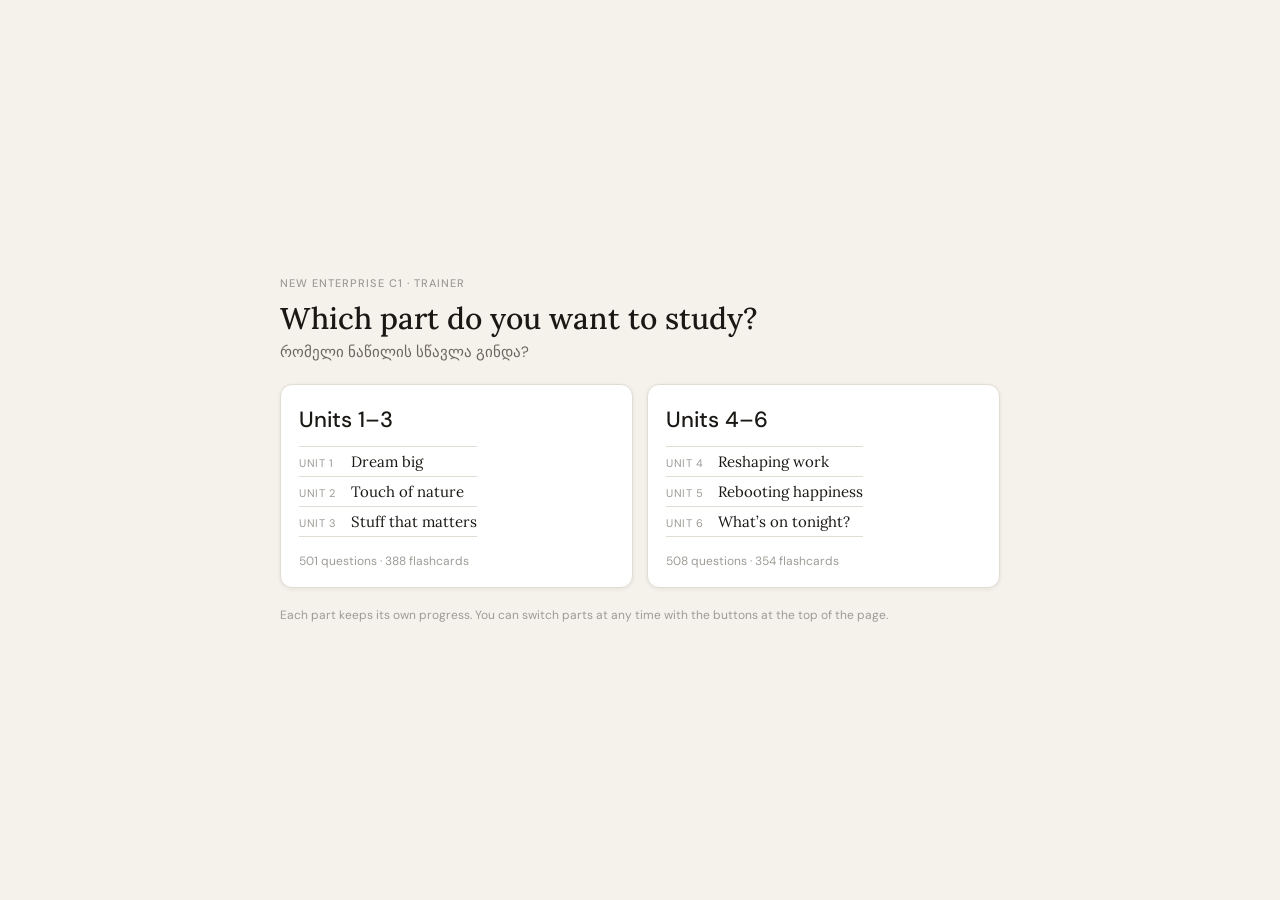
==== commit 1578783b: "Close the mobile menu on wider windows; fix the 1px overflow on desktop The mobile menu (drawer) ope" ====
--- a/index.html
+++ b/index.html
@@ -361,6 +361,16 @@
   .chooser{align-items:flex-start}
   .chooser-cards{grid-template-columns:1fr}
   .chooser-title{font-size:24px}
+}
+/* ===== desktop layout (wider than 768px) ===== */
+@media not all and (max-width:768px){
+  /* the header with the part switch is 57px tall; the engine assumed 56px, which made the page
+     1px taller than the window and the side menu 1px longer than the space under the header */
+  .layout{min-height:calc(100vh - 57px)}
+  .sidebar{top:57px;height:calc(100vh - 57px)}
+  /* the mobile drawer never shows here, even if it was left open on a narrower window
+     (!important: openDrawer() sets display:block inline) */
+  .drawer,.drawer-overlay{display:none !important}
 }
 </style>
 </head>
@@ -2776,6 +2786,27 @@
   }
 })();
 
+/* ==================== DRAWER ON A WIDER WINDOW ====================
+   The mobile drawer (menu) opens below 768px. If the window then grows past 768px (a rotated
+   tablet, a widened or zoomed-out window), close it: otherwise it stays open over the desktop
+   layout and the page cannot scroll, because openDrawer() sets the body's overflow to hidden.
+   merged.css also hides the drawer on the desktop layout. closeDrawer() is defined in the engine
+   below (a function declaration in the same script, so it exists when this runs). */
+(function neCloseDrawerWhenWide() {
+  if (!window.matchMedia) return;
+  var narrow = window.matchMedia("(max-width: 768px)");
+  function onChange() {
+    if (!narrow.matches && document.getElementById("drawer").classList.contains("open")) {
+      closeDrawer();
+    }
+  }
+  if (narrow.addEventListener) {
+    narrow.addEventListener("change", onChange);
+  } else if (narrow.addListener) {
+    narrow.addListener(onChange);
+  }
+})();
+
 var D = PART.D;
 
 var CATS = PART.CATS;
